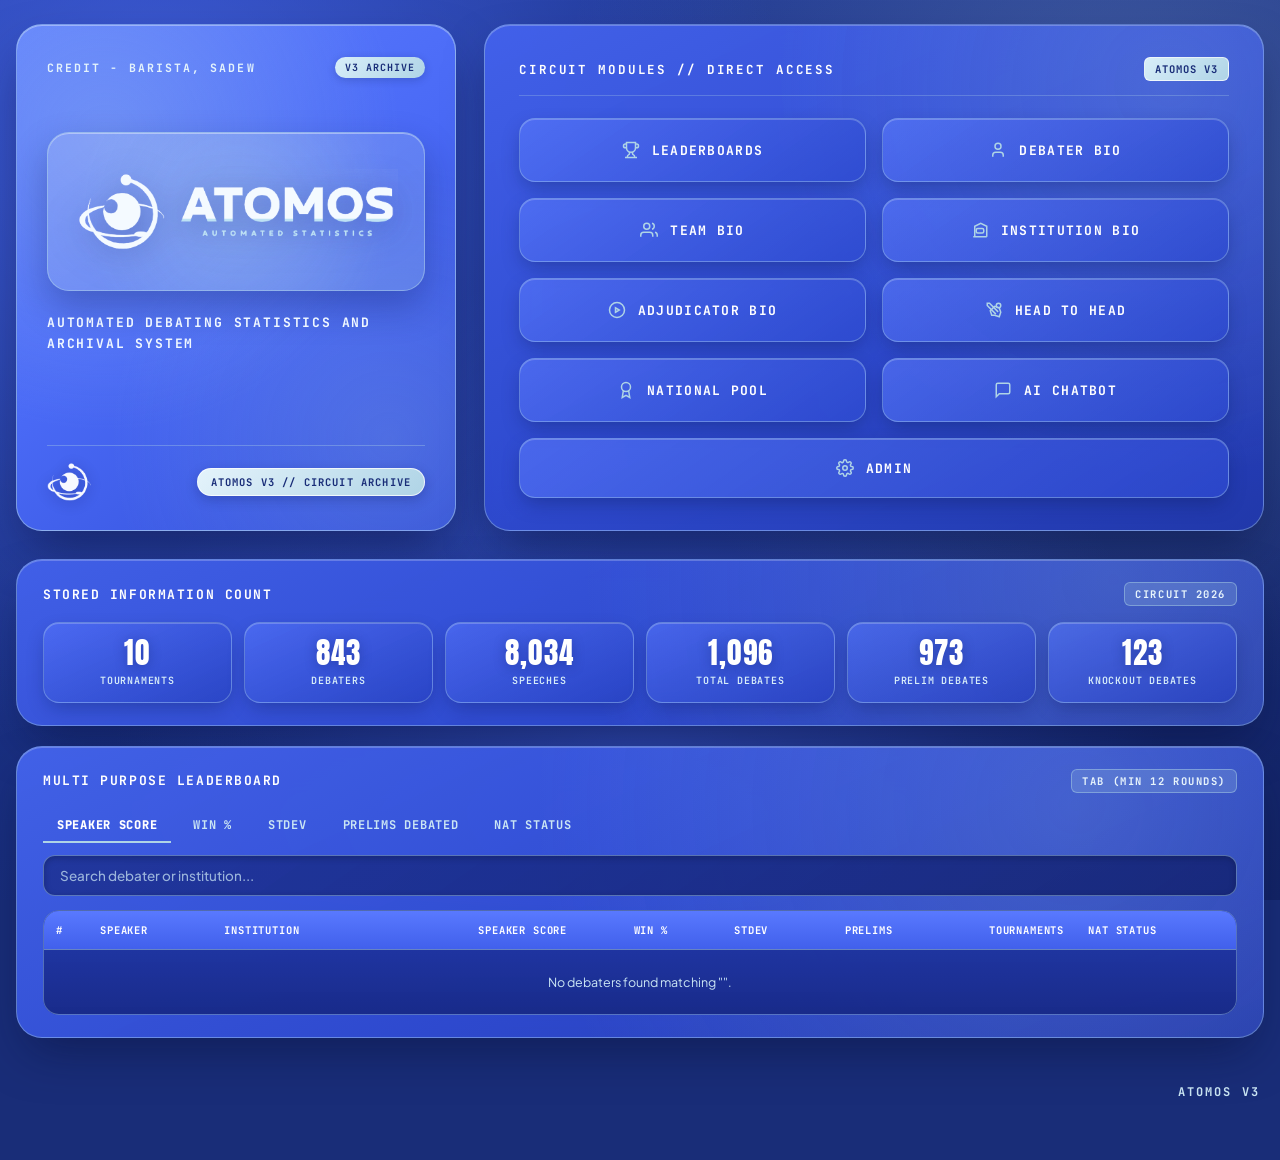
==== web/index.html @ 578a13c2 "Restore scrollable leaderboard tab while squeezing columns/cards to eliminate unnecessary sliders" ====
<!DOCTYPE html>
<html lang="en">
<head>
  <!-- Google tag (gtag.js) -->
  <script async src="https://www.googletagmanager.com/gtag/js?id=G-4ZPQ1PCK9X"></script>
  <script>
    window.dataLayer = window.dataLayer || [];
    function gtag(){dataLayer.push(arguments);}
    gtag('js', new Date());
    gtag('config', 'G-4ZPQ1PCK9X');
  </script>

  <meta charset="UTF-8" />
  <meta name="viewport" content="width=device-width, initial-scale=1.0" />
  <title>Atomos V3 - Automated Debating Statistics and Archival System</title>
  <link rel="stylesheet" href="styles.css?v=12" />
  <link rel="icon" type="image/png" sizes="64x64" href="assets/favicon.png" />
  <link rel="icon" type="image/x-icon" href="favicon.ico" />
  <link rel="apple-touch-icon" href="assets/logo_icon.png" />
  <!-- Open Graph / Rich Link Preview -->
  <meta property="og:type" content="website" />
  <meta property="og:title" content="Atomos V3 - Automated Debating Statistics" />
  <meta property="og:description" content="Automated Debating Statistics and Archival System for competitive debating circuits." />
  <meta property="og:image" content="assets/og_preview.png" />
  <meta name="twitter:card" content="summary_large_image" />
  <meta name="twitter:title" content="Atomos V3 - Automated Debating Statistics" />
  <meta name="twitter:description" content="Automated Debating Statistics and Archival System for competitive debating circuits." />
  <meta name="twitter:image" content="assets/og_preview.png" />
</head>
<body>

  <div class="atomos-container">

    <!-- ====================================================================
         TOP ROW: HERO & NAVIGATION SECTION
         ==================================================================== -->
    <header class="top-row">

      <!-- Left Hero Card (Clean Full-Column Atomos V3 Showcase) -->
      <div class="hero-card">
        <div class="hero-card-inner">
          <div class="hero-top-meta">
            <span class="hero-credit">CREDIT - BARISTA, SADEW</span>
            <span class="hero-live-badge">V3 ARCHIVE</span>
          </div>

          <!-- Official Atomos Full Logo Lockup (Flush & Integrated) -->
          <div class="hero-middle-block">
            <div class="hero-full-logo-box">
              <img
                class="hero-full-logo-img"
                src="assets/logo_hero.png?v=12"
                alt="Atomos - Automated Statistics"
              />
            </div>
            <div class="hero-subtitle">
              AUTOMATED DEBATING STATISTICS AND ARCHIVAL SYSTEM
            </div>
          </div>

          <!-- Footer Atom Emblem & V3 Tag -->
          <div class="hero-emblem-footer">
            <img
              class="hero-atom-emblem"
              src="assets/logo_icon_white.png"
              alt=""
              aria-hidden="true"
            />
            <span class="hero-v3-pill">ATOMOS V3 // CIRCUIT ARCHIVE</span>
          </div>
        </div>
      </div>

      <!-- Right Column: Centered Button Board Filling the Space -->
      <div class="top-right-col">

        <!-- Options Navigation Card (Centered & Symmetrical) -->
        <nav class="options-card" aria-label="Main Navigation">
          <div class="options-header">
            <span class="options-title">CIRCUIT MODULES // DIRECT ACCESS</span>
            <span class="options-hint">ATOMOS V3</span>
          </div>
          <div class="options-buttons">
            <a href="leaderboards.html" class="opt-btn" id="navBtnLeaderboards">
              <svg width="15" height="15" viewBox="0 0 24 24" fill="none" stroke="currentColor" stroke-width="2"><path d="M6 9H4.5a2.5 2.5 0 0 1 0-5H6"/><path d="M18 9h1.5a2.5 2.5 0 0 0 0-5H18"/><path d="M4 22h16"/><path d="M10 14.66V17c0 .55-.47.98-.97 1.21C7.85 18.75 7 20.24 7 22"/><path d="M14 14.66V17c0 .55.47.98.97 1.21C16.15 18.75 17 20.24 17 22"/><path d="M18 2H6v7a6 6 0 0 0 12 0V2Z"/></svg>
              <span>LEADERBOARDS</span>
            </a>
            <a href="bio.html" class="opt-btn" id="navBtnBio">
              <svg width="15" height="15" viewBox="0 0 24 24" fill="none" stroke="currentColor" stroke-width="2"><path d="M19 21v-2a4 4 0 0 0-4-4H9a4 4 0 0 0-4 4v2"/><circle cx="12" cy="7" r="4"/></svg>
              <span>DEBATER BIO</span>
            </a>
            <a href="team_bio.html" class="opt-btn" id="navBtnTeamBio">
              <svg width="15" height="15" viewBox="0 0 24 24" fill="none" stroke="currentColor" stroke-width="2"><path d="M17 21v-2a4 4 0 0 0-4-4H5a4 4 0 0 0-4 4v2"/><circle cx="9" cy="7" r="4"/><path d="M23 21v-2a4 4 0 0 0-3-3.87"/><path d="M16 3.13a4 4 0 0 1 0 7.75"/></svg>
              <span>TEAM BIO</span>
            </a>
            <a href="institution_bio.html" class="opt-btn" id="navBtnInstBio">
              <svg width="15" height="15" viewBox="0 0 24 24" fill="none" stroke="currentColor" stroke-width="2"><path d="M3 21h18"/><path d="M5 21V7l8-4 8 4v14"/><path d="M9 10a2 2 0 0 0-2 2v2a2 2 0 0 0 2 2h6a2 2 0 0 0 2-2v-2a2 2 0 0 0-2-2z"/></svg>
              <span>INSTITUTION BIO</span>
            </a>
            <a href="adjudicator_bio.html" class="opt-btn" id="navBtnAdjBio">
              <svg width="15" height="15" viewBox="0 0 24 24" fill="none" stroke="currentColor" stroke-width="2"><circle cx="12" cy="12" r="10"/><path d="m10 15 5-3-5-3v6Z"/></svg>
              <span>ADJUDICATOR BIO</span>
            </a>
            <a href="h2h.html" class="opt-btn" id="navBtnH2H">
              <svg width="15" height="15" viewBox="0 0 24 24" fill="none" stroke="currentColor" stroke-width="2"><path d="M14.5 17.5 3 6V3h3l11.5 11.5"/><path d="m13 19 6 2 2-6-2-6-6-2-6 6 2 6Z"/><circle cx="18" cy="6" r="3"/></svg>
              <span>HEAD TO HEAD</span>
            </a>
            <a href="pool.html" class="opt-btn" id="navBtnPool">
              <svg width="15" height="15" viewBox="0 0 24 24" fill="none" stroke="currentColor" stroke-width="2"><circle cx="12" cy="8" r="6"/><path d="M15.477 12.89 17 22l-5-3-5 3 1.523-9.11"/></svg>
              <span>NATIONAL POOL</span>
            </a>
            <a href="chat.html" class="opt-btn" id="navBtnChat">
              <svg width="15" height="15" viewBox="0 0 24 24" fill="none" stroke="currentColor" stroke-width="2"><path d="M21 15a2 2 0 0 1-2 2H7l-4 4V5a2 2 0 0 1 2-2h14a2 2 0 0 1 2 2z"/></svg>
              <span>AI CHATBOT</span>
            </a>
            <a href="admin.html" class="opt-btn" id="navBtnAdmin" style="grid-column: span 2;">
              <svg width="15" height="15" viewBox="0 0 24 24" fill="none" stroke="currentColor" stroke-width="2"><circle cx="12" cy="12" r="3"/><path d="M19.4 15a1.65 1.65 0 0 0 .33 1.82l.06.06a2 2 0 0 1 0 2.83 2 2 0 0 1-2.83 0l-.06-.06a1.65 1.65 0 0 0-1.82-.33 1.65 1.65 0 0 0-1 1.51V21a2 2 0 0 1-2 2 2 2 0 0 1-2-2v-.09A1.65 1.65 0 0 0 9 19.4a1.65 1.65 0 0 0-1.82.33l-.06.06a2 2 0 0 1-2.83 0 2 2 0 0 1 0-2.83l.06-.06a1.65 1.65 0 0 0 .33-1.82 1.65 1.65 0 0 0-1.51-1H3a2 2 0 0 1-2-2 2 2 0 0 1 2-2h.09A1.65 1.65 0 0 0 4.6 9a1.65 1.65 0 0 0-.33-1.82l-.06-.06a2 2 0 0 1 0-2.83 2 2 0 0 1 2.83 0l.06.06a1.65 1.65 0 0 0 1.82.33H9a1.65 1.65 0 0 0 1-1.51V3a2 2 0 0 1 2-2 2 2 0 0 1 2 2v.09a1.65 1.65 0 0 0 1 1.51 1.65 1.65 0 0 0 1.82-.33l.06-.06a2 2 0 0 1 2.83 0 2 2 0 0 1 0 2.83l-.06.06a1.65 1.65 0 0 0-.33 1.82V9a1.65 1.65 0 0 0 1.51 1H21a2 2 0 0 1 2 2 2 2 0 0 1-2 2h-.09a1.65 1.65 0 0 0-1.51 1z"/></svg>
              <span>ADMIN</span>
            </a>
          </div>
        </nav>

      </div>

    </header>

    <!-- ====================================================================
         VERTICAL STACKED CARDS SYSTEM
         ==================================================================== -->
    <main class="stacked-cards-container">

      <!-- CARD 1: Stored Information Count -->
      <section class="stacked-card vitals-bg" aria-label="Circuit High-Level Vitals">
        <div class="card-title-mono">
          <span>STORED INFORMATION COUNT</span>
          <span class="badge-count">CIRCUIT 2026</span>
        </div>

        <div class="vitals-grid">
          <div class="vital-box">
            <div class="vital-num" id="vitalTournaments">10</div>
            <div class="vital-lbl">Tournaments</div>
          </div>
          <div class="vital-box">
            <div class="vital-num" id="vitalDebaters">843</div>
            <div class="vital-lbl">Debaters</div>
          </div>
          <div class="vital-box">
            <div class="vital-num" id="vitalSpeeches">8,034</div>
            <div class="vital-lbl">Speeches</div>
          </div>
          <div class="vital-box">
            <div class="vital-num" id="vitalRounds">1,096</div>
            <div class="vital-lbl">Total Debates</div>
          </div>
          <div class="vital-box">
            <div class="vital-num" id="vitalPrelims">973</div>
            <div class="vital-lbl">Prelim Debates</div>
          </div>
          <div class="vital-box">
            <div class="vital-num" id="vitalKnockouts">123</div>
            <div class="vital-lbl">Knockout Debates</div>
          </div>
        </div>
      </section>

      <!-- CARD 2: Multi Purpose Leaderboard (Individual - Min 12 Rounds) -->
      <section class="stacked-card critical-bg" aria-label="Multi Purpose Individual Leaderboard">
        <div class="card-title-mono">
          <span>MULTI PURPOSE LEADERBOARD</span>
          <span class="badge-count" id="speakerCountBadge">TAB (MIN 12 ROUNDS)</span>
        </div>

        <!-- Metric Switcher Pills -->
        <div class="subpage-tabs-bar" style="border-bottom: none; margin-bottom: 12px; padding-bottom: 0;">
          <div class="subpage-tabs" id="homeMetricSwitcher">
            <button class="subpage-tab-btn active" data-metric="speaker_score">SPEAKER SCORE</button>
            <button class="subpage-tab-btn" data-metric="win_percentage">WIN %</button>
            <button class="subpage-tab-btn" data-metric="stdev">STDEV</button>
            <button class="subpage-tab-btn" data-metric="prelims_debated">PRELIMS DEBATED</button>
            <button class="subpage-tab-btn" data-metric="national_level">NAT STATUS</button>
          </div>
        </div>

        <!-- Search Toolbar -->
        <div class="filter-bar">
          <input
            type="text"
            id="speakerSearchInput"
            class="filter-input"
            placeholder="Search debater or institution..."
            aria-label="Filter debaters"
          />
        </div>

        <!-- Data Table Wrap -->
        <div class="data-table-wrap">
          <table class="atomos-table" id="homeMultiTable">
            <thead>
              <tr>
                <th style="width: 44px;">#</th>
                <th>SPEAKER</th>
                <th>INSTITUTION</th>
                <th style="text-align: right;" id="thSpeakerScore">SPEAKER SCORE</th>
                <th style="text-align: right;" id="thWinPct">WIN %</th>
                <th style="text-align: right;" id="thStdev">STDEV</th>
                <th style="text-align: right;" id="thPrelims">PRELIMS</th>
                <th style="text-align: right;" id="thTourneys">TOURNAMENTS</th>
                <th>NAT STATUS</th>
              </tr>
            </thead>
            <tbody id="homeMultiStatsBody">
              <tr><td colspan="9" style="text-align: center; padding: 24px; color: #cbe6f4;">Loading Multi Purpose Leaderboard...</td></tr>
            </tbody>
          </table>
        </div>
      </section>

    </main>

    <!-- ====================================================================
         FOOTER
         ==================================================================== -->
    <footer class="atomos-footer">
      <div class="footer-tag">ATOMOS V3</div>
    </footer>

  </div>

  <script src="app.js?v=12"></script>
  <!-- Cloudflare Web Analytics -->
  <script type="module" src="https://static.cloudflareinsights.com/beacon.min.js" data-cf-beacon='{"token": "f88322e0730e4449a5bb81b8e7aad80f"}'></script>
  <!-- End Cloudflare Web Analytics -->
</body>
</html>
---- web/styles.css ----
/* ==========================================================================
   ATOMOS V3 - DUAL-BLUE GRADIENT DESIGN SYSTEM
   Hero Royal Blue (#5171ff -> #314ed8) & Soft Sky Blue (#afd4e6 / #cbe6f4)
   ========================================================================== */

@import url('https://fonts.googleapis.com/css2?family=Anton&family=JetBrains+Mono:wght@400;500;600;700&family=Plus+Jakarta+Sans:wght@400;500;600;700;800&display=swap');

:root {
  --font-hero: 'Impact', 'Anton', sans-serif;
  --font-sans: 'Plus Jakarta Sans', -apple-system, sans-serif;
  --font-mono: 'JetBrains Mono', monospace;

  /* Dual-Blue Palette (Hero Royal Blue + Logo Soft Sky Blue) */
  --ch-sky-canvas: #afd4e6;
  --ch-sky-soft: #cbe6f4;
  --ch-sky-surface: #e4f3fb;
  --ch-electric-blue: #5171ff;
  --ch-electric-hover: #6482ff;
  --ch-electric-active: #3a58eb;
  --ch-electric-dark: #192d78;

  /* Semantic Theme Tokens */
  --theme-bg-sky: #192d78;
  --theme-brand: var(--ch-electric-blue);
  --theme-accent: var(--ch-sky-canvas);
  --theme-highlight: rgba(81, 113, 255, 0.35);

  /* Surfaces & Smooth Multi-Stop Royal Blue Gradients */
  --vitals-card-bg:
    radial-gradient(circle at 88% 12%, rgba(175, 212, 230, 0.18) 0%, transparent 48%),
    linear-gradient(155deg, rgba(68, 99, 238, 0.92) 0%, rgba(47, 75, 210, 0.94) 54%, rgba(33, 56, 172, 0.96) 100%);
  --activity-card-bg:
    radial-gradient(circle at 12% 18%, rgba(175, 212, 230, 0.16) 0%, transparent 48%),
    linear-gradient(155deg, rgba(66, 97, 236, 0.92) 0%, rgba(45, 73, 206, 0.94) 54%, rgba(31, 54, 168, 0.96) 100%);
  --critical-card-bg:
    radial-gradient(circle at 85% 20%, rgba(175, 212, 230, 0.18) 0%, transparent 50%),
    linear-gradient(155deg, rgba(70, 102, 240, 0.92) 0%, rgba(48, 76, 212, 0.94) 54%, rgba(34, 57, 174, 0.96) 100%);

  /* Crisp Light & Sky-Blue Typography on Royal Blue Surfaces */
  --text-main: #ffffff;
  --text-muted: #cbe6f4;
  --text-subtle: #afd4e6;
  --text-pure: #ffffff;
  --text-ice: #e8f5fc;

  --accent-cyan: #afd4e6;
  --accent-ice: #cbe6f4;
  --accent-blue: #5171ff;
  --accent-green: #34d399;
}

* {
  box-sizing: border-box;
  margin: 0;
  padding: 0;
}

/* Global Utilities */
.hidden {
  display: none !important;
}

/* Smooth Deep Royal Cobalt & Electric Blue Mesh Canvas */
body {
  font-family: var(--font-sans);
  color: #ffffff;
  min-height: 100vh;
  background-color: #192d78;
  background-image:
    radial-gradient(circle at 12% 14%, rgba(81, 113, 255, 0.58) 0%, transparent 46%),
    radial-gradient(circle at 88% 16%, rgba(175, 212, 230, 0.24) 0%, transparent 42%),
    radial-gradient(circle at 50% 88%, rgba(81, 113, 255, 0.42) 0%, transparent 52%),
    linear-gradient(155deg, #223c9e 0%, #1a3082 48%, #132466 100%);
  background-attachment: fixed;
  display: flex;
  flex-direction: column;
  align-items: center;
  padding: 24px 16px 48px;
  overflow-x: hidden;
}

/* Base Container Frame */
.atomos-container {
  width: 100%;
  max-width: 1380px;
  display: flex;
  flex-direction: column;
  gap: 28px;
}

/* ==========================================================================
   TOP ROW: HERO & NAVIGATION SECTION
   ========================================================================== */
.top-row {
  display: grid;
  grid-template-columns: 440px 1fr;
  gap: 28px;
  align-items: stretch;
}

/* Left Hero Card: Clean Full-Column Rounded Rectangle (No Protruding Cut Shape) */
.hero-card {
  position: relative;
  width: 100%;
  max-width: 100%;
  min-height: 490px;
  border-radius: 26px;
  background:
    radial-gradient(circle at 20% 22%, rgba(175, 212, 230, 0.28) 0%, transparent 56%),
    radial-gradient(circle at 85% 82%, rgba(175, 212, 230, 0.18) 0%, transparent 50%),
    linear-gradient(145deg, #5d7dff 0%, #4a6af6 48%, #314ed8 100%);
  border: 1.5px solid rgba(175, 212, 230, 0.52);
  box-shadow:
    0 24px 52px -12px rgba(8, 16, 58, 0.58),
    inset 0 1px 0 rgba(255, 255, 255, 0.35);
  display: flex;
  flex-direction: column;
  overflow: hidden;
}

.hero-card-inner {
  position: relative;
  z-index: 1;
  padding: 32px 30px 28px;
  display: flex;
  flex-direction: column;
  justify-content: space-between;
  flex: 1;
  height: 100%;
  gap: 18px;
}

.hero-top-meta {
  display: flex;
  align-items: center;
  justify-content: space-between;
  gap: 10px;
}

.hero-credit {
  font-family: var(--font-mono);
  font-size: 11.5px;
  letter-spacing: 0.18em;
  color: #e4f3fb;
  text-transform: uppercase;
  font-weight: 700;
}

.hero-live-badge {
  font-family: var(--font-mono);
  font-size: 10px;
  font-weight: 700;
  letter-spacing: 0.1em;
  color: #192d78;
  background: linear-gradient(135deg, #d8eef9 0%, #afd4e6 100%);
  padding: 4px 10px;
  border-radius: 999px;
  box-shadow: 0 2px 8px rgba(10, 20, 68, 0.2);
}

/* Integrated Full Logo Showcase inside Hero Card */
.hero-full-logo-box {
  width: 100%;
  background:
    radial-gradient(circle at 50% 50%, rgba(175, 212, 230, 0.28) 0%, transparent 78%),
    linear-gradient(145deg, rgba(255, 255, 255, 0.16) 0%, rgba(175, 212, 230, 0.22) 100%);
  border: 1.5px solid rgba(175, 212, 230, 0.5);
  border-radius: 22px;
  padding: 36px 26px;
  box-shadow:
    0 16px 36px rgba(14, 28, 96, 0.32),
    inset 0 1px 0 rgba(255, 255, 255, 0.38);
  display: flex;
  align-items: center;
  justify-content: center;
}

.hero-full-logo-img {
  width: 100%;
  max-width: 356px;
  height: auto;
  display: block;
  object-fit: contain;
  pointer-events: none;
  filter: drop-shadow(0 6px 18px rgba(14, 28, 96, 0.36));
}

.hero-middle-block {
  display: flex;
  flex-direction: column;
  justify-content: center;
  gap: 22px;
  margin: auto 0;
}

.hero-title {
  font-family: var(--font-hero);
  font-size: clamp(70px, 7vw, 90px);
  font-weight: 400;
  line-height: 0.88;
  letter-spacing: 0.01em;
  color: #ffffff;
  margin: 6px 0 26px;
}

.hero-subtitle {
  font-family: var(--font-mono);
  font-size: 13px;
  letter-spacing: 0.14em;
  line-height: 1.6;
  color: #f0f8ff;
  text-transform: uppercase;
  font-weight: 700;
}

/* Bottom Emblem & Version Tag inside Hero Card */
.hero-emblem-footer {
  margin-top: auto;
  padding-top: 16px;
  border-top: 1px solid rgba(175, 212, 230, 0.35);
  display: flex;
  align-items: center;
  justify-content: space-between;
  gap: 12px;
}

.hero-atom-emblem {
  width: 44px;
  height: 40px;
  object-fit: contain;
  opacity: 0.96;
  filter: drop-shadow(0 2px 8px rgba(12, 24, 82, 0.35));
}

.hero-v3-pill {
  font-family: var(--font-mono);
  font-size: 10.5px;
  font-weight: 700;
  letter-spacing: 0.11em;
  color: #192d78;
  background: linear-gradient(135deg, #e4f3fb 0%, #afd4e6 100%);
  border: 1px solid rgba(255, 255, 255, 0.75);
  padding: 6px 13px;
  border-radius: 999px;
  white-space: nowrap;
  box-shadow: 0 4px 12px rgba(12, 24, 82, 0.25);
}

/* Top Right Column: Full Height Matching Hero Card */
.top-right-col {
  display: flex;
  flex-direction: column;
  height: 100%;
}

/* Options Navigation Card (Smooth Hero-Blue Gradient Surface) */
.options-card {
  background: var(--vitals-card-bg);
  backdrop-filter: blur(22px);
  -webkit-backdrop-filter: blur(22px);
  border-radius: 26px;
  padding: 32px 34px;
  border: 1.5px solid rgba(175, 212, 230, 0.40);
  box-shadow:
    0 22px 48px -12px rgba(8, 16, 58, 0.55),
    inset 0 1px 0 rgba(255, 255, 255, 0.24);
  display: flex;
  flex-direction: column;
  justify-content: space-between;
  flex: 1;
  height: 100%;
  gap: 22px;
}

.options-header {
  display: flex;
  align-items: center;
  justify-content: space-between;
  border-bottom: 1.5px solid rgba(175, 212, 230, 0.28);
  padding-bottom: 14px;
}

.options-title {
  font-family: var(--font-mono);
  font-size: 12.5px;
  font-weight: 700;
  letter-spacing: 0.15em;
  color: #ffffff;
  text-transform: uppercase;
}

.options-hint {
  font-family: var(--font-mono);
  font-size: 10.5px;
  font-weight: 700;
  letter-spacing: 0.1em;
  color: #192d78;
  background: linear-gradient(135deg, #d8eef9 0%, #afd4e6 100%);
  border: 1px solid rgba(255, 255, 255, 0.65);
  padding: 4px 10px;
  border-radius: 6px;
}

.options-buttons {
  display: grid;
  grid-template-columns: 1fr 1fr;
  gap: 16px;
  flex: 1;
  align-content: stretch;
}

.opt-btn {
  background: linear-gradient(145deg, rgba(92, 124, 255, 0.58) 0%, rgba(46, 74, 208, 0.78) 100%);
  border: 1.5px solid rgba(175, 212, 230, 0.38);
  color: #ffffff;
  font-family: var(--font-mono);
  font-size: 13px;
  font-weight: 700;
  letter-spacing: 0.1em;
  padding: 22px 24px;
  border-radius: 16px;
  cursor: pointer;
  text-decoration: none;
  display: flex;
  align-items: center;
  justify-content: center;
  gap: 12px;
  text-transform: uppercase;
  transition: all 0.2s cubic-bezier(0.4, 0, 0.2, 1);
  box-shadow:
    0 8px 20px -4px rgba(10, 20, 70, 0.35),
    inset 0 1px 0 rgba(255, 255, 255, 0.22);
}

.opt-btn svg {
  width: 18px;
  height: 18px;
  flex-shrink: 0;
  stroke: #afd4e6;
  transition: stroke 0.2s ease, transform 0.2s ease;
}

.opt-btn:hover {
  background: linear-gradient(135deg, #6886ff 0%, #4e6ef8 100%);
  color: #ffffff;
  border-color: #afd4e6;
  transform: translateY(-2px);
  box-shadow:
    0 14px 28px -4px rgba(8, 16, 62, 0.52),
    0 0 18px rgba(175, 212, 230, 0.32),
    inset 0 1px 0 rgba(255, 255, 255, 0.4);
}

.opt-btn:hover svg {
  stroke: #ffffff;
  transform: scale(1.06);
}

#navBtnAdmin {
  grid-column: 1 / -1;
  padding: 20px 24px;
}

/* ==========================================================================
   VERTICAL STACKED CARDS SYSTEM
   ========================================================================== */
.stacked-cards-container {
  display: flex;
  flex-direction: column;
  gap: 20px;
  width: 100%;
}

.stacked-card {
  width: 100%;
  border-radius: 26px;
  padding: 22px 26px;
  background: var(--vitals-card-bg);
  backdrop-filter: blur(22px);
  -webkit-backdrop-filter: blur(22px);
  border: 1.5px solid rgba(175, 212, 230, 0.38);
  box-shadow:
    0 22px 48px -12px rgba(8, 16, 58, 0.52),
    inset 0 1px 0 rgba(255, 255, 255, 0.22);
}

.vitals-bg {
  background: var(--vitals-card-bg);
}

.activity-bg {
  background: var(--activity-card-bg);
}

.critical-bg {
  background: var(--critical-card-bg);
}

.card-title-mono {
  font-family: var(--font-mono);
  font-size: 13px;
  letter-spacing: 0.12em;
  text-transform: uppercase;
  color: #ffffff;
  font-weight: 700;
  margin-bottom: 16px;
  display: flex;
  align-items: center;
  justify-content: space-between;
  flex-wrap: wrap;
  gap: 8px;
}

/* Vitals Grid */
.vitals-grid {
  display: grid;
  grid-template-columns: repeat(6, 1fr);
  gap: 12px;
}

.vital-box {
  background: linear-gradient(155deg, rgba(88, 120, 255, 0.54) 0%, rgba(40, 66, 194, 0.78) 100%);
  border: 1.5px solid rgba(175, 212, 230, 0.36);
  border-radius: 16px;
  padding: 15px 10px;
  text-align: center;
  box-shadow:
    0 8px 20px -4px rgba(10, 20, 70, 0.32),
    inset 0 1px 0 rgba(255, 255, 255, 0.22);
  transition: transform 0.18s ease, background 0.18s ease, border-color 0.18s ease;
}

.vital-box:hover {
  transform: translateY(-2px);
  background: linear-gradient(145deg, #6483ff 0%, #4867f5 100%);
  border-color: #afd4e6;
}

.vital-num {
  font-family: var(--font-hero);
  font-size: 29px;
  font-weight: 400;
  line-height: 1.1;
  color: #ffffff;
  letter-spacing: 0.04em;
  text-shadow: 0 2px 12px rgba(14, 28, 96, 0.35);
}

.vital-lbl {
  font-family: var(--font-mono);
  font-size: 10px;
  letter-spacing: 0.08em;
  text-transform: uppercase;
  color: #d8eef9;
  font-weight: 600;
  margin-top: 4px;
}

/* Data Tables - Separate Scrollable Tab Within Page */
.data-table-wrap,
.table-responsive,
.table-container {
  width: 100%;
  max-width: 100%;
  box-sizing: border-box;
  max-height: 462px;
  overflow-y: auto;
  overflow-x: hidden;
  border-radius: 16px;
  clip-path: inset(0 round 16px);
  background: linear-gradient(180deg, rgba(34, 57, 172, 0.94) 0%, rgba(24, 42, 136, 0.97) 100%);
  border: 1.5px solid rgba(175, 212, 230, 0.38);
  box-shadow: 0 12px 32px rgba(8, 16, 58, 0.42);
}

.subpage-container .data-table-wrap {
  max-height: 546px;
}

.data-table-wrap::-webkit-scrollbar,
.table-responsive::-webkit-scrollbar,
.table-container::-webkit-scrollbar,
.pool-tier-body::-webkit-scrollbar,
.roster-list::-webkit-scrollbar {
  width: 6px;
  height: 6px;
}

.data-table-wrap::-webkit-scrollbar-track,
.table-responsive::-webkit-scrollbar-track,
.table-container::-webkit-scrollbar-track,
.pool-tier-body::-webkit-scrollbar-track,
.roster-list::-webkit-scrollbar-track {
  background: transparent;
  margin-block: 10px;
  margin-inline: 10px;
}

.data-table-wrap::-webkit-scrollbar-thumb,
.table-responsive::-webkit-scrollbar-thumb,
.table-container::-webkit-scrollbar-thumb,
.pool-tier-body::-webkit-scrollbar-thumb,
.roster-list::-webkit-scrollbar-thumb {
  background: rgba(175, 212, 230, 0.42);
  border-radius: 999px;
}

.data-table-wrap::-webkit-scrollbar-thumb:hover,
.table-responsive::-webkit-scrollbar-thumb:hover,
.table-container::-webkit-scrollbar-thumb:hover,
.pool-tier-body::-webkit-scrollbar-thumb:hover,
.roster-list::-webkit-scrollbar-thumb:hover {
  background: rgba(175, 212, 230, 0.72);
}

.data-table-wrap::-webkit-scrollbar-corner,
.table-responsive::-webkit-scrollbar-corner,
.table-container::-webkit-scrollbar-corner {
  background: transparent;
}

.atomos-table,
.leaderboard-table,
.data-table {
  width: 100%;
  min-width: 0;
  table-layout: auto;
  border-collapse: collapse;
  font-size: 12.5px;
  text-align: left;
}

/* Vibrant Hero Blue Sticky Table Header */
.atomos-table th,
.leaderboard-table th,
.data-table th {
  font-family: var(--font-mono);
  font-size: 10.5px;
  font-weight: 700;
  letter-spacing: 0.08em;
  text-transform: uppercase;
  color: #ffffff;
  padding: 12px 12px;
  background: linear-gradient(180deg, #5979ff 0%, #4160ec 100%);
  border-bottom: 1.5px solid rgba(175, 212, 230, 0.5);
  position: sticky;
  top: 0;
  z-index: 20;
  white-space: nowrap;
  box-shadow: 0 4px 12px rgba(12, 24, 82, 0.35);
}

.atomos-table td,
.leaderboard-table td,
.data-table td {
  padding: 11px 12px;
  border-bottom: 1px solid rgba(175, 212, 230, 0.14);
  white-space: nowrap;
  color: #f0f8ff;
}

.atomos-table tbody tr:last-child td,
.leaderboard-table tbody tr:last-child td,
.data-table tbody tr:last-child td {
  border-bottom: none;
}

.atomos-table tr:nth-child(even) td,
.leaderboard-table tr:nth-child(even) td,
.data-table tr:nth-child(even) td {
  background: rgba(81, 113, 255, 0.14);
}

.atomos-table tr:hover td,
.leaderboard-table tr:hover td,
.data-table tr:hover td {
  background: rgba(96, 128, 255, 0.36);
}

.clickable-row {
  cursor: pointer;
}

/* Badges & Tags */
.rank-badge {
  font-family: var(--font-mono);
  font-weight: 700;
  font-size: 11px;
  width: 24px;
  height: 24px;
  display: inline-flex;
  align-items: center;
  justify-content: center;
  border-radius: 6px;
  background: rgba(175, 212, 230, 0.18);
  border: 1px solid rgba(175, 212, 230, 0.42);
  color: #e4f3fb;
}

.rank-1 { background: #fbbf24; color: #451a03; font-weight: 800; border: none; }
.rank-2 { background: #e2e8f0; color: #0f172a; font-weight: 800; border: none; }
.rank-3 { background: #fb923c; color: #431407; font-weight: 800; border: none; }

.nat-tag {
  font-family: var(--font-mono);
  font-size: 10px;
  font-weight: 700;
  padding: 3px 8px;
  border-radius: 6px;
  text-transform: uppercase;
  letter-spacing: 0.05em;
  display: inline-block;
}

.nat-direct { background: #10b981; color: #ffffff; box-shadow: 0 2px 8px rgba(16, 185, 129, 0.3); }
.nat-trialed { background: #5b7bff; color: #ffffff; border: 1px solid rgba(175, 212, 230, 0.5); }
.nat-trials { background: #9333ea; color: #ffffff; }
.nat-none { background: rgba(175, 212, 230, 0.14); color: #cbe6f4; border: 1px solid rgba(175, 212, 230, 0.28); }

/* Filter & Search Toolbar */
.filter-bar {
  display: flex;
  gap: 10px;
  margin-bottom: 14px;
  flex-wrap: wrap;
  align-items: center;
}

.filter-input {
  flex: 1;
  min-width: 180px;
  background: linear-gradient(145deg, rgba(28, 48, 144, 0.82) 0%, rgba(21, 37, 118, 0.90) 100%) !important;
  border: 1.5px solid rgba(175, 212, 230, 0.42) !important;
  color: #ffffff !important;
  padding: 11px 16px;
  border-radius: 12px;
  font-family: var(--font-sans);
  font-size: 13.5px;
  font-weight: 500;
  outline: none;
  transition: all 0.2s ease;
  box-shadow: inset 0 2px 6px rgba(8, 16, 58, 0.35);
}

.filter-input::placeholder {
  color: rgba(203, 230, 244, 0.72) !important;
}

.filter-input:focus {
  border-color: #afd4e6 !important;
  background: rgba(34, 58, 172, 0.92) !important;
  box-shadow: 0 0 0 3px rgba(175, 212, 230, 0.25);
}

.filter-chips {
  display: flex;
  gap: 6px;
  flex-wrap: wrap;
}

.filter-chip {
  background: rgba(30, 52, 156, 0.65);
  border: 1px solid rgba(175, 212, 230, 0.34);
  color: #e4f3fb;
  font-family: var(--font-mono);
  font-size: 10.5px;
  font-weight: 600;
  padding: 6px 12px;
  border-radius: 10px;
  cursor: pointer;
  transition: all 0.15s ease;
}

.filter-chip:hover, .filter-chip.active {
  background: linear-gradient(135deg, #d8eef9 0%, #afd4e6 100%);
  color: #192d78;
  border-color: #ffffff;
  font-weight: 700;
}

.badge-count {
  font-family: var(--font-mono);
  font-size: 10.5px;
  font-weight: 700;
  background: rgba(175, 212, 230, 0.2);
  border: 1px solid rgba(175, 212, 230, 0.45);
  padding: 4px 10px;
  border-radius: 6px;
  color: #e8f5fc;
}

/* Footer */
.atomos-footer {
  width: 100%;
  display: flex;
  justify-content: flex-end;
  align-items: center;
  padding: 18px 4px 12px;
  box-sizing: border-box;
  margin-top: auto;
}

.footer-tag {
  font-family: var(--font-mono);
  font-size: 12px;
  letter-spacing: 0.18em;
  color: #cbe6f4;
  text-transform: uppercase;
  font-weight: 700;
  text-align: right;
  margin-left: auto;
}

/* ==========================================================================
   TABBYCAT-STYLE TOP NAVIGATION (For Separate Subpages)
   ========================================================================== */
.tabby-nav {
  width: 100%;
  max-width: 1380px;
  background:
    radial-gradient(circle at 15% 50%, rgba(175, 212, 230, 0.18) 0%, transparent 45%),
    linear-gradient(135deg, rgba(68, 99, 238, 0.94) 0%, rgba(44, 71, 204, 0.96) 100%);
  backdrop-filter: blur(22px);
  -webkit-backdrop-filter: blur(22px);
  border: 1.5px solid rgba(175, 212, 230, 0.42);
  border-radius: 20px;
  padding: 12px 24px;
  display: flex;
  align-items: center;
  justify-content: space-between;
  margin-bottom: 24px;
  box-shadow:
    0 16px 36px -8px rgba(8, 16, 58, 0.5),
    inset 0 1px 0 rgba(255, 255, 255, 0.24);
  flex-wrap: wrap;
  gap: 14px;
}

.nav-brand-logo {
  height: 38px;
  width: auto;
  max-width: 210px;
  object-fit: contain;
  display: block;
  filter: drop-shadow(0 2px 8px rgba(10, 20, 68, 0.32));
  transition: transform 0.2s ease;
}

.nav-brand-link:hover .nav-brand-logo {
  transform: scale(1.02);
}

.nav-brand-icon {
  width: 30px;
  height: 30px;
  object-fit: contain;
  display: block;
}

.nav-brand-link {
  display: flex;
  align-items: center;
  gap: 12px;
  text-decoration: none;
}

.nav-brand-name {
  font-family: var(--font-hero);
  font-size: 24px;
  font-weight: 400;
  color: #ffffff;
  letter-spacing: 0.06em;
}

.nav-links {
  display: flex;
  gap: 6px;
  flex-wrap: wrap;
}

.nav-link {
  font-family: var(--font-mono);
  font-size: 11.5px;
  font-weight: 700;
  letter-spacing: 0.06em;
  color: #d8eef9;
  text-decoration: none;
  padding: 8px 14px;
  border-radius: 10px;
  transition: all 0.2s ease;
  text-transform: uppercase;
}

.nav-link:hover {
  background: rgba(175, 212, 230, 0.2);
  color: #ffffff;
}

.nav-link.active {
  background: linear-gradient(135deg, #e4f3fb 0%, #afd4e6 100%);
  color: #192d78;
  font-weight: 800;
  box-shadow: 0 4px 14px rgba(10, 20, 68, 0.32);
}

/* ==========================================================================
   SUBPAGES DEDICATED STYLES (Bio Engine, H2H, Chat, Leaderboards, Admin)
   ========================================================================== */
.subpage-container {
  width: 100%;
  max-width: 1380px;
  min-width: 0;
  box-sizing: border-box;
  display: flex;
  flex-direction: column;
  gap: 20px;
}

.subpage-card {
  width: 100%;
  min-width: 0;
  box-sizing: border-box;
  background: var(--vitals-card-bg);
  backdrop-filter: blur(24px);
  -webkit-backdrop-filter: blur(24px);
  border: 1.5px solid rgba(175, 212, 230, 0.40);
  border-radius: 26px;
  padding: 28px 32px;
  box-shadow:
    0 22px 48px -12px rgba(8, 16, 58, 0.55),
    inset 0 1px 0 rgba(255, 255, 255, 0.22);
}

.subpage-title {
  font-family: var(--font-hero);
  font-size: 32px;
  font-weight: 400;
  color: #ffffff;
  letter-spacing: 0.04em;
  margin-bottom: 20px;
  display: flex;
  align-items: center;
  justify-content: space-between;
  flex-wrap: wrap;
  gap: 12px;
}

/* Bio Engine Specifics */
.bio-search-box {
  position: relative;
  margin-bottom: 20px;
}

.bio-search-input {
  width: 100%;
  background: linear-gradient(145deg, rgba(28, 48, 144, 0.84) 0%, rgba(21, 37, 118, 0.92) 100%);
  border: 1.5px solid rgba(175, 212, 230, 0.42);
  border-radius: 12px;
  padding: 14px 44px 14px 18px;
  color: #ffffff;
  font-family: var(--font-sans);
  font-size: 15px;
  font-weight: 500;
  outline: none;
  transition: all 0.2s ease;
  box-shadow: inset 0 2px 6px rgba(8, 16, 58, 0.35);
}

.bio-search-input::placeholder {
  color: rgba(203, 230, 244, 0.72);
}

.bio-search-input:focus {
  border-color: #afd4e6;
  box-shadow: 0 0 0 3px rgba(175, 212, 230, 0.25);
  background: rgba(34, 58, 172, 0.92);
}

.bio-input-clear {
  position: absolute;
  right: 14px;
  top: 50%;
  transform: translateY(-50%);
  background: none;
  border: none;
  color: #afd4e6;
  cursor: pointer;
  font-size: 16px;
  padding: 4px;
  line-height: 1;
}

.bio-input-clear:hover {
  color: #ffffff;
}

.bio-autocomplete-list {
  position: absolute;
  top: calc(100% + 6px);
  left: 0;
  right: 0;
  max-height: 280px;
  overflow-y: auto;
  background: linear-gradient(165deg, #2d4bc8 0%, #1e359e 100%);
  backdrop-filter: blur(24px);
  border: 1.5px solid #afd4e6;
  border-radius: 12px;
  z-index: 100;
  box-shadow: 0 18px 40px rgba(8, 16, 58, 0.65);
}

.bio-autocomplete-list.hidden {
  display: none !important;
}

.bio-autocomplete-item {
  padding: 10px 16px;
  cursor: pointer;
  display: flex;
  justify-content: space-between;
  align-items: center;
  border-bottom: 1px solid rgba(175, 212, 230, 0.16);
  transition: background 0.15s ease;
}

.bio-autocomplete-item:last-child {
  border-bottom: none;
}

.bio-autocomplete-item:hover, .bio-autocomplete-item.active {
  background: rgba(81, 113, 255, 0.45);
}

.bio-auto-name {
  font-size: 14px;
  font-weight: 700;
  color: #ffffff;
}

.bio-auto-inst {
  font-size: 11.5px;
  color: #cbe6f4;
}

.bio-auto-meta {
  display: flex;
  flex-direction: column;
  align-items: flex-end;
  gap: 2px;
}

.bio-auto-stat {
  font-family: var(--font-mono);
  font-size: 11px;
  color: #afd4e6;
  font-weight: 700;
}

/* Speaker Positions Graph */
.positions-graph-card {
  background: linear-gradient(155deg, rgba(42, 68, 196, 0.65) 0%, rgba(28, 48, 148, 0.78) 100%);
  border: 1.5px solid rgba(175, 212, 230, 0.34);
  border-radius: 16px;
  padding: 20px;
  margin-bottom: 24px;
}

.positions-dist-bar-wrap {
  display: flex;
  height: 22px;
  width: 100%;
  border-radius: 8px;
  overflow: hidden;
  background: rgba(20, 36, 112, 0.65);
  margin-bottom: 18px;
  border: 1px solid rgba(175, 212, 230, 0.35);
}

.positions-dist-segment {
  height: 100%;
  display: flex;
  align-items: center;
  justify-content: center;
  font-family: var(--font-mono);
  font-size: 10.5px;
  font-weight: 700;
  color: #ffffff;
  transition: width 0.3s ease;
  overflow: hidden;
  white-space: nowrap;
}

.pos-seg-1st { background: #5b7bff; color: #ffffff; }
.pos-seg-2nd { background: #10b981; color: #ffffff; }
.pos-seg-3rd { background: #f59e0b; color: #ffffff; }
.pos-seg-reply { background: #9333ea; color: #ffffff; }

.positions-grid {
  display: grid;
  grid-template-columns: repeat(4, 1fr);
  gap: 12px;
}

@media (max-width: 768px) {
  .positions-grid {
    grid-template-columns: repeat(2, 1fr);
  }
}

.position-stat-box {
  background: linear-gradient(155deg, rgba(84, 116, 255, 0.45) 0%, rgba(38, 64, 188, 0.72) 100%);
  border: 1px solid rgba(175, 212, 230, 0.34);
  border-radius: 12px;
  padding: 12px 14px;
  display: flex;
  flex-direction: column;
  gap: 6px;
  transition: all 0.2s ease;
}

.position-stat-box:hover {
  background: linear-gradient(145deg, rgba(98, 130, 255, 0.65) 0%, rgba(52, 80, 212, 0.85) 100%);
  border-color: #afd4e6;
}

.position-box-header {
  display: flex;
  align-items: center;
  justify-content: space-between;
}

.position-box-tag {
  font-family: var(--font-mono);
  font-size: 10px;
  font-weight: 800;
  letter-spacing: 0.08em;
  text-transform: uppercase;
  padding: 2px 8px;
  border-radius: 6px;
}

.pos-tag-1st { background: rgba(175, 212, 230, 0.22); color: #e4f3fb; border: 1px solid rgba(175, 212, 230, 0.5); }
.pos-tag-2nd { background: rgba(16, 185, 129, 0.22); color: #6ee7b7; border: 1px solid rgba(52, 211, 153, 0.45); }
.pos-tag-3rd { background: rgba(245, 158, 11, 0.22); color: #fde68a; border: 1px solid rgba(251, 191, 36, 0.45); }
.pos-tag-reply { background: rgba(168, 85, 247, 0.24); color: #e9d5ff; border: 1px solid rgba(192, 132, 252, 0.45); }

.position-box-count {
  font-family: var(--font-hero);
  font-size: 26px;
  color: #ffffff;
  line-height: 1;
}

.position-box-sub {
  font-family: var(--font-mono);
  font-size: 11px;
  color: #cbe6f4;
  display: flex;
  justify-content: space-between;
}

.position-box-avg {
  color: #afd4e6;
  font-weight: 700;
}

/* Adjudication History */
.adj-history-section {
  background: linear-gradient(155deg, rgba(42, 68, 196, 0.65) 0%, rgba(28, 48, 148, 0.78) 100%);
  border: 1.5px solid rgba(175, 212, 230, 0.34);
  border-radius: 16px;
  padding: 20px;
  margin-bottom: 24px;
}

.adj-status-banner {
  display: flex;
  align-items: center;
  justify-content: space-between;
  flex-wrap: wrap;
  gap: 12px;
  margin-bottom: 16px;
}

.adj-status-badge {
  font-family: var(--font-mono);
  font-size: 11px;
  font-weight: 800;
  letter-spacing: 0.08em;
  padding: 4px 12px;
  border-radius: 9999px;
  display: inline-flex;
  align-items: center;
  gap: 6px;
}

.adj-status-badge.active {
  background: rgba(16, 185, 129, 0.22);
  border: 1px solid rgba(52, 211, 153, 0.5);
  color: #6ee7b7;
}

.adj-status-badge.inactive {
  background: rgba(175, 212, 230, 0.16);
  border: 1px solid rgba(175, 212, 230, 0.32);
  color: #cbe6f4;
}

.adj-tours-list {
  display: flex;
  flex-direction: column;
  gap: 10px;
}

.adj-tour-row {
  background: rgba(24, 42, 132, 0.65);
  border: 1px solid rgba(175, 212, 230, 0.26);
  border-radius: 12px;
  padding: 12px 16px;
  display: flex;
  align-items: center;
  justify-content: space-between;
  flex-wrap: wrap;
  gap: 10px;
}

.adj-tour-name {
  font-weight: 700;
  font-size: 13.5px;
  color: #ffffff;
}

.adj-rounds-chips {
  display: flex;
  gap: 6px;
  flex-wrap: wrap;
}

.adj-round-chip {
  font-family: var(--font-mono);
  font-size: 10.5px;
  font-weight: 600;
  background: rgba(175, 212, 230, 0.18);
  border: 1px solid rgba(175, 212, 230, 0.38);
  color: #e4f3fb;
  padding: 2px 7px;
  border-radius: 6px;
}

.bio-profile-header {
  background: linear-gradient(145deg, rgba(88, 120, 255, 0.58) 0%, rgba(42, 68, 198, 0.82) 100%);
  border: 1.5px solid rgba(175, 212, 230, 0.42);
  border-radius: 20px;
  padding: 24px;
  margin-bottom: 24px;
  display: flex;
  align-items: center;
  justify-content: space-between;
  flex-wrap: wrap;
  gap: 16px;
  box-shadow: 0 12px 28px rgba(10, 20, 68, 0.32);
}

.bio-name-group {
  display: flex;
  flex-direction: column;
  gap: 4px;
}

.bio-name {
  font-family: var(--font-hero);
  font-size: 38px;
  font-weight: 400;
  letter-spacing: 0.04em;
  color: #ffffff;
  line-height: 1.1;
}

.bio-institution {
  font-family: var(--font-sans);
  font-size: 15px;
  font-weight: 600;
  color: #d8eef9;
}

.bio-stats-grid {
  display: grid;
  grid-template-columns: repeat(auto-fit, minmax(160px, 1fr));
  gap: 12px;
  margin-bottom: 24px;
}

.bio-positions-grid {
  grid-template-columns: repeat(4, 1fr);
}

.bio-stat-tile {
  background: linear-gradient(155deg, rgba(84, 116, 255, 0.52) 0%, rgba(38, 64, 192, 0.78) 100%);
  border: 1.5px solid rgba(175, 212, 230, 0.36);
  border-radius: 16px;
  padding: 16px 14px;
  text-align: center;
  box-shadow:
    0 8px 20px -4px rgba(10, 20, 68, 0.3),
    inset 0 1px 0 rgba(255, 255, 255, 0.2);
}

.bio-stat-val {
  font-family: var(--font-hero);
  font-size: 28px;
  font-weight: 400;
  letter-spacing: 0.04em;
  color: #ffffff;
}

.bio-stat-lbl {
  font-family: var(--font-mono);
  font-size: 10px;
  font-weight: 600;
  letter-spacing: 0.1em;
  text-transform: uppercase;
  color: #d8eef9;
  margin-top: 4px;
}

.bio-section-heading {
  font-family: var(--font-mono);
  font-size: 13px;
  font-weight: 700;
  letter-spacing: 0.12em;
  text-transform: uppercase;
  color: #afd4e6;
  margin: 20px 0 14px;
  display: flex;
  align-items: center;
  gap: 8px;
}

.trajectory-list {
  display: flex;
  flex-direction: column;
  gap: 12px;
  margin-bottom: 24px;
}

.trajectory-card {
  background: linear-gradient(155deg, rgba(46, 74, 206, 0.68) 0%, rgba(30, 52, 158, 0.82) 100%);
  border: 1.5px solid rgba(175, 212, 230, 0.32);
  border-radius: 14px;
  padding: 14px 18px;
  display: flex;
  align-items: center;
  justify-content: space-between;
  flex-wrap: wrap;
  gap: 12px;
}

.t-info-title {
  font-weight: 700;
  font-size: 14px;
  color: #ffffff;
}

.t-info-sub {
  font-size: 12px;
  color: #cbe6f4;
  font-family: var(--font-mono);
}

.score-pills {
  display: flex;
  gap: 6px;
  flex-wrap: wrap;
}

.score-pill {
  font-family: var(--font-mono);
  font-size: 12px;
  font-weight: 700;
  background: rgba(175, 212, 230, 0.2);
  color: #ffffff;
  border: 1px solid rgba(175, 212, 230, 0.42);
  padding: 4px 8px;
  border-radius: 8px;
}

/* Head-to-Head Clash Simulator */
.h2h-select-row {
  display: grid;
  grid-template-columns: 1fr auto 1fr;
  gap: 16px;
  align-items: center;
  margin-bottom: 24px;
}

.h2h-vs-badge {
  font-family: var(--font-hero);
  font-size: 24px;
  font-weight: 400;
  color: #192d78;
  background: linear-gradient(135deg, #e4f3fb 0%, #afd4e6 100%);
  border: 2px solid #ffffff;
  box-shadow: 0 6px 16px rgba(10, 20, 68, 0.4);
  width: 46px;
  height: 46px;
  border-radius: 50%;
  display: flex;
  align-items: center;
  justify-content: center;
}

.h2h-select {
  width: 100%;
  background: rgba(26, 45, 138, 0.85);
  border: 1.5px solid rgba(175, 212, 230, 0.38);
  color: #ffffff;
  padding: 12px 16px;
  border-radius: 14px;
  font-family: var(--font-sans);
  font-size: 14px;
  outline: none;
}

.h2h-contender-box {
  position: relative;
  display: flex;
  flex-direction: column;
}

.h2h-contender-header {
  display: flex;
  justify-content: space-between;
  align-items: center;
  margin-bottom: 6px;
}

.h2h-contender-label {
  font-family: var(--font-mono);
  font-size: 11px;
  letter-spacing: 0.12em;
  font-weight: 800;
  text-transform: uppercase;
  color: #e4f3fb;
}

.h2h-selected-pill {
  font-family: var(--font-mono);
  font-size: 10px;
  font-weight: 700;
  padding: 2px 8px;
  border-radius: 9999px;
  background: rgba(175, 212, 230, 0.22);
  color: #ffffff;
  border: 1px solid rgba(175, 212, 230, 0.45);
  max-width: 340px;
  white-space: nowrap;
  overflow: hidden;
  text-overflow: ellipsis;
}

.h2h-search-wrap {
  position: relative;
  width: 100%;
}

.h2h-search-input {
  width: 100%;
  background: linear-gradient(145deg, rgba(28, 48, 144, 0.84) 0%, rgba(21, 37, 118, 0.92) 100%);
  border: 1.5px solid rgba(175, 212, 230, 0.42);
  color: #ffffff;
  padding: 12px 36px 12px 14px;
  border-radius: 12px;
  font-family: var(--font-sans);
  font-size: 14px;
  font-weight: 500;
  outline: none;
  transition: all 0.2s ease;
}

.h2h-search-input::placeholder {
  color: rgba(203, 230, 244, 0.72);
}

.h2h-contender-1 .h2h-search-input:focus {
  border-color: #afd4e6;
  box-shadow: 0 0 0 3px rgba(175, 212, 230, 0.25);
}

.h2h-contender-2 .h2h-search-input:focus {
  border-color: #fda4af;
  box-shadow: 0 0 0 3px rgba(251, 113, 133, 0.25);
}

.h2h-input-clear {
  position: absolute;
  right: 12px;
  top: 50%;
  transform: translateY(-50%);
  background: none;
  border: none;
  color: #afd4e6;
  cursor: pointer;
  font-size: 15px;
  padding: 4px;
  line-height: 1;
}

.h2h-input-clear:hover {
  color: #ffffff;
}

.h2h-autocomplete-list {
  position: absolute;
  top: calc(100% + 6px);
  left: 0;
  right: 0;
  max-height: 280px;
  overflow-y: auto;
  background: linear-gradient(165deg, #2d4bc8 0%, #1e359e 100%);
  backdrop-filter: blur(24px);
  border: 1.5px solid #afd4e6;
  border-radius: 12px;
  z-index: 100;
  box-shadow: 0 18px 40px rgba(8, 16, 58, 0.65);
}

.h2h-autocomplete-list.hidden {
  display: none !important;
}

.h2h-autocomplete-item {
  padding: 10px 14px;
  cursor: pointer;
  display: flex;
  justify-content: space-between;
  align-items: center;
  border-bottom: 1px solid rgba(175, 212, 230, 0.16);
  transition: background 0.15s ease;
}

.h2h-autocomplete-item:last-child {
  border-bottom: none;
}

.h2h-autocomplete-item:hover, .h2h-autocomplete-item.active {
  background: rgba(81, 113, 255, 0.45);
}

.h2h-auto-name {
  font-size: 13.5px;
  font-weight: 700;
  color: #ffffff;
}

.h2h-auto-meta {
  display: flex;
  flex-direction: column;
  align-items: flex-end;
  gap: 2px;
}

.h2h-auto-inst {
  font-size: 11.5px;
  color: #cbe6f4;
}

.h2h-auto-stat {
  font-family: var(--font-mono);
  font-size: 10.5px;
  font-weight: 700;
  color: #afd4e6;
}

/* Head to Head Empty State */
.h2h-empty-state {
  text-align: center;
  padding: 64px 20px;
  color: #cbe6f4;
  font-family: var(--font-mono);
}

.h2h-empty-title {
  font-size: 16px;
  color: #ffffff;
  margin-bottom: 8px;
  font-weight: 700;
  letter-spacing: 0.06em;
}

.h2h-empty-desc {
  font-size: 13px;
  max-width: 520px;
  margin: 0 auto;
  line-height: 1.6;
  color: #cbe6f4;
}

.h2h-prediction-banner {
  background: linear-gradient(145deg, rgba(84, 116, 255, 0.55) 0%, rgba(38, 64, 192, 0.82) 100%);
  border: 1.5px solid rgba(175, 212, 230, 0.42);
  backdrop-filter: blur(20px);
  border-radius: 18px;
  padding: 20px;
  text-align: center;
  margin-bottom: 24px;
}

.h2h-pred-prob {
  font-family: var(--font-hero);
  font-size: 32px;
  font-weight: 400;
  letter-spacing: 0.04em;
  color: #ffffff;
}

.h2h-stat-compare {
  display: flex;
  flex-direction: column;
  gap: 14px;
}

.h2h-category-card {
  background: linear-gradient(155deg, rgba(46, 74, 206, 0.68) 0%, rgba(30, 52, 158, 0.82) 100%);
  border: 1.5px solid rgba(175, 212, 230, 0.32);
  border-radius: 14px;
  padding: 14px 18px;
  display: grid;
  grid-template-columns: 85px 1fr 85px;
  gap: 16px;
  align-items: center;
  transition: border-color 0.2s ease;
}

.h2h-category-card:hover {
  border-color: #afd4e6;
}

.h2h-cat-val {
  font-family: var(--font-mono);
  font-size: 15px;
  font-weight: 700;
  text-align: center;
  color: #e4f3fb;
}

.h2h-cat-val.val-win {
  color: #ffffff;
  text-shadow: 0 0 10px rgba(175, 212, 230, 0.45);
}

.h2h-cat-center {
  display: flex;
  flex-direction: column;
  gap: 6px;
}

.h2h-cat-title-row {
  display: flex;
  justify-content: space-between;
  align-items: center;
}

.h2h-cat-title {
  font-family: var(--font-mono);
  font-size: 11px;
  letter-spacing: 0.1em;
  font-weight: 800;
  text-transform: uppercase;
  color: #ffffff;
}

.h2h-cat-badge {
  font-family: var(--font-mono);
  font-size: 9.5px;
  padding: 2px 7px;
  border-radius: 6px;
  font-weight: 700;
  letter-spacing: 0.04em;
}

.h2h-cat-badge.badge-a {
  background: rgba(175, 212, 230, 0.24);
  color: #ffffff;
  border: 1px solid rgba(175, 212, 230, 0.5);
}

.h2h-cat-badge.badge-b {
  background: rgba(244, 63, 94, 0.24);
  color: #fecdd3;
  border: 1px solid rgba(251, 113, 133, 0.45);
}

.h2h-cat-badge.badge-tie {
  background: rgba(175, 212, 230, 0.15);
  color: #cbe6f4;
  border: 1px solid rgba(175, 212, 230, 0.3);
}

.h2h-cat-bar {
  height: 8px;
  background: rgba(18, 34, 110, 0.65);
  border-radius: 4px;
  overflow: hidden;
  display: flex;
}

.h2h-cat-bar-a {
  background: #afd4e6;
  height: 100%;
  transition: width 0.3s ease;
}

.h2h-cat-bar-b {
  background: #fb7185;
  height: 100%;
  transition: width 0.3s ease;
}

.h2h-cat-subtext {
  font-size: 11px;
  color: #cbe6f4;
  text-align: center;
}

/* Direct Matchups Section */
.h2h-matchups-section {
  margin-top: 28px;
  border-top: 1px solid rgba(175, 212, 230, 0.28);
  padding-top: 22px;
}

.h2h-matchups-title {
  font-family: var(--font-mono);
  font-size: 12.5px;
  letter-spacing: 0.12em;
  font-weight: 800;
  text-transform: uppercase;
  color: #afd4e6;
  margin-bottom: 14px;
  display: flex;
  align-items: center;
  gap: 8px;
}

.h2h-matchup-card {
  background: linear-gradient(155deg, rgba(46, 74, 206, 0.68) 0%, rgba(30, 52, 158, 0.82) 100%);
  border: 1.5px solid rgba(175, 212, 230, 0.32);
  border-radius: 12px;
  padding: 14px 18px;
  margin-bottom: 12px;
  display: flex;
  flex-direction: column;
  gap: 8px;
}

.h2h-matchup-header {
  display: flex;
  justify-content: space-between;
  align-items: center;
  border-bottom: 1px solid rgba(175, 212, 230, 0.18);
  padding-bottom: 6px;
}

.h2h-matchup-tour {
  font-size: 13px;
  font-weight: 700;
  color: #ffffff;
}

.h2h-matchup-outcome {
  font-family: var(--font-mono);
  font-size: 11.5px;
  font-weight: 700;
}

.h2h-matchup-body {
  display: grid;
  grid-template-columns: 1fr auto 1fr;
  gap: 12px;
  align-items: center;
}

.h2h-matchup-team {
  font-size: 12.5px;
  color: #d8eef9;
}

.h2h-matchup-speeches {
  display: grid;
  grid-template-columns: 1fr auto 1fr;
  gap: 12px;
  font-family: var(--font-mono);
  font-size: 11.5px;
}

.h2h-no-matchups {
  text-align: center;
  padding: 24px;
  background: rgba(28, 48, 148, 0.55);
  border: 1px dashed rgba(175, 212, 230, 0.38);
  border-radius: 12px;
  color: #cbe6f4;
  font-size: 13px;
}

/* Chatbot Console Full Page */
.chat-window {
  display: flex;
  flex-direction: column;
  min-height: 580px;
  height: 68vh;
}

.chat-messages {
  flex: 1;
  overflow-y: auto;
  display: flex;
  flex-direction: column;
  gap: 18px;
  padding: 22px;
  background: linear-gradient(180deg, rgba(28, 48, 148, 0.78) 0%, rgba(20, 36, 116, 0.88) 100%);
  border-radius: 18px;
  border: 1.5px solid rgba(175, 212, 230, 0.36);
  scroll-behavior: smooth;
}

.chat-messages::-webkit-scrollbar {
  width: 6px;
}

.chat-messages::-webkit-scrollbar-track {
  background: transparent;
}

.chat-messages::-webkit-scrollbar-thumb {
  background: rgba(175, 212, 230, 0.35);
  border-radius: 4px;
}

.chat-messages::-webkit-scrollbar-thumb:hover {
  background: rgba(175, 212, 230, 0.55);
}

.chat-bubble {
  flex-shrink: 0;
  max-width: 82%;
  padding: 14px 20px;
  border-radius: 18px;
  font-size: 14px;
  line-height: 1.6;
  word-break: break-word;
}

.chat-bubble.user {
  align-self: flex-end;
  background: linear-gradient(135deg, #e4f3fb 0%, #afd4e6 100%);
  color: #16286e;
  border-bottom-right-radius: 4px;
  max-width: 72%;
  box-shadow: 0 6px 16px rgba(10, 20, 68, 0.35);
  font-weight: 600;
}

.chat-bubble.bot {
  align-self: flex-start;
  background: linear-gradient(145deg, rgba(72, 104, 242, 0.72) 0%, rgba(42, 68, 196, 0.88) 100%);
  border: 1.5px solid rgba(175, 212, 230, 0.38);
  color: #ffffff;
  border-bottom-left-radius: 4px;
  max-width: 88%;
  box-shadow: 0 6px 18px rgba(10, 20, 68, 0.32);
}

.chat-table-wrap {
  width: 100%;
  overflow-x: auto;
  margin: 12px 0;
  border-radius: 8px;
  border: 1px solid rgba(175, 212, 230, 0.35);
  background: rgba(24, 42, 132, 0.85);
}

.chat-table-wrap::-webkit-scrollbar {
  height: 5px;
}

.chat-table-wrap::-webkit-scrollbar-track {
  background: transparent;
}

.chat-table-wrap::-webkit-scrollbar-thumb {
  background: rgba(175, 212, 230, 0.35);
  border-radius: 3px;
}

.chat-bubble.bot table.chat-table {
  width: 100%;
  border-collapse: collapse;
  font-size: 12px;
  font-family: var(--font-mono);
  border: none;
  margin: 0;
}

.chat-bubble.bot table.chat-table th {
  background: #5171ff;
  color: #ffffff;
  font-weight: 700;
  padding: 9px 13px;
  text-align: left;
  border-bottom: 1px solid rgba(175, 212, 230, 0.4);
  white-space: nowrap;
}

.chat-bubble.bot table.chat-table td {
  padding: 8px 13px;
  border-bottom: 1px solid rgba(175, 212, 230, 0.16);
  color: #f0f8ff;
  white-space: nowrap;
}

.chat-bubble.bot table.chat-table tr:last-child td {
  border-bottom: none;
}

.chat-bubble.bot table.chat-table tr:hover {
  background: rgba(81, 113, 255, 0.28);
}

.chat-bubble.bot ul, .chat-bubble.bot ol {
  margin: 8px 0;
  padding-left: 20px;
}

.chat-bubble.bot li {
  margin-bottom: 5px;
}

.chat-bubble.bot h3, .chat-bubble.bot h4 {
  margin: 12px 0 6px 0;
  color: #afd4e6;
  font-weight: 700;
}

.chat-input-bar {
  display: flex;
  gap: 12px;
  margin-top: 16px;
}

.chat-input {
  flex: 1;
  background: linear-gradient(145deg, rgba(28, 48, 144, 0.84) 0%, rgba(21, 37, 118, 0.92) 100%);
  border: 1.5px solid rgba(175, 212, 230, 0.42);
  color: #ffffff;
  padding: 14px 18px;
  border-radius: 14px;
  font-family: var(--font-sans);
  font-size: 14px;
  outline: none;
  transition: border-color 0.2s ease, box-shadow 0.2s ease;
}

.chat-input::placeholder {
  color: rgba(203, 230, 244, 0.72);
}

.chat-input:focus {
  border-color: #afd4e6;
  box-shadow: 0 0 0 3px rgba(175, 212, 230, 0.25);
}

.chat-send-btn {
  background: linear-gradient(135deg, #e4f3fb 0%, #afd4e6 100%);
  color: #192d78;
  border: none;
  padding: 0 24px;
  border-radius: 14px;
  font-family: var(--font-mono);
  font-weight: 800;
  cursor: pointer;
  transition: all 0.2s ease;
}

.chat-send-btn:hover {
  background: #ffffff;
  transform: translateY(-1px);
}

/* Subpage Tabs Bar with Right-Aligned Mode Switcher */
.subpage-tabs-bar {
  display: flex;
  align-items: center;
  justify-content: space-between;
  flex-wrap: wrap;
  gap: 12px;
  border-bottom: 1.5px solid rgba(175, 212, 230, 0.28);
  padding-bottom: 10px;
  margin-bottom: 20px;
}

.subpage-tabs {
  display: flex;
  gap: 8px;
  overflow-x: auto;
  align-items: center;
}

.subpage-tab-btn {
  background: transparent;
  border: none;
  border-bottom: 2.5px solid transparent;
  color: #cbe6f4;
  font-family: var(--font-mono);
  font-size: 12px;
  font-weight: 700;
  letter-spacing: 0.06em;
  padding: 8px 14px;
  cursor: pointer;
  transition: all 0.2s ease;
  white-space: nowrap;
  text-transform: uppercase;
}

.subpage-tab-btn:hover {
  color: #ffffff;
  background: rgba(175, 212, 230, 0.14);
  border-radius: 8px 8px 0 0;
}

.subpage-tab-btn.active {
  color: #ffffff;
  border-bottom-color: #afd4e6;
  font-weight: 800;
}

.subpage-mode-switcher {
  display: inline-flex;
  align-items: center;
  background: rgba(24, 42, 132, 0.72);
  border: 1.5px solid rgba(175, 212, 230, 0.38);
  border-radius: 12px;
  padding: 4px;
  gap: 4px;
  margin-left: auto;
}

.mode-switch-btn {
  background: transparent;
  border: none;
  color: #cbe6f4;
  font-family: var(--font-mono);
  font-size: 11px;
  font-weight: 700;
  letter-spacing: 0.08em;
  padding: 8px 16px;
  border-radius: 8px;
  cursor: pointer;
  transition: all 0.2s ease;
  text-transform: uppercase;
}

.mode-switch-btn:hover {
  color: #ffffff;
  background: rgba(175, 212, 230, 0.16);
}

.mode-switch-btn.active {
  background: linear-gradient(135deg, #e4f3fb 0%, #afd4e6 100%);
  color: #192d78;
  font-weight: 800;
  box-shadow: 0 4px 12px rgba(10, 20, 68, 0.3);
}

/* Break Position Tags */
.break-tag {
  display: inline-block;
  font-family: var(--font-mono);
  font-size: 11px;
  font-weight: 700;
  letter-spacing: 0.04em;
  padding: 3px 8px;
  border-radius: 6px;
  white-space: nowrap;
}

.break-tag.break-champion {
  background: rgba(245, 158, 11, 0.24);
  border: 1px solid rgba(251, 191, 36, 0.55);
  color: #fde68a;
}

.break-tag.break-finalist {
  background: rgba(168, 85, 247, 0.24);
  border: 1px solid rgba(192, 132, 252, 0.5);
  color: #e9d5ff;
}

.break-tag.break-semis {
  background: rgba(175, 212, 230, 0.22);
  border: 1px solid rgba(175, 212, 230, 0.5);
  color: #ffffff;
}

.break-tag.break-quarters {
  background: rgba(16, 185, 129, 0.22);
  border: 1px solid rgba(52, 211, 153, 0.45);
  color: #6ee7b7;
}

.break-tag.break-octos {
  background: rgba(148, 163, 184, 0.22);
  border: 1px solid rgba(203, 213, 225, 0.45);
  color: #f1f5f9;
}

.break-tag.break-novice {
  background: rgba(249, 115, 22, 0.24);
  border: 1px solid rgba(251, 146, 60, 0.5);
  color: #fed7aa;
}

.break-tag.break-none {
  color: #afd4e6;
}

/* Margin Indicators */
.margin-cell {
  font-family: var(--font-mono);
  font-weight: 700;
  white-space: nowrap;
}
.margin-win {
  color: #6ee7b7;
}
.margin-sep {
  color: rgba(175, 212, 230, 0.5);
  margin: 0 4px;
}
.margin-loss {
  color: #fda4af;
}
.margin-none {
  color: #afd4e6;
}

/* Quick chips */
.quick-chips-row {
  display: flex;
  gap: 8px;
  flex-wrap: wrap;
  margin-top: 10px;
}

.quick-chip {
  background: rgba(30, 52, 156, 0.72);
  border: 1px solid rgba(175, 212, 230, 0.38);
  color: #e4f3fb;
  font-weight: 600;
  font-size: 11.5px;
  padding: 6px 12px;
  border-radius: 20px;
  cursor: pointer;
  transition: all 0.15s ease;
}

.quick-chip:hover {
  background: linear-gradient(135deg, #e4f3fb 0%, #afd4e6 100%);
  border-color: #ffffff;
  color: #192d78;
}

/* Custom Scrollbars */
::-webkit-scrollbar {
  width: 6px;
  height: 6px;
}

::-webkit-scrollbar-track {
  background: rgba(20, 36, 112, 0.45);
}

::-webkit-scrollbar-thumb {
  background: rgba(175, 212, 230, 0.35);
  border-radius: 3px;
}

::-webkit-scrollbar-thumb:hover {
  background: rgba(175, 212, 230, 0.55);
}

/* Responsive Scaling */
@media (max-width: 860px) {
  .top-row {
    grid-template-columns: 1fr;
  }
  .vitals-grid {
    grid-template-columns: repeat(3, 1fr);
  }
  .hero-title {
    font-size: 54px;
  }
  .h2h-select-row {
    grid-template-columns: 1fr;
  }
  .tabby-nav {
    flex-direction: column;
    align-items: flex-start;
  }
}

@media (max-width: 540px) {
  .vitals-grid {
    grid-template-columns: repeat(2, 1fr);
  }
}

/* ==========================================================================
   ADMINISTRATIVE COMMAND CONSOLE STYLES
   Precision Atomos V3 Dual-Blue interface, 0 emojis
   ========================================================================== */

/* Lock Screen */
.admin-lock-card {
  max-width: 560px;
  margin: 40px auto;
  padding: 36px 32px;
  background: linear-gradient(150deg, rgba(64, 96, 232, 0.9) 0%, rgba(40, 66, 186, 0.94) 55%, rgba(28, 48, 148, 0.96) 100%);
  backdrop-filter: blur(22px);
  border: 1.5px solid rgba(175, 212, 230, 0.35);
  box-shadow: 0 24px 52px -12px rgba(10, 20, 62, 0.5), inset 0 1px 0 rgba(255, 255, 255, 0.2);
  border-radius: 20px;
}

.admin-lock-header {
  text-align: center;
  margin-bottom: 24px;
}

.admin-lock-icon {
  display: inline-flex;
  align-items: center;
  justify-content: center;
  width: 64px;
  height: 64px;
  border-radius: 50%;
  background: rgba(175, 212, 230, 0.16);
  border: 1.5px solid rgba(175, 212, 230, 0.42);
  margin-bottom: 16px;
  box-shadow: 0 4px 16px rgba(10, 20, 62, 0.3);
}

.admin-lock-subtitle {
  font-size: 13px;
  color: #cbe6f4;
  line-height: 1.6;
  max-width: 440px;
  margin: 0 auto;
}

.admin-lock-form {
  display: flex;
  flex-direction: column;
  gap: 16px;
}

.admin-form-group {
  display: flex;
  flex-direction: column;
  gap: 6px;
}

.admin-form-label {
  font-size: 11px;
  font-family: var(--font-mono);
  color: #afd4e6;
  font-weight: 700;
  letter-spacing: 0.05em;
}

.admin-password-input,
.admin-text-input,
.admin-select-input {
  width: 100%;
  padding: 12px 14px;
  background: rgba(24, 42, 128, 0.8);
  border: 1.5px solid rgba(175, 212, 230, 0.35);
  border-radius: 10px;
  color: #ffffff;
  font-family: var(--font-mono);
  font-size: 13px;
  font-weight: 600;
  transition: all 0.2s ease;
  outline: none;
}

.admin-password-input::placeholder,
.admin-text-input::placeholder {
  color: rgba(175, 212, 230, 0.65);
}

.admin-password-input:focus,
.admin-text-input:focus,
.admin-select-input:focus {
  border-color: #afd4e6;
  box-shadow: 0 0 0 3px rgba(175, 212, 230, 0.2);
  background: rgba(30, 52, 152, 0.92);
}

.admin-error-box {
  padding: 10px 14px;
  background: rgba(244, 63, 94, 0.2);
  border: 1px solid rgba(251, 113, 133, 0.5);
  border-radius: 8px;
  color: #ffe4e6;
  font-weight: 600;
  font-size: 12px;
  font-family: var(--font-mono);
}

.input-error-shake {
  animation: adminShake 0.4s cubic-bezier(0.36, 0.07, 0.19, 0.97) both;
}

@keyframes adminShake {
  10%, 90% { transform: translate3d(-2px, 0, 0); }
  20%, 80% { transform: translate3d(3px, 0, 0); }
  30%, 50%, 70% { transform: translate3d(-4px, 0, 0); }
  40%, 60% { transform: translate3d(4px, 0, 0); }
}

/* Admin Top Bar */
.admin-top-bar {
  display: flex;
  justify-content: space-between;
  align-items: center;
  flex-wrap: wrap;
  gap: 16px;
  padding-bottom: 20px;
  border-bottom: 1.5px solid rgba(175, 212, 230, 0.24);
  margin-bottom: 20px;
}

.admin-tags-row {
  display: flex;
  align-items: center;
  gap: 8px;
  margin-top: 6px;
  flex-wrap: wrap;
}

.admin-bar-right {
  display: flex;
  align-items: center;
  gap: 10px;
}

/* Admin Buttons */
.admin-btn {
  display: inline-flex;
  align-items: center;
  gap: 8px;
  padding: 10px 18px;
  font-family: var(--font-mono);
  font-size: 12px;
  font-weight: 700;
  border-radius: 8px;
  border: 1.5px solid transparent;
  cursor: pointer;
  transition: all 0.2s ease;
  letter-spacing: 0.04em;
  text-decoration: none;
}

.admin-btn:disabled {
  opacity: 0.5;
  cursor: not-allowed;
}

.admin-btn-primary {
  background: linear-gradient(135deg, #5171ff 0%, #3d5df0 100%);
  color: #ffffff;
  border-color: #afd4e6;
  box-shadow: 0 4px 12px rgba(10, 20, 62, 0.35);
}

.admin-btn-primary:hover:not(:disabled) {
  background: #afd4e6;
  border-color: #ffffff;
  color: #15276e;
  box-shadow: 0 6px 16px rgba(175, 212, 230, 0.35);
}

.admin-btn-secondary {
  background: rgba(28, 48, 148, 0.72);
  color: #ffffff;
  border-color: rgba(175, 212, 230, 0.32);
}

.admin-btn-secondary:hover:not(:disabled) {
  background: #5171ff;
  border-color: #afd4e6;
  color: #ffffff;
}

.admin-btn-danger {
  background: linear-gradient(135deg, #f43f5e 0%, #e11d48 100%);
  color: #ffffff;
  border-color: #fda4af;
  box-shadow: 0 4px 12px rgba(225, 29, 72, 0.35);
}

.admin-btn-danger:hover:not(:disabled) {
  background: linear-gradient(135deg, #fb7185 0%, #f43f5e 100%);
  color: #ffffff;
  border-color: #ffffff;
  box-shadow: 0 6px 16px rgba(244, 63, 94, 0.5);
}

.admin-btn-outline {
  background: rgba(28, 48, 148, 0.6);
  color: #cbe6f4;
  border-color: rgba(175, 212, 230, 0.3);
}

.admin-btn-outline:hover:not(:disabled) {
  background: rgba(81, 113, 255, 0.45);
  border-color: #afd4e6;
  color: #ffffff;
}

.admin-btn-sm {
  padding: 5px 10px;
  font-size: 11px;
}

/* Tabs Navigation */
.admin-tabs-nav {
  display: flex;
  gap: 8px;
  border-bottom: 1.5px solid rgba(175, 212, 230, 0.22);
  margin-bottom: 24px;
  overflow-x: auto;
  padding-bottom: 2px;
}

.admin-tab-btn {
  padding: 10px 16px;
  background: transparent;
  border: none;
  border-bottom: 2px solid transparent;
  color: #cbe6f4;
  font-family: var(--font-mono);
  font-size: 12px;
  font-weight: 700;
  letter-spacing: 0.04em;
  cursor: pointer;
  white-space: nowrap;
  transition: all 0.2s ease;
}

.admin-tab-btn:hover {
  color: #ffffff;
  background: rgba(175, 212, 230, 0.12);
}

.admin-tab-btn.active {
  color: #ffffff;
  border-bottom-color: #afd4e6;
  background: rgba(175, 212, 230, 0.18);
}

.admin-tab-pane {
  display: none;
}

.admin-tab-pane.active {
  display: block;
}

/* Admin Box Containers */
.admin-box {
  background: linear-gradient(155deg, rgba(44, 72, 200, 0.65) 0%, rgba(28, 48, 148, 0.78) 100%);
  border: 1.5px solid rgba(175, 212, 230, 0.26);
  border-radius: 14px;
  padding: 20px;
  box-shadow: 0 8px 24px rgba(10, 20, 62, 0.28);
}

.admin-box-title {
  font-size: 13px;
  font-weight: 800;
  font-family: var(--font-mono);
  letter-spacing: 0.06em;
  color: #afd4e6;
  margin-bottom: 14px;
}

.admin-kv-grid {
  display: grid;
  grid-template-columns: repeat(auto-fit, minmax(320px, 1fr));
  gap: 10px 24px;
}

.admin-kv-row {
  display: flex;
  justify-content: space-between;
  align-items: center;
  font-size: 12px;
  padding: 6px 0;
  border-bottom: 1px solid rgba(175, 212, 230, 0.16);
}

.admin-kv-key {
  color: #cbe6f4;
}

.admin-kv-val {
  color: #ffffff;
  font-weight: 700;
}

/* Quick Audit Chips */
.admin-chips-row {
  display: flex;
  align-items: center;
  flex-wrap: wrap;
  gap: 6px;
}

.admin-chip-btn {
  padding: 4px 10px;
  background: rgba(28, 48, 148, 0.75);
  border: 1px solid rgba(175, 212, 230, 0.32);
  border-radius: 6px;
  color: #cbe6f4;
  font-family: var(--font-mono);
  font-size: 11px;
  font-weight: 600;
  cursor: pointer;
  transition: all 0.15s ease;
}

.admin-chip-btn:hover {
  background: #afd4e6;
  border-color: #ffffff;
  color: #15276e;
}

/* Debater Dossier View in Admin */
.admin-dossier-card {
  background: linear-gradient(155deg, rgba(44, 72, 200, 0.72) 0%, rgba(28, 48, 148, 0.85) 100%);
  border: 1.5px solid rgba(175, 212, 230, 0.3);
  border-radius: 14px;
  padding: 24px;
  margin-top: 16px;
}

.admin-dossier-header {
  display: flex;
  justify-content: space-between;
  align-items: flex-start;
  padding-bottom: 18px;
  border-bottom: 1px solid rgba(175, 212, 230, 0.2);
  margin-bottom: 20px;
}

.admin-dossier-name {
  font-size: 24px;
  font-weight: 800;
  color: #ffffff;
  letter-spacing: -0.01em;
  display: flex;
  align-items: center;
}

.admin-dossier-meta {
  display: flex;
  gap: 16px;
  margin-top: 6px;
  font-size: 12px;
  font-family: var(--font-mono);
  color: #cbe6f4;
}

/* Position Breakdown Grid */
.admin-positions-grid {
  display: grid;
  grid-template-columns: repeat(4, 1fr);
  gap: 12px;
}

.admin-pos-tile {
  background: rgba(24, 42, 128, 0.75);
  border: 1.5px solid rgba(175, 212, 230, 0.25);
  border-radius: 10px;
  padding: 14px;
  text-align: center;
}

.admin-pos-badge {
  display: inline-block;
  padding: 2px 8px;
  border-radius: 4px;
  font-family: var(--font-mono);
  font-size: 10px;
  font-weight: 700;
  letter-spacing: 0.05em;
  margin-bottom: 8px;
}

.admin-pos-count {
  font-size: 26px;
  font-weight: 800;
  color: #ffffff;
  font-family: var(--font-mono);
}

.admin-pos-sub {
  font-size: 11px;
  color: #afd4e6;
  font-family: var(--font-mono);
  margin-top: 4px;
}

/* 2-Column Grid for Tournaments */
.admin-grid-2col {
  display: grid;
  grid-template-columns: 1fr 1fr;
  gap: 24px;
}

.admin-checkbox-row {
  display: flex;
  align-items: center;
  gap: 8px;
  margin-top: 10px;
}

.admin-status-box {
  margin-top: 12px;
  padding: 10px 14px;
  border-radius: 8px;
  font-family: var(--font-mono);
  font-size: 12px;
  font-weight: 600;
  line-height: 1.4;
}

.status-box-success {
  background: rgba(16, 185, 129, 0.22);
  border: 1px solid rgba(52, 211, 153, 0.45);
  color: #a7f3d0;
}

.status-box-error {
  background: rgba(244, 63, 94, 0.22);
  border: 1px solid rgba(251, 113, 133, 0.45);
  color: #fecdd3;
}

.status-box-loading {
  background: rgba(175, 212, 230, 0.2);
  border: 1px solid rgba(175, 212, 230, 0.45);
  color: #ffffff;
}

/* Terminal Console Window */
.admin-terminal {
  background: #0f1d56;
  border: 1.5px solid rgba(175, 212, 230, 0.35);
  border-radius: 12px;
  overflow: hidden;
  box-shadow: 0 12px 30px rgba(8, 16, 52, 0.45);
}

.admin-terminal-header {
  display: flex;
  align-items: center;
  justify-content: space-between;
  padding: 10px 14px;
  background: rgba(28, 48, 148, 0.9);
  border-bottom: 1px solid rgba(175, 212, 230, 0.25);
}

.admin-terminal-dots {
  display: flex;
  gap: 6px;
}

.admin-dot {
  width: 10px;
  height: 10px;
  border-radius: 50%;
}

.dot-red { background: #ef4444; }
.dot-yellow { background: #f59e0b; }
.dot-green { background: #10b981; }

.admin-terminal-title {
  font-family: var(--font-mono);
  font-size: 11px;
  font-weight: 700;
  color: #cbe6f4;
  letter-spacing: 0.05em;
}

.admin-terminal-badge {
  font-family: var(--font-mono);
  font-size: 10px;
  padding: 2px 8px;
  border-radius: 4px;
  font-weight: 700;
  background: rgba(175, 212, 230, 0.18);
  border: 1px solid rgba(175, 212, 230, 0.35);
  color: #ffffff;
}

.badge-running {
  background: rgba(175, 212, 230, 0.25);
  color: #ffffff;
  animation: pulseBadge 1s infinite alternate;
}

.badge-pass {
  background: rgba(16, 185, 129, 0.25);
  color: #a7f3d0;
}

.badge-fail {
  background: rgba(239, 68, 68, 0.25);
  color: #fecdd3;
}

@keyframes pulseBadge {
  from { opacity: 0.6; }
  to { opacity: 1; }
}

.admin-terminal-body {
  padding: 16px;
  margin: 0;
  font-family: var(--font-mono);
  font-size: 12px;
  line-height: 1.6;
  color: #eef6fc;
  max-height: 420px;
  overflow-y: auto;
  white-space: pre-wrap;
  word-break: break-word;
}

/* Modal */
.admin-modal-backdrop {
  position: fixed;
  inset: 0;
  background: rgba(10, 20, 62, 0.72);
  backdrop-filter: blur(8px);
  display: flex;
  align-items: center;
  justify-content: center;
  z-index: 9999;
  padding: 20px;
}

.admin-modal-card {
  background: linear-gradient(155deg, #2d4ad0 0%, #1b3194 100%);
  border: 1.5px solid rgba(175, 212, 230, 0.42);
  box-shadow: 0 24px 48px rgba(8, 16, 52, 0.55);
  border-radius: 16px;
  max-width: 480px;
  width: 100%;
  padding: 28px;
}

.admin-modal-title {
  font-size: 18px;
  font-weight: 800;
  color: #fecdd3;
  font-family: var(--font-mono);
  margin-bottom: 12px;
}

.admin-modal-text {
  font-size: 14px;
  color: #ffffff;
  line-height: 1.5;
  margin-bottom: 14px;
}

.admin-modal-alert {
  padding: 10px 14px;
  background: rgba(239, 68, 68, 0.2);
  border-left: 3px solid #fb7185;
  font-size: 12px;
  color: #ffe4e6;
  font-weight: 600;
  line-height: 1.5;
  margin-bottom: 20px;
}

.admin-modal-actions {
  display: flex;
  justify-content: flex-end;
  gap: 12px;
}

@media (max-width: 860px) {
  .admin-grid-2col {
    grid-template-columns: 1fr;
  }
  .admin-positions-grid {
    grid-template-columns: repeat(2, 1fr);
  }
}

/* ==========================================================================
   ATOMOS V3 EXTENSIONS & MODULES
   ========================================================================== */

/* Clickable table links */
.table-link {
  color: #ffffff;
  text-decoration: none;
  font-weight: 700;
  transition: all 0.15s ease;
  border-bottom: none;
}

.table-link:hover {
  color: #afd4e6;
  text-decoration: underline;
}

.table-link-inst {
  color: #cbe6f4;
  font-weight: 500;
  text-decoration: none;
  border-bottom: none;
  transition: all 0.15s ease;
}

.table-link-inst:hover {
  color: #ffffff;
  text-decoration: underline;
}

/* Metric pills bar in Leaderboards */
.metric-pills-bar {
  display: flex;
  gap: 8px;
  flex-wrap: wrap;
  align-items: center;
}

.metric-pill-btn {
  background: rgba(28, 48, 148, 0.65);
  border: 1.5px solid rgba(175, 212, 230, 0.3);
  color: #cbe6f4;
  font-family: var(--font-mono);
  font-size: 11px;
  font-weight: 700;
  letter-spacing: 0.06em;
  padding: 6px 14px;
  border-radius: 20px;
  cursor: pointer;
  transition: all 0.2s ease;
  text-transform: uppercase;
}

.metric-pill-btn:hover {
  color: #ffffff;
  border-color: #afd4e6;
  background: rgba(81, 113, 255, 0.55);
}

.metric-pill-btn.active {
  background: #afd4e6;
  color: #15276e;
  border-color: #ffffff;
  font-weight: 800;
  box-shadow: 0 4px 12px rgba(10, 20, 62, 0.35);
}

/* Pool 3-Tier Grid */
.pool-grid-container {
  display: grid;
  grid-template-columns: repeat(3, 1fr);
  gap: 20px;
  margin-top: 16px;
}

@media (max-width: 900px) {
  .pool-grid-container {
    grid-template-columns: 1fr;
  }
}

.pool-tier-column {
  background: linear-gradient(165deg, rgba(44, 72, 200, 0.72) 0%, rgba(24, 42, 128, 0.88) 100%);
  border: 1.5px solid rgba(175, 212, 230, 0.3);
  border-radius: 16px;
  overflow: hidden;
  display: flex;
  flex-direction: column;
  box-shadow: 0 10px 28px rgba(10, 20, 62, 0.32);
}

.pool-tier-header {
  padding: 16px 20px;
  background: linear-gradient(135deg, #5171ff 0%, #3b58e0 100%);
  border-bottom: 1.5px solid rgba(175, 212, 230, 0.32);
  display: flex;
  align-items: center;
  justify-content: space-between;
}

.pool-tier-title {
  font-family: var(--font-mono);
  font-size: 13px;
  font-weight: 800;
  letter-spacing: 0.1em;
  color: #ffffff;
}

.pool-tier-count {
  font-family: var(--font-mono);
  font-size: 11px;
  font-weight: 700;
  color: #ffffff;
  background: rgba(255, 255, 255, 0.22);
  padding: 2px 8px;
  border-radius: 99px;
}

.pool-tier-body {
  padding: 12px;
  display: flex;
  flex-direction: column;
  gap: 7px;
  max-height: 660px;
  overflow-y: auto;
}

.pool-debater-card {
  background: rgba(34, 58, 168, 0.72);
  border: 1px solid rgba(175, 212, 230, 0.24);
  border-radius: 10px;
  padding: 8px 12px;
  display: flex;
  align-items: center;
  justify-content: space-between;
  gap: 8px;
  transition: all 0.15s ease;
}

.pool-debater-card:hover {
  background: rgba(81, 113, 255, 0.65);
  border-color: #afd4e6;
  transform: translateX(2px);
}

.pool-debater-name {
  font-weight: 700;
  font-size: 12.5px;
  color: #ffffff;
  text-decoration: none;
  white-space: nowrap;
}

.pool-debater-name:hover {
  color: #afd4e6;
}

.pool-debater-inst {
  font-size: 11.5px;
  color: #cbe6f4;
  text-decoration: none;
}

.pool-debater-inst:hover {
  color: #ffffff;
}

/* Lineup Analytics */
.lineups-grid {
  display: grid;
  grid-template-columns: 1fr 1fr;
  gap: 20px;
  margin-top: 16px;
}

@media (max-width: 860px) {
  .lineups-grid {
    grid-template-columns: 1fr;
  }
}

.lineup-card {
  background: rgba(34, 58, 168, 0.68);
  border: 1.5px solid rgba(175, 212, 230, 0.25);
  border-radius: 12px;
  padding: 12px 16px;
  margin-bottom: 8px;
  display: flex;
  align-items: center;
  justify-content: space-between;
  gap: 12px;
}

.lineup-names {
  font-size: 12.5px;
  font-weight: 700;
  color: #ffffff;
  line-height: 1.4;
}

.lineup-stat {
  font-family: var(--font-mono);
  font-size: 13px;
  font-weight: 700;
  color: #afd4e6;
  white-space: nowrap;
  text-align: right;
}

/* Break achievements card */
.achievement-list {
  display: flex;
  flex-direction: column;
  gap: 8px;
  margin-top: 12px;
}

.achievement-card {
  background: rgba(34, 58, 168, 0.68);
  border: 1.5px solid rgba(175, 212, 230, 0.25);
  border-radius: 10px;
  padding: 10px 14px;
  display: flex;
  align-items: center;
  justify-content: space-between;
}

.achievement-rank-pill {
  font-family: var(--font-mono);
  font-size: 11px;
  font-weight: 700;
  padding: 3px 8px;
  border-radius: 6px;
}

/* Roster split (veterans vs new debaters) */
.roster-split-grid {
  display: grid;
  grid-template-columns: 1fr 1fr;
  gap: 20px;
  margin-top: 14px;
}

@media (max-width: 800px) {
  .roster-split-grid {
    grid-template-columns: 1fr;
  }
}

.roster-box {
  background: linear-gradient(165deg, rgba(44, 72, 200, 0.72) 0%, rgba(24, 42, 128, 0.85) 100%);
  border: 1.5px solid rgba(175, 212, 230, 0.28);
  border-radius: 14px;
  padding: 16px;
}

.roster-box-header {
  font-family: var(--font-mono);
  font-size: 12px;
  font-weight: 800;
  color: #afd4e6;
  letter-spacing: 0.1em;
  margin-bottom: 12px;
  display: flex;
  justify-content: space-between;
  align-items: center;
}

.roster-list {
  display: flex;
  flex-direction: column;
  gap: 6px;
  max-height: 400px;
  overflow-y: auto;
}

/* Bias bar for judges */
.bias-container {
  display: flex;
  flex-direction: column;
  gap: 6px;
  margin-top: 8px;
}

.bias-bar-wrap {
  width: 100%;
  height: 12px;
  background: rgba(18, 34, 108, 0.8);
  border: 1px solid rgba(175, 212, 230, 0.32);
  border-radius: 6px;
  overflow: hidden;
  display: flex;
}

.bias-bar-prop {
  background: #afd4e6;
  height: 100%;
  transition: width 0.3s ease;
}

.bias-bar-opp {
  background: #fb7185;
  height: 100%;
  transition: width 0.3s ease;
}

.bias-labels {
  display: flex;
  justify-content: space-between;
  font-family: var(--font-mono);
  font-size: 11px;
  color: #ffffff;
}

/* Round-level Interactive Hover Tooltip */
.round-hover-trigger {
  position: relative;
  display: inline-block;
  cursor: pointer;
}

.round-hover-trigger .round-tooltip {
  visibility: hidden;
  opacity: 0;
  position: absolute;
  bottom: calc(100% + 8px);
  left: 0;
  transform: none;
  background: linear-gradient(155deg, #2d4ad0 0%, #182b86 100%);
  backdrop-filter: blur(20px);
  border: 1.5px solid #afd4e6;
  box-shadow: 0 14px 32px rgba(6, 12, 46, 0.68);
  padding: 10px 14px;
  border-radius: 10px;
  font-family: var(--font-sans);
  font-size: 11.5px;
  white-space: nowrap;
  z-index: 1000;
  transition: opacity 0.2s ease, visibility 0.2s ease;
  pointer-events: none;
  min-width: 190px;
}

.round-hover-trigger:hover .round-tooltip {
  visibility: visible;
  opacity: 1;
}

.tooltip-title {
  font-family: var(--font-mono);
  font-weight: 800;
  color: #afd4e6;
  font-size: 11px;
  border-bottom: 1px solid rgba(175, 212, 230, 0.25);
  padding-bottom: 4px;
  margin-bottom: 6px;
}

.tooltip-row {
  display: flex;
  justify-content: space-between;
  gap: 12px;
  margin-bottom: 3px;
  color: #ffffff;
  font-weight: 600;
}

.tooltip-label {
  color: #cbe6f4;
  font-family: var(--font-mono);
  font-size: 10px;
}

/* Pool Rank Badges */
.pool-rank-badge {
  display: inline-flex;
  align-items: center;
  justify-content: center;
  width: 28px;
  height: 28px;
  background: rgba(175, 212, 230, 0.18);
  border: 1px solid rgba(175, 212, 230, 0.45);
  border-radius: 6px;
  color: #ffffff;
  font-family: var(--font-mono);
  font-size: 11px;
  font-weight: 800;
  flex-shrink: 0;
}

/* ==========================================================================
   ADMIN IDENTITY MERGER (Tab 5) STYLES
   ========================================================================== */
.merge-list {
  display: flex;
  flex-direction: column;
  gap: 16px;
  margin-top: 14px;
}

.merge-card {
  background: rgba(34, 58, 168, 0.72);
  border: 1.5px solid rgba(175, 212, 230, 0.28);
  border-radius: 12px;
  padding: 18px;
  display: flex;
  flex-direction: column;
  gap: 14px;
  transition: border-color 0.2s ease;
}

.merge-card:hover {
  border-color: #afd4e6;
}

.merge-card-header {
  display: flex;
  align-items: center;
  justify-content: space-between;
  flex-wrap: wrap;
  gap: 8px;
  border-bottom: 1px solid rgba(175, 212, 230, 0.2);
  padding-bottom: 10px;
}

.merge-reason {
  font-family: var(--font-mono);
  font-size: 12px;
  font-weight: 700;
  color: #afd4e6;
}

.merge-confidence {
  font-family: var(--font-mono);
  font-size: 11px;
  font-weight: 700;
  padding: 3px 8px;
  border-radius: 6px;
  background: rgba(16, 185, 129, 0.22);
  color: #a7f3d0;
  border: 1px solid rgba(52, 211, 153, 0.45);
}

.merge-clash-grid {
  display: grid;
  grid-template-columns: 1fr auto 1fr;
  align-items: center;
  gap: 14px;
}

.merge-arrow {
  display: flex;
  align-items: center;
  justify-content: center;
  color: #afd4e6;
}

.merge-entity-box {
  background: rgba(24, 42, 128, 0.75);
  border: 1.5px solid rgba(175, 212, 230, 0.25);
  border-radius: 8px;
  padding: 12px 14px;
  display: flex;
  flex-direction: column;
  gap: 4px;
}

.merge-entity-box.primary {
  border-color: rgba(175, 212, 230, 0.55);
  background: rgba(81, 113, 255, 0.35);
}

.merge-entity-box.duplicate {
  border-color: rgba(251, 113, 133, 0.5);
  background: rgba(244, 63, 94, 0.18);
}

.merge-role-tag {
  font-family: var(--font-mono);
  font-size: 10px;
  font-weight: 700;
  letter-spacing: 0.08em;
  text-transform: uppercase;
}

.merge-entity-name {
  font-size: 15px;
  font-weight: 800;
  color: #ffffff;
}

.merge-entity-sub {
  font-family: var(--font-mono);
  font-size: 11px;
  color: #cbe6f4;
}

.merge-entity-stats {
  display: flex;
  gap: 10px;
  font-family: var(--font-mono);
  font-size: 10.5px;
  color: #afd4e6;
  margin-top: 4px;
}

.merge-actions-row {
  display: flex;
  align-items: center;
  gap: 10px;
  padding-top: 8px;
  border-top: 1px solid rgba(175, 212, 230, 0.18);
  flex-wrap: wrap;
}

/* ==========================================================================
   INSTITUTION TEAM EXPLORER & MERGER STYLES
   ========================================================================== */
.inst-merge-action-bar {
  background: rgba(28, 48, 148, 0.82);
  border: 1.5px solid rgba(175, 212, 230, 0.35);
  border-radius: 12px;
  padding: 16px 20px;
  margin-bottom: 20px;
  box-shadow: 0 12px 30px rgba(10, 20, 62, 0.35);
  display: flex;
  flex-direction: column;
  gap: 14px;
}

.inst-merge-bar-content {
  display: grid;
  grid-template-columns: 1fr auto 1fr;
  align-items: center;
  gap: 16px;
}

.inst-merge-slot {
  background: rgba(20, 36, 114, 0.78);
  border: 1.5px dashed rgba(175, 212, 230, 0.38);
  border-radius: 8px;
  padding: 12px 14px;
  display: flex;
  align-items: center;
  justify-content: space-between;
  gap: 10px;
}

.inst-merge-slot.slot-target {
  border-color: rgba(52, 211, 153, 0.65);
  background: rgba(16, 185, 129, 0.18);
}

.inst-merge-slot.slot-duplicate {
  border-color: rgba(251, 113, 133, 0.65);
  background: rgba(244, 63, 94, 0.18);
}

.inst-merge-slot-lbl {
  font-family: var(--font-mono);
  font-size: 10px;
  font-weight: 700;
  letter-spacing: 0.06em;
  text-transform: uppercase;
  flex-shrink: 0;
}

.slot-target .inst-merge-slot-lbl {
  color: #a7f3d0;
}

.slot-duplicate .inst-merge-slot-lbl {
  color: #fecdd3;
}

.inst-merge-slot-val {
  font-size: 13px;
  font-weight: 700;
  color: #ffffff;
  overflow: hidden;
  text-overflow: ellipsis;
  white-space: nowrap;
  flex: 1;
  text-align: right;
}

.inst-merge-clear-btn {
  background: none;
  border: none;
  color: #cbe6f4;
  font-size: 18px;
  cursor: pointer;
  padding: 0 4px;
  line-height: 1;
  transition: color 0.15s ease;
}

.inst-merge-clear-btn:hover {
  color: #ffffff;
}

.inst-merge-arrow {
  display: flex;
  align-items: center;
  justify-content: center;
  color: #afd4e6;
}

.inst-merge-bar-actions {
  display: flex;
  align-items: center;
  justify-content: flex-end;
  gap: 12px;
  border-top: 1px solid rgba(175, 212, 230, 0.2);
  padding-top: 12px;
}

/* Institution Teams Grid & Cards */
.inst-teams-grid {
  display: grid;
  grid-template-columns: repeat(auto-fill, minmax(310px, 1fr));
  gap: 14px;
  margin-top: 14px;
}

.inst-team-card {
  background: rgba(34, 58, 168, 0.72);
  border: 1.5px solid rgba(175, 212, 230, 0.25);
  border-radius: 12px;
  padding: 16px;
  display: flex;
  flex-direction: column;
  gap: 12px;
  transition: all 0.2s ease;
  position: relative;
}

.inst-team-card:hover {
  border-color: #afd4e6;
  background: rgba(54, 84, 216, 0.78);
}

.inst-team-card.is-target {
  border: 2px solid #34d399 !important;
  background: rgba(16, 185, 129, 0.2) !important;
  box-shadow: 0 4px 16px rgba(16, 185, 129, 0.25);
}

.inst-team-card.is-duplicate {
  border: 2px solid #fb7185 !important;
  background: rgba(244, 63, 94, 0.2) !important;
  box-shadow: 0 4px 16px rgba(244, 63, 94, 0.25);
}

.inst-team-header {
  display: flex;
  justify-content: space-between;
  align-items: flex-start;
  gap: 8px;
}

.inst-team-name {
  font-size: 15px;
  font-weight: 800;
  color: #ffffff;
  display: flex;
  align-items: center;
  gap: 8px;
  flex-wrap: wrap;
}

.inst-team-id {
  font-family: var(--font-mono);
  font-size: 11px;
  color: #afd4e6;
  font-weight: 500;
}

.inst-team-tour {
  font-family: var(--font-mono);
  font-size: 11px;
  color: #cbe6f4;
  margin-top: 2px;
}

.inst-team-members {
  font-size: 12px;
  color: #ffffff;
  line-height: 1.45;
  background: rgba(20, 36, 114, 0.75);
  padding: 8px 10px;
  border-radius: 6px;
  border: 1px solid rgba(175, 212, 230, 0.22);
}

.inst-team-members-lbl {
  font-family: var(--font-mono);
  font-size: 10px;
  color: #afd4e6;
  font-weight: 700;
  text-transform: uppercase;
  letter-spacing: 0.05em;
  margin-bottom: 2px;
}

.inst-team-stats-row {
  display: flex;
  gap: 12px;
  font-family: var(--font-mono);
  font-size: 11px;
  color: #cbe6f4;
}

.inst-team-actions {
  display: flex;
  gap: 8px;
  margin-top: auto;
  padding-top: 8px;
  border-top: 1px solid rgba(175, 212, 230, 0.18);
}

.inst-team-actions .admin-btn {
  flex: 1;
  font-size: 11px;
  padding: 6px 10px;
  justify-content: center;
}

.inst-tour-tag {
  display: inline-block;
  padding: 2px 6px;
  border-radius: 4px;
  background: rgba(175, 212, 230, 0.16);
  border: 1px solid rgba(175, 212, 230, 0.35);
  font-size: 10.5px;
  font-family: var(--font-mono);
  font-weight: 700;
  color: #ffffff;
  margin-right: 4px;
  margin-bottom: 4px;
}

.inst-merged-into-box {
  background: rgba(16, 185, 129, 0.2);
  border: 1px solid rgba(52, 211, 153, 0.45);
  border-radius: 6px;
  padding: 8px 12px;
  display: flex;
  justify-content: space-between;
  align-items: center;
  font-size: 12px;
  color: #a7f3d0;
}

.inst-confirmed-merged-box {
  background: rgba(175, 212, 230, 0.16);
  border: 1px solid rgba(175, 212, 230, 0.35);
  border-radius: 6px;
  padding: 8px 12px;
  font-size: 12px;
  color: #ffffff;
}

.inst-audit-row {
  display: flex;
  justify-content: space-between;
  align-items: center;
  padding: 10px 14px;
  border-radius: 8px;
  background: rgba(24, 42, 128, 0.78);
  border: 1px solid rgba(175, 212, 230, 0.25);
  margin-bottom: 8px;
  font-size: 12px;
  color: #ffffff;
  flex-wrap: wrap;
  gap: 8px;
}

/* ==========================================================================
   ENTITY AUTOCOMPLETE & SELECTION CHIPS
   ========================================================================== */
.entity-autocomplete-dropdown {
  position: absolute;
  top: calc(100% + 4px);
  left: 0;
  right: 0;
  max-height: 280px;
  overflow-y: auto;
  background: linear-gradient(160deg, #2d4ad0 0%, #1a308e 100%);
  border: 1.5px solid #afd4e6;
  border-radius: 10px;
  z-index: 1000;
  box-shadow: 0 16px 36px rgba(8, 16, 52, 0.55);
}

.entity-autocomplete-dropdown.hidden {
  display: none !important;
}

.entity-auto-item {
  padding: 10px 14px;
  border-bottom: 1px solid rgba(175, 212, 230, 0.18);
  cursor: pointer;
  transition: background 0.15s ease;
  display: flex;
  justify-content: space-between;
  align-items: center;
}

.entity-auto-item:last-child {
  border-bottom: none;
}

.entity-auto-item:hover {
  background: rgba(81, 113, 255, 0.65);
}

.entity-auto-title {
  font-size: 13.5px;
  font-weight: 700;
  color: #ffffff;
  display: flex;
  align-items: center;
  gap: 8px;
}

.entity-auto-badge {
  font-family: var(--font-mono);
  font-size: 10.5px;
  padding: 1px 6px;
  border-radius: 4px;
  background: rgba(175, 212, 230, 0.2);
  border: 1px solid rgba(175, 212, 230, 0.4);
  color: #ffffff;
  font-weight: 700;
}

.entity-auto-sub {
  font-size: 11.5px;
  color: #cbe6f4;
  margin-top: 2px;
}

.entity-auto-stats {
  font-family: var(--font-mono);
  font-size: 11px;
  font-weight: 700;
  color: #6ee7b7;
  flex-shrink: 0;
  text-align: right;
}

.selected-entity-chip {
  margin-top: 10px;
  padding: 10px 14px;
  border-radius: 8px;
  display: flex;
  align-items: center;
  justify-content: space-between;
  gap: 12px;
}

.selected-entity-chip.hidden {
  display: none !important;
}

#manualPrimarySelectedCard {
  border: 1.5px solid rgba(52, 211, 153, 0.55);
  background: rgba(16, 185, 129, 0.18);
}

#manualDuplicateSelectedCard {
  border: 1.5px solid rgba(251, 113, 133, 0.55);
  background: rgba(244, 63, 94, 0.18);
}

.chip-content {
  flex: 1;
  overflow: hidden;
}

.chip-name {
  font-size: 13px;
  font-weight: 700;
  color: #ffffff;
  display: flex;
  align-items: center;
  gap: 8px;
}

.chip-sub {
  font-size: 11.5px;
  color: #cbe6f4;
  margin-top: 2px;
}

.chip-clear-btn {
  background: none;
  border: none;
  color: #cbe6f4;
  font-size: 20px;
  line-height: 1;
  cursor: pointer;
  padding: 0 4px;
  transition: color 0.15s ease;
}

.chip-clear-btn:hover {
  color: #ffffff;
}


/* ==========================================================================
   SMARTPHONE & MOBILE RESPONSIVE ENGINE
   Optimized for smartphone portrait aspect ratios (19.5:9 to 20:9, 360px-430px)
   Apple HIG & Google Material Design 44px+ touch ergonomics
   Strictly zero emojis, Atomos V3 Dual-Blue palette
   ========================================================================== */

/* --------------------------------------------------------------------------
   LEVEL 1: TABLET & BROAD MOBILE LANDSCAPE (<= 768px)
   -------------------------------------------------------------------------- */
@media (max-width: 768px) {
  html, body {
    max-width: 100vw;
    overflow-x: hidden;
  }

  body {
    min-height: 100vh;
    min-height: 100dvh;
    padding: max(10px, env(safe-area-inset-top)) max(8px, env(safe-area-inset-right)) max(24px, env(safe-area-inset-bottom)) max(8px, env(safe-area-inset-left));
    box-sizing: border-box;
  }

  /* Prevent auto-zooming on iOS inputs */
  input, select, textarea {
    font-size: 16px !important;
  }

  .atomos-container,
  .subpage-container {
    gap: 14px;
    width: 100%;
    max-width: 100%;
    min-width: 0;
    box-sizing: border-box;
  }

  /* Top App Navigation Bar */
  .tabby-nav {
    padding: 10px 12px;
    border-radius: 14px;
    margin-bottom: 12px;
    gap: 8px;
    width: 100%;
    max-width: 100%;
    box-sizing: border-box;
    display: flex;
    flex-direction: column;
    align-items: stretch;
  }

  .nav-brand {
    display: flex;
    align-items: center;
    justify-content: space-between;
    width: 100%;
  }

  .nav-brand-logo {
    height: 36px;
  }

  .nav-brand-name {
    font-size: 20px;
    letter-spacing: 0.12em;
  }

  .nav-links {
    display: flex;
    gap: 5px;
    width: 100%;
    overflow-x: auto;
    flex-wrap: nowrap;
    -webkit-overflow-scrolling: touch;
    scrollbar-width: none;
    -ms-overflow-style: none;
    padding-bottom: 3px;
  }

  .nav-links::-webkit-scrollbar {
    display: none;
  }

  .nav-link {
    font-size: 11px;
    padding: 8px 12px;
    min-height: 38px;
    border-radius: 8px;
    white-space: nowrap;
    flex-shrink: 0;
    display: inline-flex;
    align-items: center;
    justify-content: center;
    letter-spacing: 0.06em;
  }

  /* Hero & Top Row Stacking */
  .top-row {
    grid-template-columns: 1fr;
    gap: 14px;
  }

  .hero-card {
    max-width: 100%;
    min-height: 350px;
    border-radius: 20px;
  }

  .hero-card-inner {
    padding: 26px 22px 22px;
    height: 100%;
    box-sizing: border-box;
  }

  .hero-title {
    font-size: 46px;
    margin: 4px 0 16px;
  }

  .hero-full-logo-box {
    max-width: 100%;
    padding: 14px 18px;
  }

  /* Options Navigation Card */
  .options-card {
    padding: 18px 16px;
    border-radius: 18px;
    gap: 14px;
    box-sizing: border-box;
  }

  .options-buttons {
    grid-template-columns: repeat(2, 1fr);
    gap: 10px;
  }

  .opt-btn {
    padding: 14px 12px;
    min-height: 52px;
    font-size: 11.5px;
    border-radius: 12px;
  }

  /* Subpage Cards */
  .subpage-card {
    padding: 16px 14px;
    border-radius: 16px;
    width: 100%;
    max-width: 100%;
    min-width: 0;
    box-sizing: border-box;
    overflow: visible;
  }

  .subpage-title {
    font-size: 20px;
    margin-bottom: 14px;
    gap: 8px;
    flex-wrap: wrap;
  }

  .subpage-tabs-bar {
    gap: 8px;
    flex-direction: column;
    align-items: stretch;
    border-bottom: 1px solid rgba(175, 212, 230, 0.25);
    padding-bottom: 8px;
  }

  .subpage-tabs {
    width: 100%;
    overflow-x: auto;
    flex-wrap: nowrap;
    -webkit-overflow-scrolling: touch;
    scrollbar-width: none;
    -ms-overflow-style: none;
    padding-bottom: 4px;
    gap: 6px;
  }

  .subpage-tabs::-webkit-scrollbar {
    display: none;
  }

  .subpage-tab-btn {
    white-space: nowrap;
    font-size: 11px;
    padding: 8px 12px;
    min-height: 38px;
    flex-shrink: 0;
  }

  .subpage-mode-switcher {
    width: 100%;
    display: flex;
    margin-left: 0;
    margin-top: 4px;
    box-sizing: border-box;
  }

  .mode-switch-btn {
    flex: 1;
    text-align: center;
    padding: 8px 12px;
    min-height: 38px;
    font-size: 11px;
  }

  /* Data Table & Sticky Identity Columns */
  .data-table-wrap,
  .table-responsive,
  .table-container,
  .subpage-container .data-table-wrap {
    max-height: 70vh;
    max-height: 70dvh;
    overflow-x: auto;
    overflow-y: auto;
    -webkit-overflow-scrolling: touch;
    overscroll-behavior-x: contain;
    width: 100%;
    max-width: 100%;
    box-sizing: border-box;
    border-radius: 12px;
    clip-path: inset(0 round 12px);
    position: relative;
  }

  /* Sticky Column 1: Rank (#) */
  .atomos-table th:first-child,
  .atomos-table td:first-child,
  .leaderboard-table th:first-child,
  .leaderboard-table td:first-child,
  .data-table th:first-child,
  .data-table td:first-child {
    position: sticky;
    left: 0;
    z-index: 4;
    background: #1d3599;
    width: 38px;
    min-width: 38px;
    max-width: 38px;
    text-align: center;
  }

  /* Sticky Column 2: Debater / Team Name */
  .atomos-table th:nth-child(2),
  .atomos-table td:nth-child(2),
  .leaderboard-table th:nth-child(2),
  .leaderboard-table td:nth-child(2),
  .data-table th:nth-child(2),
  .data-table td:nth-child(2) {
    position: sticky;
    left: 38px;
    z-index: 4;
    background: #1d3599;
    min-width: 125px;
    max-width: 165px;
    white-space: nowrap;
    overflow: hidden;
    text-overflow: ellipsis;
    box-shadow: 4px 0 10px rgba(8, 16, 52, 0.35);
  }

  /* Sticky Header Row */
  .atomos-table thead th,
  .leaderboard-table thead th,
  .data-table thead th {
    position: sticky;
    top: 0;
    z-index: 2;
    background: #4262ed;
    color: #ffffff;
  }

  /* Sticky Header Overlap on Rank & Name */
  .atomos-table thead th:first-child,
  .leaderboard-table thead th:first-child,
  .data-table thead th:first-child {
    z-index: 8;
    background: #4262ed;
    color: #ffffff;
  }

  .atomos-table thead th:nth-child(2),
  .leaderboard-table thead th:nth-child(2),
  .data-table thead th:nth-child(2) {
    z-index: 8;
    background: #4262ed;
    color: #ffffff;
  }

  /* Row Hover Pinned Synchronization */
  .atomos-table tr:hover td:first-child,
  .atomos-table tr:hover td:nth-child(2),
  .leaderboard-table tr:hover td:first-child,
  .leaderboard-table tr:hover td:nth-child(2),
  .data-table tr:hover td:first-child,
  .data-table tr:hover td:nth-child(2) {
    background: #3554d8;
  }

  .atomos-table th,
  .atomos-table td,
  .leaderboard-table th,
  .leaderboard-table td,
  .data-table th,
  .data-table td {
    padding: 10px 12px;
    font-size: 11.5px;
    white-space: nowrap;
  }

  .atomos-table th,
  .leaderboard-table th,
  .data-table th {
    font-size: 10px;
    letter-spacing: 0.08em;
  }

  /* Bio Pages */
  .bio-profile-header {
    padding: 16px;
    border-radius: 14px;
    margin-bottom: 16px;
    flex-direction: column;
    align-items: flex-start;
    gap: 10px;
    width: 100%;
    box-sizing: border-box;
  }

  .bio-name {
    font-size: 26px;
  }

  .bio-stats-grid {
    grid-template-columns: repeat(2, 1fr);
    gap: 10px;
    margin-bottom: 16px;
  }

  .bio-positions-grid {
    grid-template-columns: repeat(2, 1fr);
    gap: 10px;
  }

  .bio-stat-tile {
    padding: 12px 10px;
    border-radius: 12px;
    min-width: 0;
    box-sizing: border-box;
  }

  .bio-stat-val {
    font-size: 22px;
    word-break: break-word;
  }

  /* H2H Page */
  .h2h-select-row {
    grid-template-columns: 1fr;
    gap: 10px;
  }

  .h2h-vs-badge {
    text-align: center;
    font-size: 18px;
    padding: 4px 0;
    margin: 2px auto;
    justify-self: center;
  }

  .h2h-matchup-body,
  .h2h-matchup-speeches {
    grid-template-columns: 1fr;
    gap: 6px;
  }

  .h2h-category-card {
    padding: 12px 14px;
    gap: 10px;
  }

  /* Chatbot Console */
  .chat-window {
    min-height: 420px;
    height: calc(100dvh - 170px);
    height: calc(100vh - 170px);
    border-radius: 16px;
  }

  .chat-messages {
    padding: 14px 10px;
    gap: 12px;
  }

  .chat-bubble {
    max-width: 90%;
    padding: 10px 14px;
    font-size: 13px;
  }

  .chat-bubble.user {
    max-width: 86%;
  }

  .chat-input-bar {
    gap: 8px;
    margin-top: 10px;
    padding: 10px;
  }

  .chat-input {
    padding: 10px 12px;
    min-height: 44px;
    box-sizing: border-box;
  }

  .chat-send-btn {
    padding: 10px 16px;
    min-height: 44px;
    font-size: 12px;
    font-weight: 700;
  }

  /* Admin Console */
  .admin-lock-card {
    padding: 24px 16px;
    margin: 16px auto;
  }

  .admin-modal-card {
    max-width: 94vw;
    padding: 18px 14px;
    margin: 12px;
    box-sizing: border-box;
  }

  .admin-tabs-nav {
    display: flex;
    gap: 4px;
    overflow-x: auto;
    white-space: nowrap;
    -webkit-overflow-scrolling: touch;
    scrollbar-width: none;
    padding-bottom: 6px;
    border-bottom: 1px solid rgba(175, 212, 230, 0.25);
  }

  .admin-tabs-nav::-webkit-scrollbar {
    display: none;
  }

  .admin-tab-btn {
    padding: 8px 12px;
    min-height: 38px;
    font-size: 11px;
    flex-shrink: 0;
  }

  .admin-box {
    padding: 14px;
    width: 100%;
    box-sizing: border-box;
  }

  .admin-kv-grid {
    grid-template-columns: 1fr;
    gap: 8px;
  }

  .admin-positions-grid {
    grid-template-columns: repeat(2, 1fr);
    gap: 8px;
  }

  .admin-pos-count {
    font-size: 20px;
  }

  .admin-dossier-header {
    flex-direction: column;
    align-items: flex-start;
    gap: 8px;
  }

  .admin-dossier-meta {
    flex-direction: column;
    gap: 4px;
  }

  .admin-terminal {
    font-size: 11px;
  }

  .admin-terminal-body {
    padding: 10px;
    max-height: 280px;
  }

  .merge-clash-grid {
    grid-template-columns: 1fr;
    gap: 10px;
  }

  .merge-arrow {
    transform: rotate(90deg);
  }

  .merge-actions-row {
    flex-direction: column;
    align-items: stretch;
  }

  .merge-actions-row .admin-btn {
    width: 100%;
    text-align: center;
    justify-content: center;
    min-height: 44px;
  }

  .inst-merge-bar-content {
    grid-template-columns: 1fr;
    gap: 10px;
  }

  .inst-merge-arrow {
    transform: rotate(90deg);
  }

  .inst-merge-bar-actions {
    flex-direction: column;
    align-items: stretch;
  }

  .inst-merge-bar-actions .admin-btn {
    width: 100%;
    text-align: center;
    justify-content: center;
    min-height: 44px;
  }

  .inst-teams-grid {
    grid-template-columns: 1fr;
  }
}

/* --------------------------------------------------------------------------
   LEVEL 2: SMARTPHONE LANDSCAPE & PHABLET (<= 540px)
   -------------------------------------------------------------------------- */
@media (max-width: 540px) {
  .nav-brand-logo {
    height: 32px;
  }

  /* Hero Card Portrait Tuning */
  .hero-card {
    min-height: 320px;
    max-width: 100%;
    border-radius: 18px;
  }

  .hero-card-inner {
    padding: 24px 18px 20px;
    justify-content: space-between;
  }

  .hero-credit {
    font-size: 11px;
    letter-spacing: 0.18em;
  }

  .hero-title {
    font-size: clamp(38px, 9.5vw, 46px);
    margin: 4px 0 14px;
    line-height: 0.95;
  }

  .hero-subtitle {
    font-size: 11.5px;
    letter-spacing: 0.08em;
    line-height: 1.35;
    margin-bottom: 14px;
  }

  .hero-full-logo-box {
    max-width: 100%;
    padding: 12px 16px;
  }

  .hero-atom-wrap {
    max-width: 250px;
    margin-top: 4px;
  }

  /* Options Board: 2-column touch tiles */
  .options-card {
    padding: 16px 12px;
    border-radius: 18px;
    gap: 12px;
  }

  .options-header {
    padding-bottom: 10px;
  }

  .options-title {
    font-size: 11px;
    letter-spacing: 0.12em;
  }

  .options-buttons {
    grid-template-columns: repeat(2, 1fr);
    gap: 8px;
  }

  .opt-btn {
    padding: 12px 10px;
    min-height: 52px;
    font-size: 11px;
    letter-spacing: 0.05em;
    border-radius: 12px;
    gap: 8px;
    justify-content: flex-start;
  }

  .opt-btn svg {
    width: 16px;
    height: 16px;
    flex-shrink: 0;
  }

  #navBtnAdmin {
    grid-column: span 2;
    justify-content: center;
  }

  /* Circuit High-Level Vitals: 2 columns */
  .vitals-grid {
    grid-template-columns: repeat(2, 1fr);
    gap: 8px;
  }

  .vital-box {
    padding: 12px 10px;
    border-radius: 12px;
  }

  .vital-num {
    font-size: clamp(22px, 5.5vw, 26px);
  }

  .vital-lbl {
    font-size: 9.5px;
    letter-spacing: 0.08em;
  }

  /* Head-to-Head Matching */
  .h2h-category-card {
    grid-template-columns: 1fr 1fr;
    gap: 8px;
    padding: 12px 10px;
  }

  .h2h-cat-center {
    grid-column: 1 / -1;
    order: -1;
  }

  .h2h-cat-val {
    font-size: 14.5px;
    text-align: center;
  }

  .metric-pills-bar {
    gap: 6px;
  }

  .metric-pill-btn {
    padding: 6px 12px;
    min-height: 38px;
    font-size: 10px;
  }
}

/* --------------------------------------------------------------------------
   LEVEL 3: SMARTPHONE PORTRAIT NATIVE ASPECT RATIO (<= 430px)
   iPhone 12-16 Pro Max, Plus, Standard & Android Flagships (360px-430px)
   -------------------------------------------------------------------------- */
@media (max-width: 430px) {
  body {
    padding: max(8px, env(safe-area-inset-top)) max(6px, env(safe-area-inset-right)) max(22px, env(safe-area-inset-bottom)) max(6px, env(safe-area-inset-left));
  }

  .atomos-container,
  .subpage-container {
    gap: 12px;
  }

  .stacked-card,
  .subpage-card {
    padding: 14px 10px;
    border-radius: 16px;
  }

  .nav-brand-logo {
    height: 30px;
  }

  /* Hero Card on Standard Phone */
  .hero-card {
    min-height: 295px;
    border-radius: 16px;
  }

  .hero-card-inner {
    padding: 20px 16px 18px;
  }

  .hero-credit {
    font-size: 10px;
    letter-spacing: 0.16em;
  }

  .hero-title {
    font-size: clamp(34px, 9vw, 42px);
    margin: 2px 0 10px;
  }

  .hero-subtitle {
    font-size: 10.5px;
    letter-spacing: 0.07em;
    line-height: 1.35;
    margin-bottom: 12px;
  }

  .hero-full-logo-box {
    max-width: 100%;
    padding: 10px 14px;
  }

  .hero-atom-wrap {
    max-width: 220px;
  }

  /* Options Board */
  .options-card {
    padding: 14px 10px;
    border-radius: 16px;
  }

  .options-buttons {
    grid-template-columns: repeat(2, 1fr);
    gap: 6px;
  }

  .opt-btn {
    padding: 10px 8px;
    min-height: 48px;
    font-size: 10px;
    letter-spacing: 0.04em;
    gap: 6px;
    border-radius: 10px;
  }

  .opt-btn svg {
    width: 15px;
    height: 15px;
  }

  /* Search & Filter Bars */
  .filter-bar,
  .bio-search-box {
    margin-bottom: 10px;
  }

  .filter-input,
  .bio-search-input {
    padding: 10px 12px;
    min-height: 44px;
    border-radius: 10px;
  }

  /* Dossier Profiles */
  .bio-name {
    font-size: 22px;
  }

  .bio-profile-header {
    padding: 12px 10px;
    border-radius: 12px;
  }

  .subpage-title {
    font-size: 17px;
    margin-bottom: 12px;
    gap: 6px;
  }

  .bio-stats-grid {
    grid-template-columns: 1fr 1fr;
    gap: 6px;
  }

  .bio-positions-grid {
    grid-template-columns: 1fr 1fr;
    gap: 6px;
  }

  .bio-stat-tile {
    padding: 10px 6px;
    border-radius: 10px;
  }

  .bio-stat-val {
    font-size: 18px;
  }

  .bio-stat-lbl {
    font-size: 8.5px;
  }

  /* Sticky Table Context on Phone */
  .atomos-table th:first-child,
  .atomos-table td:first-child,
  .leaderboard-table th:first-child,
  .leaderboard-table td:first-child,
  .data-table th:first-child,
  .data-table td:first-child {
    width: 34px;
    min-width: 34px;
    max-width: 34px;
    padding: 8px 4px;
  }

  .atomos-table th:nth-child(2),
  .atomos-table td:nth-child(2),
  .leaderboard-table th:nth-child(2),
  .leaderboard-table td:nth-child(2),
  .data-table th:nth-child(2),
  .data-table td:nth-child(2) {
    left: 34px;
    min-width: 115px;
    max-width: 145px;
    padding: 8px 8px;
  }

  .atomos-table th,
  .atomos-table td,
  .leaderboard-table th,
  .leaderboard-table td,
  .data-table th,
  .data-table td {
    padding: 8px 8px;
    font-size: 11px;
  }

  /* Head-to-Head Phone Layout */
  .h2h-select-row {
    grid-template-columns: 1fr;
    gap: 8px;
  }

  .h2h-vs-badge {
    margin: 2px auto;
    font-size: 15px;
    width: 34px;
    height: 34px;
    line-height: 34px;
  }

  .h2h-contender-box {
    padding: 12px 10px;
    border-radius: 12px;
  }

  /* National Pool */
  .pool-grid-container {
    grid-template-columns: 1fr;
    gap: 12px;
    margin-top: 10px;
  }

  .pool-debater-card {
    padding: 8px 10px;
    font-size: 12px;
  }

  .pool-rank-badge {
    width: 20px;
    height: 20px;
    font-size: 10px;
  }

  .score-pill {
    font-size: 11px;
    padding: 3px 6px;
  }

  /* Chatbot Console */
  .chat-window {
    min-height: 380px;
    height: calc(100dvh - 160px);
    height: calc(100vh - 160px);
    border-radius: 14px;
  }

  .chat-messages {
    padding: 10px 8px;
    gap: 10px;
  }

  .chat-bubble {
    max-width: 92%;
    padding: 9px 12px;
    font-size: 12.5px;
    line-height: 1.4;
  }

  .chat-bubble.user {
    max-width: 88%;
  }

  .quick-chips-row {
    gap: 4px;
    padding: 6px 4px;
  }

  .quick-chip {
    font-size: 9.5px;
    padding: 5px 8px;
    white-space: nowrap;
    flex-shrink: 0;
  }

  .chat-input-bar {
    padding: 8px;
    gap: 6px;
  }

  .chat-input {
    min-height: 42px;
    padding: 8px 10px;
  }

  .chat-send-btn {
    min-height: 42px;
    padding: 8px 14px;
    font-size: 11px;
  }

  /* Admin Console */
  .admin-top-bar {
    flex-direction: column;
    align-items: stretch;
    gap: 10px;
  }

  .admin-bar-right {
    flex-direction: column;
    align-items: stretch;
  }

  .admin-bar-right .admin-btn {
    width: 100%;
    justify-content: center;
    min-height: 42px;
  }

  .admin-positions-grid {
    grid-template-columns: 1fr 1fr;
  }
}

/* --------------------------------------------------------------------------
   LEVEL 4: ULTRA-COMPACT SMARTPHONES (<= 375px)
   iPhone SE, compact Androids (360px)
   -------------------------------------------------------------------------- */
@media (max-width: 375px) {
  .hero-title {
    font-size: 32px;
  }

  .hero-card {
    min-height: 275px;
  }

  .hero-card-inner {
    padding: 18px 14px 16px;
  }

  .opt-btn {
    font-size: 9.5px;
    padding: 8px 6px;
    gap: 4px;
    min-height: 46px;
    letter-spacing: 0.02em;
  }

  .opt-btn svg {
    width: 13px;
    height: 13px;
  }

  .vital-num {
    font-size: 20px;
  }

  .vital-lbl {
    font-size: 9px;
  }

  .atomos-table th:first-child,
  .atomos-table td:first-child,
  .leaderboard-table th:first-child,
  .leaderboard-table td:first-child,
  .data-table th:first-child,
  .data-table td:first-child {
    width: 30px;
    min-width: 30px;
    max-width: 30px;
    font-size: 9.5px;
  }

  .atomos-table th:nth-child(2),
  .atomos-table td:nth-child(2),
  .leaderboard-table th:nth-child(2),
  .leaderboard-table td:nth-child(2),
  .data-table th:nth-child(2),
  .data-table td:nth-child(2) {
    left: 30px;
    min-width: 100px;
    max-width: 125px;
    font-size: 10.5px;
  }
}
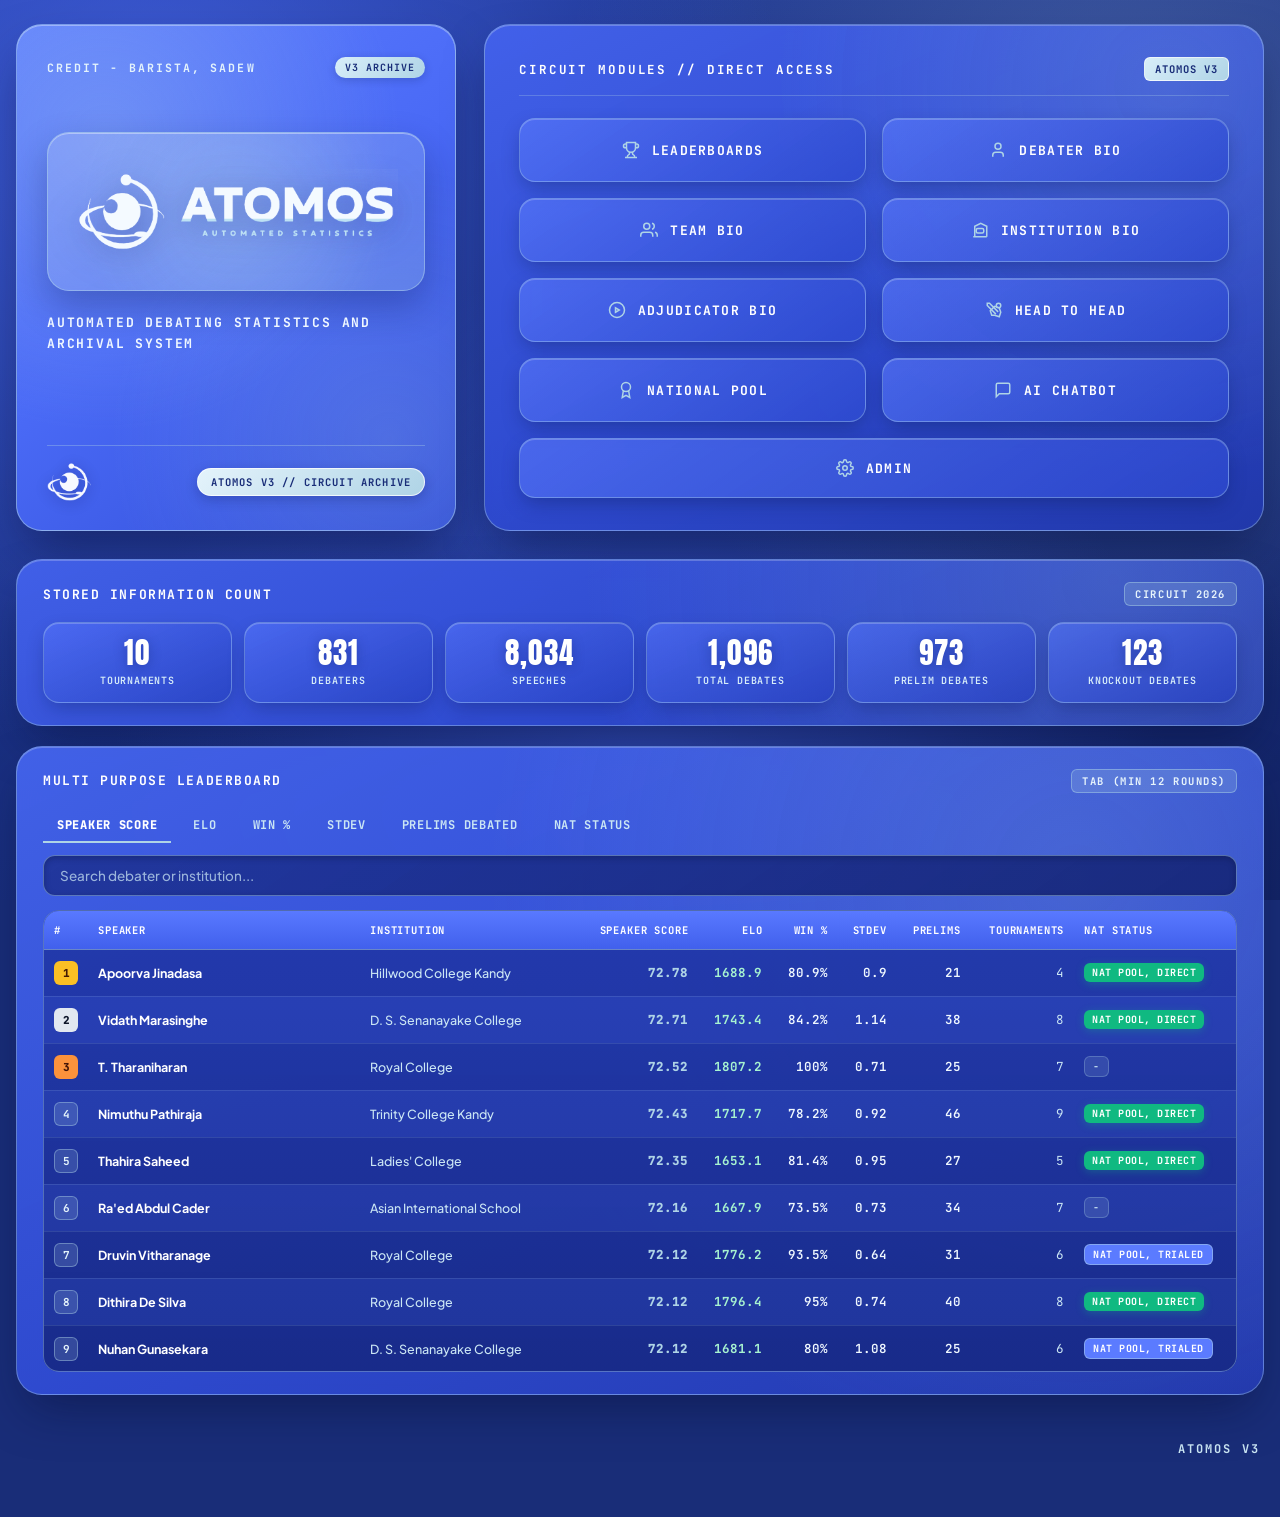
==== commit fba35598: "feat(elo): implement 3-tier International Standard Elo for Debaters, Teams, and Institutions" ====
--- a/web/index.html
+++ b/web/index.html
@@ -13,7 +13,7 @@
   <meta charset="UTF-8" />
   <meta name="viewport" content="width=device-width, initial-scale=1.0" />
   <title>Atomos V3 - Automated Debating Statistics and Archival System</title>
-  <link rel="stylesheet" href="styles.css?v=12" />
+  <link rel="stylesheet" href="styles.css?v=13" />
   <link rel="icon" type="image/png" sizes="64x64" href="assets/favicon.png" />
   <link rel="icon" type="image/x-icon" href="favicon.ico" />
   <link rel="apple-touch-icon" href="assets/logo_icon.png" />
@@ -49,7 +49,7 @@
             <div class="hero-full-logo-box">
               <img
                 class="hero-full-logo-img"
-                src="assets/logo_hero.png?v=12"
+                src="assets/logo_hero.png?v=13"
                 alt="Atomos - Automated Statistics"
               />
             </div>
@@ -175,6 +175,7 @@
         <div class="subpage-tabs-bar" style="border-bottom: none; margin-bottom: 12px; padding-bottom: 0;">
           <div class="subpage-tabs" id="homeMetricSwitcher">
             <button class="subpage-tab-btn active" data-metric="speaker_score">SPEAKER SCORE</button>
+            <button class="subpage-tab-btn" data-metric="elo">ELO</button>
             <button class="subpage-tab-btn" data-metric="win_percentage">WIN %</button>
             <button class="subpage-tab-btn" data-metric="stdev">STDEV</button>
             <button class="subpage-tab-btn" data-metric="prelims_debated">PRELIMS DEBATED</button>
@@ -202,6 +203,7 @@
                 <th>SPEAKER</th>
                 <th>INSTITUTION</th>
                 <th style="text-align: right;" id="thSpeakerScore">SPEAKER SCORE</th>
+                <th style="text-align: right;" id="thElo">ELO</th>
                 <th style="text-align: right;" id="thWinPct">WIN %</th>
                 <th style="text-align: right;" id="thStdev">STDEV</th>
                 <th style="text-align: right;" id="thPrelims">PRELIMS</th>
@@ -210,7 +212,7 @@
               </tr>
             </thead>
             <tbody id="homeMultiStatsBody">
-              <tr><td colspan="9" style="text-align: center; padding: 24px; color: #cbe6f4;">Loading Multi Purpose Leaderboard...</td></tr>
+              <tr><td colspan="10" style="text-align: center; padding: 24px; color: #cbe6f4;">Loading Multi Purpose Leaderboard...</td></tr>
             </tbody>
           </table>
         </div>
@@ -227,7 +229,7 @@
 
   </div>
 
-  <script src="app.js?v=12"></script>
+  <script src="app.js?v=13"></script>
   <!-- Cloudflare Web Analytics -->
   <script type="module" src="https://static.cloudflareinsights.com/beacon.min.js" data-cf-beacon='{"token": "f88322e0730e4449a5bb81b8e7aad80f"}'></script>
   <!-- End Cloudflare Web Analytics -->
--- a/web/styles.css
+++ b/web/styles.css
@@ -540,7 +540,7 @@
   letter-spacing: 0.08em;
   text-transform: uppercase;
   color: #ffffff;
-  padding: 12px 12px;
+  padding: 12px 10px;
   background: linear-gradient(180deg, #5979ff 0%, #4160ec 100%);
   border-bottom: 1.5px solid rgba(175, 212, 230, 0.5);
   position: sticky;
@@ -553,7 +553,7 @@
 .atomos-table td,
 .leaderboard-table td,
 .data-table td {
-  padding: 11px 12px;
+  padding: 11px 10px;
   border-bottom: 1px solid rgba(175, 212, 230, 0.14);
   white-space: nowrap;
   color: #f0f8ff;
@@ -1185,7 +1185,7 @@
 
 .bio-stats-grid {
   display: grid;
-  grid-template-columns: repeat(auto-fit, minmax(160px, 1fr));
+  grid-template-columns: repeat(auto-fit, minmax(136px, 1fr));
   gap: 12px;
   margin-bottom: 24px;
 }
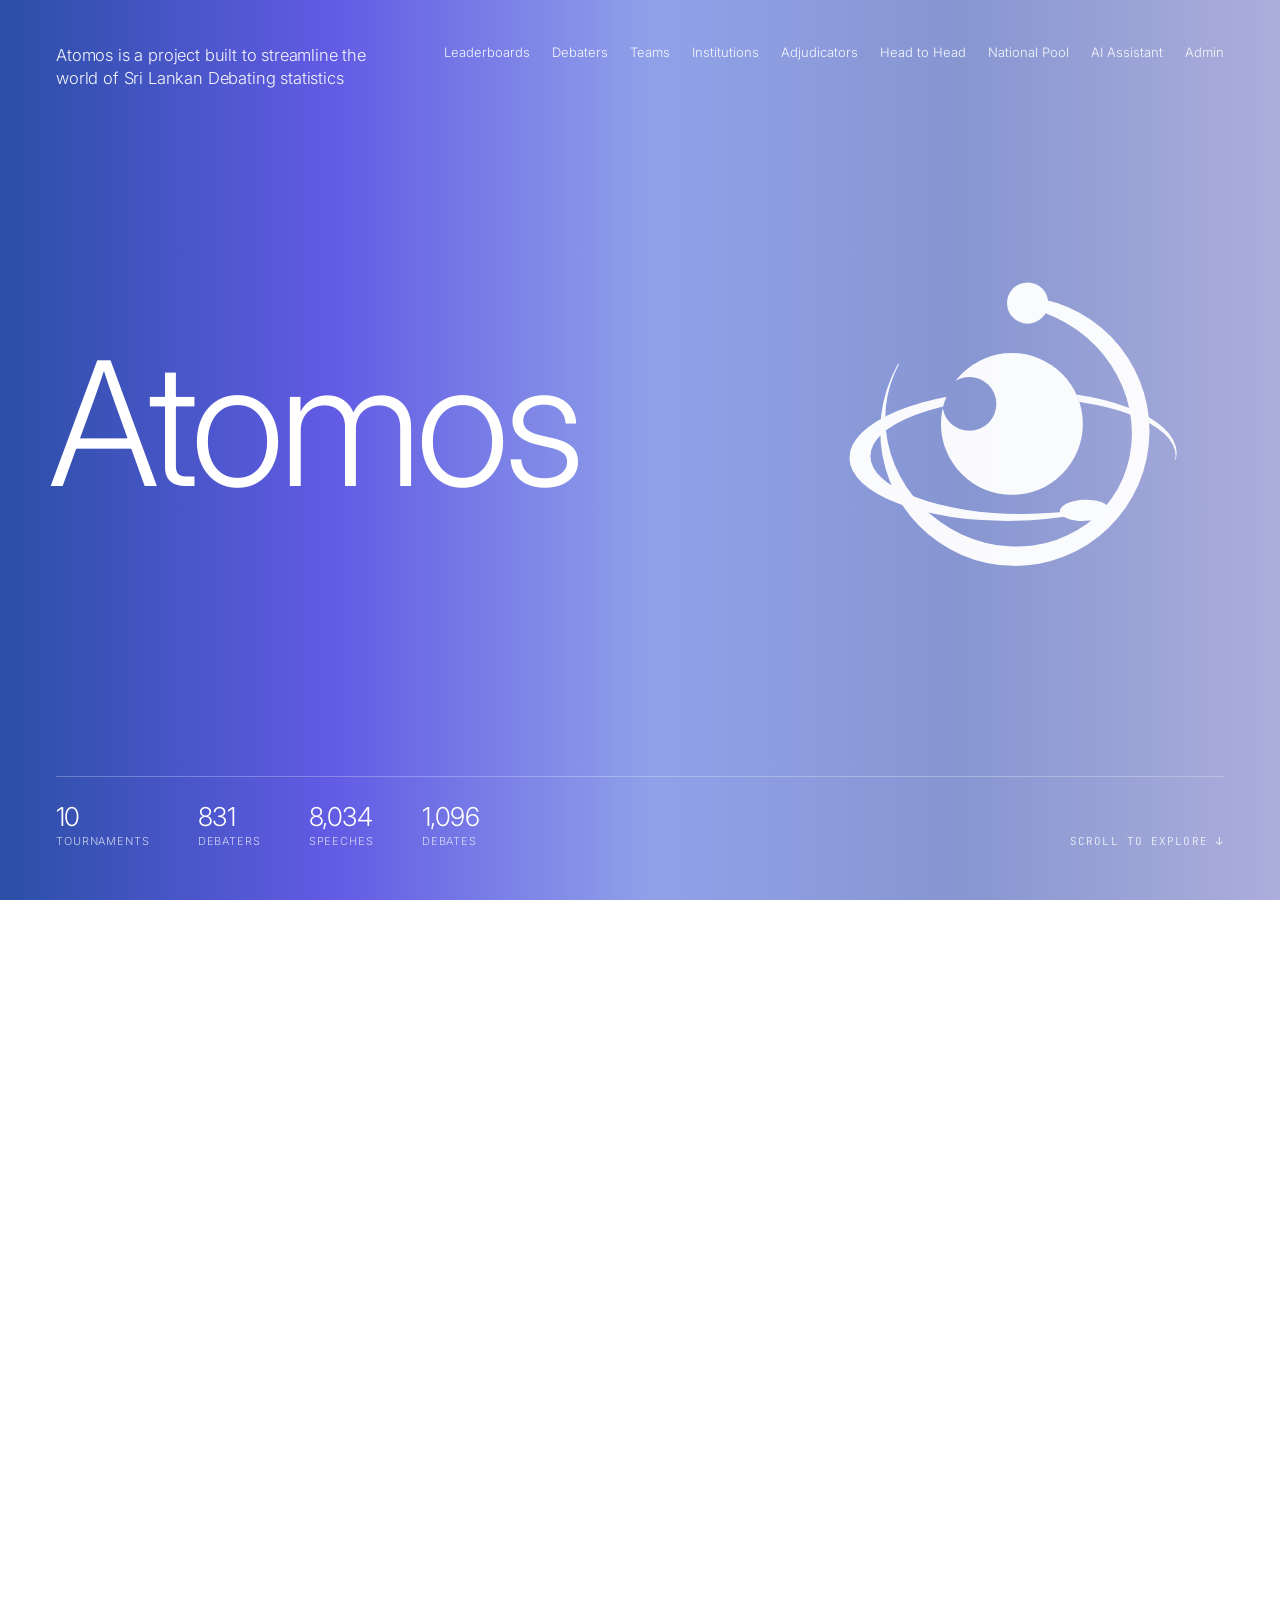
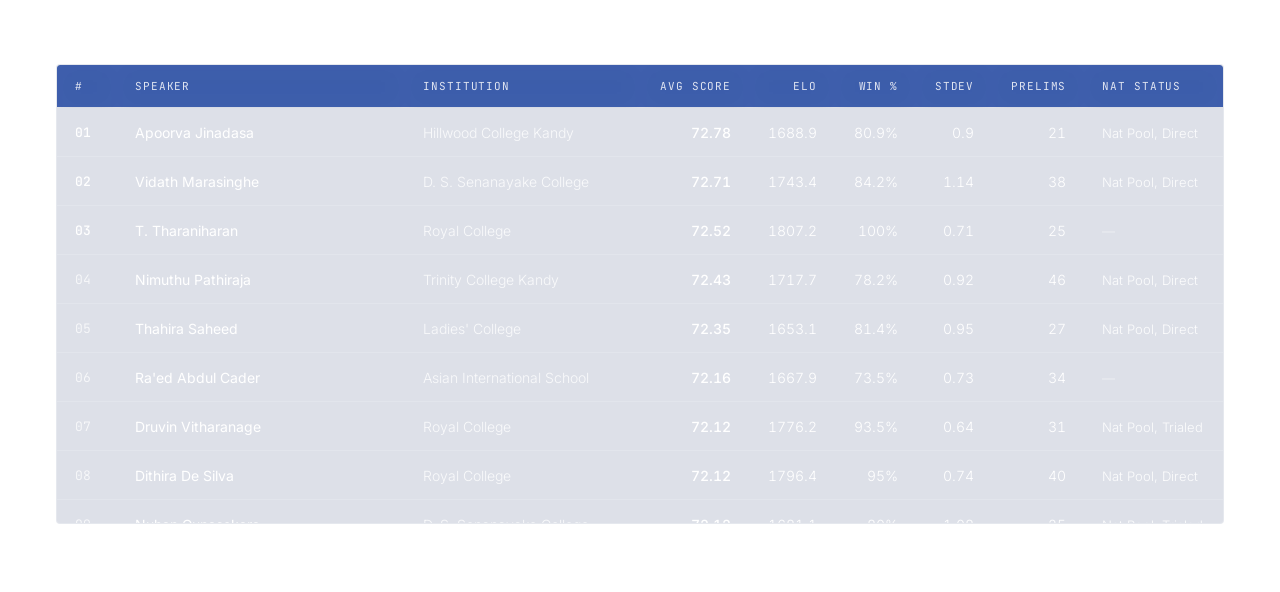
==== commit 87fe46bc: "feat(ui): unify Canva Editorial Minimalism design system across all 10 web pages" ====
--- a/web/index.html
+++ b/web/index.html
@@ -12,224 +12,288 @@
 
   <meta charset="UTF-8" />
   <meta name="viewport" content="width=device-width, initial-scale=1.0" />
-  <title>Atomos V3 - Automated Debating Statistics and Archival System</title>
-  <link rel="stylesheet" href="styles.css?v=13" />
+  <title>Atomos — Sri Lankan Debating Statistics &amp; Archive</title>
+  <link rel="preconnect" href="https://fonts.googleapis.com" />
+  <link rel="preconnect" href="https://fonts.gstatic.com" crossorigin />
+  <link href="https://fonts.googleapis.com/css2?family=Inter:wght@200;300;400;500;600&family=JetBrains+Mono:wght@300;400;500&display=swap" rel="stylesheet" />
+  <link rel="stylesheet" href="styles.css?v=14" />
   <link rel="icon" type="image/png" sizes="64x64" href="assets/favicon.png" />
   <link rel="icon" type="image/x-icon" href="favicon.ico" />
   <link rel="apple-touch-icon" href="assets/logo_icon.png" />
   <!-- Open Graph / Rich Link Preview -->
   <meta property="og:type" content="website" />
-  <meta property="og:title" content="Atomos V3 - Automated Debating Statistics" />
-  <meta property="og:description" content="Automated Debating Statistics and Archival System for competitive debating circuits." />
+  <meta property="og:title" content="Atomos — Automated Debating Statistics" />
+  <meta property="og:description" content="Atomos is a project built to streamline the world of Sri Lankan Debating statistics." />
   <meta property="og:image" content="assets/og_preview.png" />
   <meta name="twitter:card" content="summary_large_image" />
-  <meta name="twitter:title" content="Atomos V3 - Automated Debating Statistics" />
-  <meta name="twitter:description" content="Automated Debating Statistics and Archival System for competitive debating circuits." />
+  <meta name="twitter:title" content="Atomos — Automated Debating Statistics" />
+  <meta name="twitter:description" content="Atomos is a project built to streamline the world of Sri Lankan Debating statistics." />
   <meta name="twitter:image" content="assets/og_preview.png" />
 </head>
 <body>
 
-  <div class="atomos-container">
-
-    <!-- ====================================================================
-         TOP ROW: HERO & NAVIGATION SECTION
-         ==================================================================== -->
-    <header class="top-row">
-
-      <!-- Left Hero Card (Clean Full-Column Atomos V3 Showcase) -->
-      <div class="hero-card">
-        <div class="hero-card-inner">
-          <div class="hero-top-meta">
-            <span class="hero-credit">CREDIT - BARISTA, SADEW</span>
-            <span class="hero-live-badge">V3 ARCHIVE</span>
-          </div>
-
-          <!-- Official Atomos Full Logo Lockup (Flush & Integrated) -->
-          <div class="hero-middle-block">
-            <div class="hero-full-logo-box">
-              <img
-                class="hero-full-logo-img"
-                src="assets/logo_hero.png?v=13"
-                alt="Atomos - Automated Statistics"
+  <!-- =======================================================================
+       1. HERO SECTION
+       ======================================================================= -->
+  <section class="canva-hero" id="heroSection">
+    <div class="canva-top-bar">
+      <p class="canva-mission">
+        Atomos is a project built to streamline the<br />
+        world of Sri Lankan Debating statistics
+      </p>
+      <nav class="canva-minimal-nav" aria-label="Main Navigation">
+        <a href="leaderboards.html" id="navBtnLeaderboards">Leaderboards</a>
+        <a href="bio.html" id="navBtnBio">Debaters</a>
+        <a href="team_bio.html" id="navBtnTeamBio">Teams</a>
+        <a href="institution_bio.html" id="navBtnInstBio">Institutions</a>
+        <a href="adjudicator_bio.html" id="navBtnAdjBio">Adjudicators</a>
+        <a href="h2h.html" id="navBtnH2H">Head to Head</a>
+        <a href="pool.html" id="navBtnPool">National Pool</a>
+        <a href="chat.html" id="navBtnChat">AI Assistant</a>
+        <a href="admin.html" id="navBtnAdmin">Admin</a>
+      </nav>
+    </div>
+
+    <div class="canva-center-stage">
+      <h1 class="canva-wordmark">Atomos</h1>
+      <div class="canva-hero-logo-wrap">
+        <svg
+          class="canva-hero-logo"
+          xmlns="http://www.w3.org/2000/svg"
+          viewBox="16 20 133 116"
+          fill="none"
+          role="img"
+          aria-label="Atomos Orbital Emblem"
+        >
+          <defs>
+            <mask id="atomos-sphere-mask" maskUnits="userSpaceOnUse" x="0" y="0" width="160" height="150">
+              <rect x="0" y="0" width="160" height="150" fill="#ffffff" />
+              <circle cx="65.79" cy="70.37" r="10.38" fill="#000000" />
+            </mask>
+            <mask id="atomos-c-ring-mask" maskUnits="userSpaceOnUse" x="0" y="0" width="160" height="150">
+              <rect x="0" y="0" width="160" height="150" fill="#ffffff" />
+              <ellipse
+                cx="80.90"
+                cy="78.85"
+                rx="45.37"
+                ry="48.48"
+                transform="rotate(-54.65 80.90 78.85)"
+                fill="#000000"
               />
-            </div>
-            <div class="hero-subtitle">
-              AUTOMATED DEBATING STATISTICS AND ARCHIVAL SYSTEM
-            </div>
-          </div>
-
-          <!-- Footer Atom Emblem & V3 Tag -->
-          <div class="hero-emblem-footer">
-            <img
-              class="hero-atom-emblem"
-              src="assets/logo_icon_white.png"
-              alt=""
-              aria-hidden="true"
+              <polygon points="0,0 88.21,0 88.21,38 52,55 0,55" fill="#000000" />
+            </mask>
+            <mask id="atomos-h-ring-mask" maskUnits="userSpaceOnUse" x="0" y="0" width="160" height="150">
+              <rect x="0" y="0" width="160" height="150" fill="#ffffff" />
+              <ellipse
+                cx="86.45"
+                cy="90.40"
+                rx="22.35"
+                ry="58.75"
+                transform="rotate(89.95 86.45 90.40)"
+                fill="#000000"
+              />
+              <circle cx="82.16" cy="78.08" r="27.30" fill="#000000" />
+              <polygon points="112,92 160,92 160,150 112,150" fill="#000000" />
+            </mask>
+          </defs>
+          <g mask="url(#atomos-sphere-mask)">
+            <circle cx="82.16" cy="78.08" r="27.30" fill="#ffffff" />
+          </g>
+          <circle cx="88.21" cy="31.56" r="7.94" fill="#ffffff" />
+          <ellipse
+            cx="110.10"
+            cy="111.35"
+            rx="9.50"
+            ry="4.05"
+            transform="rotate(-2.00 110.10 111.35)"
+            fill="#ffffff"
+          />
+          <g mask="url(#atomos-c-ring-mask)">
+            <ellipse
+              cx="83.29"
+              cy="80.83"
+              rx="51.81"
+              ry="51.89"
+              transform="rotate(0.81 83.29 80.83)"
+              fill="#ffffff"
             />
-            <span class="hero-v3-pill">ATOMOS V3 // CIRCUIT ARCHIVE</span>
-          </div>
+          </g>
+          <g mask="url(#atomos-h-ring-mask)">
+            <ellipse
+              cx="82.60"
+              cy="90.25"
+              rx="25.14"
+              ry="62.97"
+              transform="rotate(89.08 82.60 90.25)"
+              fill="#ffffff"
+            />
+          </g>
+        </svg>
+      </div>
+    </div>
+
+    <div class="canva-bottom-bar">
+      <div class="canva-vitals-inline">
+        <div class="canva-vital-item">
+          <span class="canva-vital-val" id="vitalTournaments">10</span>
+          <span class="canva-vital-lbl">Tournaments</span>
         </div>
-      </div>
-
-      <!-- Right Column: Centered Button Board Filling the Space -->
-      <div class="top-right-col">
-
-        <!-- Options Navigation Card (Centered & Symmetrical) -->
-        <nav class="options-card" aria-label="Main Navigation">
-          <div class="options-header">
-            <span class="options-title">CIRCUIT MODULES // DIRECT ACCESS</span>
-            <span class="options-hint">ATOMOS V3</span>
-          </div>
-          <div class="options-buttons">
-            <a href="leaderboards.html" class="opt-btn" id="navBtnLeaderboards">
-              <svg width="15" height="15" viewBox="0 0 24 24" fill="none" stroke="currentColor" stroke-width="2"><path d="M6 9H4.5a2.5 2.5 0 0 1 0-5H6"/><path d="M18 9h1.5a2.5 2.5 0 0 0 0-5H18"/><path d="M4 22h16"/><path d="M10 14.66V17c0 .55-.47.98-.97 1.21C7.85 18.75 7 20.24 7 22"/><path d="M14 14.66V17c0 .55.47.98.97 1.21C16.15 18.75 17 20.24 17 22"/><path d="M18 2H6v7a6 6 0 0 0 12 0V2Z"/></svg>
-              <span>LEADERBOARDS</span>
-            </a>
-            <a href="bio.html" class="opt-btn" id="navBtnBio">
-              <svg width="15" height="15" viewBox="0 0 24 24" fill="none" stroke="currentColor" stroke-width="2"><path d="M19 21v-2a4 4 0 0 0-4-4H9a4 4 0 0 0-4 4v2"/><circle cx="12" cy="7" r="4"/></svg>
-              <span>DEBATER BIO</span>
-            </a>
-            <a href="team_bio.html" class="opt-btn" id="navBtnTeamBio">
-              <svg width="15" height="15" viewBox="0 0 24 24" fill="none" stroke="currentColor" stroke-width="2"><path d="M17 21v-2a4 4 0 0 0-4-4H5a4 4 0 0 0-4 4v2"/><circle cx="9" cy="7" r="4"/><path d="M23 21v-2a4 4 0 0 0-3-3.87"/><path d="M16 3.13a4 4 0 0 1 0 7.75"/></svg>
-              <span>TEAM BIO</span>
-            </a>
-            <a href="institution_bio.html" class="opt-btn" id="navBtnInstBio">
-              <svg width="15" height="15" viewBox="0 0 24 24" fill="none" stroke="currentColor" stroke-width="2"><path d="M3 21h18"/><path d="M5 21V7l8-4 8 4v14"/><path d="M9 10a2 2 0 0 0-2 2v2a2 2 0 0 0 2 2h6a2 2 0 0 0 2-2v-2a2 2 0 0 0-2-2z"/></svg>
-              <span>INSTITUTION BIO</span>
-            </a>
-            <a href="adjudicator_bio.html" class="opt-btn" id="navBtnAdjBio">
-              <svg width="15" height="15" viewBox="0 0 24 24" fill="none" stroke="currentColor" stroke-width="2"><circle cx="12" cy="12" r="10"/><path d="m10 15 5-3-5-3v6Z"/></svg>
-              <span>ADJUDICATOR BIO</span>
-            </a>
-            <a href="h2h.html" class="opt-btn" id="navBtnH2H">
-              <svg width="15" height="15" viewBox="0 0 24 24" fill="none" stroke="currentColor" stroke-width="2"><path d="M14.5 17.5 3 6V3h3l11.5 11.5"/><path d="m13 19 6 2 2-6-2-6-6-2-6 6 2 6Z"/><circle cx="18" cy="6" r="3"/></svg>
-              <span>HEAD TO HEAD</span>
-            </a>
-            <a href="pool.html" class="opt-btn" id="navBtnPool">
-              <svg width="15" height="15" viewBox="0 0 24 24" fill="none" stroke="currentColor" stroke-width="2"><circle cx="12" cy="8" r="6"/><path d="M15.477 12.89 17 22l-5-3-5 3 1.523-9.11"/></svg>
-              <span>NATIONAL POOL</span>
-            </a>
-            <a href="chat.html" class="opt-btn" id="navBtnChat">
-              <svg width="15" height="15" viewBox="0 0 24 24" fill="none" stroke="currentColor" stroke-width="2"><path d="M21 15a2 2 0 0 1-2 2H7l-4 4V5a2 2 0 0 1 2-2h14a2 2 0 0 1 2 2z"/></svg>
-              <span>AI CHATBOT</span>
-            </a>
-            <a href="admin.html" class="opt-btn" id="navBtnAdmin" style="grid-column: span 2;">
-              <svg width="15" height="15" viewBox="0 0 24 24" fill="none" stroke="currentColor" stroke-width="2"><circle cx="12" cy="12" r="3"/><path d="M19.4 15a1.65 1.65 0 0 0 .33 1.82l.06.06a2 2 0 0 1 0 2.83 2 2 0 0 1-2.83 0l-.06-.06a1.65 1.65 0 0 0-1.82-.33 1.65 1.65 0 0 0-1 1.51V21a2 2 0 0 1-2 2 2 2 0 0 1-2-2v-.09A1.65 1.65 0 0 0 9 19.4a1.65 1.65 0 0 0-1.82.33l-.06.06a2 2 0 0 1-2.83 0 2 2 0 0 1 0-2.83l.06-.06a1.65 1.65 0 0 0 .33-1.82 1.65 1.65 0 0 0-1.51-1H3a2 2 0 0 1-2-2 2 2 0 0 1 2-2h.09A1.65 1.65 0 0 0 4.6 9a1.65 1.65 0 0 0-.33-1.82l-.06-.06a2 2 0 0 1 0-2.83 2 2 0 0 1 2.83 0l.06.06a1.65 1.65 0 0 0 1.82.33H9a1.65 1.65 0 0 0 1-1.51V3a2 2 0 0 1 2-2 2 2 0 0 1 2 2v.09a1.65 1.65 0 0 0 1 1.51 1.65 1.65 0 0 0 1.82-.33l.06-.06a2 2 0 0 1 2.83 0 2 2 0 0 1 0 2.83l-.06.06a1.65 1.65 0 0 0-.33 1.82V9a1.65 1.65 0 0 0 1.51 1H21a2 2 0 0 1 2 2 2 2 0 0 1-2 2h-.09a1.65 1.65 0 0 0-1.51 1z"/></svg>
-              <span>ADMIN</span>
-            </a>
-          </div>
-        </nav>
-
-      </div>
-
-    </header>
-
-    <!-- ====================================================================
-         VERTICAL STACKED CARDS SYSTEM
-         ==================================================================== -->
-    <main class="stacked-cards-container">
-
-      <!-- CARD 1: Stored Information Count -->
-      <section class="stacked-card vitals-bg" aria-label="Circuit High-Level Vitals">
-        <div class="card-title-mono">
-          <span>STORED INFORMATION COUNT</span>
-          <span class="badge-count">CIRCUIT 2026</span>
+        <div class="canva-vital-item">
+          <span class="canva-vital-val" id="vitalDebaters">831</span>
+          <span class="canva-vital-lbl">Debaters</span>
         </div>
-
-        <div class="vitals-grid">
-          <div class="vital-box">
-            <div class="vital-num" id="vitalTournaments">10</div>
-            <div class="vital-lbl">Tournaments</div>
-          </div>
-          <div class="vital-box">
-            <div class="vital-num" id="vitalDebaters">843</div>
-            <div class="vital-lbl">Debaters</div>
-          </div>
-          <div class="vital-box">
-            <div class="vital-num" id="vitalSpeeches">8,034</div>
-            <div class="vital-lbl">Speeches</div>
-          </div>
-          <div class="vital-box">
-            <div class="vital-num" id="vitalRounds">1,096</div>
-            <div class="vital-lbl">Total Debates</div>
-          </div>
-          <div class="vital-box">
-            <div class="vital-num" id="vitalPrelims">973</div>
-            <div class="vital-lbl">Prelim Debates</div>
-          </div>
-          <div class="vital-box">
-            <div class="vital-num" id="vitalKnockouts">123</div>
-            <div class="vital-lbl">Knockout Debates</div>
-          </div>
+        <div class="canva-vital-item">
+          <span class="canva-vital-val" id="vitalSpeeches">8,034</span>
+          <span class="canva-vital-lbl">Speeches</span>
         </div>
-      </section>
-
-      <!-- CARD 2: Multi Purpose Leaderboard (Individual - Min 12 Rounds) -->
-      <section class="stacked-card critical-bg" aria-label="Multi Purpose Individual Leaderboard">
-        <div class="card-title-mono">
-          <span>MULTI PURPOSE LEADERBOARD</span>
-          <span class="badge-count" id="speakerCountBadge">TAB (MIN 12 ROUNDS)</span>
+        <div class="canva-vital-item">
+          <span class="canva-vital-val" id="vitalRounds">1,096</span>
+          <span class="canva-vital-lbl">Debates</span>
         </div>
-
-        <!-- Metric Switcher Pills -->
-        <div class="subpage-tabs-bar" style="border-bottom: none; margin-bottom: 12px; padding-bottom: 0;">
-          <div class="subpage-tabs" id="homeMetricSwitcher">
-            <button class="subpage-tab-btn active" data-metric="speaker_score">SPEAKER SCORE</button>
-            <button class="subpage-tab-btn" data-metric="elo">ELO</button>
-            <button class="subpage-tab-btn" data-metric="win_percentage">WIN %</button>
-            <button class="subpage-tab-btn" data-metric="stdev">STDEV</button>
-            <button class="subpage-tab-btn" data-metric="prelims_debated">PRELIMS DEBATED</button>
-            <button class="subpage-tab-btn" data-metric="national_level">NAT STATUS</button>
-          </div>
-        </div>
-
-        <!-- Search Toolbar -->
-        <div class="filter-bar">
-          <input
-            type="text"
-            id="speakerSearchInput"
-            class="filter-input"
-            placeholder="Search debater or institution..."
-            aria-label="Filter debaters"
-          />
-        </div>
-
-        <!-- Data Table Wrap -->
-        <div class="data-table-wrap">
-          <table class="atomos-table" id="homeMultiTable">
-            <thead>
-              <tr>
-                <th style="width: 44px;">#</th>
-                <th>SPEAKER</th>
-                <th>INSTITUTION</th>
-                <th style="text-align: right;" id="thSpeakerScore">SPEAKER SCORE</th>
-                <th style="text-align: right;" id="thElo">ELO</th>
-                <th style="text-align: right;" id="thWinPct">WIN %</th>
-                <th style="text-align: right;" id="thStdev">STDEV</th>
-                <th style="text-align: right;" id="thPrelims">PRELIMS</th>
-                <th style="text-align: right;" id="thTourneys">TOURNAMENTS</th>
-                <th>NAT STATUS</th>
-              </tr>
-            </thead>
-            <tbody id="homeMultiStatsBody">
-              <tr><td colspan="10" style="text-align: center; padding: 24px; color: #cbe6f4;">Loading Multi Purpose Leaderboard...</td></tr>
-            </tbody>
-          </table>
-        </div>
-      </section>
-
-    </main>
-
-    <!-- ====================================================================
-         FOOTER
-         ==================================================================== -->
-    <footer class="atomos-footer">
-      <div class="footer-tag">ATOMOS V3</div>
-    </footer>
-
-  </div>
-
-  <script src="app.js?v=13"></script>
+      </div>
+      <div class="scroll-cue">Scroll to explore ↓</div>
+    </div>
+  </section>
+
+  <!-- =======================================================================
+       2. CIRCUIT MODULES (SUBTLY BOXED, UPDATED LABELS, NO ARROWS)
+       ======================================================================= -->
+  <section class="editorial-section" id="modules">
+    <div class="editorial-header">
+      <h2 class="editorial-title">Circuit Modules</h2>
+      <span class="editorial-kicker">01 // Archive Directory</span>
+    </div>
+
+    <div class="directory-columns">
+      <!-- Left Boxed Column (01, 03, 05, 07) -->
+      <div class="directory-box">
+        <a class="directory-row" href="leaderboards.html">
+          <div class="dir-left">
+            <span class="dir-num">01</span>
+            <span class="dir-name">Circuit Leaderboards</span>
+          </div>
+          <span class="dir-meta">Individual · Teams · Institutions</span>
+        </a>
+        <a class="directory-row" href="team_bio.html">
+          <div class="dir-left">
+            <span class="dir-num">03</span>
+            <span class="dir-name">Team Bio</span>
+          </div>
+          <span class="dir-meta">ATSS · Team Elo</span>
+        </a>
+        <a class="directory-row" href="adjudicator_bio.html">
+          <div class="dir-left">
+            <span class="dir-num">05</span>
+            <span class="dir-name">Adjudicator Bio</span>
+          </div>
+          <span class="dir-meta">Panels · Breaks · Rounds Judged</span>
+        </a>
+        <a class="directory-row" href="h2h.html">
+          <div class="dir-left">
+            <span class="dir-num">07</span>
+            <span class="dir-name">Head to Head</span>
+          </div>
+          <span class="dir-meta">Direct Matchups</span>
+        </a>
+      </div>
+
+      <!-- Right Boxed Column (02, 04, 06, 08) -->
+      <div class="directory-box">
+        <a class="directory-row" href="bio.html">
+          <div class="dir-left">
+            <span class="dir-num">02</span>
+            <span class="dir-name">Debater Bio</span>
+          </div>
+          <span class="dir-meta">Scores · Elo · Ranking</span>
+        </a>
+        <a class="directory-row" href="institution_bio.html">
+          <div class="dir-left">
+            <span class="dir-num">04</span>
+            <span class="dir-name">Institution Bio</span>
+          </div>
+          <span class="dir-meta">Delta · School Elo · Rosters</span>
+        </a>
+        <a class="directory-row" href="pool.html">
+          <div class="dir-left">
+            <span class="dir-num">06</span>
+            <span class="dir-name">National Pool</span>
+          </div>
+          <span class="dir-meta">Direct · Trialed · Trials</span>
+        </a>
+        <a class="directory-row" href="chat.html">
+          <div class="dir-left">
+            <span class="dir-num">08</span>
+            <span class="dir-name">Atomos AI Assistant</span>
+          </div>
+          <span class="dir-meta">Natural Language Circuit Query</span>
+        </a>
+      </div>
+    </div>
+
+    <!-- Centered Bottom Box (09 Admin) -->
+    <div class="directory-bottom-center">
+      <div class="directory-box">
+        <a class="directory-row" href="admin.html">
+          <div class="dir-left">
+            <span class="dir-num">09</span>
+            <span class="dir-name">Admin</span>
+          </div>
+          <span class="dir-meta">Administration</span>
+        </a>
+      </div>
+    </div>
+  </section>
+
+  <!-- =======================================================================
+       3. STANDINGS (SPEAKER SCORE · ELO · WIN % · STDEV · PRELIMS · NAT STATUS)
+       ======================================================================= -->
+  <section class="editorial-section" id="standings">
+    <div class="editorial-header">
+      <h2 class="editorial-title">Standings</h2>
+      <span class="editorial-kicker" id="speakerCountBadge">02 // Tab Qualification (Min 12 Rounds)</span>
+    </div>
+
+    <div class="minimal-lb-controls">
+      <div class="minimal-pills" id="homeMetricSwitcher">
+        <button class="minimal-pill subpage-tab-btn active" data-metric="speaker_score">Speaker Score</button>
+        <button class="minimal-pill subpage-tab-btn" data-metric="elo">Elo</button>
+        <button class="minimal-pill subpage-tab-btn" data-metric="win_percentage">Win %</button>
+        <button class="minimal-pill subpage-tab-btn" data-metric="stdev">StDev</button>
+        <button class="minimal-pill subpage-tab-btn" data-metric="prelims_debated">Prelims</button>
+        <button class="minimal-pill subpage-tab-btn" data-metric="national_level">Nat Status</button>
+      </div>
+      <input
+        type="text"
+        id="speakerSearchInput"
+        class="minimal-search"
+        placeholder="Search debater or school..."
+        aria-label="Filter debaters"
+      />
+    </div>
+
+    <div class="minimal-table-scroll">
+      <table class="minimal-table atomos-table" id="homeMultiTable">
+        <thead>
+          <tr>
+            <th style="width: 56px;">#</th>
+            <th>Speaker</th>
+            <th>Institution</th>
+            <th class="num-col" id="thSpeakerScore">Avg Score</th>
+            <th class="num-col" id="thElo">Elo</th>
+            <th class="num-col" id="thWinPct">Win %</th>
+            <th class="num-col" id="thStdev">StDev</th>
+            <th class="num-col" id="thPrelims">Prelims</th>
+            <th>Nat Status</th>
+          </tr>
+        </thead>
+        <tbody id="homeMultiStatsBody">
+          <tr><td colspan="9" style="text-align: center; padding: 28px; color: rgba(255, 255, 255, 0.72);">Loading standings...</td></tr>
+        </tbody>
+      </table>
+    </div>
+  </section>
+
+  <script src="app.js?v=14"></script>
   <!-- Cloudflare Web Analytics -->
   <script type="module" src="https://static.cloudflareinsights.com/beacon.min.js" data-cf-beacon='{"token": "f88322e0730e4449a5bb81b8e7aad80f"}'></script>
   <!-- End Cloudflare Web Analytics -->
--- a/web/styles.css
+++ b/web/styles.css
@@ -1,52 +1,42 @@
 /* ==========================================================================
-   ATOMOS V3 - DUAL-BLUE GRADIENT DESIGN SYSTEM
-   Hero Royal Blue (#5171ff -> #314ed8) & Soft Sky Blue (#afd4e6 / #cbe6f4)
+   ATOMOS — CANVA EDITORIAL MINIMALISM DESIGN SYSTEM
+   Unified Descendant of the Homepage Across All 10 Pages
+   5-Stop 90° Linear Gradient · Light Inter + JetBrains Mono · Hairline Glass
    ========================================================================== */
 
-@import url('https://fonts.googleapis.com/css2?family=Anton&family=JetBrains+Mono:wght@400;500;600;700&family=Plus+Jakarta+Sans:wght@400;500;600;700;800&display=swap');
+@import url('https://fonts.googleapis.com/css2?family=Inter:wght@200;300;400;500;600&family=JetBrains+Mono:wght@300;400;500&display=swap');
 
 :root {
-  --font-hero: 'Impact', 'Anton', sans-serif;
-  --font-sans: 'Plus Jakarta Sans', -apple-system, sans-serif;
+  /* Exact 5-stop 90° linear gradient from homepage */
+  --atomos-gradient: linear-gradient(
+    90deg,
+    #2b4fa6 0%,
+    #625be4 26%,
+    #90a1e9 51%,
+    #8796d1 75%,
+    #acaedb 100%
+  );
+
+  --font-display: 'Inter', -apple-system, BlinkMacSystemFont, 'Segoe UI', sans-serif;
+  --font-hero: 'Inter', -apple-system, BlinkMacSystemFont, 'Segoe UI', sans-serif;
+  --font-sans: 'Inter', -apple-system, BlinkMacSystemFont, 'Segoe UI', sans-serif;
   --font-mono: 'JetBrains Mono', monospace;
 
-  /* Dual-Blue Palette (Hero Royal Blue + Logo Soft Sky Blue) */
-  --ch-sky-canvas: #afd4e6;
-  --ch-sky-soft: #cbe6f4;
-  --ch-sky-surface: #e4f3fb;
-  --ch-electric-blue: #5171ff;
-  --ch-electric-hover: #6482ff;
-  --ch-electric-active: #3a58eb;
-  --ch-electric-dark: #192d78;
-
-  /* Semantic Theme Tokens */
-  --theme-bg-sky: #192d78;
-  --theme-brand: var(--ch-electric-blue);
-  --theme-accent: var(--ch-sky-canvas);
-  --theme-highlight: rgba(81, 113, 255, 0.35);
-
-  /* Surfaces & Smooth Multi-Stop Royal Blue Gradients */
-  --vitals-card-bg:
-    radial-gradient(circle at 88% 12%, rgba(175, 212, 230, 0.18) 0%, transparent 48%),
-    linear-gradient(155deg, rgba(68, 99, 238, 0.92) 0%, rgba(47, 75, 210, 0.94) 54%, rgba(33, 56, 172, 0.96) 100%);
-  --activity-card-bg:
-    radial-gradient(circle at 12% 18%, rgba(175, 212, 230, 0.16) 0%, transparent 48%),
-    linear-gradient(155deg, rgba(66, 97, 236, 0.92) 0%, rgba(45, 73, 206, 0.94) 54%, rgba(31, 54, 168, 0.96) 100%);
-  --critical-card-bg:
-    radial-gradient(circle at 85% 20%, rgba(175, 212, 230, 0.18) 0%, transparent 50%),
-    linear-gradient(155deg, rgba(70, 102, 240, 0.92) 0%, rgba(48, 76, 212, 0.94) 54%, rgba(34, 57, 174, 0.96) 100%);
-
-  /* Crisp Light & Sky-Blue Typography on Royal Blue Surfaces */
+  --text-primary: #ffffff;
   --text-main: #ffffff;
-  --text-muted: #cbe6f4;
-  --text-subtle: #afd4e6;
-  --text-pure: #ffffff;
-  --text-ice: #e8f5fc;
-
-  --accent-cyan: #afd4e6;
-  --accent-ice: #cbe6f4;
-  --accent-blue: #5171ff;
-  --accent-green: #34d399;
+  --text-soft: rgba(255, 255, 255, 0.88);
+  --text-muted: rgba(255, 255, 255, 0.72);
+  --text-subtle: rgba(255, 255, 255, 0.62);
+
+  --hairline: rgba(255, 255, 255, 0.26);
+  --hairline-strong: rgba(255, 255, 255, 0.42);
+  --hairline-subtle: rgba(255, 255, 255, 0.15);
+
+  --surface-glass: rgba(255, 255, 255, 0.04);
+  --surface-glass-hover: rgba(255, 255, 255, 0.085);
+  --surface-panel: rgba(20, 35, 96, 0.14);
+  --surface-dropdown: rgba(34, 56, 138, 0.94);
+  --surface-sticky-th: rgba(43, 79, 166, 0.88);
 }
 
 * {
@@ -55,925 +45,1097 @@
   padding: 0;
 }
 
-/* Global Utilities */
 .hidden {
   display: none !important;
 }
 
-/* Smooth Deep Royal Cobalt & Electric Blue Mesh Canvas */
+html,
 body {
-  font-family: var(--font-sans);
-  color: #ffffff;
+  width: 100%;
   min-height: 100vh;
-  background-color: #192d78;
-  background-image:
-    radial-gradient(circle at 12% 14%, rgba(81, 113, 255, 0.58) 0%, transparent 46%),
-    radial-gradient(circle at 88% 16%, rgba(175, 212, 230, 0.24) 0%, transparent 42%),
-    radial-gradient(circle at 50% 88%, rgba(81, 113, 255, 0.42) 0%, transparent 52%),
-    linear-gradient(155deg, #223c9e 0%, #1a3082 48%, #132466 100%);
+  background: var(--atomos-gradient);
   background-attachment: fixed;
+  color: var(--text-primary);
+  font-family: var(--font-display);
+  font-weight: 300;
+  -webkit-font-smoothing: antialiased;
+  -moz-osx-font-smoothing: grayscale;
+  overflow-x: hidden;
+}
+
+a {
+  color: inherit;
+  text-decoration: none;
+}
+
+/* ==========================================================================
+   1. HOMEPAGE: HERO SECTION (CANVA GRADIENT + TOP NAV + WORDMARK + ORBITAL SVG)
+   ========================================================================== */
+.canva-hero {
+  min-height: 100vh;
+  width: 100%;
+  padding: 44px 56px 52px;
   display: flex;
   flex-direction: column;
-  align-items: center;
-  padding: 24px 16px 48px;
-  overflow-x: hidden;
-}
-
-/* Base Container Frame */
-.atomos-container {
+  justify-content: space-between;
+  position: relative;
+}
+
+.canva-top-bar {
+  display: flex;
+  justify-content: space-between;
+  align-items: flex-start;
+  gap: 32px;
+}
+
+.canva-mission {
+  font-size: 16.5px;
+  font-weight: 300;
+  line-height: 1.38;
+  letter-spacing: -0.01em;
+  color: rgba(255, 255, 255, 0.95);
+  max-width: 380px;
+  flex-shrink: 0;
+}
+
+.canva-minimal-nav {
+  display: flex;
+  gap: 22px;
+  align-items: center;
+  flex-wrap: wrap;
+  justify-content: flex-end;
+  font-size: 13px;
+  font-weight: 300;
+  color: rgba(255, 255, 255, 0.92);
+}
+
+.canva-minimal-nav a {
+  position: relative;
+  padding-bottom: 3px;
+  white-space: nowrap;
+  transition: opacity 0.2s ease;
+}
+
+.canva-minimal-nav a::after {
+  content: '';
+  position: absolute;
+  left: 0;
+  bottom: 0;
+  width: 0%;
+  height: 1px;
+  background: #ffffff;
+  transition: width 0.22s ease;
+}
+
+.canva-minimal-nav a:hover::after {
   width: 100%;
-  max-width: 1380px;
-  display: flex;
-  flex-direction: column;
-  gap: 28px;
-}
-
-/* ==========================================================================
-   TOP ROW: HERO & NAVIGATION SECTION
-   ========================================================================== */
-.top-row {
-  display: grid;
-  grid-template-columns: 440px 1fr;
-  gap: 28px;
-  align-items: stretch;
-}
-
-/* Left Hero Card: Clean Full-Column Rounded Rectangle (No Protruding Cut Shape) */
-.hero-card {
-  position: relative;
-  width: 100%;
-  max-width: 100%;
-  min-height: 490px;
-  border-radius: 26px;
-  background:
-    radial-gradient(circle at 20% 22%, rgba(175, 212, 230, 0.28) 0%, transparent 56%),
-    radial-gradient(circle at 85% 82%, rgba(175, 212, 230, 0.18) 0%, transparent 50%),
-    linear-gradient(145deg, #5d7dff 0%, #4a6af6 48%, #314ed8 100%);
-  border: 1.5px solid rgba(175, 212, 230, 0.52);
-  box-shadow:
-    0 24px 52px -12px rgba(8, 16, 58, 0.58),
-    inset 0 1px 0 rgba(255, 255, 255, 0.35);
-  display: flex;
-  flex-direction: column;
-  overflow: hidden;
-}
-
-.hero-card-inner {
-  position: relative;
-  z-index: 1;
-  padding: 32px 30px 28px;
-  display: flex;
-  flex-direction: column;
-  justify-content: space-between;
-  flex: 1;
-  height: 100%;
-  gap: 18px;
-}
-
-.hero-top-meta {
-  display: flex;
-  align-items: center;
-  justify-content: space-between;
-  gap: 10px;
-}
-
-.hero-credit {
-  font-family: var(--font-mono);
-  font-size: 11.5px;
-  letter-spacing: 0.18em;
-  color: #e4f3fb;
-  text-transform: uppercase;
-  font-weight: 700;
-}
-
-.hero-live-badge {
-  font-family: var(--font-mono);
-  font-size: 10px;
-  font-weight: 700;
-  letter-spacing: 0.1em;
-  color: #192d78;
-  background: linear-gradient(135deg, #d8eef9 0%, #afd4e6 100%);
-  padding: 4px 10px;
-  border-radius: 999px;
-  box-shadow: 0 2px 8px rgba(10, 20, 68, 0.2);
-}
-
-/* Integrated Full Logo Showcase inside Hero Card */
-.hero-full-logo-box {
-  width: 100%;
-  background:
-    radial-gradient(circle at 50% 50%, rgba(175, 212, 230, 0.28) 0%, transparent 78%),
-    linear-gradient(145deg, rgba(255, 255, 255, 0.16) 0%, rgba(175, 212, 230, 0.22) 100%);
-  border: 1.5px solid rgba(175, 212, 230, 0.5);
-  border-radius: 22px;
-  padding: 36px 26px;
-  box-shadow:
-    0 16px 36px rgba(14, 28, 96, 0.32),
-    inset 0 1px 0 rgba(255, 255, 255, 0.38);
+}
+
+.canva-center-stage {
+  margin: auto 0;
+  display: flex;
+  align-items: center;
+  justify-content: space-between;
+  gap: 48px;
+  padding: 2vh 0 4vh;
+}
+
+.canva-wordmark {
+  font-family: var(--font-display);
+  font-size: clamp(92px, 13.5vw, 188px);
+  font-weight: 300;
+  letter-spacing: -0.03em;
+  line-height: 0.95;
+  color: #ffffff;
+  margin-left: -0.04em;
+  user-select: none;
+}
+
+.canva-hero-logo-wrap {
   display: flex;
   align-items: center;
   justify-content: center;
-}
-
-.hero-full-logo-img {
-  width: 100%;
-  max-width: 356px;
+  padding-right: 3vw;
+}
+
+.canva-hero-logo {
+  width: clamp(240px, 27vw, 390px);
   height: auto;
-  display: block;
-  object-fit: contain;
-  pointer-events: none;
-  filter: drop-shadow(0 6px 18px rgba(14, 28, 96, 0.36));
-}
-
-.hero-middle-block {
-  display: flex;
-  flex-direction: column;
-  justify-content: center;
-  gap: 22px;
-  margin: auto 0;
-}
-
-.hero-title {
-  font-family: var(--font-hero);
-  font-size: clamp(70px, 7vw, 90px);
-  font-weight: 400;
-  line-height: 0.88;
-  letter-spacing: 0.01em;
-  color: #ffffff;
-  margin: 6px 0 26px;
-}
-
-.hero-subtitle {
-  font-family: var(--font-mono);
-  font-size: 13px;
-  letter-spacing: 0.14em;
-  line-height: 1.6;
-  color: #f0f8ff;
-  text-transform: uppercase;
-  font-weight: 700;
-}
-
-/* Bottom Emblem & Version Tag inside Hero Card */
-.hero-emblem-footer {
-  margin-top: auto;
-  padding-top: 16px;
-  border-top: 1px solid rgba(175, 212, 230, 0.35);
-  display: flex;
-  align-items: center;
-  justify-content: space-between;
-  gap: 12px;
-}
-
-.hero-atom-emblem {
-  width: 44px;
-  height: 40px;
   object-fit: contain;
   opacity: 0.96;
-  filter: drop-shadow(0 2px 8px rgba(12, 24, 82, 0.35));
-}
-
-.hero-v3-pill {
-  font-family: var(--font-mono);
-  font-size: 10.5px;
-  font-weight: 700;
-  letter-spacing: 0.11em;
-  color: #192d78;
-  background: linear-gradient(135deg, #e4f3fb 0%, #afd4e6 100%);
-  border: 1px solid rgba(255, 255, 255, 0.75);
-  padding: 6px 13px;
-  border-radius: 999px;
-  white-space: nowrap;
-  box-shadow: 0 4px 12px rgba(12, 24, 82, 0.25);
-}
-
-/* Top Right Column: Full Height Matching Hero Card */
-.top-right-col {
+  transition: transform 0.35s ease, opacity 0.35s ease;
+}
+
+.canva-hero-logo:hover {
+  transform: scale(1.02);
+  opacity: 1;
+}
+
+.canva-bottom-bar {
+  display: flex;
+  justify-content: space-between;
+  align-items: flex-end;
+  padding-top: 24px;
+  border-top: 1px solid var(--hairline);
+  font-size: 13px;
+  font-weight: 300;
+  color: var(--text-soft);
+}
+
+.canva-vitals-inline {
+  display: flex;
+  gap: 48px;
+  flex-wrap: wrap;
+}
+
+.canva-vital-item {
   display: flex;
   flex-direction: column;
-  height: 100%;
-}
-
-/* Options Navigation Card (Smooth Hero-Blue Gradient Surface) */
-.options-card {
-  background: var(--vitals-card-bg);
-  backdrop-filter: blur(22px);
-  -webkit-backdrop-filter: blur(22px);
-  border-radius: 26px;
-  padding: 32px 34px;
-  border: 1.5px solid rgba(175, 212, 230, 0.40);
-  box-shadow:
-    0 22px 48px -12px rgba(8, 16, 58, 0.55),
-    inset 0 1px 0 rgba(255, 255, 255, 0.24);
-  display: flex;
-  flex-direction: column;
-  justify-content: space-between;
-  flex: 1;
-  height: 100%;
-  gap: 22px;
-}
-
-.options-header {
-  display: flex;
-  align-items: center;
-  justify-content: space-between;
-  border-bottom: 1.5px solid rgba(175, 212, 230, 0.28);
-  padding-bottom: 14px;
-}
-
-.options-title {
-  font-family: var(--font-mono);
-  font-size: 12.5px;
-  font-weight: 700;
-  letter-spacing: 0.15em;
-  color: #ffffff;
+  gap: 2px;
+}
+
+.canva-vital-val {
+  font-size: 26px;
+  font-weight: 300;
+  letter-spacing: -0.02em;
+  color: #ffffff;
+}
+
+.canva-vital-lbl {
+  font-size: 11px;
   text-transform: uppercase;
-}
-
-.options-hint {
-  font-family: var(--font-mono);
-  font-size: 10.5px;
-  font-weight: 700;
+  letter-spacing: 0.08em;
+  color: rgba(255, 255, 255, 0.74);
+}
+
+.scroll-cue {
+  font-family: var(--font-mono);
+  font-size: 11px;
   letter-spacing: 0.1em;
-  color: #192d78;
-  background: linear-gradient(135deg, #d8eef9 0%, #afd4e6 100%);
-  border: 1px solid rgba(255, 255, 255, 0.65);
-  padding: 4px 10px;
-  border-radius: 6px;
-}
-
-.options-buttons {
-  display: grid;
-  grid-template-columns: 1fr 1fr;
+  text-transform: uppercase;
+  color: rgba(255, 255, 255, 0.82);
+}
+
+/* ==========================================================================
+   2. HOMEPAGE: CIRCUIT MODULES & STANDINGS SECTIONS
+   ========================================================================== */
+.editorial-section {
+  padding: 68px 56px;
+  border-top: 1px solid var(--hairline);
+}
+
+.editorial-header {
+  display: flex;
+  justify-content: space-between;
+  align-items: baseline;
+  margin-bottom: 32px;
+  flex-wrap: wrap;
   gap: 16px;
-  flex: 1;
-  align-content: stretch;
-}
-
-.opt-btn {
-  background: linear-gradient(145deg, rgba(92, 124, 255, 0.58) 0%, rgba(46, 74, 208, 0.78) 100%);
-  border: 1.5px solid rgba(175, 212, 230, 0.38);
-  color: #ffffff;
-  font-family: var(--font-mono);
-  font-size: 13px;
-  font-weight: 700;
-  letter-spacing: 0.1em;
-  padding: 22px 24px;
-  border-radius: 16px;
-  cursor: pointer;
-  text-decoration: none;
-  display: flex;
-  align-items: center;
-  justify-content: center;
-  gap: 12px;
-  text-transform: uppercase;
-  transition: all 0.2s cubic-bezier(0.4, 0, 0.2, 1);
-  box-shadow:
-    0 8px 20px -4px rgba(10, 20, 70, 0.35),
-    inset 0 1px 0 rgba(255, 255, 255, 0.22);
-}
-
-.opt-btn svg {
-  width: 18px;
-  height: 18px;
-  flex-shrink: 0;
-  stroke: #afd4e6;
-  transition: stroke 0.2s ease, transform 0.2s ease;
-}
-
-.opt-btn:hover {
-  background: linear-gradient(135deg, #6886ff 0%, #4e6ef8 100%);
-  color: #ffffff;
-  border-color: #afd4e6;
-  transform: translateY(-2px);
-  box-shadow:
-    0 14px 28px -4px rgba(8, 16, 62, 0.52),
-    0 0 18px rgba(175, 212, 230, 0.32),
-    inset 0 1px 0 rgba(255, 255, 255, 0.4);
-}
-
-.opt-btn:hover svg {
-  stroke: #ffffff;
-  transform: scale(1.06);
-}
-
-#navBtnAdmin {
-  grid-column: 1 / -1;
-  padding: 20px 24px;
-}
-
-/* ==========================================================================
-   VERTICAL STACKED CARDS SYSTEM
-   ========================================================================== */
-.stacked-cards-container {
-  display: flex;
-  flex-direction: column;
-  gap: 20px;
-  width: 100%;
-}
-
-.stacked-card {
-  width: 100%;
-  border-radius: 26px;
-  padding: 22px 26px;
-  background: var(--vitals-card-bg);
-  backdrop-filter: blur(22px);
-  -webkit-backdrop-filter: blur(22px);
-  border: 1.5px solid rgba(175, 212, 230, 0.38);
-  box-shadow:
-    0 22px 48px -12px rgba(8, 16, 58, 0.52),
-    inset 0 1px 0 rgba(255, 255, 255, 0.22);
-}
-
-.vitals-bg {
-  background: var(--vitals-card-bg);
-}
-
-.activity-bg {
-  background: var(--activity-card-bg);
-}
-
-.critical-bg {
-  background: var(--critical-card-bg);
-}
-
-.card-title-mono {
-  font-family: var(--font-mono);
-  font-size: 13px;
+}
+
+.editorial-title {
+  font-size: 32px;
+  font-weight: 300;
+  letter-spacing: -0.02em;
+  color: #ffffff;
+}
+
+.editorial-kicker {
+  font-family: var(--font-mono);
+  font-size: 11px;
   letter-spacing: 0.12em;
   text-transform: uppercase;
-  color: #ffffff;
-  font-weight: 700;
-  margin-bottom: 16px;
-  display: flex;
-  align-items: center;
-  justify-content: space-between;
+  color: rgba(255, 255, 255, 0.74);
+}
+
+.directory-columns {
+  display: grid;
+  grid-template-columns: repeat(2, 1fr);
+  gap: 48px;
+}
+
+.directory-box {
+  border: 1px solid var(--hairline);
+  border-radius: 4px;
+  background: rgba(255, 255, 255, 0.035);
+  backdrop-filter: blur(6px);
+  -webkit-backdrop-filter: blur(6px);
+  overflow: hidden;
+}
+
+.directory-row {
+  display: flex;
+  align-items: baseline;
+  justify-content: space-between;
+  padding: 20px 24px;
+  border-bottom: 1px solid var(--hairline);
+  transition: background 0.2s ease;
+  cursor: pointer;
+}
+
+.directory-row:last-child {
+  border-bottom: none;
+}
+
+.directory-row:hover {
+  background: rgba(255, 255, 255, 0.08);
+}
+
+.directory-bottom-center {
+  margin-top: 28px;
+  display: flex;
+  justify-content: center;
+}
+
+.directory-bottom-center .directory-box {
+  width: calc(50% - 24px);
+}
+
+.dir-left {
+  display: flex;
+  align-items: baseline;
+  gap: 18px;
+}
+
+.dir-num {
+  font-family: var(--font-mono);
+  font-size: 12px;
+  color: rgba(255, 255, 255, 0.62);
+}
+
+.dir-name {
+  font-size: 21px;
+  font-weight: 300;
+  letter-spacing: -0.01em;
+}
+
+.dir-meta {
+  font-size: 13px;
+  font-weight: 300;
+  color: rgba(255, 255, 255, 0.78);
+  text-align: right;
+}
+
+/* Homepage Standings Controls & Table */
+.minimal-lb-controls {
+  display: flex;
+  justify-content: space-between;
+  align-items: center;
+  gap: 20px;
+  margin-bottom: 20px;
   flex-wrap: wrap;
-  gap: 8px;
-}
-
-/* Vitals Grid */
-.vitals-grid {
-  display: grid;
-  grid-template-columns: repeat(6, 1fr);
+}
+
+.minimal-pills {
+  display: flex;
+  gap: 26px;
+  border-bottom: 1px solid var(--hairline);
+  padding-bottom: 10px;
+  flex-wrap: wrap;
+}
+
+.minimal-pill {
+  background: none;
+  border: none;
+  color: rgba(255, 255, 255, 0.68);
+  font-family: var(--font-display);
+  font-size: 13.5px;
+  font-weight: 400;
+  cursor: pointer;
+  padding: 0 0 10px 0;
+  margin-bottom: -11px;
+  border-bottom: 1.5px solid transparent;
+  transition: all 0.2s ease;
+  text-transform: none;
+  letter-spacing: normal;
+}
+
+.minimal-pill.active,
+.minimal-pill:hover {
+  color: #ffffff;
+  border-bottom-color: #ffffff;
+  background: none;
+}
+
+.minimal-search {
+  background: rgba(255, 255, 255, 0.08);
+  border: 1px solid var(--hairline);
+  border-radius: 999px;
+  padding: 9px 18px;
+  color: #ffffff;
+  font-family: var(--font-display);
+  font-size: 13px;
+  font-weight: 300;
+  width: 260px;
+  outline: none;
+  transition: border-color 0.2s ease, background 0.2s ease;
+}
+
+.minimal-search::placeholder {
+  color: rgba(255, 255, 255, 0.68);
+}
+
+.minimal-search:focus {
+  border-color: #ffffff;
+  background: rgba(255, 255, 255, 0.14);
+}
+
+.minimal-table-scroll {
+  max-height: 460px;
+  overflow-y: auto;
+  border: 1px solid var(--hairline);
+  border-radius: 4px;
+  background: var(--surface-panel);
+  backdrop-filter: blur(8px);
+  -webkit-backdrop-filter: blur(8px);
+}
+
+/* ==========================================================================
+   3. UNIFIED TOP NAVIGATION BAR (ALL SUBPAGES)
+   ========================================================================== */
+.tabby-nav {
+  width: 100%;
+  padding: 36px 56px 26px;
+  border-bottom: 1px solid var(--hairline);
+  display: flex;
+  align-items: center;
+  justify-content: space-between;
+  gap: 28px;
+  flex-wrap: wrap;
+  background: transparent;
+}
+
+.nav-brand-link {
+  display: inline-flex;
+  align-items: center;
   gap: 12px;
-}
-
-.vital-box {
-  background: linear-gradient(155deg, rgba(88, 120, 255, 0.54) 0%, rgba(40, 66, 194, 0.78) 100%);
-  border: 1.5px solid rgba(175, 212, 230, 0.36);
-  border-radius: 16px;
-  padding: 15px 10px;
-  text-align: center;
-  box-shadow:
-    0 8px 20px -4px rgba(10, 20, 70, 0.32),
-    inset 0 1px 0 rgba(255, 255, 255, 0.22);
-  transition: transform 0.18s ease, background 0.18s ease, border-color 0.18s ease;
-}
-
-.vital-box:hover {
-  transform: translateY(-2px);
-  background: linear-gradient(145deg, #6483ff 0%, #4867f5 100%);
-  border-color: #afd4e6;
-}
-
-.vital-num {
-  font-family: var(--font-hero);
-  font-size: 29px;
-  font-weight: 400;
-  line-height: 1.1;
-  color: #ffffff;
-  letter-spacing: 0.04em;
-  text-shadow: 0 2px 12px rgba(14, 28, 96, 0.35);
-}
-
-.vital-lbl {
-  font-family: var(--font-mono);
-  font-size: 10px;
-  letter-spacing: 0.08em;
+  text-decoration: none;
+  color: #ffffff;
+}
+
+.nav-brand-svg {
+  width: 30px;
+  height: 26px;
+  object-fit: contain;
+  display: block;
+  opacity: 0.96;
+  transition: transform 0.25s ease;
+}
+
+.nav-brand-link:hover .nav-brand-svg {
+  transform: scale(1.05);
+}
+
+.nav-brand-wordmark {
+  font-family: var(--font-display);
+  font-size: 24px;
+  font-weight: 300;
+  letter-spacing: -0.025em;
+  color: #ffffff;
+  line-height: 1;
+}
+
+.nav-links {
+  display: flex;
+  gap: 22px;
+  align-items: center;
+  flex-wrap: wrap;
+  justify-content: flex-end;
+}
+
+.nav-link {
+  font-family: var(--font-display);
+  font-size: 13px;
+  font-weight: 300;
+  color: rgba(255, 255, 255, 0.84);
+  text-decoration: none;
+  position: relative;
+  padding: 0 0 4px 0;
+  white-space: nowrap;
+  transition: color 0.2s ease;
+}
+
+.nav-link::after {
+  content: '';
+  position: absolute;
+  left: 0;
+  bottom: 0;
+  width: 0%;
+  height: 1px;
+  background: #ffffff;
+  transition: width 0.22s ease;
+}
+
+.nav-link:hover {
+  color: #ffffff;
+}
+
+.nav-link:hover::after,
+.nav-link.active::after {
+  width: 100%;
+}
+
+.nav-link.active {
+  color: #ffffff;
+  font-weight: 400;
+}
+
+/* ==========================================================================
+   4. SUBPAGE CONTAINERS, HEADERS & KICKERS
+   ========================================================================== */
+.subpage-container {
+  width: 100%;
+  padding: 52px 56px 64px;
+  min-height: calc(100vh - 95px);
+  display: flex;
+  flex-direction: column;
+  justify-content: space-between;
+  gap: 32px;
+}
+
+.subpage-card {
+  width: 100%;
+  background: transparent;
+  border: none;
+  padding: 0;
+  box-shadow: none;
+}
+
+.subpage-title {
+  font-family: var(--font-display);
+  font-size: 32px;
+  font-weight: 300;
+  letter-spacing: -0.02em;
+  color: #ffffff;
+  margin-bottom: 28px;
+  padding-bottom: 20px;
+  border-bottom: 1px solid var(--hairline);
+  display: flex;
+  align-items: baseline;
+  justify-content: space-between;
+  flex-wrap: wrap;
+  gap: 16px;
+}
+
+.badge-count {
+  font-family: var(--font-mono);
+  font-size: 11px;
+  font-weight: 400;
+  letter-spacing: 0.12em;
   text-transform: uppercase;
-  color: #d8eef9;
-  font-weight: 600;
-  margin-top: 4px;
-}
-
-/* Data Tables - Separate Scrollable Tab Within Page */
+  color: rgba(255, 255, 255, 0.76);
+  background: none;
+  border: none;
+  padding: 0;
+}
+
+/* Footer */
+.atomos-footer {
+  width: 100%;
+  display: flex;
+  justify-content: space-between;
+  align-items: center;
+  padding-top: 24px;
+  margin-top: 48px;
+  border-top: 1px solid var(--hairline);
+}
+
+.footer-tag {
+  font-family: var(--font-mono);
+  font-size: 11px;
+  letter-spacing: 0.12em;
+  color: rgba(255, 255, 255, 0.72);
+  text-transform: uppercase;
+  font-weight: 400;
+  margin-left: auto;
+}
+
+/* ==========================================================================
+   5. EDITORIAL TABLES, SCROLL CONTAINERS, BADGES & LINKS
+   ========================================================================== */
 .data-table-wrap,
 .table-responsive,
 .table-container {
   width: 100%;
   max-width: 100%;
-  box-sizing: border-box;
-  max-height: 462px;
+  max-height: 540px;
   overflow-y: auto;
-  overflow-x: hidden;
-  border-radius: 16px;
-  clip-path: inset(0 round 16px);
-  background: linear-gradient(180deg, rgba(34, 57, 172, 0.94) 0%, rgba(24, 42, 136, 0.97) 100%);
-  border: 1.5px solid rgba(175, 212, 230, 0.38);
-  box-shadow: 0 12px 32px rgba(8, 16, 58, 0.42);
-}
-
-.subpage-container .data-table-wrap {
-  max-height: 546px;
-}
-
+  overflow-x: auto;
+  border: 1px solid var(--hairline);
+  border-radius: 4px;
+  background: var(--surface-panel);
+  backdrop-filter: blur(8px);
+  -webkit-backdrop-filter: blur(8px);
+}
+
+.minimal-table-scroll::-webkit-scrollbar,
 .data-table-wrap::-webkit-scrollbar,
 .table-responsive::-webkit-scrollbar,
 .table-container::-webkit-scrollbar,
 .pool-tier-body::-webkit-scrollbar,
-.roster-list::-webkit-scrollbar {
-  width: 6px;
-  height: 6px;
-}
-
+.roster-list::-webkit-scrollbar,
+.chat-messages::-webkit-scrollbar {
+  width: 5px;
+  height: 5px;
+}
+
+.minimal-table-scroll::-webkit-scrollbar-track,
 .data-table-wrap::-webkit-scrollbar-track,
 .table-responsive::-webkit-scrollbar-track,
 .table-container::-webkit-scrollbar-track,
 .pool-tier-body::-webkit-scrollbar-track,
-.roster-list::-webkit-scrollbar-track {
+.roster-list::-webkit-scrollbar-track,
+.chat-messages::-webkit-scrollbar-track {
   background: transparent;
-  margin-block: 10px;
-  margin-inline: 10px;
-}
-
+}
+
+.minimal-table-scroll::-webkit-scrollbar-thumb,
 .data-table-wrap::-webkit-scrollbar-thumb,
 .table-responsive::-webkit-scrollbar-thumb,
 .table-container::-webkit-scrollbar-thumb,
 .pool-tier-body::-webkit-scrollbar-thumb,
-.roster-list::-webkit-scrollbar-thumb {
-  background: rgba(175, 212, 230, 0.42);
+.roster-list::-webkit-scrollbar-thumb,
+.chat-messages::-webkit-scrollbar-thumb {
+  background: rgba(255, 255, 255, 0.32);
   border-radius: 999px;
 }
 
-.data-table-wrap::-webkit-scrollbar-thumb:hover,
-.table-responsive::-webkit-scrollbar-thumb:hover,
-.table-container::-webkit-scrollbar-thumb:hover,
-.pool-tier-body::-webkit-scrollbar-thumb:hover,
-.roster-list::-webkit-scrollbar-thumb:hover {
-  background: rgba(175, 212, 230, 0.72);
-}
-
-.data-table-wrap::-webkit-scrollbar-corner,
-.table-responsive::-webkit-scrollbar-corner,
-.table-container::-webkit-scrollbar-corner {
-  background: transparent;
-}
-
+.minimal-table,
 .atomos-table,
 .leaderboard-table,
 .data-table {
   width: 100%;
-  min-width: 0;
-  table-layout: auto;
   border-collapse: collapse;
-  font-size: 12.5px;
   text-align: left;
-}
-
-/* Vibrant Hero Blue Sticky Table Header */
+  font-family: var(--font-display);
+  font-size: 14px;
+  font-weight: 300;
+}
+
+.minimal-table th,
 .atomos-table th,
 .leaderboard-table th,
 .data-table th {
-  font-family: var(--font-mono);
-  font-size: 10.5px;
-  font-weight: 700;
-  letter-spacing: 0.08em;
-  text-transform: uppercase;
-  color: #ffffff;
-  padding: 12px 10px;
-  background: linear-gradient(180deg, #5979ff 0%, #4160ec 100%);
-  border-bottom: 1.5px solid rgba(175, 212, 230, 0.5);
   position: sticky;
   top: 0;
   z-index: 20;
+  background: var(--surface-sticky-th);
+  backdrop-filter: blur(12px);
+  -webkit-backdrop-filter: blur(12px);
+  font-family: var(--font-mono);
+  font-size: 11px;
+  font-weight: 400;
+  text-transform: uppercase;
+  letter-spacing: 0.08em;
+  color: rgba(255, 255, 255, 0.84);
+  padding: 14px 18px;
+  border-bottom: 1px solid var(--hairline);
   white-space: nowrap;
-  box-shadow: 0 4px 12px rgba(12, 24, 82, 0.35);
-}
-
+}
+
+.minimal-table td,
 .atomos-table td,
 .leaderboard-table td,
 .data-table td {
-  padding: 11px 10px;
-  border-bottom: 1px solid rgba(175, 212, 230, 0.14);
+  padding: 15px 18px;
+  border-bottom: 1px solid var(--hairline-subtle);
+  color: #ffffff;
   white-space: nowrap;
-  color: #f0f8ff;
-}
-
+  font-weight: 300;
+}
+
+.minimal-table tbody tr:last-child td,
 .atomos-table tbody tr:last-child td,
 .leaderboard-table tbody tr:last-child td,
 .data-table tbody tr:last-child td {
   border-bottom: none;
 }
 
-.atomos-table tr:nth-child(even) td,
-.leaderboard-table tr:nth-child(even) td,
-.data-table tr:nth-child(even) td {
-  background: rgba(81, 113, 255, 0.14);
-}
-
-.atomos-table tr:hover td,
-.leaderboard-table tr:hover td,
-.data-table tr:hover td {
-  background: rgba(96, 128, 255, 0.36);
+.minimal-table tbody tr:hover td,
+.atomos-table tbody tr:hover td,
+.leaderboard-table tbody tr:hover td,
+.data-table tbody tr:hover td {
+  background: rgba(255, 255, 255, 0.075);
+}
+
+.num-col {
+  text-align: right;
+  font-variant-numeric: tabular-nums;
+  font-family: var(--font-display);
 }
 
 .clickable-row {
   cursor: pointer;
 }
 
-/* Badges & Tags */
+/* Table Links */
+.table-link {
+  color: #ffffff;
+  font-weight: 400;
+  text-decoration: none;
+  transition: opacity 0.15s ease;
+}
+
+.table-link:hover {
+  text-decoration: underline;
+  text-underline-offset: 3px;
+}
+
+.table-link-inst {
+  color: rgba(255, 255, 255, 0.82);
+  font-weight: 300;
+  text-decoration: none;
+  transition: color 0.15s ease;
+}
+
+.table-link-inst:hover {
+  color: #ffffff;
+  text-decoration: underline;
+  text-underline-offset: 3px;
+}
+
+/* Editorial Rank & Nat Status Badges */
 .rank-badge {
   font-family: var(--font-mono);
-  font-weight: 700;
+  font-size: 13px;
+  font-weight: 300;
+  color: rgba(255, 255, 255, 0.78);
+  background: none;
+  border: none;
+  padding: 0;
+}
+
+.rank-1,
+.rank-2,
+.rank-3 {
+  color: #ffffff;
+  font-weight: 500;
+}
+
+.nat-tag {
+  font-family: var(--font-display);
+  font-size: 13px;
+  font-weight: 300;
+  color: rgba(255, 255, 255, 0.9);
+  background: none;
+  border: none;
+  padding: 0;
+}
+
+.nat-none {
+  color: rgba(255, 255, 255, 0.55);
+}
+
+/* Break Position Tags */
+.break-tag {
+  display: inline-block;
+  font-family: var(--font-mono);
   font-size: 11px;
-  width: 24px;
-  height: 24px;
+  font-weight: 400;
+  letter-spacing: 0.04em;
+  padding: 3px 9px;
+  border-radius: 3px;
+  border: 1px solid var(--hairline);
+  background: rgba(255, 255, 255, 0.06);
+  color: #ffffff;
+  white-space: nowrap;
+}
+
+.break-tag.break-champion {
+  background: rgba(255, 255, 255, 0.18);
+  border-color: rgba(255, 255, 255, 0.65);
+  font-weight: 500;
+}
+
+.break-tag.break-finalist {
+  background: rgba(255, 255, 255, 0.12);
+  border-color: rgba(255, 255, 255, 0.45);
+}
+
+.break-tag.break-none {
+  border: none;
+  background: none;
+  color: rgba(255, 255, 255, 0.6);
+  padding: 0;
+}
+
+/* ==========================================================================
+   6. SUBPAGE TABS, MODE SWITCHERS, METRIC PILLS & SEARCH INPUTS
+   ========================================================================== */
+.subpage-tabs-bar {
+  display: flex;
+  align-items: center;
+  justify-content: space-between;
+  flex-wrap: wrap;
+  gap: 16px;
+  border-bottom: 1px solid var(--hairline);
+  padding-bottom: 10px;
+  margin-bottom: 20px;
+}
+
+.subpage-tabs {
+  display: flex;
+  gap: 26px;
+  overflow-x: auto;
+  align-items: center;
+}
+
+.subpage-tab-btn {
+  background: none;
+  border: none;
+  border-bottom: 1.5px solid transparent;
+  color: rgba(255, 255, 255, 0.68);
+  font-family: var(--font-display);
+  font-size: 14px;
+  font-weight: 300;
+  padding: 0 0 10px 0;
+  margin-bottom: -11px;
+  cursor: pointer;
+  transition: all 0.2s ease;
+  white-space: nowrap;
+}
+
+.subpage-tab-btn:hover,
+.subpage-tab-btn.active {
+  color: #ffffff;
+  border-bottom-color: #ffffff;
+  font-weight: 400;
+}
+
+.subpage-mode-switcher {
   display: inline-flex;
   align-items: center;
-  justify-content: center;
-  border-radius: 6px;
-  background: rgba(175, 212, 230, 0.18);
-  border: 1px solid rgba(175, 212, 230, 0.42);
-  color: #e4f3fb;
-}
-
-.rank-1 { background: #fbbf24; color: #451a03; font-weight: 800; border: none; }
-.rank-2 { background: #e2e8f0; color: #0f172a; font-weight: 800; border: none; }
-.rank-3 { background: #fb923c; color: #431407; font-weight: 800; border: none; }
-
-.nat-tag {
-  font-family: var(--font-mono);
-  font-size: 10px;
-  font-weight: 700;
-  padding: 3px 8px;
-  border-radius: 6px;
-  text-transform: uppercase;
-  letter-spacing: 0.05em;
-  display: inline-block;
-}
-
-.nat-direct { background: #10b981; color: #ffffff; box-shadow: 0 2px 8px rgba(16, 185, 129, 0.3); }
-.nat-trialed { background: #5b7bff; color: #ffffff; border: 1px solid rgba(175, 212, 230, 0.5); }
-.nat-trials { background: #9333ea; color: #ffffff; }
-.nat-none { background: rgba(175, 212, 230, 0.14); color: #cbe6f4; border: 1px solid rgba(175, 212, 230, 0.28); }
-
-/* Filter & Search Toolbar */
-.filter-bar {
-  display: flex;
-  gap: 10px;
-  margin-bottom: 14px;
-  flex-wrap: wrap;
-  align-items: center;
-}
-
-.filter-input {
-  flex: 1;
-  min-width: 180px;
-  background: linear-gradient(145deg, rgba(28, 48, 144, 0.82) 0%, rgba(21, 37, 118, 0.90) 100%) !important;
-  border: 1.5px solid rgba(175, 212, 230, 0.42) !important;
-  color: #ffffff !important;
-  padding: 11px 16px;
-  border-radius: 12px;
-  font-family: var(--font-sans);
-  font-size: 13.5px;
-  font-weight: 500;
-  outline: none;
-  transition: all 0.2s ease;
-  box-shadow: inset 0 2px 6px rgba(8, 16, 58, 0.35);
-}
-
-.filter-input::placeholder {
-  color: rgba(203, 230, 244, 0.72) !important;
-}
-
-.filter-input:focus {
-  border-color: #afd4e6 !important;
-  background: rgba(34, 58, 172, 0.92) !important;
-  box-shadow: 0 0 0 3px rgba(175, 212, 230, 0.25);
-}
-
-.filter-chips {
-  display: flex;
-  gap: 6px;
-  flex-wrap: wrap;
-}
-
-.filter-chip {
-  background: rgba(30, 52, 156, 0.65);
-  border: 1px solid rgba(175, 212, 230, 0.34);
-  color: #e4f3fb;
-  font-family: var(--font-mono);
-  font-size: 10.5px;
-  font-weight: 600;
-  padding: 6px 12px;
-  border-radius: 10px;
+  border: 1px solid var(--hairline);
+  border-radius: 4px;
+  background: rgba(255, 255, 255, 0.04);
+  overflow: hidden;
+  margin-left: auto;
+}
+
+.mode-switch-btn {
+  background: transparent;
+  border: none;
+  color: rgba(255, 255, 255, 0.72);
+  font-family: var(--font-mono);
+  font-size: 11px;
+  font-weight: 400;
+  letter-spacing: 0.08em;
+  padding: 7px 14px;
   cursor: pointer;
-  transition: all 0.15s ease;
-}
-
-.filter-chip:hover, .filter-chip.active {
-  background: linear-gradient(135deg, #d8eef9 0%, #afd4e6 100%);
-  color: #192d78;
-  border-color: #ffffff;
-  font-weight: 700;
-}
-
-.badge-count {
-  font-family: var(--font-mono);
-  font-size: 10.5px;
-  font-weight: 700;
-  background: rgba(175, 212, 230, 0.2);
-  border: 1px solid rgba(175, 212, 230, 0.45);
-  padding: 4px 10px;
-  border-radius: 6px;
-  color: #e8f5fc;
-}
-
-/* Footer */
-.atomos-footer {
-  width: 100%;
-  display: flex;
-  justify-content: flex-end;
-  align-items: center;
-  padding: 18px 4px 12px;
-  box-sizing: border-box;
-  margin-top: auto;
-}
-
-.footer-tag {
-  font-family: var(--font-mono);
-  font-size: 12px;
-  letter-spacing: 0.18em;
-  color: #cbe6f4;
-  text-transform: uppercase;
-  font-weight: 700;
-  text-align: right;
-  margin-left: auto;
-}
-
-/* ==========================================================================
-   TABBYCAT-STYLE TOP NAVIGATION (For Separate Subpages)
-   ========================================================================== */
-.tabby-nav {
-  width: 100%;
-  max-width: 1380px;
-  background:
-    radial-gradient(circle at 15% 50%, rgba(175, 212, 230, 0.18) 0%, transparent 45%),
-    linear-gradient(135deg, rgba(68, 99, 238, 0.94) 0%, rgba(44, 71, 204, 0.96) 100%);
-  backdrop-filter: blur(22px);
-  -webkit-backdrop-filter: blur(22px);
-  border: 1.5px solid rgba(175, 212, 230, 0.42);
-  border-radius: 20px;
-  padding: 12px 24px;
-  display: flex;
-  align-items: center;
-  justify-content: space-between;
-  margin-bottom: 24px;
-  box-shadow:
-    0 16px 36px -8px rgba(8, 16, 58, 0.5),
-    inset 0 1px 0 rgba(255, 255, 255, 0.24);
-  flex-wrap: wrap;
-  gap: 14px;
-}
-
-.nav-brand-logo {
-  height: 38px;
-  width: auto;
-  max-width: 210px;
-  object-fit: contain;
-  display: block;
-  filter: drop-shadow(0 2px 8px rgba(10, 20, 68, 0.32));
-  transition: transform 0.2s ease;
-}
-
-.nav-brand-link:hover .nav-brand-logo {
-  transform: scale(1.02);
-}
-
-.nav-brand-icon {
-  width: 30px;
-  height: 30px;
-  object-fit: contain;
-  display: block;
-}
-
-.nav-brand-link {
-  display: flex;
-  align-items: center;
-  gap: 12px;
-  text-decoration: none;
-}
-
-.nav-brand-name {
-  font-family: var(--font-hero);
-  font-size: 24px;
-  font-weight: 400;
-  color: #ffffff;
-  letter-spacing: 0.06em;
-}
-
-.nav-links {
-  display: flex;
-  gap: 6px;
-  flex-wrap: wrap;
-}
-
-.nav-link {
-  font-family: var(--font-mono);
-  font-size: 11.5px;
-  font-weight: 700;
-  letter-spacing: 0.06em;
-  color: #d8eef9;
-  text-decoration: none;
-  padding: 8px 14px;
-  border-radius: 10px;
   transition: all 0.2s ease;
   text-transform: uppercase;
 }
 
-.nav-link:hover {
-  background: rgba(175, 212, 230, 0.2);
-  color: #ffffff;
-}
-
-.nav-link.active {
-  background: linear-gradient(135deg, #e4f3fb 0%, #afd4e6 100%);
-  color: #192d78;
-  font-weight: 800;
-  box-shadow: 0 4px 14px rgba(10, 20, 68, 0.32);
+.mode-switch-btn:hover {
+  color: #ffffff;
+  background: rgba(255, 255, 255, 0.08);
+}
+
+.mode-switch-btn.active {
+  background: rgba(255, 255, 255, 0.2);
+  color: #ffffff;
+  font-weight: 500;
+}
+
+/* Metric Pills Bar in Leaderboards */
+.metric-toolbar-wrap {
+  margin-bottom: 18px;
+}
+
+.metric-pills-bar {
+  display: flex;
+  gap: 10px;
+  flex-wrap: wrap;
+  align-items: center;
+}
+
+.metric-pill-btn {
+  background: rgba(255, 255, 255, 0.04);
+  border: 1px solid var(--hairline);
+  color: rgba(255, 255, 255, 0.76);
+  font-family: var(--font-display);
+  font-size: 12.5px;
+  font-weight: 300;
+  padding: 6px 14px;
+  border-radius: 999px;
+  cursor: pointer;
+  transition: all 0.2s ease;
+}
+
+.metric-pill-btn:hover {
+  color: #ffffff;
+  border-color: rgba(255, 255, 255, 0.55);
+  background: rgba(255, 255, 255, 0.1);
+}
+
+.metric-pill-btn.active {
+  background: rgba(255, 255, 255, 0.22);
+  color: #ffffff;
+  border-color: #ffffff;
+  font-weight: 400;
+}
+
+/* Filter & Search Inputs */
+.filter-bar {
+  display: flex;
+  gap: 12px;
+  margin-bottom: 18px;
+  flex-wrap: wrap;
+  align-items: center;
+}
+
+.filter-input,
+.bio-search-input,
+.h2h-search-input,
+.chat-input {
+  width: 100%;
+  background: rgba(255, 255, 255, 0.07) !important;
+  border: 1px solid var(--hairline) !important;
+  border-radius: 4px;
+  padding: 12px 18px;
+  color: #ffffff !important;
+  font-family: var(--font-display);
+  font-size: 14px;
+  font-weight: 300;
+  outline: none;
+  transition: border-color 0.2s ease, background 0.2s ease;
+}
+
+.filter-input::placeholder,
+.bio-search-input::placeholder,
+.h2h-search-input::placeholder,
+.chat-input::placeholder {
+  color: rgba(255, 255, 255, 0.65) !important;
+}
+
+.filter-input:focus,
+.bio-search-input:focus,
+.h2h-search-input:focus,
+.chat-input:focus {
+  border-color: #ffffff !important;
+  background: rgba(255, 255, 255, 0.12) !important;
 }
 
 /* ==========================================================================
-   SUBPAGES DEDICATED STYLES (Bio Engine, H2H, Chat, Leaderboards, Admin)
+   7. BIO PAGES (DEBATER, TEAM, INSTITUTION, ADJUDICATOR)
    ========================================================================== */
-.subpage-container {
-  width: 100%;
-  max-width: 1380px;
-  min-width: 0;
-  box-sizing: border-box;
-  display: flex;
-  flex-direction: column;
-  gap: 20px;
-}
-
-.subpage-card {
-  width: 100%;
-  min-width: 0;
-  box-sizing: border-box;
-  background: var(--vitals-card-bg);
-  backdrop-filter: blur(24px);
-  -webkit-backdrop-filter: blur(24px);
-  border: 1.5px solid rgba(175, 212, 230, 0.40);
-  border-radius: 26px;
-  padding: 28px 32px;
-  box-shadow:
-    0 22px 48px -12px rgba(8, 16, 58, 0.55),
-    inset 0 1px 0 rgba(255, 255, 255, 0.22);
-}
-
-.subpage-title {
-  font-family: var(--font-hero);
-  font-size: 32px;
-  font-weight: 400;
-  color: #ffffff;
-  letter-spacing: 0.04em;
-  margin-bottom: 20px;
-  display: flex;
-  align-items: center;
-  justify-content: space-between;
-  flex-wrap: wrap;
-  gap: 12px;
-}
-
-/* Bio Engine Specifics */
 .bio-search-box {
   position: relative;
-  margin-bottom: 20px;
-}
-
-.bio-search-input {
+  margin-bottom: 24px;
+}
+
+.bio-search-wrap {
+  position: relative;
   width: 100%;
-  background: linear-gradient(145deg, rgba(28, 48, 144, 0.84) 0%, rgba(21, 37, 118, 0.92) 100%);
-  border: 1.5px solid rgba(175, 212, 230, 0.42);
-  border-radius: 12px;
-  padding: 14px 44px 14px 18px;
-  color: #ffffff;
-  font-family: var(--font-sans);
-  font-size: 15px;
-  font-weight: 500;
-  outline: none;
-  transition: all 0.2s ease;
-  box-shadow: inset 0 2px 6px rgba(8, 16, 58, 0.35);
-}
-
-.bio-search-input::placeholder {
-  color: rgba(203, 230, 244, 0.72);
-}
-
-.bio-search-input:focus {
-  border-color: #afd4e6;
-  box-shadow: 0 0 0 3px rgba(175, 212, 230, 0.25);
-  background: rgba(34, 58, 172, 0.92);
-}
-
-.bio-input-clear {
+}
+
+.bio-input-clear,
+.h2h-input-clear {
   position: absolute;
   right: 14px;
   top: 50%;
   transform: translateY(-50%);
   background: none;
   border: none;
-  color: #afd4e6;
+  color: rgba(255, 255, 255, 0.72);
   cursor: pointer;
-  font-size: 16px;
+  font-size: 18px;
   padding: 4px;
   line-height: 1;
 }
 
-.bio-input-clear:hover {
-  color: #ffffff;
-}
-
-.bio-autocomplete-list {
+.bio-input-clear:hover,
+.h2h-input-clear:hover {
+  color: #ffffff;
+}
+
+.bio-autocomplete-list,
+.h2h-autocomplete-list,
+.entity-autocomplete-dropdown {
   position: absolute;
   top: calc(100% + 6px);
   left: 0;
   right: 0;
-  max-height: 280px;
+  max-height: 290px;
   overflow-y: auto;
-  background: linear-gradient(165deg, #2d4bc8 0%, #1e359e 100%);
-  backdrop-filter: blur(24px);
-  border: 1.5px solid #afd4e6;
-  border-radius: 12px;
-  z-index: 100;
-  box-shadow: 0 18px 40px rgba(8, 16, 58, 0.65);
-}
-
-.bio-autocomplete-list.hidden {
-  display: none !important;
-}
-
-.bio-autocomplete-item {
-  padding: 10px 16px;
+  background: var(--surface-dropdown);
+  backdrop-filter: blur(18px);
+  -webkit-backdrop-filter: blur(18px);
+  border: 1px solid var(--hairline-strong);
+  border-radius: 4px;
+  z-index: 1000;
+  box-shadow: 0 18px 40px rgba(12, 22, 68, 0.45);
+}
+
+.bio-autocomplete-item,
+.h2h-autocomplete-item,
+.entity-auto-item {
+  padding: 12px 16px;
   cursor: pointer;
   display: flex;
   justify-content: space-between;
   align-items: center;
-  border-bottom: 1px solid rgba(175, 212, 230, 0.16);
+  border-bottom: 1px solid var(--hairline-subtle);
   transition: background 0.15s ease;
 }
 
-.bio-autocomplete-item:last-child {
+.bio-autocomplete-item:last-child,
+.h2h-autocomplete-item:last-child,
+.entity-auto-item:last-child {
   border-bottom: none;
 }
 
-.bio-autocomplete-item:hover, .bio-autocomplete-item.active {
-  background: rgba(81, 113, 255, 0.45);
-}
-
-.bio-auto-name {
+.bio-autocomplete-item:hover,
+.bio-autocomplete-item.active,
+.h2h-autocomplete-item:hover,
+.h2h-autocomplete-item.active,
+.entity-auto-item:hover {
+  background: rgba(255, 255, 255, 0.12);
+}
+
+.bio-auto-name,
+.h2h-auto-name,
+.entity-auto-title {
   font-size: 14px;
-  font-weight: 700;
-  color: #ffffff;
-}
-
-.bio-auto-inst {
-  font-size: 11.5px;
-  color: #cbe6f4;
-}
-
-.bio-auto-meta {
+  font-weight: 400;
+  color: #ffffff;
+}
+
+.bio-auto-inst,
+.h2h-auto-inst,
+.entity-auto-sub {
+  font-size: 12px;
+  font-weight: 300;
+  color: rgba(255, 255, 255, 0.72);
+}
+
+.bio-auto-meta,
+.h2h-auto-meta {
   display: flex;
   flex-direction: column;
   align-items: flex-end;
   gap: 2px;
 }
 
-.bio-auto-stat {
+.bio-auto-stat,
+.h2h-auto-stat,
+.entity-auto-stats {
   font-family: var(--font-mono);
   font-size: 11px;
-  color: #afd4e6;
-  font-weight: 700;
+  color: rgba(255, 255, 255, 0.88);
+  font-weight: 400;
+}
+
+/* Bio Profile Header & Stat Tiles */
+.bio-profile-header {
+  background: var(--surface-glass);
+  border: 1px solid var(--hairline);
+  border-radius: 4px;
+  padding: 24px 28px;
+  margin-bottom: 24px;
+  display: flex;
+  align-items: center;
+  justify-content: space-between;
+  flex-wrap: wrap;
+  gap: 16px;
+  backdrop-filter: blur(8px);
+}
+
+.bio-name-group {
+  display: flex;
+  flex-direction: column;
+  gap: 6px;
+}
+
+.bio-name {
+  font-family: var(--font-display);
+  font-size: 34px;
+  font-weight: 300;
+  letter-spacing: -0.02em;
+  color: #ffffff;
+  line-height: 1.1;
+}
+
+.bio-institution {
+  font-family: var(--font-display);
+  font-size: 15px;
+  font-weight: 300;
+  color: rgba(255, 255, 255, 0.82);
+}
+
+.bio-stats-grid {
+  display: grid;
+  grid-template-columns: repeat(auto-fit, minmax(140px, 1fr));
+  gap: 14px;
+  margin-bottom: 28px;
+}
+
+.bio-positions-grid {
+  grid-template-columns: repeat(4, 1fr);
+}
+
+.bio-stat-tile {
+  background: var(--surface-glass);
+  border: 1px solid var(--hairline);
+  border-radius: 4px;
+  padding: 18px 16px;
+  text-align: left;
+  backdrop-filter: blur(6px);
+}
+
+.bio-stat-val {
+  font-family: var(--font-display);
+  font-size: 26px;
+  font-weight: 300;
+  letter-spacing: -0.02em;
+  color: #ffffff;
+}
+
+.bio-stat-lbl {
+  font-family: var(--font-mono);
+  font-size: 10.5px;
+  font-weight: 400;
+  letter-spacing: 0.08em;
+  text-transform: uppercase;
+  color: rgba(255, 255, 255, 0.72);
+  margin-top: 6px;
+}
+
+.bio-section-heading {
+  font-family: var(--font-mono);
+  font-size: 11.5px;
+  font-weight: 400;
+  letter-spacing: 0.12em;
+  text-transform: uppercase;
+  color: rgba(255, 255, 255, 0.82);
+  margin: 28px 0 14px;
+  padding-bottom: 8px;
+  border-bottom: 1px solid var(--hairline-subtle);
+  display: flex;
+  align-items: center;
+  gap: 8px;
 }
 
 /* Speaker Positions Graph */
-.positions-graph-card {
-  background: linear-gradient(155deg, rgba(42, 68, 196, 0.65) 0%, rgba(28, 48, 148, 0.78) 100%);
-  border: 1.5px solid rgba(175, 212, 230, 0.34);
-  border-radius: 16px;
-  padding: 20px;
+.positions-graph-card,
+.adj-history-section {
+  background: var(--surface-glass);
+  border: 1px solid var(--hairline);
+  border-radius: 4px;
+  padding: 22px 24px;
   margin-bottom: 24px;
+  backdrop-filter: blur(6px);
 }
 
 .positions-dist-bar-wrap {
   display: flex;
-  height: 22px;
+  height: 18px;
   width: 100%;
-  border-radius: 8px;
+  border-radius: 3px;
   overflow: hidden;
-  background: rgba(20, 36, 112, 0.65);
+  background: rgba(20, 35, 96, 0.25);
   margin-bottom: 18px;
-  border: 1px solid rgba(175, 212, 230, 0.35);
+  border: 1px solid var(--hairline);
 }
 
 .positions-dist-segment {
@@ -982,45 +1144,33 @@
   align-items: center;
   justify-content: center;
   font-family: var(--font-mono);
-  font-size: 10.5px;
-  font-weight: 700;
+  font-size: 10px;
+  font-weight: 400;
   color: #ffffff;
   transition: width 0.3s ease;
   overflow: hidden;
   white-space: nowrap;
 }
 
-.pos-seg-1st { background: #5b7bff; color: #ffffff; }
-.pos-seg-2nd { background: #10b981; color: #ffffff; }
-.pos-seg-3rd { background: #f59e0b; color: #ffffff; }
-.pos-seg-reply { background: #9333ea; color: #ffffff; }
+.pos-seg-1st { background: rgba(255, 255, 255, 0.36); }
+.pos-seg-2nd { background: rgba(255, 255, 255, 0.26); }
+.pos-seg-3rd { background: rgba(255, 255, 255, 0.18); }
+.pos-seg-reply { background: rgba(255, 255, 255, 0.10); }
 
 .positions-grid {
   display: grid;
   grid-template-columns: repeat(4, 1fr);
-  gap: 12px;
-}
-
-@media (max-width: 768px) {
-  .positions-grid {
-    grid-template-columns: repeat(2, 1fr);
-  }
+  gap: 14px;
 }
 
 .position-stat-box {
-  background: linear-gradient(155deg, rgba(84, 116, 255, 0.45) 0%, rgba(38, 64, 188, 0.72) 100%);
-  border: 1px solid rgba(175, 212, 230, 0.34);
-  border-radius: 12px;
-  padding: 12px 14px;
+  background: rgba(255, 255, 255, 0.03);
+  border: 1px solid var(--hairline);
+  border-radius: 4px;
+  padding: 14px 16px;
   display: flex;
   flex-direction: column;
   gap: 6px;
-  transition: all 0.2s ease;
-}
-
-.position-stat-box:hover {
-  background: linear-gradient(145deg, rgba(98, 130, 255, 0.65) 0%, rgba(52, 80, 212, 0.85) 100%);
-  border-color: #afd4e6;
 }
 
 .position-box-header {
@@ -1032,21 +1182,16 @@
 .position-box-tag {
   font-family: var(--font-mono);
   font-size: 10px;
-  font-weight: 800;
+  font-weight: 400;
   letter-spacing: 0.08em;
   text-transform: uppercase;
-  padding: 2px 8px;
-  border-radius: 6px;
-}
-
-.pos-tag-1st { background: rgba(175, 212, 230, 0.22); color: #e4f3fb; border: 1px solid rgba(175, 212, 230, 0.5); }
-.pos-tag-2nd { background: rgba(16, 185, 129, 0.22); color: #6ee7b7; border: 1px solid rgba(52, 211, 153, 0.45); }
-.pos-tag-3rd { background: rgba(245, 158, 11, 0.22); color: #fde68a; border: 1px solid rgba(251, 191, 36, 0.45); }
-.pos-tag-reply { background: rgba(168, 85, 247, 0.24); color: #e9d5ff; border: 1px solid rgba(192, 132, 252, 0.45); }
+  color: rgba(255, 255, 255, 0.78);
+}
 
 .position-box-count {
-  font-family: var(--font-hero);
-  font-size: 26px;
+  font-family: var(--font-display);
+  font-size: 24px;
+  font-weight: 300;
   color: #ffffff;
   line-height: 1;
 }
@@ -1054,1931 +1199,73 @@
 .position-box-sub {
   font-family: var(--font-mono);
   font-size: 11px;
-  color: #cbe6f4;
+  color: rgba(255, 255, 255, 0.74);
   display: flex;
   justify-content: space-between;
 }
 
 .position-box-avg {
-  color: #afd4e6;
-  font-weight: 700;
-}
-
-/* Adjudication History */
-.adj-history-section {
-  background: linear-gradient(155deg, rgba(42, 68, 196, 0.65) 0%, rgba(28, 48, 148, 0.78) 100%);
-  border: 1.5px solid rgba(175, 212, 230, 0.34);
-  border-radius: 16px;
-  padding: 20px;
-  margin-bottom: 24px;
-}
-
-.adj-status-banner {
-  display: flex;
-  align-items: center;
-  justify-content: space-between;
-  flex-wrap: wrap;
-  gap: 12px;
-  margin-bottom: 16px;
-}
-
-.adj-status-badge {
-  font-family: var(--font-mono);
-  font-size: 11px;
-  font-weight: 800;
-  letter-spacing: 0.08em;
-  padding: 4px 12px;
-  border-radius: 9999px;
-  display: inline-flex;
-  align-items: center;
-  gap: 6px;
-}
-
-.adj-status-badge.active {
-  background: rgba(16, 185, 129, 0.22);
-  border: 1px solid rgba(52, 211, 153, 0.5);
-  color: #6ee7b7;
-}
-
-.adj-status-badge.inactive {
-  background: rgba(175, 212, 230, 0.16);
-  border: 1px solid rgba(175, 212, 230, 0.32);
-  color: #cbe6f4;
-}
-
-.adj-tours-list {
-  display: flex;
-  flex-direction: column;
-  gap: 10px;
-}
-
-.adj-tour-row {
-  background: rgba(24, 42, 132, 0.65);
-  border: 1px solid rgba(175, 212, 230, 0.26);
-  border-radius: 12px;
-  padding: 12px 16px;
-  display: flex;
-  align-items: center;
-  justify-content: space-between;
-  flex-wrap: wrap;
-  gap: 10px;
-}
-
-.adj-tour-name {
-  font-weight: 700;
-  font-size: 13.5px;
-  color: #ffffff;
-}
-
-.adj-rounds-chips {
-  display: flex;
-  gap: 6px;
-  flex-wrap: wrap;
-}
-
-.adj-round-chip {
-  font-family: var(--font-mono);
-  font-size: 10.5px;
-  font-weight: 600;
-  background: rgba(175, 212, 230, 0.18);
-  border: 1px solid rgba(175, 212, 230, 0.38);
-  color: #e4f3fb;
-  padding: 2px 7px;
-  border-radius: 6px;
-}
-
-.bio-profile-header {
-  background: linear-gradient(145deg, rgba(88, 120, 255, 0.58) 0%, rgba(42, 68, 198, 0.82) 100%);
-  border: 1.5px solid rgba(175, 212, 230, 0.42);
-  border-radius: 20px;
-  padding: 24px;
-  margin-bottom: 24px;
-  display: flex;
-  align-items: center;
-  justify-content: space-between;
-  flex-wrap: wrap;
-  gap: 16px;
-  box-shadow: 0 12px 28px rgba(10, 20, 68, 0.32);
-}
-
-.bio-name-group {
-  display: flex;
-  flex-direction: column;
-  gap: 4px;
-}
-
-.bio-name {
-  font-family: var(--font-hero);
-  font-size: 38px;
-  font-weight: 400;
-  letter-spacing: 0.04em;
-  color: #ffffff;
-  line-height: 1.1;
-}
-
-.bio-institution {
-  font-family: var(--font-sans);
-  font-size: 15px;
-  font-weight: 600;
-  color: #d8eef9;
-}
-
-.bio-stats-grid {
-  display: grid;
-  grid-template-columns: repeat(auto-fit, minmax(136px, 1fr));
-  gap: 12px;
-  margin-bottom: 24px;
-}
-
-.bio-positions-grid {
-  grid-template-columns: repeat(4, 1fr);
-}
-
-.bio-stat-tile {
-  background: linear-gradient(155deg, rgba(84, 116, 255, 0.52) 0%, rgba(38, 64, 192, 0.78) 100%);
-  border: 1.5px solid rgba(175, 212, 230, 0.36);
-  border-radius: 16px;
-  padding: 16px 14px;
-  text-align: center;
-  box-shadow:
-    0 8px 20px -4px rgba(10, 20, 68, 0.3),
-    inset 0 1px 0 rgba(255, 255, 255, 0.2);
-}
-
-.bio-stat-val {
-  font-family: var(--font-hero);
-  font-size: 28px;
-  font-weight: 400;
-  letter-spacing: 0.04em;
-  color: #ffffff;
-}
-
-.bio-stat-lbl {
-  font-family: var(--font-mono);
-  font-size: 10px;
-  font-weight: 600;
-  letter-spacing: 0.1em;
-  text-transform: uppercase;
-  color: #d8eef9;
-  margin-top: 4px;
-}
-
-.bio-section-heading {
-  font-family: var(--font-mono);
-  font-size: 13px;
-  font-weight: 700;
-  letter-spacing: 0.12em;
-  text-transform: uppercase;
-  color: #afd4e6;
-  margin: 20px 0 14px;
-  display: flex;
-  align-items: center;
-  gap: 8px;
-}
-
-.trajectory-list {
-  display: flex;
-  flex-direction: column;
-  gap: 12px;
-  margin-bottom: 24px;
-}
-
-.trajectory-card {
-  background: linear-gradient(155deg, rgba(46, 74, 206, 0.68) 0%, rgba(30, 52, 158, 0.82) 100%);
-  border: 1.5px solid rgba(175, 212, 230, 0.32);
-  border-radius: 14px;
-  padding: 14px 18px;
-  display: flex;
-  align-items: center;
-  justify-content: space-between;
-  flex-wrap: wrap;
-  gap: 12px;
-}
-
-.t-info-title {
-  font-weight: 700;
-  font-size: 14px;
-  color: #ffffff;
-}
-
-.t-info-sub {
-  font-size: 12px;
-  color: #cbe6f4;
-  font-family: var(--font-mono);
-}
-
-.score-pills {
-  display: flex;
-  gap: 6px;
-  flex-wrap: wrap;
-}
-
-.score-pill {
-  font-family: var(--font-mono);
-  font-size: 12px;
-  font-weight: 700;
-  background: rgba(175, 212, 230, 0.2);
-  color: #ffffff;
-  border: 1px solid rgba(175, 212, 230, 0.42);
-  padding: 4px 8px;
-  border-radius: 8px;
-}
-
-/* Head-to-Head Clash Simulator */
-.h2h-select-row {
-  display: grid;
-  grid-template-columns: 1fr auto 1fr;
-  gap: 16px;
-  align-items: center;
-  margin-bottom: 24px;
-}
-
-.h2h-vs-badge {
-  font-family: var(--font-hero);
-  font-size: 24px;
-  font-weight: 400;
-  color: #192d78;
-  background: linear-gradient(135deg, #e4f3fb 0%, #afd4e6 100%);
-  border: 2px solid #ffffff;
-  box-shadow: 0 6px 16px rgba(10, 20, 68, 0.4);
-  width: 46px;
-  height: 46px;
-  border-radius: 50%;
-  display: flex;
-  align-items: center;
-  justify-content: center;
-}
-
-.h2h-select {
-  width: 100%;
-  background: rgba(26, 45, 138, 0.85);
-  border: 1.5px solid rgba(175, 212, 230, 0.38);
-  color: #ffffff;
-  padding: 12px 16px;
-  border-radius: 14px;
-  font-family: var(--font-sans);
-  font-size: 14px;
-  outline: none;
-}
-
-.h2h-contender-box {
-  position: relative;
-  display: flex;
-  flex-direction: column;
-}
-
-.h2h-contender-header {
-  display: flex;
-  justify-content: space-between;
-  align-items: center;
-  margin-bottom: 6px;
-}
-
-.h2h-contender-label {
-  font-family: var(--font-mono);
-  font-size: 11px;
-  letter-spacing: 0.12em;
-  font-weight: 800;
-  text-transform: uppercase;
-  color: #e4f3fb;
-}
-
-.h2h-selected-pill {
-  font-family: var(--font-mono);
-  font-size: 10px;
-  font-weight: 700;
-  padding: 2px 8px;
-  border-radius: 9999px;
-  background: rgba(175, 212, 230, 0.22);
-  color: #ffffff;
-  border: 1px solid rgba(175, 212, 230, 0.45);
-  max-width: 340px;
-  white-space: nowrap;
-  overflow: hidden;
-  text-overflow: ellipsis;
-}
-
-.h2h-search-wrap {
-  position: relative;
-  width: 100%;
-}
-
-.h2h-search-input {
-  width: 100%;
-  background: linear-gradient(145deg, rgba(28, 48, 144, 0.84) 0%, rgba(21, 37, 118, 0.92) 100%);
-  border: 1.5px solid rgba(175, 212, 230, 0.42);
-  color: #ffffff;
-  padding: 12px 36px 12px 14px;
-  border-radius: 12px;
-  font-family: var(--font-sans);
-  font-size: 14px;
-  font-weight: 500;
-  outline: none;
-  transition: all 0.2s ease;
-}
-
-.h2h-search-input::placeholder {
-  color: rgba(203, 230, 244, 0.72);
-}
-
-.h2h-contender-1 .h2h-search-input:focus {
-  border-color: #afd4e6;
-  box-shadow: 0 0 0 3px rgba(175, 212, 230, 0.25);
-}
-
-.h2h-contender-2 .h2h-search-input:focus {
-  border-color: #fda4af;
-  box-shadow: 0 0 0 3px rgba(251, 113, 133, 0.25);
-}
-
-.h2h-input-clear {
-  position: absolute;
-  right: 12px;
-  top: 50%;
-  transform: translateY(-50%);
-  background: none;
-  border: none;
-  color: #afd4e6;
-  cursor: pointer;
-  font-size: 15px;
-  padding: 4px;
-  line-height: 1;
-}
-
-.h2h-input-clear:hover {
-  color: #ffffff;
-}
-
-.h2h-autocomplete-list {
-  position: absolute;
-  top: calc(100% + 6px);
-  left: 0;
-  right: 0;
-  max-height: 280px;
-  overflow-y: auto;
-  background: linear-gradient(165deg, #2d4bc8 0%, #1e359e 100%);
-  backdrop-filter: blur(24px);
-  border: 1.5px solid #afd4e6;
-  border-radius: 12px;
-  z-index: 100;
-  box-shadow: 0 18px 40px rgba(8, 16, 58, 0.65);
-}
-
-.h2h-autocomplete-list.hidden {
-  display: none !important;
-}
-
-.h2h-autocomplete-item {
-  padding: 10px 14px;
-  cursor: pointer;
-  display: flex;
-  justify-content: space-between;
-  align-items: center;
-  border-bottom: 1px solid rgba(175, 212, 230, 0.16);
-  transition: background 0.15s ease;
-}
-
-.h2h-autocomplete-item:last-child {
-  border-bottom: none;
-}
-
-.h2h-autocomplete-item:hover, .h2h-autocomplete-item.active {
-  background: rgba(81, 113, 255, 0.45);
-}
-
-.h2h-auto-name {
-  font-size: 13.5px;
-  font-weight: 700;
-  color: #ffffff;
-}
-
-.h2h-auto-meta {
-  display: flex;
-  flex-direction: column;
-  align-items: flex-end;
-  gap: 2px;
-}
-
-.h2h-auto-inst {
-  font-size: 11.5px;
-  color: #cbe6f4;
-}
-
-.h2h-auto-stat {
-  font-family: var(--font-mono);
-  font-size: 10.5px;
-  font-weight: 700;
-  color: #afd4e6;
-}
-
-/* Head to Head Empty State */
-.h2h-empty-state {
-  text-align: center;
-  padding: 64px 20px;
-  color: #cbe6f4;
-  font-family: var(--font-mono);
-}
-
-.h2h-empty-title {
-  font-size: 16px;
-  color: #ffffff;
-  margin-bottom: 8px;
-  font-weight: 700;
-  letter-spacing: 0.06em;
-}
-
-.h2h-empty-desc {
-  font-size: 13px;
-  max-width: 520px;
-  margin: 0 auto;
-  line-height: 1.6;
-  color: #cbe6f4;
-}
-
-.h2h-prediction-banner {
-  background: linear-gradient(145deg, rgba(84, 116, 255, 0.55) 0%, rgba(38, 64, 192, 0.82) 100%);
-  border: 1.5px solid rgba(175, 212, 230, 0.42);
-  backdrop-filter: blur(20px);
-  border-radius: 18px;
-  padding: 20px;
-  text-align: center;
-  margin-bottom: 24px;
-}
-
-.h2h-pred-prob {
-  font-family: var(--font-hero);
-  font-size: 32px;
-  font-weight: 400;
-  letter-spacing: 0.04em;
-  color: #ffffff;
-}
-
-.h2h-stat-compare {
-  display: flex;
-  flex-direction: column;
-  gap: 14px;
-}
-
-.h2h-category-card {
-  background: linear-gradient(155deg, rgba(46, 74, 206, 0.68) 0%, rgba(30, 52, 158, 0.82) 100%);
-  border: 1.5px solid rgba(175, 212, 230, 0.32);
-  border-radius: 14px;
-  padding: 14px 18px;
-  display: grid;
-  grid-template-columns: 85px 1fr 85px;
-  gap: 16px;
-  align-items: center;
-  transition: border-color 0.2s ease;
-}
-
-.h2h-category-card:hover {
-  border-color: #afd4e6;
-}
-
-.h2h-cat-val {
-  font-family: var(--font-mono);
-  font-size: 15px;
-  font-weight: 700;
-  text-align: center;
-  color: #e4f3fb;
-}
-
-.h2h-cat-val.val-win {
-  color: #ffffff;
-  text-shadow: 0 0 10px rgba(175, 212, 230, 0.45);
-}
-
-.h2h-cat-center {
-  display: flex;
-  flex-direction: column;
-  gap: 6px;
-}
-
-.h2h-cat-title-row {
-  display: flex;
-  justify-content: space-between;
-  align-items: center;
-}
-
-.h2h-cat-title {
-  font-family: var(--font-mono);
-  font-size: 11px;
-  letter-spacing: 0.1em;
-  font-weight: 800;
-  text-transform: uppercase;
-  color: #ffffff;
-}
-
-.h2h-cat-badge {
-  font-family: var(--font-mono);
-  font-size: 9.5px;
-  padding: 2px 7px;
-  border-radius: 6px;
-  font-weight: 700;
-  letter-spacing: 0.04em;
-}
-
-.h2h-cat-badge.badge-a {
-  background: rgba(175, 212, 230, 0.24);
-  color: #ffffff;
-  border: 1px solid rgba(175, 212, 230, 0.5);
-}
-
-.h2h-cat-badge.badge-b {
-  background: rgba(244, 63, 94, 0.24);
-  color: #fecdd3;
-  border: 1px solid rgba(251, 113, 133, 0.45);
-}
-
-.h2h-cat-badge.badge-tie {
-  background: rgba(175, 212, 230, 0.15);
-  color: #cbe6f4;
-  border: 1px solid rgba(175, 212, 230, 0.3);
-}
-
-.h2h-cat-bar {
-  height: 8px;
-  background: rgba(18, 34, 110, 0.65);
-  border-radius: 4px;
-  overflow: hidden;
-  display: flex;
-}
-
-.h2h-cat-bar-a {
-  background: #afd4e6;
-  height: 100%;
-  transition: width 0.3s ease;
-}
-
-.h2h-cat-bar-b {
-  background: #fb7185;
-  height: 100%;
-  transition: width 0.3s ease;
-}
-
-.h2h-cat-subtext {
-  font-size: 11px;
-  color: #cbe6f4;
-  text-align: center;
-}
-
-/* Direct Matchups Section */
-.h2h-matchups-section {
-  margin-top: 28px;
-  border-top: 1px solid rgba(175, 212, 230, 0.28);
-  padding-top: 22px;
-}
-
-.h2h-matchups-title {
-  font-family: var(--font-mono);
-  font-size: 12.5px;
-  letter-spacing: 0.12em;
-  font-weight: 800;
-  text-transform: uppercase;
-  color: #afd4e6;
-  margin-bottom: 14px;
-  display: flex;
-  align-items: center;
-  gap: 8px;
-}
-
-.h2h-matchup-card {
-  background: linear-gradient(155deg, rgba(46, 74, 206, 0.68) 0%, rgba(30, 52, 158, 0.82) 100%);
-  border: 1.5px solid rgba(175, 212, 230, 0.32);
-  border-radius: 12px;
-  padding: 14px 18px;
-  margin-bottom: 12px;
-  display: flex;
-  flex-direction: column;
-  gap: 8px;
-}
-
-.h2h-matchup-header {
-  display: flex;
-  justify-content: space-between;
-  align-items: center;
-  border-bottom: 1px solid rgba(175, 212, 230, 0.18);
-  padding-bottom: 6px;
-}
-
-.h2h-matchup-tour {
-  font-size: 13px;
-  font-weight: 700;
-  color: #ffffff;
-}
-
-.h2h-matchup-outcome {
-  font-family: var(--font-mono);
-  font-size: 11.5px;
-  font-weight: 700;
-}
-
-.h2h-matchup-body {
-  display: grid;
-  grid-template-columns: 1fr auto 1fr;
-  gap: 12px;
-  align-items: center;
-}
-
-.h2h-matchup-team {
-  font-size: 12.5px;
-  color: #d8eef9;
-}
-
-.h2h-matchup-speeches {
-  display: grid;
-  grid-template-columns: 1fr auto 1fr;
-  gap: 12px;
-  font-family: var(--font-mono);
-  font-size: 11.5px;
-}
-
-.h2h-no-matchups {
-  text-align: center;
-  padding: 24px;
-  background: rgba(28, 48, 148, 0.55);
-  border: 1px dashed rgba(175, 212, 230, 0.38);
-  border-radius: 12px;
-  color: #cbe6f4;
-  font-size: 13px;
-}
-
-/* Chatbot Console Full Page */
-.chat-window {
-  display: flex;
-  flex-direction: column;
-  min-height: 580px;
-  height: 68vh;
-}
-
-.chat-messages {
-  flex: 1;
-  overflow-y: auto;
-  display: flex;
-  flex-direction: column;
-  gap: 18px;
-  padding: 22px;
-  background: linear-gradient(180deg, rgba(28, 48, 148, 0.78) 0%, rgba(20, 36, 116, 0.88) 100%);
-  border-radius: 18px;
-  border: 1.5px solid rgba(175, 212, 230, 0.36);
-  scroll-behavior: smooth;
-}
-
-.chat-messages::-webkit-scrollbar {
-  width: 6px;
-}
-
-.chat-messages::-webkit-scrollbar-track {
-  background: transparent;
-}
-
-.chat-messages::-webkit-scrollbar-thumb {
-  background: rgba(175, 212, 230, 0.35);
-  border-radius: 4px;
-}
-
-.chat-messages::-webkit-scrollbar-thumb:hover {
-  background: rgba(175, 212, 230, 0.55);
-}
-
-.chat-bubble {
-  flex-shrink: 0;
-  max-width: 82%;
-  padding: 14px 20px;
-  border-radius: 18px;
-  font-size: 14px;
-  line-height: 1.6;
-  word-break: break-word;
-}
-
-.chat-bubble.user {
-  align-self: flex-end;
-  background: linear-gradient(135deg, #e4f3fb 0%, #afd4e6 100%);
-  color: #16286e;
-  border-bottom-right-radius: 4px;
-  max-width: 72%;
-  box-shadow: 0 6px 16px rgba(10, 20, 68, 0.35);
-  font-weight: 600;
-}
-
-.chat-bubble.bot {
-  align-self: flex-start;
-  background: linear-gradient(145deg, rgba(72, 104, 242, 0.72) 0%, rgba(42, 68, 196, 0.88) 100%);
-  border: 1.5px solid rgba(175, 212, 230, 0.38);
-  color: #ffffff;
-  border-bottom-left-radius: 4px;
-  max-width: 88%;
-  box-shadow: 0 6px 18px rgba(10, 20, 68, 0.32);
-}
-
-.chat-table-wrap {
-  width: 100%;
-  overflow-x: auto;
-  margin: 12px 0;
-  border-radius: 8px;
-  border: 1px solid rgba(175, 212, 230, 0.35);
-  background: rgba(24, 42, 132, 0.85);
-}
-
-.chat-table-wrap::-webkit-scrollbar {
-  height: 5px;
-}
-
-.chat-table-wrap::-webkit-scrollbar-track {
-  background: transparent;
-}
-
-.chat-table-wrap::-webkit-scrollbar-thumb {
-  background: rgba(175, 212, 230, 0.35);
-  border-radius: 3px;
-}
-
-.chat-bubble.bot table.chat-table {
-  width: 100%;
-  border-collapse: collapse;
-  font-size: 12px;
-  font-family: var(--font-mono);
-  border: none;
-  margin: 0;
-}
-
-.chat-bubble.bot table.chat-table th {
-  background: #5171ff;
-  color: #ffffff;
-  font-weight: 700;
-  padding: 9px 13px;
-  text-align: left;
-  border-bottom: 1px solid rgba(175, 212, 230, 0.4);
-  white-space: nowrap;
-}
-
-.chat-bubble.bot table.chat-table td {
-  padding: 8px 13px;
-  border-bottom: 1px solid rgba(175, 212, 230, 0.16);
-  color: #f0f8ff;
-  white-space: nowrap;
-}
-
-.chat-bubble.bot table.chat-table tr:last-child td {
-  border-bottom: none;
-}
-
-.chat-bubble.bot table.chat-table tr:hover {
-  background: rgba(81, 113, 255, 0.28);
-}
-
-.chat-bubble.bot ul, .chat-bubble.bot ol {
-  margin: 8px 0;
-  padding-left: 20px;
-}
-
-.chat-bubble.bot li {
-  margin-bottom: 5px;
-}
-
-.chat-bubble.bot h3, .chat-bubble.bot h4 {
-  margin: 12px 0 6px 0;
-  color: #afd4e6;
-  font-weight: 700;
-}
-
-.chat-input-bar {
-  display: flex;
-  gap: 12px;
-  margin-top: 16px;
-}
-
-.chat-input {
-  flex: 1;
-  background: linear-gradient(145deg, rgba(28, 48, 144, 0.84) 0%, rgba(21, 37, 118, 0.92) 100%);
-  border: 1.5px solid rgba(175, 212, 230, 0.42);
-  color: #ffffff;
-  padding: 14px 18px;
-  border-radius: 14px;
-  font-family: var(--font-sans);
-  font-size: 14px;
-  outline: none;
-  transition: border-color 0.2s ease, box-shadow 0.2s ease;
-}
-
-.chat-input::placeholder {
-  color: rgba(203, 230, 244, 0.72);
-}
-
-.chat-input:focus {
-  border-color: #afd4e6;
-  box-shadow: 0 0 0 3px rgba(175, 212, 230, 0.25);
-}
-
-.chat-send-btn {
-  background: linear-gradient(135deg, #e4f3fb 0%, #afd4e6 100%);
-  color: #192d78;
-  border: none;
-  padding: 0 24px;
-  border-radius: 14px;
-  font-family: var(--font-mono);
-  font-weight: 800;
-  cursor: pointer;
-  transition: all 0.2s ease;
-}
-
-.chat-send-btn:hover {
-  background: #ffffff;
-  transform: translateY(-1px);
-}
-
-/* Subpage Tabs Bar with Right-Aligned Mode Switcher */
-.subpage-tabs-bar {
-  display: flex;
-  align-items: center;
-  justify-content: space-between;
-  flex-wrap: wrap;
-  gap: 12px;
-  border-bottom: 1.5px solid rgba(175, 212, 230, 0.28);
-  padding-bottom: 10px;
-  margin-bottom: 20px;
-}
-
-.subpage-tabs {
-  display: flex;
-  gap: 8px;
-  overflow-x: auto;
-  align-items: center;
-}
-
-.subpage-tab-btn {
-  background: transparent;
-  border: none;
-  border-bottom: 2.5px solid transparent;
-  color: #cbe6f4;
-  font-family: var(--font-mono);
-  font-size: 12px;
-  font-weight: 700;
-  letter-spacing: 0.06em;
-  padding: 8px 14px;
-  cursor: pointer;
-  transition: all 0.2s ease;
-  white-space: nowrap;
-  text-transform: uppercase;
-}
-
-.subpage-tab-btn:hover {
-  color: #ffffff;
-  background: rgba(175, 212, 230, 0.14);
-  border-radius: 8px 8px 0 0;
-}
-
-.subpage-tab-btn.active {
-  color: #ffffff;
-  border-bottom-color: #afd4e6;
-  font-weight: 800;
-}
-
-.subpage-mode-switcher {
-  display: inline-flex;
-  align-items: center;
-  background: rgba(24, 42, 132, 0.72);
-  border: 1.5px solid rgba(175, 212, 230, 0.38);
-  border-radius: 12px;
-  padding: 4px;
-  gap: 4px;
-  margin-left: auto;
-}
-
-.mode-switch-btn {
-  background: transparent;
-  border: none;
-  color: #cbe6f4;
-  font-family: var(--font-mono);
-  font-size: 11px;
-  font-weight: 700;
-  letter-spacing: 0.08em;
-  padding: 8px 16px;
-  border-radius: 8px;
-  cursor: pointer;
-  transition: all 0.2s ease;
-  text-transform: uppercase;
-}
-
-.mode-switch-btn:hover {
-  color: #ffffff;
-  background: rgba(175, 212, 230, 0.16);
-}
-
-.mode-switch-btn.active {
-  background: linear-gradient(135deg, #e4f3fb 0%, #afd4e6 100%);
-  color: #192d78;
-  font-weight: 800;
-  box-shadow: 0 4px 12px rgba(10, 20, 68, 0.3);
-}
-
-/* Break Position Tags */
-.break-tag {
-  display: inline-block;
-  font-family: var(--font-mono);
-  font-size: 11px;
-  font-weight: 700;
-  letter-spacing: 0.04em;
-  padding: 3px 8px;
-  border-radius: 6px;
-  white-space: nowrap;
-}
-
-.break-tag.break-champion {
-  background: rgba(245, 158, 11, 0.24);
-  border: 1px solid rgba(251, 191, 36, 0.55);
-  color: #fde68a;
-}
-
-.break-tag.break-finalist {
-  background: rgba(168, 85, 247, 0.24);
-  border: 1px solid rgba(192, 132, 252, 0.5);
-  color: #e9d5ff;
-}
-
-.break-tag.break-semis {
-  background: rgba(175, 212, 230, 0.22);
-  border: 1px solid rgba(175, 212, 230, 0.5);
-  color: #ffffff;
-}
-
-.break-tag.break-quarters {
-  background: rgba(16, 185, 129, 0.22);
-  border: 1px solid rgba(52, 211, 153, 0.45);
-  color: #6ee7b7;
-}
-
-.break-tag.break-octos {
-  background: rgba(148, 163, 184, 0.22);
-  border: 1px solid rgba(203, 213, 225, 0.45);
-  color: #f1f5f9;
-}
-
-.break-tag.break-novice {
-  background: rgba(249, 115, 22, 0.24);
-  border: 1px solid rgba(251, 146, 60, 0.5);
-  color: #fed7aa;
-}
-
-.break-tag.break-none {
-  color: #afd4e6;
-}
-
-/* Margin Indicators */
-.margin-cell {
-  font-family: var(--font-mono);
-  font-weight: 700;
-  white-space: nowrap;
-}
-.margin-win {
-  color: #6ee7b7;
-}
-.margin-sep {
-  color: rgba(175, 212, 230, 0.5);
-  margin: 0 4px;
-}
-.margin-loss {
-  color: #fda4af;
-}
-.margin-none {
-  color: #afd4e6;
-}
-
-/* Quick chips */
-.quick-chips-row {
-  display: flex;
-  gap: 8px;
-  flex-wrap: wrap;
-  margin-top: 10px;
-}
-
-.quick-chip {
-  background: rgba(30, 52, 156, 0.72);
-  border: 1px solid rgba(175, 212, 230, 0.38);
-  color: #e4f3fb;
-  font-weight: 600;
-  font-size: 11.5px;
-  padding: 6px 12px;
-  border-radius: 20px;
-  cursor: pointer;
-  transition: all 0.15s ease;
-}
-
-.quick-chip:hover {
-  background: linear-gradient(135deg, #e4f3fb 0%, #afd4e6 100%);
-  border-color: #ffffff;
-  color: #192d78;
-}
-
-/* Custom Scrollbars */
-::-webkit-scrollbar {
-  width: 6px;
-  height: 6px;
-}
-
-::-webkit-scrollbar-track {
-  background: rgba(20, 36, 112, 0.45);
-}
-
-::-webkit-scrollbar-thumb {
-  background: rgba(175, 212, 230, 0.35);
-  border-radius: 3px;
-}
-
-::-webkit-scrollbar-thumb:hover {
-  background: rgba(175, 212, 230, 0.55);
-}
-
-/* Responsive Scaling */
-@media (max-width: 860px) {
-  .top-row {
-    grid-template-columns: 1fr;
-  }
-  .vitals-grid {
-    grid-template-columns: repeat(3, 1fr);
-  }
-  .hero-title {
-    font-size: 54px;
-  }
-  .h2h-select-row {
-    grid-template-columns: 1fr;
-  }
-  .tabby-nav {
-    flex-direction: column;
-    align-items: flex-start;
-  }
-}
-
-@media (max-width: 540px) {
-  .vitals-grid {
-    grid-template-columns: repeat(2, 1fr);
-  }
-}
-
-/* ==========================================================================
-   ADMINISTRATIVE COMMAND CONSOLE STYLES
-   Precision Atomos V3 Dual-Blue interface, 0 emojis
-   ========================================================================== */
-
-/* Lock Screen */
-.admin-lock-card {
-  max-width: 560px;
-  margin: 40px auto;
-  padding: 36px 32px;
-  background: linear-gradient(150deg, rgba(64, 96, 232, 0.9) 0%, rgba(40, 66, 186, 0.94) 55%, rgba(28, 48, 148, 0.96) 100%);
-  backdrop-filter: blur(22px);
-  border: 1.5px solid rgba(175, 212, 230, 0.35);
-  box-shadow: 0 24px 52px -12px rgba(10, 20, 62, 0.5), inset 0 1px 0 rgba(255, 255, 255, 0.2);
-  border-radius: 20px;
-}
-
-.admin-lock-header {
-  text-align: center;
-  margin-bottom: 24px;
-}
-
-.admin-lock-icon {
-  display: inline-flex;
-  align-items: center;
-  justify-content: center;
-  width: 64px;
-  height: 64px;
-  border-radius: 50%;
-  background: rgba(175, 212, 230, 0.16);
-  border: 1.5px solid rgba(175, 212, 230, 0.42);
-  margin-bottom: 16px;
-  box-shadow: 0 4px 16px rgba(10, 20, 62, 0.3);
-}
-
-.admin-lock-subtitle {
-  font-size: 13px;
-  color: #cbe6f4;
-  line-height: 1.6;
-  max-width: 440px;
-  margin: 0 auto;
-}
-
-.admin-lock-form {
-  display: flex;
-  flex-direction: column;
-  gap: 16px;
-}
-
-.admin-form-group {
-  display: flex;
-  flex-direction: column;
-  gap: 6px;
-}
-
-.admin-form-label {
-  font-size: 11px;
-  font-family: var(--font-mono);
-  color: #afd4e6;
-  font-weight: 700;
-  letter-spacing: 0.05em;
-}
-
-.admin-password-input,
-.admin-text-input,
-.admin-select-input {
-  width: 100%;
-  padding: 12px 14px;
-  background: rgba(24, 42, 128, 0.8);
-  border: 1.5px solid rgba(175, 212, 230, 0.35);
-  border-radius: 10px;
-  color: #ffffff;
-  font-family: var(--font-mono);
-  font-size: 13px;
-  font-weight: 600;
-  transition: all 0.2s ease;
-  outline: none;
-}
-
-.admin-password-input::placeholder,
-.admin-text-input::placeholder {
-  color: rgba(175, 212, 230, 0.65);
-}
-
-.admin-password-input:focus,
-.admin-text-input:focus,
-.admin-select-input:focus {
-  border-color: #afd4e6;
-  box-shadow: 0 0 0 3px rgba(175, 212, 230, 0.2);
-  background: rgba(30, 52, 152, 0.92);
-}
-
-.admin-error-box {
-  padding: 10px 14px;
-  background: rgba(244, 63, 94, 0.2);
-  border: 1px solid rgba(251, 113, 133, 0.5);
-  border-radius: 8px;
-  color: #ffe4e6;
-  font-weight: 600;
-  font-size: 12px;
-  font-family: var(--font-mono);
-}
-
-.input-error-shake {
-  animation: adminShake 0.4s cubic-bezier(0.36, 0.07, 0.19, 0.97) both;
-}
-
-@keyframes adminShake {
-  10%, 90% { transform: translate3d(-2px, 0, 0); }
-  20%, 80% { transform: translate3d(3px, 0, 0); }
-  30%, 50%, 70% { transform: translate3d(-4px, 0, 0); }
-  40%, 60% { transform: translate3d(4px, 0, 0); }
-}
-
-/* Admin Top Bar */
-.admin-top-bar {
-  display: flex;
-  justify-content: space-between;
-  align-items: center;
-  flex-wrap: wrap;
-  gap: 16px;
-  padding-bottom: 20px;
-  border-bottom: 1.5px solid rgba(175, 212, 230, 0.24);
-  margin-bottom: 20px;
-}
-
-.admin-tags-row {
-  display: flex;
-  align-items: center;
-  gap: 8px;
-  margin-top: 6px;
-  flex-wrap: wrap;
-}
-
-.admin-bar-right {
-  display: flex;
-  align-items: center;
-  gap: 10px;
-}
-
-/* Admin Buttons */
-.admin-btn {
-  display: inline-flex;
-  align-items: center;
-  gap: 8px;
-  padding: 10px 18px;
-  font-family: var(--font-mono);
-  font-size: 12px;
-  font-weight: 700;
-  border-radius: 8px;
-  border: 1.5px solid transparent;
-  cursor: pointer;
-  transition: all 0.2s ease;
-  letter-spacing: 0.04em;
-  text-decoration: none;
-}
-
-.admin-btn:disabled {
-  opacity: 0.5;
-  cursor: not-allowed;
-}
-
-.admin-btn-primary {
-  background: linear-gradient(135deg, #5171ff 0%, #3d5df0 100%);
-  color: #ffffff;
-  border-color: #afd4e6;
-  box-shadow: 0 4px 12px rgba(10, 20, 62, 0.35);
-}
-
-.admin-btn-primary:hover:not(:disabled) {
-  background: #afd4e6;
-  border-color: #ffffff;
-  color: #15276e;
-  box-shadow: 0 6px 16px rgba(175, 212, 230, 0.35);
-}
-
-.admin-btn-secondary {
-  background: rgba(28, 48, 148, 0.72);
-  color: #ffffff;
-  border-color: rgba(175, 212, 230, 0.32);
-}
-
-.admin-btn-secondary:hover:not(:disabled) {
-  background: #5171ff;
-  border-color: #afd4e6;
-  color: #ffffff;
-}
-
-.admin-btn-danger {
-  background: linear-gradient(135deg, #f43f5e 0%, #e11d48 100%);
-  color: #ffffff;
-  border-color: #fda4af;
-  box-shadow: 0 4px 12px rgba(225, 29, 72, 0.35);
-}
-
-.admin-btn-danger:hover:not(:disabled) {
-  background: linear-gradient(135deg, #fb7185 0%, #f43f5e 100%);
-  color: #ffffff;
-  border-color: #ffffff;
-  box-shadow: 0 6px 16px rgba(244, 63, 94, 0.5);
-}
-
-.admin-btn-outline {
-  background: rgba(28, 48, 148, 0.6);
-  color: #cbe6f4;
-  border-color: rgba(175, 212, 230, 0.3);
-}
-
-.admin-btn-outline:hover:not(:disabled) {
-  background: rgba(81, 113, 255, 0.45);
-  border-color: #afd4e6;
-  color: #ffffff;
-}
-
-.admin-btn-sm {
-  padding: 5px 10px;
-  font-size: 11px;
-}
-
-/* Tabs Navigation */
-.admin-tabs-nav {
-  display: flex;
-  gap: 8px;
-  border-bottom: 1.5px solid rgba(175, 212, 230, 0.22);
-  margin-bottom: 24px;
-  overflow-x: auto;
-  padding-bottom: 2px;
-}
-
-.admin-tab-btn {
-  padding: 10px 16px;
-  background: transparent;
-  border: none;
-  border-bottom: 2px solid transparent;
-  color: #cbe6f4;
-  font-family: var(--font-mono);
-  font-size: 12px;
-  font-weight: 700;
-  letter-spacing: 0.04em;
-  cursor: pointer;
-  white-space: nowrap;
-  transition: all 0.2s ease;
-}
-
-.admin-tab-btn:hover {
-  color: #ffffff;
-  background: rgba(175, 212, 230, 0.12);
-}
-
-.admin-tab-btn.active {
-  color: #ffffff;
-  border-bottom-color: #afd4e6;
-  background: rgba(175, 212, 230, 0.18);
-}
-
-.admin-tab-pane {
-  display: none;
-}
-
-.admin-tab-pane.active {
-  display: block;
-}
-
-/* Admin Box Containers */
-.admin-box {
-  background: linear-gradient(155deg, rgba(44, 72, 200, 0.65) 0%, rgba(28, 48, 148, 0.78) 100%);
-  border: 1.5px solid rgba(175, 212, 230, 0.26);
-  border-radius: 14px;
-  padding: 20px;
-  box-shadow: 0 8px 24px rgba(10, 20, 62, 0.28);
-}
-
-.admin-box-title {
-  font-size: 13px;
-  font-weight: 800;
-  font-family: var(--font-mono);
-  letter-spacing: 0.06em;
-  color: #afd4e6;
-  margin-bottom: 14px;
-}
-
-.admin-kv-grid {
-  display: grid;
-  grid-template-columns: repeat(auto-fit, minmax(320px, 1fr));
-  gap: 10px 24px;
-}
-
-.admin-kv-row {
-  display: flex;
-  justify-content: space-between;
-  align-items: center;
-  font-size: 12px;
-  padding: 6px 0;
-  border-bottom: 1px solid rgba(175, 212, 230, 0.16);
-}
-
-.admin-kv-key {
-  color: #cbe6f4;
-}
-
-.admin-kv-val {
-  color: #ffffff;
-  font-weight: 700;
-}
-
-/* Quick Audit Chips */
-.admin-chips-row {
-  display: flex;
-  align-items: center;
-  flex-wrap: wrap;
-  gap: 6px;
-}
-
-.admin-chip-btn {
-  padding: 4px 10px;
-  background: rgba(28, 48, 148, 0.75);
-  border: 1px solid rgba(175, 212, 230, 0.32);
-  border-radius: 6px;
-  color: #cbe6f4;
-  font-family: var(--font-mono);
-  font-size: 11px;
-  font-weight: 600;
-  cursor: pointer;
-  transition: all 0.15s ease;
-}
-
-.admin-chip-btn:hover {
-  background: #afd4e6;
-  border-color: #ffffff;
-  color: #15276e;
-}
-
-/* Debater Dossier View in Admin */
-.admin-dossier-card {
-  background: linear-gradient(155deg, rgba(44, 72, 200, 0.72) 0%, rgba(28, 48, 148, 0.85) 100%);
-  border: 1.5px solid rgba(175, 212, 230, 0.3);
-  border-radius: 14px;
-  padding: 24px;
-  margin-top: 16px;
-}
-
-.admin-dossier-header {
-  display: flex;
-  justify-content: space-between;
-  align-items: flex-start;
-  padding-bottom: 18px;
-  border-bottom: 1px solid rgba(175, 212, 230, 0.2);
-  margin-bottom: 20px;
-}
-
-.admin-dossier-name {
-  font-size: 24px;
-  font-weight: 800;
-  color: #ffffff;
-  letter-spacing: -0.01em;
-  display: flex;
-  align-items: center;
-}
-
-.admin-dossier-meta {
-  display: flex;
-  gap: 16px;
-  margin-top: 6px;
-  font-size: 12px;
-  font-family: var(--font-mono);
-  color: #cbe6f4;
-}
-
-/* Position Breakdown Grid */
-.admin-positions-grid {
-  display: grid;
-  grid-template-columns: repeat(4, 1fr);
-  gap: 12px;
-}
-
-.admin-pos-tile {
-  background: rgba(24, 42, 128, 0.75);
-  border: 1.5px solid rgba(175, 212, 230, 0.25);
-  border-radius: 10px;
-  padding: 14px;
-  text-align: center;
-}
-
-.admin-pos-badge {
-  display: inline-block;
-  padding: 2px 8px;
-  border-radius: 4px;
-  font-family: var(--font-mono);
-  font-size: 10px;
-  font-weight: 700;
-  letter-spacing: 0.05em;
-  margin-bottom: 8px;
-}
-
-.admin-pos-count {
-  font-size: 26px;
-  font-weight: 800;
-  color: #ffffff;
-  font-family: var(--font-mono);
-}
-
-.admin-pos-sub {
-  font-size: 11px;
-  color: #afd4e6;
-  font-family: var(--font-mono);
-  margin-top: 4px;
-}
-
-/* 2-Column Grid for Tournaments */
-.admin-grid-2col {
-  display: grid;
-  grid-template-columns: 1fr 1fr;
-  gap: 24px;
-}
-
-.admin-checkbox-row {
-  display: flex;
-  align-items: center;
-  gap: 8px;
-  margin-top: 10px;
-}
-
-.admin-status-box {
-  margin-top: 12px;
-  padding: 10px 14px;
-  border-radius: 8px;
-  font-family: var(--font-mono);
-  font-size: 12px;
-  font-weight: 600;
-  line-height: 1.4;
-}
-
-.status-box-success {
-  background: rgba(16, 185, 129, 0.22);
-  border: 1px solid rgba(52, 211, 153, 0.45);
-  color: #a7f3d0;
-}
-
-.status-box-error {
-  background: rgba(244, 63, 94, 0.22);
-  border: 1px solid rgba(251, 113, 133, 0.45);
-  color: #fecdd3;
-}
-
-.status-box-loading {
-  background: rgba(175, 212, 230, 0.2);
-  border: 1px solid rgba(175, 212, 230, 0.45);
-  color: #ffffff;
-}
-
-/* Terminal Console Window */
-.admin-terminal {
-  background: #0f1d56;
-  border: 1.5px solid rgba(175, 212, 230, 0.35);
-  border-radius: 12px;
-  overflow: hidden;
-  box-shadow: 0 12px 30px rgba(8, 16, 52, 0.45);
-}
-
-.admin-terminal-header {
-  display: flex;
-  align-items: center;
-  justify-content: space-between;
-  padding: 10px 14px;
-  background: rgba(28, 48, 148, 0.9);
-  border-bottom: 1px solid rgba(175, 212, 230, 0.25);
-}
-
-.admin-terminal-dots {
-  display: flex;
-  gap: 6px;
-}
-
-.admin-dot {
-  width: 10px;
-  height: 10px;
-  border-radius: 50%;
-}
-
-.dot-red { background: #ef4444; }
-.dot-yellow { background: #f59e0b; }
-.dot-green { background: #10b981; }
-
-.admin-terminal-title {
-  font-family: var(--font-mono);
-  font-size: 11px;
-  font-weight: 700;
-  color: #cbe6f4;
-  letter-spacing: 0.05em;
-}
-
-.admin-terminal-badge {
-  font-family: var(--font-mono);
-  font-size: 10px;
-  padding: 2px 8px;
-  border-radius: 4px;
-  font-weight: 700;
-  background: rgba(175, 212, 230, 0.18);
-  border: 1px solid rgba(175, 212, 230, 0.35);
-  color: #ffffff;
-}
-
-.badge-running {
-  background: rgba(175, 212, 230, 0.25);
-  color: #ffffff;
-  animation: pulseBadge 1s infinite alternate;
-}
-
-.badge-pass {
-  background: rgba(16, 185, 129, 0.25);
-  color: #a7f3d0;
-}
-
-.badge-fail {
-  background: rgba(239, 68, 68, 0.25);
-  color: #fecdd3;
-}
-
-@keyframes pulseBadge {
-  from { opacity: 0.6; }
-  to { opacity: 1; }
-}
-
-.admin-terminal-body {
-  padding: 16px;
-  margin: 0;
-  font-family: var(--font-mono);
-  font-size: 12px;
-  line-height: 1.6;
-  color: #eef6fc;
-  max-height: 420px;
-  overflow-y: auto;
-  white-space: pre-wrap;
-  word-break: break-word;
-}
-
-/* Modal */
-.admin-modal-backdrop {
-  position: fixed;
-  inset: 0;
-  background: rgba(10, 20, 62, 0.72);
-  backdrop-filter: blur(8px);
-  display: flex;
-  align-items: center;
-  justify-content: center;
-  z-index: 9999;
-  padding: 20px;
-}
-
-.admin-modal-card {
-  background: linear-gradient(155deg, #2d4ad0 0%, #1b3194 100%);
-  border: 1.5px solid rgba(175, 212, 230, 0.42);
-  box-shadow: 0 24px 48px rgba(8, 16, 52, 0.55);
-  border-radius: 16px;
-  max-width: 480px;
-  width: 100%;
-  padding: 28px;
-}
-
-.admin-modal-title {
-  font-size: 18px;
-  font-weight: 800;
-  color: #fecdd3;
-  font-family: var(--font-mono);
-  margin-bottom: 12px;
-}
-
-.admin-modal-text {
-  font-size: 14px;
-  color: #ffffff;
-  line-height: 1.5;
-  margin-bottom: 14px;
-}
-
-.admin-modal-alert {
-  padding: 10px 14px;
-  background: rgba(239, 68, 68, 0.2);
-  border-left: 3px solid #fb7185;
-  font-size: 12px;
-  color: #ffe4e6;
-  font-weight: 600;
-  line-height: 1.5;
-  margin-bottom: 20px;
-}
-
-.admin-modal-actions {
-  display: flex;
-  justify-content: flex-end;
-  gap: 12px;
-}
-
-@media (max-width: 860px) {
-  .admin-grid-2col {
-    grid-template-columns: 1fr;
-  }
-  .admin-positions-grid {
-    grid-template-columns: repeat(2, 1fr);
-  }
-}
-
-/* ==========================================================================
-   ATOMOS V3 EXTENSIONS & MODULES
-   ========================================================================== */
-
-/* Clickable table links */
-.table-link {
-  color: #ffffff;
-  text-decoration: none;
-  font-weight: 700;
-  transition: all 0.15s ease;
-  border-bottom: none;
-}
-
-.table-link:hover {
-  color: #afd4e6;
-  text-decoration: underline;
-}
-
-.table-link-inst {
-  color: #cbe6f4;
-  font-weight: 500;
-  text-decoration: none;
-  border-bottom: none;
-  transition: all 0.15s ease;
-}
-
-.table-link-inst:hover {
-  color: #ffffff;
-  text-decoration: underline;
-}
-
-/* Metric pills bar in Leaderboards */
-.metric-pills-bar {
-  display: flex;
-  gap: 8px;
-  flex-wrap: wrap;
-  align-items: center;
-}
-
-.metric-pill-btn {
-  background: rgba(28, 48, 148, 0.65);
-  border: 1.5px solid rgba(175, 212, 230, 0.3);
-  color: #cbe6f4;
-  font-family: var(--font-mono);
-  font-size: 11px;
-  font-weight: 700;
-  letter-spacing: 0.06em;
-  padding: 6px 14px;
-  border-radius: 20px;
-  cursor: pointer;
-  transition: all 0.2s ease;
-  text-transform: uppercase;
-}
-
-.metric-pill-btn:hover {
-  color: #ffffff;
-  border-color: #afd4e6;
-  background: rgba(81, 113, 255, 0.55);
-}
-
-.metric-pill-btn.active {
-  background: #afd4e6;
-  color: #15276e;
-  border-color: #ffffff;
-  font-weight: 800;
-  box-shadow: 0 4px 12px rgba(10, 20, 62, 0.35);
-}
-
-/* Pool 3-Tier Grid */
-.pool-grid-container {
-  display: grid;
-  grid-template-columns: repeat(3, 1fr);
-  gap: 20px;
-  margin-top: 16px;
-}
-
-@media (max-width: 900px) {
-  .pool-grid-container {
-    grid-template-columns: 1fr;
-  }
-}
-
-.pool-tier-column {
-  background: linear-gradient(165deg, rgba(44, 72, 200, 0.72) 0%, rgba(24, 42, 128, 0.88) 100%);
-  border: 1.5px solid rgba(175, 212, 230, 0.3);
-  border-radius: 16px;
-  overflow: hidden;
-  display: flex;
-  flex-direction: column;
-  box-shadow: 0 10px 28px rgba(10, 20, 62, 0.32);
-}
-
-.pool-tier-header {
-  padding: 16px 20px;
-  background: linear-gradient(135deg, #5171ff 0%, #3b58e0 100%);
-  border-bottom: 1.5px solid rgba(175, 212, 230, 0.32);
-  display: flex;
-  align-items: center;
-  justify-content: space-between;
-}
-
-.pool-tier-title {
-  font-family: var(--font-mono);
-  font-size: 13px;
-  font-weight: 800;
-  letter-spacing: 0.1em;
-  color: #ffffff;
-}
-
-.pool-tier-count {
-  font-family: var(--font-mono);
-  font-size: 11px;
-  font-weight: 700;
-  color: #ffffff;
-  background: rgba(255, 255, 255, 0.22);
-  padding: 2px 8px;
-  border-radius: 99px;
-}
-
-.pool-tier-body {
-  padding: 12px;
-  display: flex;
-  flex-direction: column;
-  gap: 7px;
-  max-height: 660px;
-  overflow-y: auto;
-}
-
-.pool-debater-card {
-  background: rgba(34, 58, 168, 0.72);
-  border: 1px solid rgba(175, 212, 230, 0.24);
-  border-radius: 10px;
-  padding: 8px 12px;
-  display: flex;
-  align-items: center;
-  justify-content: space-between;
-  gap: 8px;
-  transition: all 0.15s ease;
-}
-
-.pool-debater-card:hover {
-  background: rgba(81, 113, 255, 0.65);
-  border-color: #afd4e6;
-  transform: translateX(2px);
-}
-
-.pool-debater-name {
-  font-weight: 700;
-  font-size: 12.5px;
-  color: #ffffff;
-  text-decoration: none;
-  white-space: nowrap;
-}
-
-.pool-debater-name:hover {
-  color: #afd4e6;
-}
-
-.pool-debater-inst {
-  font-size: 11.5px;
-  color: #cbe6f4;
-  text-decoration: none;
-}
-
-.pool-debater-inst:hover {
-  color: #ffffff;
-}
-
-/* Lineup Analytics */
-.lineups-grid {
+  color: #ffffff;
+  font-weight: 400;
+}
+
+/* Lineups, Rosters, & Trajectory Cards */
+.lineups-grid,
+.roster-split-grid {
   display: grid;
   grid-template-columns: 1fr 1fr;
   gap: 20px;
   margin-top: 16px;
 }
 
-@media (max-width: 860px) {
-  .lineups-grid {
-    grid-template-columns: 1fr;
-  }
-}
-
-.lineup-card {
-  background: rgba(34, 58, 168, 0.68);
-  border: 1.5px solid rgba(175, 212, 230, 0.25);
-  border-radius: 12px;
-  padding: 12px 16px;
+.lineup-card,
+.achievement-card,
+.adj-tour-row,
+.trajectory-card {
+  background: var(--surface-glass);
+  border: 1px solid var(--hairline);
+  border-radius: 4px;
+  padding: 14px 18px;
   margin-bottom: 8px;
   display: flex;
   align-items: center;
   justify-content: space-between;
+  flex-wrap: wrap;
   gap: 12px;
 }
 
-.lineup-names {
-  font-size: 12.5px;
-  font-weight: 700;
-  color: #ffffff;
-  line-height: 1.4;
+.lineup-names,
+.t-info-title,
+.adj-tour-name {
+  font-size: 14px;
+  font-weight: 400;
+  color: #ffffff;
 }
 
 .lineup-stat {
   font-family: var(--font-mono);
   font-size: 13px;
-  font-weight: 700;
-  color: #afd4e6;
-  white-space: nowrap;
-  text-align: right;
-}
-
-/* Break achievements card */
-.achievement-list {
-  display: flex;
-  flex-direction: column;
-  gap: 8px;
-  margin-top: 12px;
-}
-
-.achievement-card {
-  background: rgba(34, 58, 168, 0.68);
-  border: 1.5px solid rgba(175, 212, 230, 0.25);
-  border-radius: 10px;
-  padding: 10px 14px;
-  display: flex;
-  align-items: center;
-  justify-content: space-between;
-}
-
-.achievement-rank-pill {
+  font-weight: 400;
+  color: #ffffff;
+}
+
+.roster-box {
+  background: var(--surface-glass);
+  border: 1px solid var(--hairline);
+  border-radius: 4px;
+  padding: 18px;
+}
+
+.roster-box-header {
   font-family: var(--font-mono);
   font-size: 11px;
-  font-weight: 700;
-  padding: 3px 8px;
-  border-radius: 6px;
-}
-
-/* Roster split (veterans vs new debaters) */
-.roster-split-grid {
-  display: grid;
-  grid-template-columns: 1fr 1fr;
-  gap: 20px;
-  margin-top: 14px;
-}
-
-@media (max-width: 800px) {
-  .roster-split-grid {
-    grid-template-columns: 1fr;
-  }
-}
-
-.roster-box {
-  background: linear-gradient(165deg, rgba(44, 72, 200, 0.72) 0%, rgba(24, 42, 128, 0.85) 100%);
-  border: 1.5px solid rgba(175, 212, 230, 0.28);
-  border-radius: 14px;
-  padding: 16px;
-}
-
-.roster-box-header {
-  font-family: var(--font-mono);
-  font-size: 12px;
-  font-weight: 800;
-  color: #afd4e6;
+  font-weight: 400;
+  color: rgba(255, 255, 255, 0.82);
   letter-spacing: 0.1em;
+  text-transform: uppercase;
   margin-bottom: 12px;
+  padding-bottom: 8px;
+  border-bottom: 1px solid var(--hairline-subtle);
   display: flex;
   justify-content: space-between;
   align-items: center;
@@ -2992,7 +1279,7 @@
   overflow-y: auto;
 }
 
-/* Bias bar for judges */
+/* Judge Bias Bar & Round Hover Tooltips */
 .bias-container {
   display: flex;
   flex-direction: column;
@@ -3002,24 +1289,22 @@
 
 .bias-bar-wrap {
   width: 100%;
-  height: 12px;
-  background: rgba(18, 34, 108, 0.8);
-  border: 1px solid rgba(175, 212, 230, 0.32);
-  border-radius: 6px;
+  height: 10px;
+  background: rgba(20, 35, 96, 0.25);
+  border: 1px solid var(--hairline);
+  border-radius: 3px;
   overflow: hidden;
   display: flex;
 }
 
 .bias-bar-prop {
-  background: #afd4e6;
+  background: rgba(255, 255, 255, 0.78);
   height: 100%;
-  transition: width 0.3s ease;
 }
 
 .bias-bar-opp {
-  background: #fb7185;
+  background: rgba(255, 255, 255, 0.28);
   height: 100%;
-  transition: width 0.3s ease;
 }
 
 .bias-labels {
@@ -3027,10 +1312,9 @@
   justify-content: space-between;
   font-family: var(--font-mono);
   font-size: 11px;
-  color: #ffffff;
-}
-
-/* Round-level Interactive Hover Tooltip */
+  color: rgba(255, 255, 255, 0.85);
+}
+
 .round-hover-trigger {
   position: relative;
   display: inline-block;
@@ -3043,15 +1327,14 @@
   position: absolute;
   bottom: calc(100% + 8px);
   left: 0;
-  transform: none;
-  background: linear-gradient(155deg, #2d4ad0 0%, #182b86 100%);
-  backdrop-filter: blur(20px);
-  border: 1.5px solid #afd4e6;
-  box-shadow: 0 14px 32px rgba(6, 12, 46, 0.68);
+  background: var(--surface-dropdown);
+  backdrop-filter: blur(16px);
+  border: 1px solid var(--hairline-strong);
+  box-shadow: 0 12px 28px rgba(10, 20, 62, 0.5);
   padding: 10px 14px;
-  border-radius: 10px;
-  font-family: var(--font-sans);
-  font-size: 11.5px;
+  border-radius: 4px;
+  font-family: var(--font-display);
+  font-size: 12px;
   white-space: nowrap;
   z-index: 1000;
   transition: opacity 0.2s ease, visibility 0.2s ease;
@@ -3066,10 +1349,10 @@
 
 .tooltip-title {
   font-family: var(--font-mono);
-  font-weight: 800;
-  color: #afd4e6;
+  font-weight: 400;
+  color: #ffffff;
   font-size: 11px;
-  border-bottom: 1px solid rgba(175, 212, 230, 0.25);
+  border-bottom: 1px solid var(--hairline-subtle);
   padding-bottom: 4px;
   margin-bottom: 6px;
 }
@@ -3080,1589 +1363,943 @@
   gap: 12px;
   margin-bottom: 3px;
   color: #ffffff;
-  font-weight: 600;
+  font-weight: 300;
 }
 
 .tooltip-label {
-  color: #cbe6f4;
+  color: rgba(255, 255, 255, 0.72);
   font-family: var(--font-mono);
   font-size: 10px;
 }
 
-/* Pool Rank Badges */
+/* ==========================================================================
+   8. HEAD TO HEAD (07 // DIRECT MATCHUPS)
+   ========================================================================== */
+.h2h-select-row {
+  display: grid;
+  grid-template-columns: 1fr auto 1fr;
+  gap: 20px;
+  align-items: end;
+  margin-bottom: 28px;
+}
+
+.h2h-vs-badge {
+  font-family: var(--font-mono);
+  font-size: 12px;
+  font-weight: 400;
+  color: rgba(255, 255, 255, 0.78);
+  border: 1px solid var(--hairline);
+  background: rgba(255, 255, 255, 0.05);
+  width: 40px;
+  height: 40px;
+  border-radius: 50%;
+  display: flex;
+  align-items: center;
+  justify-content: center;
+  margin-bottom: 2px;
+}
+
+.h2h-contender-box {
+  position: relative;
+  display: flex;
+  flex-direction: column;
+}
+
+.h2h-contender-header {
+  display: flex;
+  justify-content: space-between;
+  align-items: center;
+  margin-bottom: 8px;
+}
+
+.h2h-contender-label {
+  font-family: var(--font-mono);
+  font-size: 11px;
+  letter-spacing: 0.12em;
+  font-weight: 400;
+  text-transform: uppercase;
+  color: rgba(255, 255, 255, 0.78);
+}
+
+.h2h-selected-pill {
+  font-family: var(--font-mono);
+  font-size: 10.5px;
+  font-weight: 400;
+  padding: 2px 9px;
+  border-radius: 999px;
+  background: rgba(255, 255, 255, 0.1);
+  color: #ffffff;
+  border: 1px solid var(--hairline);
+  max-width: 320px;
+  white-space: nowrap;
+  overflow: hidden;
+  text-overflow: ellipsis;
+}
+
+.h2h-search-wrap {
+  position: relative;
+  width: 100%;
+}
+
+.h2h-prediction-banner {
+  background: var(--surface-glass);
+  border: 1px solid var(--hairline);
+  backdrop-filter: blur(8px);
+  border-radius: 4px;
+  padding: 24px;
+  text-align: center;
+  margin-bottom: 24px;
+}
+
+.h2h-pred-prob {
+  font-family: var(--font-display);
+  font-size: 28px;
+  font-weight: 300;
+  letter-spacing: -0.02em;
+  color: #ffffff;
+}
+
+.h2h-stat-compare {
+  display: flex;
+  flex-direction: column;
+  gap: 12px;
+}
+
+.h2h-category-card {
+  background: var(--surface-glass);
+  border: 1px solid var(--hairline);
+  border-radius: 4px;
+  padding: 16px 22px;
+  display: grid;
+  grid-template-columns: 100px 1fr 100px;
+  gap: 20px;
+  align-items: center;
+  backdrop-filter: blur(6px);
+}
+
+.h2h-cat-val {
+  font-family: var(--font-display);
+  font-size: 18px;
+  font-weight: 300;
+  text-align: center;
+  color: #ffffff;
+  font-variant-numeric: tabular-nums;
+}
+
+.h2h-cat-center {
+  display: flex;
+  flex-direction: column;
+  gap: 8px;
+}
+
+.h2h-cat-title-row {
+  display: flex;
+  justify-content: space-between;
+  align-items: center;
+}
+
+.h2h-cat-title {
+  font-family: var(--font-mono);
+  font-size: 11px;
+  letter-spacing: 0.1em;
+  font-weight: 400;
+  text-transform: uppercase;
+  color: rgba(255, 255, 255, 0.9);
+}
+
+.h2h-cat-badge {
+  font-family: var(--font-mono);
+  font-size: 10px;
+  padding: 2px 8px;
+  border-radius: 3px;
+  font-weight: 400;
+  letter-spacing: 0.06em;
+  text-transform: uppercase;
+  border: 1px solid var(--hairline);
+  background: rgba(255, 255, 255, 0.08);
+  color: #ffffff;
+}
+
+.h2h-cat-bar {
+  height: 6px;
+  background: rgba(20, 35, 96, 0.28);
+  border-radius: 3px;
+  overflow: hidden;
+  display: flex;
+}
+
+.h2h-cat-bar-a {
+  background: #ffffff;
+  height: 100%;
+  transition: width 0.3s ease;
+}
+
+.h2h-cat-bar-b {
+  background: rgba(255, 255, 255, 0.32);
+  height: 100%;
+  transition: width 0.3s ease;
+}
+
+.h2h-cat-subtext {
+  font-size: 11.5px;
+  font-weight: 300;
+  color: rgba(255, 255, 255, 0.72);
+  text-align: center;
+}
+
+.h2h-matchups-section {
+  margin-top: 28px;
+  border-top: 1px solid var(--hairline);
+  padding-top: 24px;
+}
+
+.h2h-matchups-title {
+  font-family: var(--font-mono);
+  font-size: 11.5px;
+  letter-spacing: 0.12em;
+  font-weight: 400;
+  text-transform: uppercase;
+  color: rgba(255, 255, 255, 0.84);
+  margin-bottom: 14px;
+}
+
+.h2h-matchup-card {
+  background: var(--surface-glass);
+  border: 1px solid var(--hairline);
+  border-radius: 4px;
+  padding: 14px 18px;
+  margin-bottom: 10px;
+  display: flex;
+  flex-direction: column;
+  gap: 8px;
+}
+
+.h2h-matchup-header {
+  display: flex;
+  justify-content: space-between;
+  align-items: center;
+  border-bottom: 1px solid var(--hairline-subtle);
+  padding-bottom: 6px;
+}
+
+.h2h-matchup-tour {
+  font-size: 13px;
+  font-weight: 400;
+  color: #ffffff;
+}
+
+.h2h-matchup-outcome {
+  font-family: var(--font-mono);
+  font-size: 11px;
+  font-weight: 400;
+  color: rgba(255, 255, 255, 0.9);
+}
+
+.h2h-matchup-body {
+  display: grid;
+  grid-template-columns: 1fr auto 1fr;
+  gap: 12px;
+  align-items: center;
+}
+
+.h2h-matchup-team {
+  font-size: 13px;
+  font-weight: 300;
+  color: rgba(255, 255, 255, 0.85);
+}
+
+/* ==========================================================================
+   9. NATIONAL POOL (06 // DIRECT · TRIALED · TRIALS)
+   ========================================================================== */
+.pool-grid-container {
+  display: grid;
+  grid-template-columns: repeat(3, 1fr);
+  gap: 28px;
+  margin-top: 18px;
+}
+
+.pool-tier-column {
+  background: var(--surface-glass);
+  border: 1px solid var(--hairline);
+  border-radius: 4px;
+  overflow: hidden;
+  display: flex;
+  flex-direction: column;
+  backdrop-filter: blur(6px);
+  -webkit-backdrop-filter: blur(6px);
+}
+
+.pool-tier-header {
+  padding: 18px 22px;
+  background: rgba(255, 255, 255, 0.05);
+  border-bottom: 1px solid var(--hairline);
+  display: flex;
+  align-items: baseline;
+  justify-content: space-between;
+}
+
+.pool-tier-title {
+  font-family: var(--font-display);
+  font-size: 18px;
+  font-weight: 300;
+  letter-spacing: -0.01em;
+  color: #ffffff;
+}
+
+.pool-tier-count {
+  font-family: var(--font-mono);
+  font-size: 11px;
+  font-weight: 400;
+  letter-spacing: 0.08em;
+  text-transform: uppercase;
+  color: rgba(255, 255, 255, 0.74);
+}
+
+.pool-tier-body {
+  display: flex;
+  flex-direction: column;
+  max-height: 620px;
+  overflow-y: auto;
+}
+
+.pool-debater-card {
+  padding: 16px 22px;
+  border-bottom: 1px solid var(--hairline-subtle);
+  display: flex;
+  align-items: baseline;
+  justify-content: space-between;
+  gap: 12px;
+  transition: background 0.18s ease;
+}
+
+.pool-debater-card:last-child {
+  border-bottom: none;
+}
+
+.pool-debater-card:hover {
+  background: rgba(255, 255, 255, 0.075);
+}
+
 .pool-rank-badge {
-  display: inline-flex;
-  align-items: center;
-  justify-content: center;
-  width: 28px;
-  height: 28px;
-  background: rgba(175, 212, 230, 0.18);
-  border: 1px solid rgba(175, 212, 230, 0.45);
-  border-radius: 6px;
-  color: #ffffff;
-  font-family: var(--font-mono);
-  font-size: 11px;
-  font-weight: 800;
+  font-family: var(--font-mono);
+  font-size: 12px;
+  font-weight: 300;
+  color: rgba(255, 255, 255, 0.62);
   flex-shrink: 0;
 }
 
+.pool-debater-name {
+  font-weight: 400;
+  font-size: 14.5px;
+  color: #ffffff;
+  text-decoration: none;
+}
+
+.pool-debater-name:hover {
+  text-decoration: underline;
+  text-underline-offset: 3px;
+}
+
+.pool-debater-inst {
+  font-size: 12px;
+  font-weight: 300;
+  color: rgba(255, 255, 255, 0.74);
+  text-decoration: none;
+}
+
+.pool-debater-inst:hover {
+  color: #ffffff;
+}
+
 /* ==========================================================================
-   ADMIN IDENTITY MERGER (Tab 5) STYLES
+   10. ATOMOS AI ASSISTANT (08 // NATURAL LANGUAGE CIRCUIT QUERY)
    ========================================================================== */
-.merge-list {
+.chat-window {
+  display: flex;
+  flex-direction: column;
+  min-height: 560px;
+  height: 66vh;
+}
+
+.chat-messages {
+  flex: 1;
+  overflow-y: auto;
   display: flex;
   flex-direction: column;
   gap: 16px;
+  padding: 24px;
+  background: var(--surface-panel);
+  border-radius: 4px;
+  border: 1px solid var(--hairline);
+  backdrop-filter: blur(8px);
+  scroll-behavior: smooth;
+}
+
+.chat-bubble {
+  flex-shrink: 0;
+  max-width: 82%;
+  padding: 14px 20px;
+  border-radius: 4px;
+  font-size: 14px;
+  font-weight: 300;
+  line-height: 1.6;
+  word-break: break-word;
+}
+
+.chat-bubble.user {
+  align-self: flex-end;
+  background: rgba(255, 255, 255, 0.18);
+  border: 1px solid rgba(255, 255, 255, 0.42);
+  color: #ffffff;
+  max-width: 72%;
+  font-weight: 400;
+}
+
+.chat-bubble.bot {
+  align-self: flex-start;
+  background: rgba(255, 255, 255, 0.05);
+  border: 1px solid var(--hairline);
+  color: #ffffff;
+  max-width: 88%;
+}
+
+.chat-table-wrap {
+  width: 100%;
+  overflow-x: auto;
+  margin: 12px 0;
+  border-radius: 4px;
+  border: 1px solid var(--hairline);
+  background: rgba(20, 35, 96, 0.25);
+}
+
+.chat-bubble.bot table.chat-table {
+  width: 100%;
+  border-collapse: collapse;
+  font-size: 12.5px;
+  font-family: var(--font-display);
+}
+
+.chat-bubble.bot table.chat-table th {
+  background: rgba(43, 79, 166, 0.85);
+  color: #ffffff;
+  font-family: var(--font-mono);
+  font-size: 10.5px;
+  font-weight: 400;
+  text-transform: uppercase;
+  padding: 9px 13px;
+  text-align: left;
+  border-bottom: 1px solid var(--hairline);
+}
+
+.chat-bubble.bot table.chat-table td {
+  padding: 8px 13px;
+  border-bottom: 1px solid var(--hairline-subtle);
+  color: #ffffff;
+}
+
+.quick-chips-row {
+  display: flex;
+  gap: 8px;
+  flex-wrap: wrap;
+  margin-top: 12px;
+}
+
+.quick-chip {
+  background: rgba(255, 255, 255, 0.05);
+  border: 1px solid var(--hairline);
+  color: rgba(255, 255, 255, 0.86);
+  font-family: var(--font-display);
+  font-weight: 300;
+  font-size: 12px;
+  padding: 6px 14px;
+  border-radius: 999px;
+  cursor: pointer;
+  transition: all 0.18s ease;
+}
+
+.quick-chip:hover {
+  background: rgba(255, 255, 255, 0.16);
+  border-color: #ffffff;
+  color: #ffffff;
+}
+
+.chat-input-bar {
+  display: flex;
+  gap: 12px;
   margin-top: 14px;
 }
 
-.merge-card {
-  background: rgba(34, 58, 168, 0.72);
-  border: 1.5px solid rgba(175, 212, 230, 0.28);
-  border-radius: 12px;
-  padding: 18px;
+.chat-send-btn {
+  background: rgba(255, 255, 255, 0.16);
+  color: #ffffff;
+  border: 1px solid var(--hairline-strong);
+  padding: 0 26px;
+  border-radius: 4px;
+  font-family: var(--font-display);
+  font-size: 13.5px;
+  font-weight: 400;
+  cursor: pointer;
+  transition: all 0.2s ease;
+}
+
+.chat-send-btn:hover {
+  background: #ffffff;
+  color: #2b4fa6;
+}
+
+/* ==========================================================================
+   11. ADMIN CONSOLE (09 // ADMINISTRATION)
+   ========================================================================== */
+.admin-lock-card {
+  max-width: 520px;
+  margin: 48px auto;
+  padding: 36px 36px;
+  background: var(--surface-glass);
+  backdrop-filter: blur(10px);
+  -webkit-backdrop-filter: blur(10px);
+  border: 1px solid var(--hairline);
+  border-radius: 4px;
+}
+
+.admin-lock-header {
+  margin-bottom: 24px;
+}
+
+.admin-lock-subtitle {
+  font-size: 13.5px;
+  font-weight: 300;
+  color: rgba(255, 255, 255, 0.78);
+  line-height: 1.6;
+}
+
+.admin-lock-form {
+  display: flex;
+  flex-direction: column;
+  gap: 16px;
+}
+
+.admin-form-group {
+  display: flex;
+  flex-direction: column;
+  gap: 6px;
+}
+
+.admin-form-label {
+  font-size: 11px;
+  font-family: var(--font-mono);
+  color: rgba(255, 255, 255, 0.78);
+  font-weight: 400;
+  letter-spacing: 0.08em;
+  text-transform: uppercase;
+}
+
+.admin-password-input,
+.admin-text-input,
+.admin-select-input {
+  width: 100%;
+  padding: 12px 14px;
+  background: rgba(255, 255, 255, 0.07);
+  border: 1px solid var(--hairline);
+  border-radius: 4px;
+  color: #ffffff;
+  font-family: var(--font-display);
+  font-size: 13.5px;
+  font-weight: 300;
+  transition: all 0.2s ease;
+  outline: none;
+}
+
+.admin-password-input::placeholder,
+.admin-text-input::placeholder {
+  color: rgba(255, 255, 255, 0.6);
+}
+
+.admin-password-input:focus,
+.admin-text-input:focus,
+.admin-select-input:focus {
+  border-color: #ffffff;
+  background: rgba(255, 255, 255, 0.12);
+}
+
+.admin-error-box {
+  padding: 10px 14px;
+  background: rgba(244, 63, 94, 0.16);
+  border: 1px solid rgba(251, 113, 133, 0.45);
+  border-radius: 4px;
+  color: #ffffff;
+  font-weight: 400;
+  font-size: 12px;
+  font-family: var(--font-mono);
+}
+
+.admin-top-bar {
+  display: flex;
+  justify-content: space-between;
+  align-items: center;
+  flex-wrap: wrap;
+  gap: 16px;
+  padding-bottom: 20px;
+  border-bottom: 1px solid var(--hairline);
+  margin-bottom: 22px;
+}
+
+.admin-tags-row {
+  display: flex;
+  align-items: center;
+  gap: 14px;
+  margin-top: 6px;
+  flex-wrap: wrap;
+}
+
+.admin-btn {
+  display: inline-flex;
+  align-items: center;
+  gap: 8px;
+  padding: 10px 18px;
+  font-family: var(--font-display);
+  font-size: 13px;
+  font-weight: 400;
+  border-radius: 4px;
+  border: 1px solid var(--hairline);
+  background: rgba(255, 255, 255, 0.08);
+  color: #ffffff;
+  cursor: pointer;
+  transition: all 0.2s ease;
+  text-decoration: none;
+}
+
+.admin-btn:hover:not(:disabled) {
+  background: rgba(255, 255, 255, 0.18);
+  border-color: #ffffff;
+}
+
+.admin-btn-primary {
+  background: rgba(255, 255, 255, 0.16);
+  border-color: rgba(255, 255, 255, 0.45);
+}
+
+.admin-btn-primary:hover:not(:disabled) {
+  background: #ffffff;
+  color: #2b4fa6;
+}
+
+.admin-btn-danger {
+  background: rgba(244, 63, 94, 0.18);
+  border-color: rgba(251, 113, 133, 0.45);
+}
+
+.admin-btn-sm {
+  padding: 5px 10px;
+  font-size: 11.5px;
+}
+
+.admin-tabs-nav {
+  display: flex;
+  gap: 24px;
+  border-bottom: 1px solid var(--hairline);
+  margin-bottom: 24px;
+  overflow-x: auto;
+  padding-bottom: 10px;
+}
+
+.admin-tab-btn {
+  padding: 0 0 10px 0;
+  margin-bottom: -11px;
+  background: transparent;
+  border: none;
+  border-bottom: 1.5px solid transparent;
+  color: rgba(255, 255, 255, 0.68);
+  font-family: var(--font-mono);
+  font-size: 11.5px;
+  font-weight: 400;
+  letter-spacing: 0.06em;
+  text-transform: uppercase;
+  cursor: pointer;
+  white-space: nowrap;
+  transition: all 0.2s ease;
+}
+
+.admin-tab-btn:hover,
+.admin-tab-btn.active {
+  color: #ffffff;
+  border-bottom-color: #ffffff;
+}
+
+.admin-tab-pane {
+  display: none;
+}
+
+.admin-tab-pane.active {
+  display: block;
+}
+
+.admin-box,
+.admin-dossier-card,
+.merge-card,
+.inst-team-card,
+.inst-merge-action-bar {
+  background: var(--surface-glass);
+  border: 1px solid var(--hairline);
+  border-radius: 4px;
+  padding: 20px;
+  backdrop-filter: blur(6px);
+}
+
+.admin-box-title {
+  font-size: 12px;
+  font-weight: 400;
+  font-family: var(--font-mono);
+  letter-spacing: 0.1em;
+  text-transform: uppercase;
+  color: rgba(255, 255, 255, 0.85);
+  margin-bottom: 14px;
+}
+
+.admin-kv-grid {
+  display: grid;
+  grid-template-columns: repeat(auto-fit, minmax(300px, 1fr));
+  gap: 10px 24px;
+}
+
+.admin-kv-row {
+  display: flex;
+  justify-content: space-between;
+  align-items: center;
+  font-size: 13px;
+  padding: 7px 0;
+  border-bottom: 1px solid var(--hairline-subtle);
+}
+
+.admin-kv-key {
+  color: rgba(255, 255, 255, 0.74);
+}
+
+.admin-kv-val {
+  color: #ffffff;
+  font-weight: 400;
+}
+
+.admin-chips-row {
+  display: flex;
+  align-items: center;
+  flex-wrap: wrap;
+  gap: 6px;
+}
+
+.admin-chip-btn {
+  padding: 4px 10px;
+  background: rgba(255, 255, 255, 0.06);
+  border: 1px solid var(--hairline);
+  border-radius: 999px;
+  color: rgba(255, 255, 255, 0.85);
+  font-family: var(--font-display);
+  font-size: 11.5px;
+  font-weight: 300;
+  cursor: pointer;
+}
+
+.admin-chip-btn:hover {
+  background: rgba(255, 255, 255, 0.18);
+  color: #ffffff;
+}
+
+.admin-grid-2col {
+  display: grid;
+  grid-template-columns: 1fr 1fr;
+  gap: 24px;
+}
+
+.admin-positions-grid {
+  display: grid;
+  grid-template-columns: repeat(4, 1fr);
+  gap: 12px;
+}
+
+.admin-pos-tile {
+  background: rgba(255, 255, 255, 0.04);
+  border: 1px solid var(--hairline);
+  border-radius: 4px;
+  padding: 14px;
+  text-align: center;
+}
+
+.admin-terminal {
+  background: rgba(16, 28, 82, 0.45);
+  border: 1px solid var(--hairline);
+  border-radius: 4px;
+  overflow: hidden;
+}
+
+.admin-terminal-header {
+  display: flex;
+  align-items: center;
+  justify-content: space-between;
+  padding: 10px 14px;
+  background: rgba(255, 255, 255, 0.06);
+  border-bottom: 1px solid var(--hairline);
+}
+
+.admin-terminal-dots {
+  display: flex;
+  gap: 6px;
+}
+
+.admin-dot {
+  width: 9px;
+  height: 9px;
+  border-radius: 50%;
+  background: rgba(255, 255, 255, 0.35);
+}
+
+.admin-terminal-title {
+  font-family: var(--font-mono);
+  font-size: 11px;
+  color: rgba(255, 255, 255, 0.78);
+}
+
+.admin-terminal-badge {
+  font-family: var(--font-mono);
+  font-size: 10px;
+  padding: 2px 8px;
+  border-radius: 3px;
+  border: 1px solid var(--hairline);
+  color: #ffffff;
+}
+
+.admin-terminal-body {
+  padding: 16px;
+  font-family: var(--font-mono);
+  font-size: 12px;
+  line-height: 1.6;
+  color: #ffffff;
+  max-height: 420px;
+  overflow-y: auto;
+  white-space: pre-wrap;
+}
+
+.admin-modal-backdrop {
+  position: fixed;
+  inset: 0;
+  background: rgba(12, 22, 68, 0.65);
+  backdrop-filter: blur(8px);
+  display: flex;
+  align-items: center;
+  justify-content: center;
+  z-index: 9999;
+  padding: 20px;
+}
+
+.admin-modal-card {
+  background: var(--surface-dropdown);
+  border: 1px solid var(--hairline-strong);
+  border-radius: 4px;
+  max-width: 480px;
+  width: 100%;
+  padding: 28px;
+}
+
+.admin-modal-title {
+  font-size: 18px;
+  font-weight: 400;
+  color: #ffffff;
+  margin-bottom: 12px;
+}
+
+.admin-modal-text {
+  font-size: 14px;
+  font-weight: 300;
+  color: rgba(255, 255, 255, 0.88);
+  line-height: 1.5;
+  margin-bottom: 14px;
+}
+
+.admin-modal-alert {
+  padding: 10px 14px;
+  background: rgba(255, 255, 255, 0.08);
+  border-left: 2px solid #ffffff;
+  font-size: 12px;
+  color: #ffffff;
+  line-height: 1.5;
+  margin-bottom: 20px;
+}
+
+.admin-modal-actions {
+  display: flex;
+  justify-content: flex-end;
+  gap: 12px;
+}
+
+.merge-list {
   display: flex;
   flex-direction: column;
   gap: 14px;
-  transition: border-color 0.2s ease;
-}
-
-.merge-card:hover {
-  border-color: #afd4e6;
-}
-
-.merge-card-header {
-  display: flex;
-  align-items: center;
-  justify-content: space-between;
-  flex-wrap: wrap;
-  gap: 8px;
-  border-bottom: 1px solid rgba(175, 212, 230, 0.2);
-  padding-bottom: 10px;
-}
-
-.merge-reason {
-  font-family: var(--font-mono);
-  font-size: 12px;
-  font-weight: 700;
-  color: #afd4e6;
-}
-
-.merge-confidence {
-  font-family: var(--font-mono);
-  font-size: 11px;
-  font-weight: 700;
-  padding: 3px 8px;
-  border-radius: 6px;
-  background: rgba(16, 185, 129, 0.22);
-  color: #a7f3d0;
-  border: 1px solid rgba(52, 211, 153, 0.45);
-}
-
-.merge-clash-grid {
-  display: grid;
-  grid-template-columns: 1fr auto 1fr;
-  align-items: center;
-  gap: 14px;
-}
-
-.merge-arrow {
-  display: flex;
-  align-items: center;
-  justify-content: center;
-  color: #afd4e6;
-}
-
-.merge-entity-box {
-  background: rgba(24, 42, 128, 0.75);
-  border: 1.5px solid rgba(175, 212, 230, 0.25);
-  border-radius: 8px;
-  padding: 12px 14px;
-  display: flex;
-  flex-direction: column;
-  gap: 4px;
-}
-
-.merge-entity-box.primary {
-  border-color: rgba(175, 212, 230, 0.55);
-  background: rgba(81, 113, 255, 0.35);
-}
-
-.merge-entity-box.duplicate {
-  border-color: rgba(251, 113, 133, 0.5);
-  background: rgba(244, 63, 94, 0.18);
-}
-
-.merge-role-tag {
-  font-family: var(--font-mono);
-  font-size: 10px;
-  font-weight: 700;
-  letter-spacing: 0.08em;
-  text-transform: uppercase;
-}
-
-.merge-entity-name {
-  font-size: 15px;
-  font-weight: 800;
-  color: #ffffff;
-}
-
-.merge-entity-sub {
-  font-family: var(--font-mono);
-  font-size: 11px;
-  color: #cbe6f4;
-}
-
-.merge-entity-stats {
-  display: flex;
-  gap: 10px;
-  font-family: var(--font-mono);
-  font-size: 10.5px;
-  color: #afd4e6;
-  margin-top: 4px;
-}
-
-.merge-actions-row {
-  display: flex;
-  align-items: center;
-  gap: 10px;
-  padding-top: 8px;
-  border-top: 1px solid rgba(175, 212, 230, 0.18);
-  flex-wrap: wrap;
-}
-
-/* ==========================================================================
-   INSTITUTION TEAM EXPLORER & MERGER STYLES
-   ========================================================================== */
-.inst-merge-action-bar {
-  background: rgba(28, 48, 148, 0.82);
-  border: 1.5px solid rgba(175, 212, 230, 0.35);
-  border-radius: 12px;
-  padding: 16px 20px;
-  margin-bottom: 20px;
-  box-shadow: 0 12px 30px rgba(10, 20, 62, 0.35);
-  display: flex;
-  flex-direction: column;
-  gap: 14px;
-}
-
+  margin-top: 14px;
+}
+
+.merge-clash-grid,
 .inst-merge-bar-content {
   display: grid;
   grid-template-columns: 1fr auto 1fr;
   align-items: center;
-  gap: 16px;
-}
-
+  gap: 14px;
+}
+
+.merge-entity-box,
 .inst-merge-slot {
-  background: rgba(20, 36, 114, 0.78);
-  border: 1.5px dashed rgba(175, 212, 230, 0.38);
-  border-radius: 8px;
+  background: rgba(255, 255, 255, 0.04);
+  border: 1px solid var(--hairline);
+  border-radius: 4px;
   padding: 12px 14px;
-  display: flex;
-  align-items: center;
-  justify-content: space-between;
-  gap: 10px;
-}
-
-.inst-merge-slot.slot-target {
-  border-color: rgba(52, 211, 153, 0.65);
-  background: rgba(16, 185, 129, 0.18);
-}
-
-.inst-merge-slot.slot-duplicate {
-  border-color: rgba(251, 113, 133, 0.65);
-  background: rgba(244, 63, 94, 0.18);
-}
-
-.inst-merge-slot-lbl {
-  font-family: var(--font-mono);
-  font-size: 10px;
-  font-weight: 700;
-  letter-spacing: 0.06em;
-  text-transform: uppercase;
-  flex-shrink: 0;
-}
-
-.slot-target .inst-merge-slot-lbl {
-  color: #a7f3d0;
-}
-
-.slot-duplicate .inst-merge-slot-lbl {
-  color: #fecdd3;
-}
-
-.inst-merge-slot-val {
-  font-size: 13px;
-  font-weight: 700;
-  color: #ffffff;
-  overflow: hidden;
-  text-overflow: ellipsis;
-  white-space: nowrap;
-  flex: 1;
-  text-align: right;
-}
-
-.inst-merge-clear-btn {
-  background: none;
-  border: none;
-  color: #cbe6f4;
-  font-size: 18px;
-  cursor: pointer;
-  padding: 0 4px;
-  line-height: 1;
-  transition: color 0.15s ease;
-}
-
-.inst-merge-clear-btn:hover {
-  color: #ffffff;
-}
-
-.inst-merge-arrow {
-  display: flex;
-  align-items: center;
-  justify-content: center;
-  color: #afd4e6;
-}
-
-.inst-merge-bar-actions {
-  display: flex;
-  align-items: center;
-  justify-content: flex-end;
-  gap: 12px;
-  border-top: 1px solid rgba(175, 212, 230, 0.2);
-  padding-top: 12px;
-}
-
-/* Institution Teams Grid & Cards */
+}
+
 .inst-teams-grid {
   display: grid;
-  grid-template-columns: repeat(auto-fill, minmax(310px, 1fr));
+  grid-template-columns: repeat(auto-fill, minmax(300px, 1fr));
   gap: 14px;
   margin-top: 14px;
 }
 
-.inst-team-card {
-  background: rgba(34, 58, 168, 0.72);
-  border: 1.5px solid rgba(175, 212, 230, 0.25);
-  border-radius: 12px;
-  padding: 16px;
-  display: flex;
-  flex-direction: column;
-  gap: 12px;
-  transition: all 0.2s ease;
-  position: relative;
-}
-
-.inst-team-card:hover {
-  border-color: #afd4e6;
-  background: rgba(54, 84, 216, 0.78);
-}
-
-.inst-team-card.is-target {
-  border: 2px solid #34d399 !important;
-  background: rgba(16, 185, 129, 0.2) !important;
-  box-shadow: 0 4px 16px rgba(16, 185, 129, 0.25);
-}
-
-.inst-team-card.is-duplicate {
-  border: 2px solid #fb7185 !important;
-  background: rgba(244, 63, 94, 0.2) !important;
-  box-shadow: 0 4px 16px rgba(244, 63, 94, 0.25);
-}
-
-.inst-team-header {
-  display: flex;
-  justify-content: space-between;
-  align-items: flex-start;
-  gap: 8px;
-}
-
-.inst-team-name {
-  font-size: 15px;
-  font-weight: 800;
-  color: #ffffff;
-  display: flex;
-  align-items: center;
-  gap: 8px;
-  flex-wrap: wrap;
-}
-
-.inst-team-id {
-  font-family: var(--font-mono);
-  font-size: 11px;
-  color: #afd4e6;
-  font-weight: 500;
-}
-
-.inst-team-tour {
-  font-family: var(--font-mono);
-  font-size: 11px;
-  color: #cbe6f4;
-  margin-top: 2px;
-}
-
-.inst-team-members {
-  font-size: 12px;
-  color: #ffffff;
-  line-height: 1.45;
-  background: rgba(20, 36, 114, 0.75);
-  padding: 8px 10px;
-  border-radius: 6px;
-  border: 1px solid rgba(175, 212, 230, 0.22);
-}
-
-.inst-team-members-lbl {
-  font-family: var(--font-mono);
-  font-size: 10px;
-  color: #afd4e6;
-  font-weight: 700;
-  text-transform: uppercase;
-  letter-spacing: 0.05em;
-  margin-bottom: 2px;
-}
-
-.inst-team-stats-row {
-  display: flex;
-  gap: 12px;
-  font-family: var(--font-mono);
-  font-size: 11px;
-  color: #cbe6f4;
-}
-
-.inst-team-actions {
-  display: flex;
-  gap: 8px;
-  margin-top: auto;
-  padding-top: 8px;
-  border-top: 1px solid rgba(175, 212, 230, 0.18);
-}
-
-.inst-team-actions .admin-btn {
-  flex: 1;
-  font-size: 11px;
-  padding: 6px 10px;
-  justify-content: center;
-}
-
-.inst-tour-tag {
-  display: inline-block;
-  padding: 2px 6px;
-  border-radius: 4px;
-  background: rgba(175, 212, 230, 0.16);
-  border: 1px solid rgba(175, 212, 230, 0.35);
-  font-size: 10.5px;
-  font-family: var(--font-mono);
-  font-weight: 700;
-  color: #ffffff;
-  margin-right: 4px;
-  margin-bottom: 4px;
-}
-
-.inst-merged-into-box {
-  background: rgba(16, 185, 129, 0.2);
-  border: 1px solid rgba(52, 211, 153, 0.45);
-  border-radius: 6px;
-  padding: 8px 12px;
-  display: flex;
-  justify-content: space-between;
-  align-items: center;
-  font-size: 12px;
-  color: #a7f3d0;
-}
-
-.inst-confirmed-merged-box {
-  background: rgba(175, 212, 230, 0.16);
-  border: 1px solid rgba(175, 212, 230, 0.35);
-  border-radius: 6px;
-  padding: 8px 12px;
-  font-size: 12px;
-  color: #ffffff;
-}
-
-.inst-audit-row {
-  display: flex;
-  justify-content: space-between;
-  align-items: center;
-  padding: 10px 14px;
-  border-radius: 8px;
-  background: rgba(24, 42, 128, 0.78);
-  border: 1px solid rgba(175, 212, 230, 0.25);
-  margin-bottom: 8px;
-  font-size: 12px;
-  color: #ffffff;
-  flex-wrap: wrap;
-  gap: 8px;
-}
-
 /* ==========================================================================
-   ENTITY AUTOCOMPLETE & SELECTION CHIPS
+   12. RESPONSIVE BREAKPOINTS
    ========================================================================== */
-.entity-autocomplete-dropdown {
-  position: absolute;
-  top: calc(100% + 4px);
-  left: 0;
-  right: 0;
-  max-height: 280px;
-  overflow-y: auto;
-  background: linear-gradient(160deg, #2d4ad0 0%, #1a308e 100%);
-  border: 1.5px solid #afd4e6;
-  border-radius: 10px;
-  z-index: 1000;
-  box-shadow: 0 16px 36px rgba(8, 16, 52, 0.55);
-}
-
-.entity-autocomplete-dropdown.hidden {
-  display: none !important;
-}
-
-.entity-auto-item {
-  padding: 10px 14px;
-  border-bottom: 1px solid rgba(175, 212, 230, 0.18);
-  cursor: pointer;
-  transition: background 0.15s ease;
-  display: flex;
-  justify-content: space-between;
-  align-items: center;
-}
-
-.entity-auto-item:last-child {
-  border-bottom: none;
-}
-
-.entity-auto-item:hover {
-  background: rgba(81, 113, 255, 0.65);
-}
-
-.entity-auto-title {
-  font-size: 13.5px;
-  font-weight: 700;
-  color: #ffffff;
-  display: flex;
-  align-items: center;
-  gap: 8px;
-}
-
-.entity-auto-badge {
-  font-family: var(--font-mono);
-  font-size: 10.5px;
-  padding: 1px 6px;
-  border-radius: 4px;
-  background: rgba(175, 212, 230, 0.2);
-  border: 1px solid rgba(175, 212, 230, 0.4);
-  color: #ffffff;
-  font-weight: 700;
-}
-
-.entity-auto-sub {
-  font-size: 11.5px;
-  color: #cbe6f4;
-  margin-top: 2px;
-}
-
-.entity-auto-stats {
-  font-family: var(--font-mono);
-  font-size: 11px;
-  font-weight: 700;
-  color: #6ee7b7;
-  flex-shrink: 0;
-  text-align: right;
-}
-
-.selected-entity-chip {
-  margin-top: 10px;
-  padding: 10px 14px;
-  border-radius: 8px;
-  display: flex;
-  align-items: center;
-  justify-content: space-between;
-  gap: 12px;
-}
-
-.selected-entity-chip.hidden {
-  display: none !important;
-}
-
-#manualPrimarySelectedCard {
-  border: 1.5px solid rgba(52, 211, 153, 0.55);
-  background: rgba(16, 185, 129, 0.18);
-}
-
-#manualDuplicateSelectedCard {
-  border: 1.5px solid rgba(251, 113, 133, 0.55);
-  background: rgba(244, 63, 94, 0.18);
-}
-
-.chip-content {
-  flex: 1;
-  overflow: hidden;
-}
-
-.chip-name {
-  font-size: 13px;
-  font-weight: 700;
-  color: #ffffff;
-  display: flex;
-  align-items: center;
-  gap: 8px;
-}
-
-.chip-sub {
-  font-size: 11.5px;
-  color: #cbe6f4;
-  margin-top: 2px;
-}
-
-.chip-clear-btn {
-  background: none;
-  border: none;
-  color: #cbe6f4;
-  font-size: 20px;
-  line-height: 1;
-  cursor: pointer;
-  padding: 0 4px;
-  transition: color 0.15s ease;
-}
-
-.chip-clear-btn:hover {
-  color: #ffffff;
-}
-
-
-/* ==========================================================================
-   SMARTPHONE & MOBILE RESPONSIVE ENGINE
-   Optimized for smartphone portrait aspect ratios (19.5:9 to 20:9, 360px-430px)
-   Apple HIG & Google Material Design 44px+ touch ergonomics
-   Strictly zero emojis, Atomos V3 Dual-Blue palette
-   ========================================================================== */
-
-/* --------------------------------------------------------------------------
-   LEVEL 1: TABLET & BROAD MOBILE LANDSCAPE (<= 768px)
-   -------------------------------------------------------------------------- */
-@media (max-width: 768px) {
-  html, body {
-    max-width: 100vw;
-    overflow-x: hidden;
+@media (max-width: 980px) {
+  .canva-hero,
+  .editorial-section,
+  .tabby-nav,
+  .subpage-container {
+    padding-left: 24px;
+    padding-right: 24px;
   }
 
-  body {
-    min-height: 100vh;
-    min-height: 100dvh;
-    padding: max(10px, env(safe-area-inset-top)) max(8px, env(safe-area-inset-right)) max(24px, env(safe-area-inset-bottom)) max(8px, env(safe-area-inset-left));
-    box-sizing: border-box;
+  .canva-center-stage {
+    flex-direction: column;
+    align-items: flex-start;
   }
 
-  /* Prevent auto-zooming on iOS inputs */
-  input, select, textarea {
-    font-size: 16px !important;
+  .directory-columns,
+  .pool-grid-container,
+  .lineups-grid,
+  .roster-split-grid,
+  .admin-grid-2col {
+    grid-template-columns: 1fr;
+    gap: 20px;
   }
 
-  .atomos-container,
-  .subpage-container {
-    gap: 14px;
-    width: 100%;
-    max-width: 100%;
-    min-width: 0;
-    box-sizing: border-box;
-  }
-
-  /* Top App Navigation Bar */
-  .tabby-nav {
-    padding: 10px 12px;
-    border-radius: 14px;
-    margin-bottom: 12px;
-    gap: 8px;
-    width: 100%;
-    max-width: 100%;
-    box-sizing: border-box;
-    display: flex;
-    flex-direction: column;
-    align-items: stretch;
-  }
-
-  .nav-brand {
-    display: flex;
-    align-items: center;
-    justify-content: space-between;
+  .directory-bottom-center .directory-box {
     width: 100%;
   }
 
-  .nav-brand-logo {
-    height: 36px;
-  }
-
-  .nav-brand-name {
-    font-size: 20px;
-    letter-spacing: 0.12em;
-  }
-
-  .nav-links {
-    display: flex;
-    gap: 5px;
-    width: 100%;
-    overflow-x: auto;
-    flex-wrap: nowrap;
-    -webkit-overflow-scrolling: touch;
-    scrollbar-width: none;
-    -ms-overflow-style: none;
-    padding-bottom: 3px;
-  }
-
-  .nav-links::-webkit-scrollbar {
-    display: none;
-  }
-
-  .nav-link {
-    font-size: 11px;
-    padding: 8px 12px;
-    min-height: 38px;
-    border-radius: 8px;
-    white-space: nowrap;
-    flex-shrink: 0;
-    display: inline-flex;
-    align-items: center;
-    justify-content: center;
-    letter-spacing: 0.06em;
-  }
-
-  /* Hero & Top Row Stacking */
-  .top-row {
-    grid-template-columns: 1fr;
-    gap: 14px;
-  }
-
-  .hero-card {
-    max-width: 100%;
-    min-height: 350px;
-    border-radius: 20px;
-  }
-
-  .hero-card-inner {
-    padding: 26px 22px 22px;
-    height: 100%;
-    box-sizing: border-box;
-  }
-
-  .hero-title {
-    font-size: 46px;
-    margin: 4px 0 16px;
-  }
-
-  .hero-full-logo-box {
-    max-width: 100%;
-    padding: 14px 18px;
-  }
-
-  /* Options Navigation Card */
-  .options-card {
-    padding: 18px 16px;
-    border-radius: 18px;
-    gap: 14px;
-    box-sizing: border-box;
-  }
-
-  .options-buttons {
-    grid-template-columns: repeat(2, 1fr);
-    gap: 10px;
-  }
-
-  .opt-btn {
-    padding: 14px 12px;
-    min-height: 52px;
-    font-size: 11.5px;
-    border-radius: 12px;
-  }
-
-  /* Subpage Cards */
-  .subpage-card {
-    padding: 16px 14px;
-    border-radius: 16px;
-    width: 100%;
-    max-width: 100%;
-    min-width: 0;
-    box-sizing: border-box;
-    overflow: visible;
-  }
-
-  .subpage-title {
-    font-size: 20px;
-    margin-bottom: 14px;
-    gap: 8px;
-    flex-wrap: wrap;
-  }
-
-  .subpage-tabs-bar {
-    gap: 8px;
-    flex-direction: column;
-    align-items: stretch;
-    border-bottom: 1px solid rgba(175, 212, 230, 0.25);
-    padding-bottom: 8px;
-  }
-
-  .subpage-tabs {
-    width: 100%;
-    overflow-x: auto;
-    flex-wrap: nowrap;
-    -webkit-overflow-scrolling: touch;
-    scrollbar-width: none;
-    -ms-overflow-style: none;
-    padding-bottom: 4px;
-    gap: 6px;
-  }
-
-  .subpage-tabs::-webkit-scrollbar {
-    display: none;
-  }
-
-  .subpage-tab-btn {
-    white-space: nowrap;
-    font-size: 11px;
-    padding: 8px 12px;
-    min-height: 38px;
-    flex-shrink: 0;
-  }
-
-  .subpage-mode-switcher {
-    width: 100%;
-    display: flex;
-    margin-left: 0;
-    margin-top: 4px;
-    box-sizing: border-box;
-  }
-
-  .mode-switch-btn {
-    flex: 1;
-    text-align: center;
-    padding: 8px 12px;
-    min-height: 38px;
-    font-size: 11px;
-  }
-
-  /* Data Table & Sticky Identity Columns */
-  .data-table-wrap,
-  .table-responsive,
-  .table-container,
-  .subpage-container .data-table-wrap {
-    max-height: 70vh;
-    max-height: 70dvh;
-    overflow-x: auto;
-    overflow-y: auto;
-    -webkit-overflow-scrolling: touch;
-    overscroll-behavior-x: contain;
-    width: 100%;
-    max-width: 100%;
-    box-sizing: border-box;
-    border-radius: 12px;
-    clip-path: inset(0 round 12px);
-    position: relative;
-  }
-
-  /* Sticky Column 1: Rank (#) */
-  .atomos-table th:first-child,
-  .atomos-table td:first-child,
-  .leaderboard-table th:first-child,
-  .leaderboard-table td:first-child,
-  .data-table th:first-child,
-  .data-table td:first-child {
-    position: sticky;
-    left: 0;
-    z-index: 4;
-    background: #1d3599;
-    width: 38px;
-    min-width: 38px;
-    max-width: 38px;
-    text-align: center;
-  }
-
-  /* Sticky Column 2: Debater / Team Name */
-  .atomos-table th:nth-child(2),
-  .atomos-table td:nth-child(2),
-  .leaderboard-table th:nth-child(2),
-  .leaderboard-table td:nth-child(2),
-  .data-table th:nth-child(2),
-  .data-table td:nth-child(2) {
-    position: sticky;
-    left: 38px;
-    z-index: 4;
-    background: #1d3599;
-    min-width: 125px;
-    max-width: 165px;
-    white-space: nowrap;
-    overflow: hidden;
-    text-overflow: ellipsis;
-    box-shadow: 4px 0 10px rgba(8, 16, 52, 0.35);
-  }
-
-  /* Sticky Header Row */
-  .atomos-table thead th,
-  .leaderboard-table thead th,
-  .data-table thead th {
-    position: sticky;
-    top: 0;
-    z-index: 2;
-    background: #4262ed;
-    color: #ffffff;
-  }
-
-  /* Sticky Header Overlap on Rank & Name */
-  .atomos-table thead th:first-child,
-  .leaderboard-table thead th:first-child,
-  .data-table thead th:first-child {
-    z-index: 8;
-    background: #4262ed;
-    color: #ffffff;
-  }
-
-  .atomos-table thead th:nth-child(2),
-  .leaderboard-table thead th:nth-child(2),
-  .data-table thead th:nth-child(2) {
-    z-index: 8;
-    background: #4262ed;
-    color: #ffffff;
-  }
-
-  /* Row Hover Pinned Synchronization */
-  .atomos-table tr:hover td:first-child,
-  .atomos-table tr:hover td:nth-child(2),
-  .leaderboard-table tr:hover td:first-child,
-  .leaderboard-table tr:hover td:nth-child(2),
-  .data-table tr:hover td:first-child,
-  .data-table tr:hover td:nth-child(2) {
-    background: #3554d8;
-  }
-
-  .atomos-table th,
-  .atomos-table td,
-  .leaderboard-table th,
-  .leaderboard-table td,
-  .data-table th,
-  .data-table td {
-    padding: 10px 12px;
-    font-size: 11.5px;
-    white-space: nowrap;
-  }
-
-  .atomos-table th,
-  .leaderboard-table th,
-  .data-table th {
-    font-size: 10px;
-    letter-spacing: 0.08em;
-  }
-
-  /* Bio Pages */
-  .bio-profile-header {
-    padding: 16px;
-    border-radius: 14px;
-    margin-bottom: 16px;
-    flex-direction: column;
-    align-items: flex-start;
-    gap: 10px;
-    width: 100%;
-    box-sizing: border-box;
-  }
-
-  .bio-name {
-    font-size: 26px;
-  }
-
-  .bio-stats-grid {
-    grid-template-columns: repeat(2, 1fr);
-    gap: 10px;
-    margin-bottom: 16px;
-  }
-
-  .bio-positions-grid {
-    grid-template-columns: repeat(2, 1fr);
-    gap: 10px;
-  }
-
-  .bio-stat-tile {
-    padding: 12px 10px;
-    border-radius: 12px;
-    min-width: 0;
-    box-sizing: border-box;
-  }
-
-  .bio-stat-val {
-    font-size: 22px;
-    word-break: break-word;
-  }
-
-  /* H2H Page */
   .h2h-select-row {
     grid-template-columns: 1fr;
-    gap: 10px;
   }
 
   .h2h-vs-badge {
-    text-align: center;
-    font-size: 18px;
-    padding: 4px 0;
-    margin: 2px auto;
-    justify-self: center;
+    margin: 0 auto;
   }
 
-  .h2h-matchup-body,
-  .h2h-matchup-speeches {
-    grid-template-columns: 1fr;
-    gap: 6px;
-  }
-
-  .h2h-category-card {
-    padding: 12px 14px;
-    gap: 10px;
-  }
-
-  /* Chatbot Console */
-  .chat-window {
-    min-height: 420px;
-    height: calc(100dvh - 170px);
-    height: calc(100vh - 170px);
-    border-radius: 16px;
-  }
-
-  .chat-messages {
-    padding: 14px 10px;
-    gap: 12px;
-  }
-
-  .chat-bubble {
-    max-width: 90%;
-    padding: 10px 14px;
-    font-size: 13px;
-  }
-
-  .chat-bubble.user {
-    max-width: 86%;
-  }
-
-  .chat-input-bar {
-    gap: 8px;
-    margin-top: 10px;
-    padding: 10px;
-  }
-
-  .chat-input {
-    padding: 10px 12px;
-    min-height: 44px;
-    box-sizing: border-box;
-  }
-
-  .chat-send-btn {
-    padding: 10px 16px;
-    min-height: 44px;
-    font-size: 12px;
-    font-weight: 700;
-  }
-
-  /* Admin Console */
-  .admin-lock-card {
-    padding: 24px 16px;
-    margin: 16px auto;
-  }
-
-  .admin-modal-card {
-    max-width: 94vw;
-    padding: 18px 14px;
-    margin: 12px;
-    box-sizing: border-box;
-  }
-
-  .admin-tabs-nav {
-    display: flex;
-    gap: 4px;
-    overflow-x: auto;
-    white-space: nowrap;
-    -webkit-overflow-scrolling: touch;
-    scrollbar-width: none;
-    padding-bottom: 6px;
-    border-bottom: 1px solid rgba(175, 212, 230, 0.25);
-  }
-
-  .admin-tabs-nav::-webkit-scrollbar {
-    display: none;
-  }
-
-  .admin-tab-btn {
-    padding: 8px 12px;
-    min-height: 38px;
-    font-size: 11px;
-    flex-shrink: 0;
-  }
-
-  .admin-box {
-    padding: 14px;
-    width: 100%;
-    box-sizing: border-box;
-  }
-
-  .admin-kv-grid {
-    grid-template-columns: 1fr;
-    gap: 8px;
-  }
-
+  .positions-grid,
+  .bio-positions-grid,
   .admin-positions-grid {
     grid-template-columns: repeat(2, 1fr);
-    gap: 8px;
   }
-
-  .admin-pos-count {
-    font-size: 20px;
-  }
-
-  .admin-dossier-header {
-    flex-direction: column;
-    align-items: flex-start;
-    gap: 8px;
-  }
-
-  .admin-dossier-meta {
-    flex-direction: column;
-    gap: 4px;
-  }
-
-  .admin-terminal {
-    font-size: 11px;
-  }
-
-  .admin-terminal-body {
-    padding: 10px;
-    max-height: 280px;
-  }
-
-  .merge-clash-grid {
-    grid-template-columns: 1fr;
-    gap: 10px;
-  }
-
-  .merge-arrow {
-    transform: rotate(90deg);
-  }
-
-  .merge-actions-row {
-    flex-direction: column;
-    align-items: stretch;
-  }
-
-  .merge-actions-row .admin-btn {
-    width: 100%;
-    text-align: center;
-    justify-content: center;
-    min-height: 44px;
-  }
-
-  .inst-merge-bar-content {
-    grid-template-columns: 1fr;
-    gap: 10px;
-  }
-
-  .inst-merge-arrow {
-    transform: rotate(90deg);
-  }
-
-  .inst-merge-bar-actions {
-    flex-direction: column;
-    align-items: stretch;
-  }
-
-  .inst-merge-bar-actions .admin-btn {
-    width: 100%;
-    text-align: center;
-    justify-content: center;
-    min-height: 44px;
-  }
-
-  .inst-teams-grid {
-    grid-template-columns: 1fr;
-  }
-}
-
-/* --------------------------------------------------------------------------
-   LEVEL 2: SMARTPHONE LANDSCAPE & PHABLET (<= 540px)
-   -------------------------------------------------------------------------- */
-@media (max-width: 540px) {
-  .nav-brand-logo {
-    height: 32px;
-  }
-
-  /* Hero Card Portrait Tuning */
-  .hero-card {
-    min-height: 320px;
-    max-width: 100%;
-    border-radius: 18px;
-  }
-
-  .hero-card-inner {
-    padding: 24px 18px 20px;
-    justify-content: space-between;
-  }
-
-  .hero-credit {
-    font-size: 11px;
-    letter-spacing: 0.18em;
-  }
-
-  .hero-title {
-    font-size: clamp(38px, 9.5vw, 46px);
-    margin: 4px 0 14px;
-    line-height: 0.95;
-  }
-
-  .hero-subtitle {
-    font-size: 11.5px;
-    letter-spacing: 0.08em;
-    line-height: 1.35;
-    margin-bottom: 14px;
-  }
-
-  .hero-full-logo-box {
-    max-width: 100%;
-    padding: 12px 16px;
-  }
-
-  .hero-atom-wrap {
-    max-width: 250px;
-    margin-top: 4px;
-  }
-
-  /* Options Board: 2-column touch tiles */
-  .options-card {
-    padding: 16px 12px;
-    border-radius: 18px;
-    gap: 12px;
-  }
-
-  .options-header {
-    padding-bottom: 10px;
-  }
-
-  .options-title {
-    font-size: 11px;
-    letter-spacing: 0.12em;
-  }
-
-  .options-buttons {
-    grid-template-columns: repeat(2, 1fr);
-    gap: 8px;
-  }
-
-  .opt-btn {
-    padding: 12px 10px;
-    min-height: 52px;
-    font-size: 11px;
-    letter-spacing: 0.05em;
-    border-radius: 12px;
-    gap: 8px;
-    justify-content: flex-start;
-  }
-
-  .opt-btn svg {
-    width: 16px;
-    height: 16px;
-    flex-shrink: 0;
-  }
-
-  #navBtnAdmin {
-    grid-column: span 2;
-    justify-content: center;
-  }
-
-  /* Circuit High-Level Vitals: 2 columns */
-  .vitals-grid {
-    grid-template-columns: repeat(2, 1fr);
-    gap: 8px;
-  }
-
-  .vital-box {
-    padding: 12px 10px;
-    border-radius: 12px;
-  }
-
-  .vital-num {
-    font-size: clamp(22px, 5.5vw, 26px);
-  }
-
-  .vital-lbl {
-    font-size: 9.5px;
-    letter-spacing: 0.08em;
-  }
-
-  /* Head-to-Head Matching */
-  .h2h-category-card {
-    grid-template-columns: 1fr 1fr;
-    gap: 8px;
-    padding: 12px 10px;
-  }
-
-  .h2h-cat-center {
-    grid-column: 1 / -1;
-    order: -1;
-  }
-
-  .h2h-cat-val {
-    font-size: 14.5px;
-    text-align: center;
-  }
-
-  .metric-pills-bar {
-    gap: 6px;
-  }
-
-  .metric-pill-btn {
-    padding: 6px 12px;
-    min-height: 38px;
-    font-size: 10px;
-  }
-}
-
-/* --------------------------------------------------------------------------
-   LEVEL 3: SMARTPHONE PORTRAIT NATIVE ASPECT RATIO (<= 430px)
-   iPhone 12-16 Pro Max, Plus, Standard & Android Flagships (360px-430px)
-   -------------------------------------------------------------------------- */
-@media (max-width: 430px) {
-  body {
-    padding: max(8px, env(safe-area-inset-top)) max(6px, env(safe-area-inset-right)) max(22px, env(safe-area-inset-bottom)) max(6px, env(safe-area-inset-left));
-  }
-
-  .atomos-container,
-  .subpage-container {
-    gap: 12px;
-  }
-
-  .stacked-card,
-  .subpage-card {
-    padding: 14px 10px;
-    border-radius: 16px;
-  }
-
-  .nav-brand-logo {
-    height: 30px;
-  }
-
-  /* Hero Card on Standard Phone */
-  .hero-card {
-    min-height: 295px;
-    border-radius: 16px;
-  }
-
-  .hero-card-inner {
-    padding: 20px 16px 18px;
-  }
-
-  .hero-credit {
-    font-size: 10px;
-    letter-spacing: 0.16em;
-  }
-
-  .hero-title {
-    font-size: clamp(34px, 9vw, 42px);
-    margin: 2px 0 10px;
-  }
-
-  .hero-subtitle {
-    font-size: 10.5px;
-    letter-spacing: 0.07em;
-    line-height: 1.35;
-    margin-bottom: 12px;
-  }
-
-  .hero-full-logo-box {
-    max-width: 100%;
-    padding: 10px 14px;
-  }
-
-  .hero-atom-wrap {
-    max-width: 220px;
-  }
-
-  /* Options Board */
-  .options-card {
-    padding: 14px 10px;
-    border-radius: 16px;
-  }
-
-  .options-buttons {
-    grid-template-columns: repeat(2, 1fr);
-    gap: 6px;
-  }
-
-  .opt-btn {
-    padding: 10px 8px;
-    min-height: 48px;
-    font-size: 10px;
-    letter-spacing: 0.04em;
-    gap: 6px;
-    border-radius: 10px;
-  }
-
-  .opt-btn svg {
-    width: 15px;
-    height: 15px;
-  }
-
-  /* Search & Filter Bars */
-  .filter-bar,
-  .bio-search-box {
-    margin-bottom: 10px;
-  }
-
-  .filter-input,
-  .bio-search-input {
-    padding: 10px 12px;
-    min-height: 44px;
-    border-radius: 10px;
-  }
-
-  /* Dossier Profiles */
-  .bio-name {
-    font-size: 22px;
-  }
-
-  .bio-profile-header {
-    padding: 12px 10px;
-    border-radius: 12px;
-  }
-
-  .subpage-title {
-    font-size: 17px;
-    margin-bottom: 12px;
-    gap: 6px;
-  }
-
-  .bio-stats-grid {
-    grid-template-columns: 1fr 1fr;
-    gap: 6px;
-  }
-
-  .bio-positions-grid {
-    grid-template-columns: 1fr 1fr;
-    gap: 6px;
-  }
-
-  .bio-stat-tile {
-    padding: 10px 6px;
-    border-radius: 10px;
-  }
-
-  .bio-stat-val {
-    font-size: 18px;
-  }
-
-  .bio-stat-lbl {
-    font-size: 8.5px;
-  }
-
-  /* Sticky Table Context on Phone */
-  .atomos-table th:first-child,
-  .atomos-table td:first-child,
-  .leaderboard-table th:first-child,
-  .leaderboard-table td:first-child,
-  .data-table th:first-child,
-  .data-table td:first-child {
-    width: 34px;
-    min-width: 34px;
-    max-width: 34px;
-    padding: 8px 4px;
-  }
-
-  .atomos-table th:nth-child(2),
-  .atomos-table td:nth-child(2),
-  .leaderboard-table th:nth-child(2),
-  .leaderboard-table td:nth-child(2),
-  .data-table th:nth-child(2),
-  .data-table td:nth-child(2) {
-    left: 34px;
-    min-width: 115px;
-    max-width: 145px;
-    padding: 8px 8px;
-  }
-
-  .atomos-table th,
-  .atomos-table td,
-  .leaderboard-table th,
-  .leaderboard-table td,
-  .data-table th,
-  .data-table td {
-    padding: 8px 8px;
-    font-size: 11px;
-  }
-
-  /* Head-to-Head Phone Layout */
-  .h2h-select-row {
-    grid-template-columns: 1fr;
-    gap: 8px;
-  }
-
-  .h2h-vs-badge {
-    margin: 2px auto;
-    font-size: 15px;
-    width: 34px;
-    height: 34px;
-    line-height: 34px;
-  }
-
-  .h2h-contender-box {
-    padding: 12px 10px;
-    border-radius: 12px;
-  }
-
-  /* National Pool */
-  .pool-grid-container {
-    grid-template-columns: 1fr;
-    gap: 12px;
-    margin-top: 10px;
-  }
-
-  .pool-debater-card {
-    padding: 8px 10px;
-    font-size: 12px;
-  }
-
-  .pool-rank-badge {
-    width: 20px;
-    height: 20px;
-    font-size: 10px;
-  }
-
-  .score-pill {
-    font-size: 11px;
-    padding: 3px 6px;
-  }
-
-  /* Chatbot Console */
-  .chat-window {
-    min-height: 380px;
-    height: calc(100dvh - 160px);
-    height: calc(100vh - 160px);
-    border-radius: 14px;
-  }
-
-  .chat-messages {
-    padding: 10px 8px;
-    gap: 10px;
-  }
-
-  .chat-bubble {
-    max-width: 92%;
-    padding: 9px 12px;
-    font-size: 12.5px;
-    line-height: 1.4;
-  }
-
-  .chat-bubble.user {
-    max-width: 88%;
-  }
-
-  .quick-chips-row {
-    gap: 4px;
-    padding: 6px 4px;
-  }
-
-  .quick-chip {
-    font-size: 9.5px;
-    padding: 5px 8px;
-    white-space: nowrap;
-    flex-shrink: 0;
-  }
-
-  .chat-input-bar {
-    padding: 8px;
-    gap: 6px;
-  }
-
-  .chat-input {
-    min-height: 42px;
-    padding: 8px 10px;
-  }
-
-  .chat-send-btn {
-    min-height: 42px;
-    padding: 8px 14px;
-    font-size: 11px;
-  }
-
-  /* Admin Console */
-  .admin-top-bar {
-    flex-direction: column;
-    align-items: stretch;
-    gap: 10px;
-  }
-
-  .admin-bar-right {
-    flex-direction: column;
-    align-items: stretch;
-  }
-
-  .admin-bar-right .admin-btn {
-    width: 100%;
-    justify-content: center;
-    min-height: 42px;
-  }
-
-  .admin-positions-grid {
-    grid-template-columns: 1fr 1fr;
-  }
-}
-
-/* --------------------------------------------------------------------------
-   LEVEL 4: ULTRA-COMPACT SMARTPHONES (<= 375px)
-   iPhone SE, compact Androids (360px)
-   -------------------------------------------------------------------------- */
-@media (max-width: 375px) {
-  .hero-title {
-    font-size: 32px;
-  }
-
-  .hero-card {
-    min-height: 275px;
-  }
-
-  .hero-card-inner {
-    padding: 18px 14px 16px;
-  }
-
-  .opt-btn {
-    font-size: 9.5px;
-    padding: 8px 6px;
-    gap: 4px;
-    min-height: 46px;
-    letter-spacing: 0.02em;
-  }
-
-  .opt-btn svg {
-    width: 13px;
-    height: 13px;
-  }
-
-  .vital-num {
-    font-size: 20px;
-  }
-
-  .vital-lbl {
-    font-size: 9px;
-  }
-
-  .atomos-table th:first-child,
-  .atomos-table td:first-child,
-  .leaderboard-table th:first-child,
-  .leaderboard-table td:first-child,
-  .data-table th:first-child,
-  .data-table td:first-child {
-    width: 30px;
-    min-width: 30px;
-    max-width: 30px;
-    font-size: 9.5px;
-  }
-
-  .atomos-table th:nth-child(2),
-  .atomos-table td:nth-child(2),
-  .leaderboard-table th:nth-child(2),
-  .leaderboard-table td:nth-child(2),
-  .data-table th:nth-child(2),
-  .data-table td:nth-child(2) {
-    left: 30px;
-    min-width: 100px;
-    max-width: 125px;
-    font-size: 10.5px;
-  }
-}
-
+}
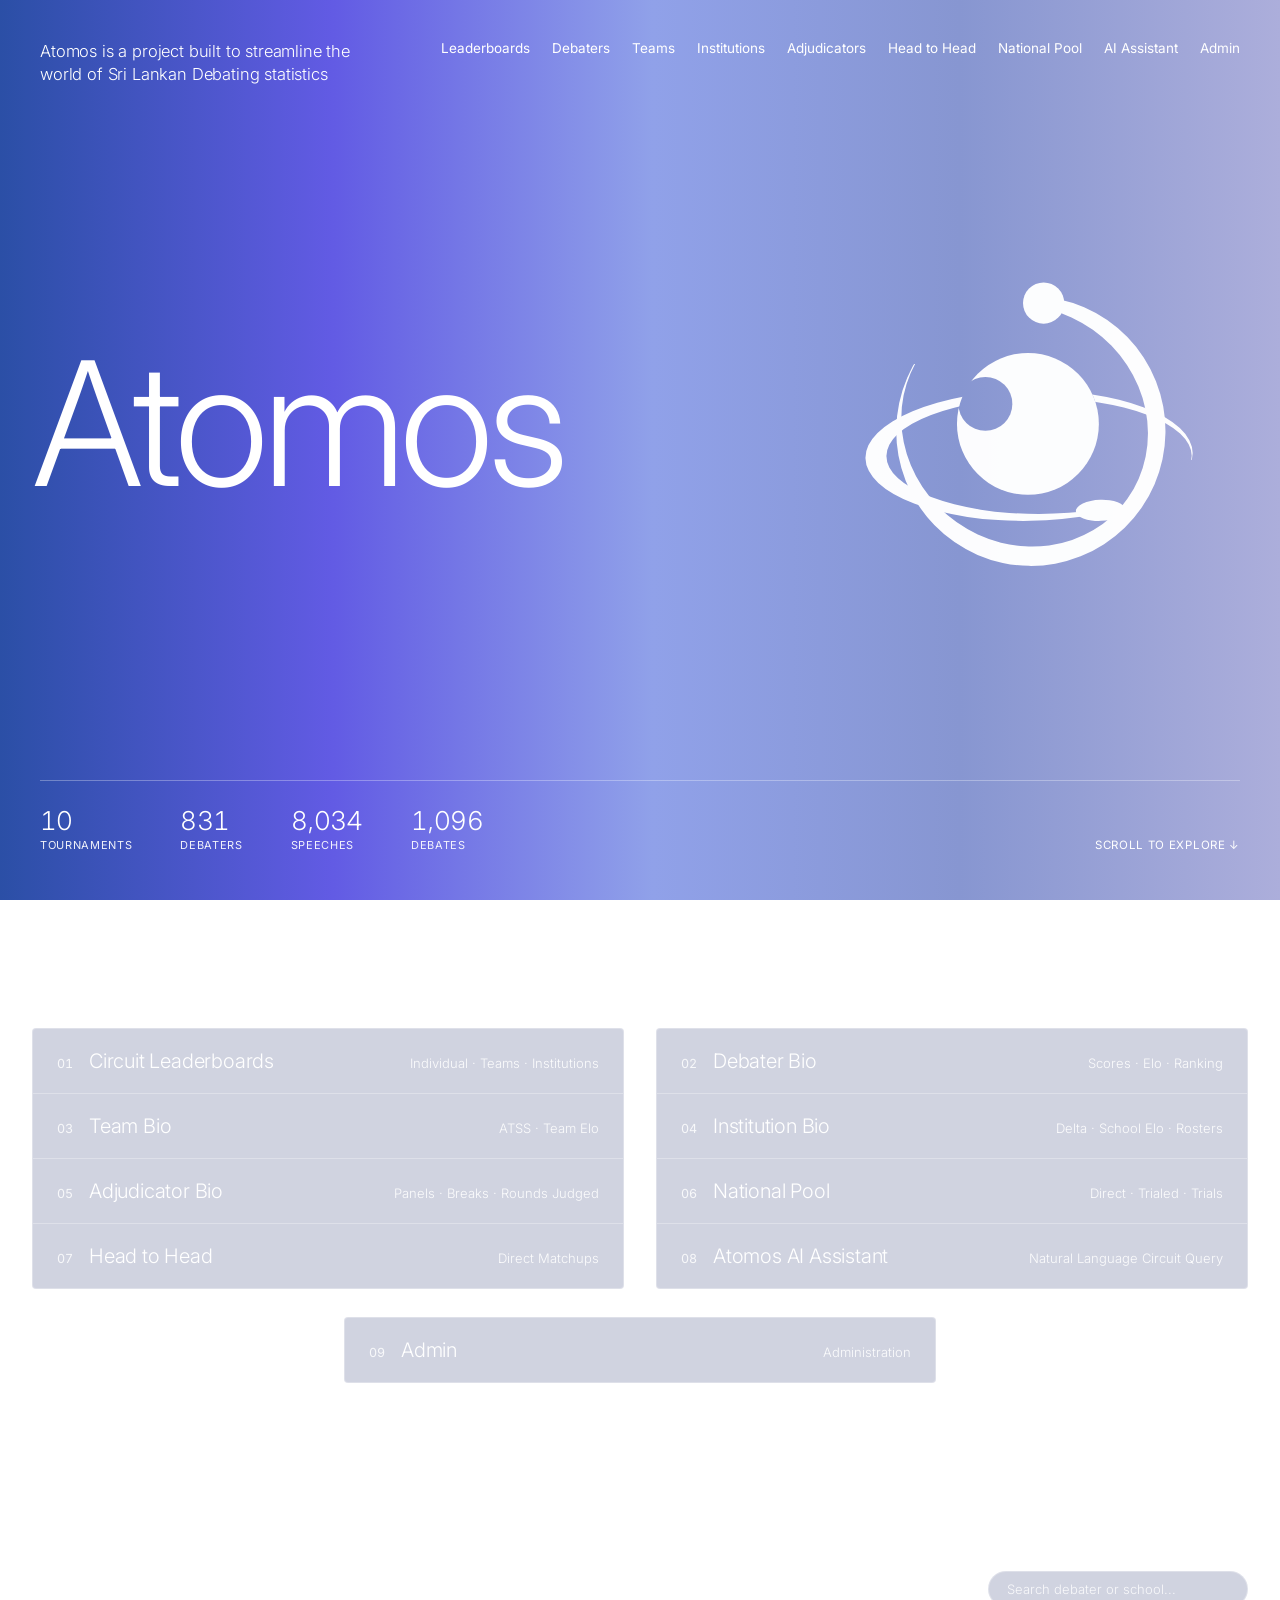
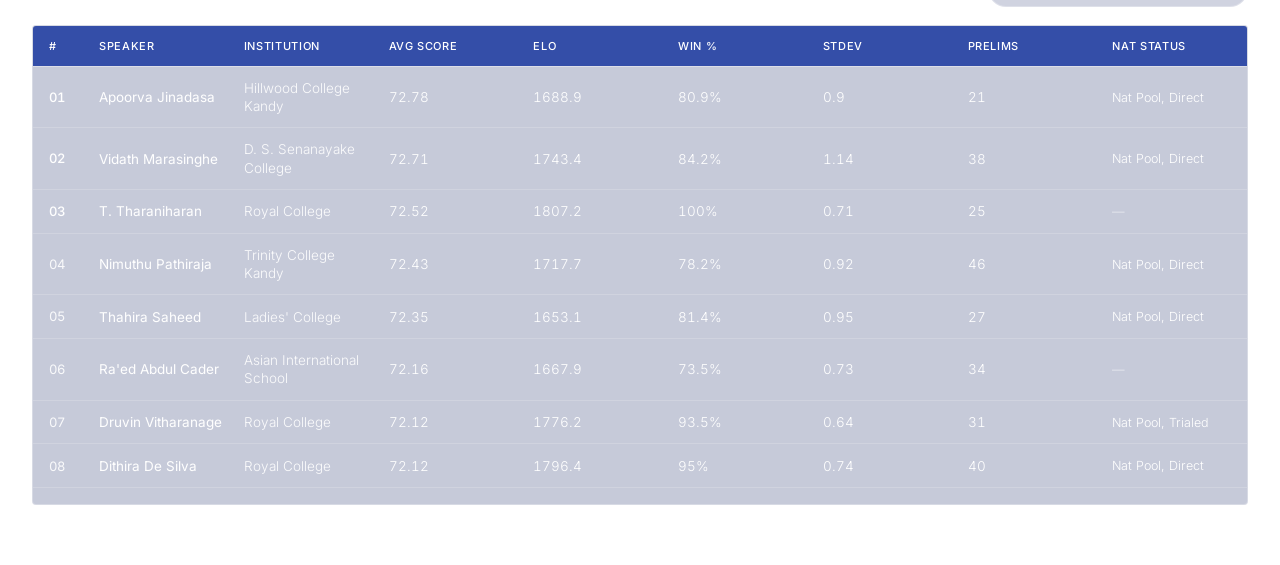
==== commit b21830ca: "Fix leaderboard tabs scrollbar, compact column spacing with zero horizontal slider, opaque sticky he" ====
--- a/web/index.html
+++ b/web/index.html
@@ -16,7 +16,7 @@
   <link rel="preconnect" href="https://fonts.googleapis.com" />
   <link rel="preconnect" href="https://fonts.gstatic.com" crossorigin />
   <link href="https://fonts.googleapis.com/css2?family=Inter:wght@200;300;400;500;600&family=JetBrains+Mono:wght@300;400;500&display=swap" rel="stylesheet" />
-  <link rel="stylesheet" href="styles.css?v=14" />
+  <link rel="stylesheet" href="styles.css?v=15" />
   <link rel="icon" type="image/png" sizes="64x64" href="assets/favicon.png" />
   <link rel="icon" type="image/x-icon" href="favicon.ico" />
   <link rel="apple-touch-icon" href="assets/logo_icon.png" />
@@ -293,7 +293,7 @@
     </div>
   </section>
 
-  <script src="app.js?v=14"></script>
+  <script src="app.js?v=15"></script>
   <!-- Cloudflare Web Analytics -->
   <script type="module" src="https://static.cloudflareinsights.com/beacon.min.js" data-cf-beacon='{"token": "f88322e0730e4449a5bb81b8e7aad80f"}'></script>
   <!-- End Cloudflare Web Analytics -->
--- a/web/styles.css
+++ b/web/styles.css
@@ -1,10 +1,10 @@
 /* ==========================================================================
-   ATOMOS — CANVA EDITORIAL MINIMALISM DESIGN SYSTEM
+   ATOMOS — CANVA EDITORIAL MINIMALISM DESIGN SYSTEM (V15)
    Unified Descendant of the Homepage Across All 10 Pages
-   5-Stop 90° Linear Gradient · Light Inter + JetBrains Mono · Hairline Glass
+   5-Stop 90° Linear Gradient · Pure Inter Typography · Calm High-Contrast Glass
    ========================================================================== */
 
-@import url('https://fonts.googleapis.com/css2?family=Inter:wght@200;300;400;500;600&family=JetBrains+Mono:wght@300;400;500&display=swap');
+@import url('https://fonts.googleapis.com/css2?family=Inter:wght@200;300;400;500;600&display=swap');
 
 :root {
   /* Exact 5-stop 90° linear gradient from homepage */
@@ -17,26 +17,39 @@
     #acaedb 100%
   );
 
+  /* 100% Opaque matching gradient for sticky table headers (zero bleed-through) */
+  --sticky-header-gradient: linear-gradient(
+    90deg,
+    #213e88 0%,
+    #4c46bd 26%,
+    #6e7ec4 51%,
+    #6775b2 75%,
+    #8385b4 100%
+  );
+
+  /* Single calm, unified sans-serif font family across the entire website */
   --font-display: 'Inter', -apple-system, BlinkMacSystemFont, 'Segoe UI', sans-serif;
   --font-hero: 'Inter', -apple-system, BlinkMacSystemFont, 'Segoe UI', sans-serif;
   --font-sans: 'Inter', -apple-system, BlinkMacSystemFont, 'Segoe UI', sans-serif;
-  --font-mono: 'JetBrains Mono', monospace;
+  --font-mono: 'Inter', -apple-system, BlinkMacSystemFont, 'Segoe UI', sans-serif;
 
   --text-primary: #ffffff;
   --text-main: #ffffff;
-  --text-soft: rgba(255, 255, 255, 0.88);
-  --text-muted: rgba(255, 255, 255, 0.72);
-  --text-subtle: rgba(255, 255, 255, 0.62);
-
-  --hairline: rgba(255, 255, 255, 0.26);
-  --hairline-strong: rgba(255, 255, 255, 0.42);
-  --hairline-subtle: rgba(255, 255, 255, 0.15);
-
-  --surface-glass: rgba(255, 255, 255, 0.04);
-  --surface-glass-hover: rgba(255, 255, 255, 0.085);
-  --surface-panel: rgba(20, 35, 96, 0.14);
-  --surface-dropdown: rgba(34, 56, 138, 0.94);
-  --surface-sticky-th: rgba(43, 79, 166, 0.88);
+  --text-soft: rgba(255, 255, 255, 0.92);
+  --text-muted: rgba(255, 255, 255, 0.85);
+  --text-subtle: rgba(255, 255, 255, 0.78);
+
+  --hairline: rgba(255, 255, 255, 0.30);
+  --hairline-strong: rgba(255, 255, 255, 0.50);
+  --hairline-subtle: rgba(255, 255, 255, 0.18);
+
+  /* Calm deep periwinkle-indigo glass tint that guarantees crisp white-text contrast
+     even on the lighter lavender right side of the gradient */
+  --surface-glass: rgba(22, 38, 102, 0.20);
+  --surface-glass-hover: rgba(22, 38, 102, 0.30);
+  --surface-panel: rgba(20, 35, 96, 0.24);
+  --surface-dropdown: #2c479c;
+  --surface-sticky-th: #344ea8;
 }
 
 * {
@@ -47,6 +60,11 @@
 
 .hidden {
   display: none !important;
+}
+
+.monospace {
+  font-family: var(--font-display);
+  font-variant-numeric: tabular-nums;
 }
 
 html,
@@ -74,7 +92,7 @@
 .canva-hero {
   min-height: 100vh;
   width: 100%;
-  padding: 44px 56px 52px;
+  padding: 40px 40px 48px;
   display: flex;
   flex-direction: column;
   justify-content: space-between;
@@ -93,7 +111,7 @@
   font-weight: 300;
   line-height: 1.38;
   letter-spacing: -0.01em;
-  color: rgba(255, 255, 255, 0.95);
+  color: #ffffff;
   max-width: 380px;
   flex-shrink: 0;
 }
@@ -104,9 +122,9 @@
   align-items: center;
   flex-wrap: wrap;
   justify-content: flex-end;
-  font-size: 13px;
-  font-weight: 300;
-  color: rgba(255, 255, 255, 0.92);
+  font-size: 13.5px;
+  font-weight: 400;
+  color: #ffffff;
 }
 
 .canva-minimal-nav a {
@@ -162,7 +180,7 @@
   width: clamp(240px, 27vw, 390px);
   height: auto;
   object-fit: contain;
-  opacity: 0.96;
+  opacity: 0.98;
   transition: transform 0.35s ease, opacity 0.35s ease;
 }
 
@@ -179,7 +197,7 @@
   border-top: 1px solid var(--hairline);
   font-size: 13px;
   font-weight: 300;
-  color: var(--text-soft);
+  color: #ffffff;
 }
 
 .canva-vitals-inline {
@@ -199,28 +217,31 @@
   font-weight: 300;
   letter-spacing: -0.02em;
   color: #ffffff;
+  font-variant-numeric: tabular-nums;
 }
 
 .canva-vital-lbl {
   font-size: 11px;
+  font-weight: 400;
   text-transform: uppercase;
-  letter-spacing: 0.08em;
-  color: rgba(255, 255, 255, 0.74);
+  letter-spacing: 0.06em;
+  color: var(--text-soft);
 }
 
 .scroll-cue {
-  font-family: var(--font-mono);
-  font-size: 11px;
-  letter-spacing: 0.1em;
+  font-family: var(--font-display);
+  font-size: 11.5px;
+  font-weight: 400;
+  letter-spacing: 0.06em;
   text-transform: uppercase;
-  color: rgba(255, 255, 255, 0.82);
+  color: #ffffff;
 }
 
 /* ==========================================================================
    2. HOMEPAGE: CIRCUIT MODULES & STANDINGS SECTIONS
    ========================================================================== */
 .editorial-section {
-  padding: 68px 56px;
+  padding: 60px 32px;
   border-top: 1px solid var(--hairline);
 }
 
@@ -228,7 +249,7 @@
   display: flex;
   justify-content: space-between;
   align-items: baseline;
-  margin-bottom: 32px;
+  margin-bottom: 28px;
   flex-wrap: wrap;
   gap: 16px;
 }
@@ -241,25 +262,26 @@
 }
 
 .editorial-kicker {
-  font-family: var(--font-mono);
-  font-size: 11px;
-  letter-spacing: 0.12em;
+  font-family: var(--font-display);
+  font-size: 12px;
+  font-weight: 400;
+  letter-spacing: 0.06em;
   text-transform: uppercase;
-  color: rgba(255, 255, 255, 0.74);
+  color: var(--text-soft);
 }
 
 .directory-columns {
   display: grid;
   grid-template-columns: repeat(2, 1fr);
-  gap: 48px;
+  gap: 32px;
 }
 
 .directory-box {
   border: 1px solid var(--hairline);
   border-radius: 4px;
-  background: rgba(255, 255, 255, 0.035);
-  backdrop-filter: blur(6px);
-  -webkit-backdrop-filter: blur(6px);
+  background: var(--surface-glass);
+  backdrop-filter: blur(8px);
+  -webkit-backdrop-filter: blur(8px);
   overflow: hidden;
 }
 
@@ -278,7 +300,7 @@
 }
 
 .directory-row:hover {
-  background: rgba(255, 255, 255, 0.08);
+  background: var(--surface-glass-hover);
 }
 
 .directory-bottom-center {
@@ -288,31 +310,34 @@
 }
 
 .directory-bottom-center .directory-box {
-  width: calc(50% - 24px);
+  width: calc(50% - 16px);
 }
 
 .dir-left {
   display: flex;
   align-items: baseline;
-  gap: 18px;
+  gap: 16px;
 }
 
 .dir-num {
-  font-family: var(--font-mono);
-  font-size: 12px;
-  color: rgba(255, 255, 255, 0.62);
+  font-family: var(--font-display);
+  font-variant-numeric: tabular-nums;
+  font-size: 12.5px;
+  font-weight: 400;
+  color: var(--text-muted);
 }
 
 .dir-name {
-  font-size: 21px;
+  font-size: 20px;
   font-weight: 300;
   letter-spacing: -0.01em;
+  color: #ffffff;
 }
 
 .dir-meta {
   font-size: 13px;
   font-weight: 300;
-  color: rgba(255, 255, 255, 0.78);
+  color: var(--text-soft);
   text-align: right;
 }
 
@@ -322,32 +347,31 @@
   justify-content: space-between;
   align-items: center;
   gap: 20px;
-  margin-bottom: 20px;
+  margin-bottom: 18px;
   flex-wrap: wrap;
 }
 
 .minimal-pills {
   display: flex;
-  gap: 26px;
+  gap: 24px;
   border-bottom: 1px solid var(--hairline);
   padding-bottom: 10px;
   flex-wrap: wrap;
+  overflow: visible;
 }
 
 .minimal-pill {
   background: none;
   border: none;
-  color: rgba(255, 255, 255, 0.68);
+  color: var(--text-muted);
   font-family: var(--font-display);
   font-size: 13.5px;
   font-weight: 400;
   cursor: pointer;
   padding: 0 0 10px 0;
   margin-bottom: -11px;
-  border-bottom: 1.5px solid transparent;
+  border-bottom: 2px solid transparent;
   transition: all 0.2s ease;
-  text-transform: none;
-  letter-spacing: normal;
 }
 
 .minimal-pill.active,
@@ -358,7 +382,7 @@
 }
 
 .minimal-search {
-  background: rgba(255, 255, 255, 0.08);
+  background: var(--surface-glass);
   border: 1px solid var(--hairline);
   border-radius: 999px;
   padding: 9px 18px;
@@ -372,17 +396,18 @@
 }
 
 .minimal-search::placeholder {
-  color: rgba(255, 255, 255, 0.68);
+  color: var(--text-muted);
 }
 
 .minimal-search:focus {
   border-color: #ffffff;
-  background: rgba(255, 255, 255, 0.14);
+  background: var(--surface-glass-hover);
 }
 
 .minimal-table-scroll {
-  max-height: 460px;
+  max-height: 480px;
   overflow-y: auto;
+  overflow-x: hidden;
   border: 1px solid var(--hairline);
   border-radius: 4px;
   background: var(--surface-panel);
@@ -395,14 +420,19 @@
    ========================================================================== */
 .tabby-nav {
   width: 100%;
-  padding: 36px 56px 26px;
+  padding: 28px 32px 22px;
   border-bottom: 1px solid var(--hairline);
   display: flex;
   align-items: center;
   justify-content: space-between;
-  gap: 28px;
+  gap: 24px;
   flex-wrap: wrap;
   background: transparent;
+}
+
+.nav-brand {
+  display: flex;
+  align-items: center;
 }
 
 .nav-brand-link {
@@ -418,7 +448,7 @@
   height: 26px;
   object-fit: contain;
   display: block;
-  opacity: 0.96;
+  opacity: 0.98;
   transition: transform 0.25s ease;
 }
 
@@ -437,7 +467,7 @@
 
 .nav-links {
   display: flex;
-  gap: 22px;
+  gap: 20px;
   align-items: center;
   flex-wrap: wrap;
   justify-content: flex-end;
@@ -445,9 +475,9 @@
 
 .nav-link {
   font-family: var(--font-display);
-  font-size: 13px;
-  font-weight: 300;
-  color: rgba(255, 255, 255, 0.84);
+  font-size: 13.5px;
+  font-weight: 300;
+  color: var(--text-soft);
   text-decoration: none;
   position: relative;
   padding: 0 0 4px 0;
@@ -461,7 +491,7 @@
   left: 0;
   bottom: 0;
   width: 0%;
-  height: 1px;
+  height: 1.5px;
   background: #ffffff;
   transition: width 0.22s ease;
 }
@@ -481,16 +511,17 @@
 }
 
 /* ==========================================================================
-   4. SUBPAGE CONTAINERS, HEADERS & KICKERS
+   4. SUBPAGE CONTAINERS, HEADERS & KICKERS (WIDER CONTAINER FOR ZERO SLIDER)
    ========================================================================== */
 .subpage-container {
   width: 100%;
-  padding: 52px 56px 64px;
-  min-height: calc(100vh - 95px);
+  max-width: 100%;
+  padding: 36px 28px 56px;
+  min-height: calc(100vh - 85px);
   display: flex;
   flex-direction: column;
   justify-content: space-between;
-  gap: 32px;
+  gap: 28px;
 }
 
 .subpage-card {
@@ -503,12 +534,12 @@
 
 .subpage-title {
   font-family: var(--font-display);
-  font-size: 32px;
+  font-size: 30px;
   font-weight: 300;
   letter-spacing: -0.02em;
   color: #ffffff;
-  margin-bottom: 28px;
-  padding-bottom: 20px;
+  margin-bottom: 22px;
+  padding-bottom: 16px;
   border-bottom: 1px solid var(--hairline);
   display: flex;
   align-items: baseline;
@@ -518,12 +549,12 @@
 }
 
 .badge-count {
-  font-family: var(--font-mono);
-  font-size: 11px;
-  font-weight: 400;
-  letter-spacing: 0.12em;
+  font-family: var(--font-display);
+  font-size: 11.5px;
+  font-weight: 400;
+  letter-spacing: 0.06em;
   text-transform: uppercase;
-  color: rgba(255, 255, 255, 0.76);
+  color: var(--text-soft);
   background: none;
   border: none;
   padding: 0;
@@ -535,32 +566,32 @@
   display: flex;
   justify-content: space-between;
   align-items: center;
-  padding-top: 24px;
-  margin-top: 48px;
+  padding-top: 22px;
+  margin-top: 40px;
   border-top: 1px solid var(--hairline);
 }
 
 .footer-tag {
-  font-family: var(--font-mono);
-  font-size: 11px;
-  letter-spacing: 0.12em;
-  color: rgba(255, 255, 255, 0.72);
+  font-family: var(--font-display);
+  font-size: 11.5px;
+  letter-spacing: 0.08em;
+  color: var(--text-soft);
   text-transform: uppercase;
   font-weight: 400;
   margin-left: auto;
 }
 
 /* ==========================================================================
-   5. EDITORIAL TABLES, SCROLL CONTAINERS, BADGES & LINKS
+   5. EDITORIAL TABLES (SOLID OPAQUE STICKY HEADERS & COMPACT ZERO-SLIDER FIT)
    ========================================================================== */
 .data-table-wrap,
 .table-responsive,
 .table-container {
   width: 100%;
   max-width: 100%;
-  max-height: 540px;
+  max-height: 580px;
   overflow-y: auto;
-  overflow-x: auto;
+  overflow-x: hidden;
   border: 1px solid var(--hairline);
   border-radius: 4px;
   background: var(--surface-panel);
@@ -596,52 +627,107 @@
 .pool-tier-body::-webkit-scrollbar-thumb,
 .roster-list::-webkit-scrollbar-thumb,
 .chat-messages::-webkit-scrollbar-thumb {
-  background: rgba(255, 255, 255, 0.32);
+  background: rgba(255, 255, 255, 0.36);
   border-radius: 999px;
 }
 
 .minimal-table,
-.atomos-table,
 .leaderboard-table,
 .data-table {
   width: 100%;
+  table-layout: auto;
   border-collapse: collapse;
   text-align: left;
   font-family: var(--font-display);
-  font-size: 14px;
-  font-weight: 300;
-}
-
+  font-size: 13.5px;
+  font-weight: 400;
+}
+
+.atomos-table {
+  width: 100%;
+  table-layout: fixed;
+  border-collapse: collapse;
+  text-align: left;
+  font-family: var(--font-display);
+  font-size: 13.5px;
+  font-weight: 400;
+}
+
+/* 100% Solid Opaque Sticky Table Header — Zero Row Bleed-Through When Scrolling */
 .minimal-table th,
 .atomos-table th,
 .leaderboard-table th,
 .data-table th {
   position: sticky;
   top: 0;
-  z-index: 20;
-  background: var(--surface-sticky-th);
-  backdrop-filter: blur(12px);
-  -webkit-backdrop-filter: blur(12px);
-  font-family: var(--font-mono);
+  z-index: 30;
+  background: var(--sticky-header-gradient);
+  background-attachment: fixed;
+  background-color: var(--surface-sticky-th);
+  font-family: var(--font-display);
   font-size: 11px;
-  font-weight: 400;
+  font-weight: 500;
   text-transform: uppercase;
-  letter-spacing: 0.08em;
-  color: rgba(255, 255, 255, 0.84);
-  padding: 14px 18px;
-  border-bottom: 1px solid var(--hairline);
+  letter-spacing: 0.06em;
+  color: #ffffff;
+  padding: 13px 10px;
+  border-bottom: 1px solid rgba(255, 255, 255, 0.38);
   white-space: nowrap;
+  box-shadow: 0 2px 6px rgba(15, 26, 75, 0.18);
+}
+
+.minimal-table th:first-child,
+.atomos-table th:first-child,
+.leaderboard-table th:first-child,
+.data-table th:first-child {
+  padding-left: 16px;
+}
+
+.minimal-table th:last-child,
+.atomos-table th:last-child,
+.leaderboard-table th:last-child,
+.data-table th:last-child {
+  padding-right: 16px;
 }
 
 .minimal-table td,
 .atomos-table td,
 .leaderboard-table td,
 .data-table td {
-  padding: 15px 18px;
+  padding: 12px 10px;
   border-bottom: 1px solid var(--hairline-subtle);
   color: #ffffff;
-  white-space: nowrap;
-  font-weight: 300;
+  font-weight: 300;
+  line-height: 1.35;
+  vertical-align: middle;
+}
+
+.minimal-table td:first-child,
+.atomos-table td:first-child,
+.leaderboard-table td:first-child,
+.data-table td:first-child {
+  padding-left: 16px;
+  width: 46px;
+}
+
+.minimal-table td:last-child,
+.atomos-table td:last-child,
+.leaderboard-table td:last-child,
+.data-table td:last-child {
+  padding-right: 16px;
+}
+
+/* Keep Speaker & Institution columns compact so Institution and Avg Score sit close together */
+.minimal-table td:nth-child(2),
+.atomos-table td:nth-child(2) {
+  max-width: 210px;
+  white-space: normal;
+}
+
+.minimal-table td:nth-child(3),
+.atomos-table td:nth-child(3) {
+  max-width: 195px;
+  white-space: normal;
 }
 
 .minimal-table tbody tr:last-child td,
@@ -655,20 +741,21 @@
 .atomos-table tbody tr:hover td,
 .leaderboard-table tbody tr:hover td,
 .data-table tbody tr:hover td {
-  background: rgba(255, 255, 255, 0.075);
+  background: rgba(255, 255, 255, 0.09);
 }
 
 .num-col {
-  text-align: right;
+  text-align: left;
   font-variant-numeric: tabular-nums;
   font-family: var(--font-display);
+  white-space: nowrap;
 }
 
 .clickable-row {
   cursor: pointer;
 }
 
-/* Table Links */
+/* Table Links — Clean, Calm, Uniform Readability */
 .table-link {
   color: #ffffff;
   font-weight: 400;
@@ -682,7 +769,7 @@
 }
 
 .table-link-inst {
-  color: rgba(255, 255, 255, 0.82);
+  color: rgba(255, 255, 255, 0.92);
   font-weight: 300;
   text-decoration: none;
   transition: color 0.15s ease;
@@ -696,71 +783,81 @@
 
 /* Editorial Rank & Nat Status Badges */
 .rank-badge {
-  font-family: var(--font-mono);
+  font-family: var(--font-display);
+  font-variant-numeric: tabular-nums;
   font-size: 13px;
-  font-weight: 300;
-  color: rgba(255, 255, 255, 0.78);
-  background: none;
-  border: none;
-  padding: 0;
-}
-
-.rank-1,
-.rank-2,
-.rank-3 {
-  color: #ffffff;
-  font-weight: 500;
-}
-
-.nat-tag {
-  font-family: var(--font-display);
-  font-size: 13px;
-  font-weight: 300;
+  font-weight: 400;
   color: rgba(255, 255, 255, 0.9);
   background: none;
   border: none;
   padding: 0;
 }
 
+.rank-1,
+.rank-2,
+.rank-3 {
+  color: #ffffff;
+  font-weight: 500;
+}
+
+.nat-tag,
+.nat-direct,
+.nat-trialed,
+.nat-trials {
+  font-family: var(--font-display);
+  font-size: 12.5px;
+  font-weight: 300;
+  color: #ffffff;
+  background: none;
+  border: none;
+  padding: 0;
+  white-space: nowrap;
+}
+
 .nat-none {
-  color: rgba(255, 255, 255, 0.55);
+  color: rgba(255, 255, 255, 0.65);
 }
 
 /* Break Position Tags */
-.break-tag {
+.break-tag,
+.break-champion,
+.break-finalist,
+.break-semis,
+.break-quarters,
+.break-octos {
   display: inline-block;
-  font-family: var(--font-mono);
-  font-size: 11px;
-  font-weight: 400;
-  letter-spacing: 0.04em;
+  font-family: var(--font-display);
+  font-size: 11.5px;
+  font-weight: 400;
   padding: 3px 9px;
   border-radius: 3px;
   border: 1px solid var(--hairline);
-  background: rgba(255, 255, 255, 0.06);
+  background: rgba(255, 255, 255, 0.1);
   color: #ffffff;
   white-space: nowrap;
 }
 
 .break-tag.break-champion {
-  background: rgba(255, 255, 255, 0.18);
+  background: rgba(255, 255, 255, 0.22);
   border-color: rgba(255, 255, 255, 0.65);
   font-weight: 500;
 }
 
 .break-tag.break-finalist {
-  background: rgba(255, 255, 255, 0.12);
+  background: rgba(255, 255, 255, 0.15);
   border-color: rgba(255, 255, 255, 0.45);
 }
 
 .break-tag.break-none {
   border: none;
   background: none;
-  color: rgba(255, 255, 255, 0.6);
+  color: rgba(255, 255, 255, 0.65);
   padding: 0;
 }
 
 /* ==========================================================================
    6. SUBPAGE TABS, MODE SWITCHERS, METRIC PILLS & SEARCH INPUTS
+      (overflow: visible on .subpage-tabs fixes the tiny scrollbar next to Adjudicators)
    ========================================================================== */
 .subpage-tabs-bar {
   display: flex;
@@ -770,21 +867,22 @@
   gap: 16px;
   border-bottom: 1px solid var(--hairline);
   padding-bottom: 10px;
-  margin-bottom: 20px;
+  margin-bottom: 18px;
 }
 
 .subpage-tabs {
   display: flex;
   gap: 26px;
-  overflow-x: auto;
+  flex-wrap: wrap;
+  overflow: visible;
   align-items: center;
 }
 
 .subpage-tab-btn {
   background: none;
   border: none;
-  border-bottom: 1.5px solid transparent;
-  color: rgba(255, 255, 255, 0.68);
+  border-bottom: 2px solid transparent;
+  color: var(--text-muted);
   font-family: var(--font-display);
   font-size: 14px;
   font-weight: 300;
@@ -807,7 +905,7 @@
   align-items: center;
   border: 1px solid var(--hairline);
   border-radius: 4px;
-  background: rgba(255, 255, 255, 0.04);
+  background: var(--surface-glass);
   overflow: hidden;
   margin-left: auto;
 }
@@ -815,31 +913,30 @@
 .mode-switch-btn {
   background: transparent;
   border: none;
-  color: rgba(255, 255, 255, 0.72);
-  font-family: var(--font-mono);
-  font-size: 11px;
-  font-weight: 400;
-  letter-spacing: 0.08em;
+  color: var(--text-soft);
+  font-family: var(--font-display);
+  font-size: 12px;
+  font-weight: 300;
+  letter-spacing: 0.04em;
   padding: 7px 14px;
   cursor: pointer;
   transition: all 0.2s ease;
-  text-transform: uppercase;
 }
 
 .mode-switch-btn:hover {
   color: #ffffff;
-  background: rgba(255, 255, 255, 0.08);
+  background: rgba(255, 255, 255, 0.1);
 }
 
 .mode-switch-btn.active {
-  background: rgba(255, 255, 255, 0.2);
-  color: #ffffff;
-  font-weight: 500;
+  background: rgba(255, 255, 255, 0.22);
+  color: #ffffff;
+  font-weight: 400;
 }
 
 /* Metric Pills Bar in Leaderboards */
 .metric-toolbar-wrap {
-  margin-bottom: 18px;
+  margin-bottom: 16px;
 }
 
 .metric-pills-bar {
@@ -850,9 +947,9 @@
 }
 
 .metric-pill-btn {
-  background: rgba(255, 255, 255, 0.04);
-  border: 1px solid var(--hairline);
-  color: rgba(255, 255, 255, 0.76);
+  background: var(--surface-glass);
+  border: 1px solid var(--hairline);
+  color: var(--text-soft);
   font-family: var(--font-display);
   font-size: 12.5px;
   font-weight: 300;
@@ -864,8 +961,8 @@
 
 .metric-pill-btn:hover {
   color: #ffffff;
-  border-color: rgba(255, 255, 255, 0.55);
-  background: rgba(255, 255, 255, 0.1);
+  border-color: rgba(255, 255, 255, 0.65);
+  background: var(--surface-glass-hover);
 }
 
 .metric-pill-btn.active {
@@ -879,7 +976,7 @@
 .filter-bar {
   display: flex;
   gap: 12px;
-  margin-bottom: 18px;
+  margin-bottom: 16px;
   flex-wrap: wrap;
   align-items: center;
 }
@@ -889,7 +986,7 @@
 .h2h-search-input,
 .chat-input {
   width: 100%;
-  background: rgba(255, 255, 255, 0.07) !important;
+  background: var(--surface-glass) !important;
   border: 1px solid var(--hairline) !important;
   border-radius: 4px;
   padding: 12px 18px;
@@ -905,7 +1002,7 @@
 .bio-search-input::placeholder,
 .h2h-search-input::placeholder,
 .chat-input::placeholder {
-  color: rgba(255, 255, 255, 0.65) !important;
+  color: var(--text-muted) !important;
 }
 
 .filter-input:focus,
@@ -913,7 +1010,7 @@
 .h2h-search-input:focus,
 .chat-input:focus {
   border-color: #ffffff !important;
-  background: rgba(255, 255, 255, 0.12) !important;
+  background: var(--surface-glass-hover) !important;
 }
 
 /* ==========================================================================
@@ -937,7 +1034,7 @@
   transform: translateY(-50%);
   background: none;
   border: none;
-  color: rgba(255, 255, 255, 0.72);
+  color: var(--text-soft);
   cursor: pointer;
   font-size: 18px;
   padding: 4px;
@@ -959,8 +1056,6 @@
   max-height: 290px;
   overflow-y: auto;
   background: var(--surface-dropdown);
-  backdrop-filter: blur(18px);
-  -webkit-backdrop-filter: blur(18px);
   border: 1px solid var(--hairline-strong);
   border-radius: 4px;
   z-index: 1000;
@@ -990,12 +1085,13 @@
 .h2h-autocomplete-item:hover,
 .h2h-autocomplete-item.active,
 .entity-auto-item:hover {
-  background: rgba(255, 255, 255, 0.12);
+  background: rgba(255, 255, 255, 0.14);
 }
 
 .bio-auto-name,
 .h2h-auto-name,
-.entity-auto-title {
+.entity-auto-title,
+.bio-ac-name {
   font-size: 14px;
   font-weight: 400;
   color: #ffffff;
@@ -1003,10 +1099,11 @@
 
 .bio-auto-inst,
 .h2h-auto-inst,
-.entity-auto-sub {
+.entity-auto-sub,
+.bio-ac-inst {
   font-size: 12px;
   font-weight: 300;
-  color: rgba(255, 255, 255, 0.72);
+  color: var(--text-soft);
 }
 
 .bio-auto-meta,
@@ -1020,9 +1117,10 @@
 .bio-auto-stat,
 .h2h-auto-stat,
 .entity-auto-stats {
-  font-family: var(--font-mono);
-  font-size: 11px;
-  color: rgba(255, 255, 255, 0.88);
+  font-family: var(--font-display);
+  font-variant-numeric: tabular-nums;
+  font-size: 12px;
+  color: #ffffff;
   font-weight: 400;
 }
 
@@ -1049,23 +1147,23 @@
 
 .bio-name {
   font-family: var(--font-display);
-  font-size: 34px;
+  font-size: 32px;
   font-weight: 300;
   letter-spacing: -0.02em;
   color: #ffffff;
-  line-height: 1.1;
+  line-height: 1.15;
 }
 
 .bio-institution {
   font-family: var(--font-display);
   font-size: 15px;
   font-weight: 300;
-  color: rgba(255, 255, 255, 0.82);
+  color: var(--text-soft);
 }
 
 .bio-stats-grid {
   display: grid;
-  grid-template-columns: repeat(auto-fit, minmax(140px, 1fr));
+  grid-template-columns: repeat(auto-fit, minmax(150px, 1fr));
   gap: 14px;
   margin-bottom: 28px;
 }
@@ -1085,6 +1183,7 @@
 
 .bio-stat-val {
   font-family: var(--font-display);
+  font-variant-numeric: tabular-nums;
   font-size: 26px;
   font-weight: 300;
   letter-spacing: -0.02em;
@@ -1092,28 +1191,110 @@
 }
 
 .bio-stat-lbl {
-  font-family: var(--font-mono);
-  font-size: 10.5px;
-  font-weight: 400;
-  letter-spacing: 0.08em;
+  font-family: var(--font-display);
+  font-size: 11px;
+  font-weight: 500;
+  letter-spacing: 0.05em;
   text-transform: uppercase;
-  color: rgba(255, 255, 255, 0.72);
+  color: #ffffff;
   margin-top: 6px;
 }
 
+.bio-stat-sub {
+  font-family: var(--font-display);
+  font-size: 12px;
+  font-weight: 300;
+  color: var(--text-soft);
+  margin-top: 3px;
+}
+
 .bio-section-heading {
-  font-family: var(--font-mono);
-  font-size: 11.5px;
-  font-weight: 400;
-  letter-spacing: 0.12em;
+  font-family: var(--font-display);
+  font-size: 12px;
+  font-weight: 500;
+  letter-spacing: 0.06em;
   text-transform: uppercase;
-  color: rgba(255, 255, 255, 0.82);
+  color: #ffffff;
   margin: 28px 0 14px;
   padding-bottom: 8px;
-  border-bottom: 1px solid var(--hairline-subtle);
+  border-bottom: 1px solid var(--hairline);
   display: flex;
   align-items: center;
   gap: 8px;
+}
+
+/* Score Pills & Trajectory Lists (Previously Missing Classes!) */
+.trajectory-list,
+.achievement-list {
+  display: flex;
+  flex-direction: column;
+  gap: 10px;
+}
+
+.score-pills {
+  display: flex;
+  flex-wrap: wrap;
+  gap: 8px;
+  margin-top: 4px;
+}
+
+.score-pill {
+  display: inline-flex;
+  align-items: center;
+  gap: 6px;
+  padding: 5px 12px;
+  border-radius: 4px;
+  font-family: var(--font-display);
+  font-variant-numeric: tabular-nums;
+  font-size: 12.5px;
+  font-weight: 400;
+  color: #ffffff;
+  background: rgba(255, 255, 255, 0.12);
+  border: 1px solid var(--hairline);
+  transition: background 0.15s ease, border-color 0.15s ease;
+}
+
+.score-pill:hover {
+  background: rgba(255, 255, 255, 0.22);
+  border-color: #ffffff;
+}
+
+.score-pill.pill-win {
+  background: rgba(255, 255, 255, 0.18);
+  border-color: rgba(255, 255, 255, 0.52);
+  color: #ffffff;
+}
+
+.score-pill.pill-loss {
+  background: rgba(20, 35, 96, 0.26);
+  border-color: rgba(255, 255, 255, 0.26);
+  color: rgba(255, 255, 255, 0.9);
+}
+
+.score-pill.pill-reply {
+  background: rgba(255, 255, 255, 0.16);
+  border-color: rgba(255, 255, 255, 0.45);
+  color: #ffffff;
+}
+
+/* Institution Team Pill Buttons (.opt-btn) */
+.opt-btn {
+  display: inline-flex;
+  align-items: center;
+  padding: 9px 16px;
+  border-radius: 4px;
+  font-family: var(--font-display);
+  font-size: 13px;
+  font-weight: 400;
+  color: #ffffff;
+  background: var(--surface-glass);
+  border: 1px solid var(--hairline);
+  transition: all 0.18s ease;
+}
+
+.opt-btn:hover {
+  background: rgba(255, 255, 255, 0.2);
+  border-color: #ffffff;
 }
 
 /* Speaker Positions Graph */
@@ -1143,8 +1324,8 @@
   display: flex;
   align-items: center;
   justify-content: center;
-  font-family: var(--font-mono);
-  font-size: 10px;
+  font-family: var(--font-display);
+  font-size: 10.5px;
   font-weight: 400;
   color: #ffffff;
   transition: width 0.3s ease;
@@ -1164,49 +1345,13 @@
 }
 
 .position-stat-box {
-  background: rgba(255, 255, 255, 0.03);
+  background: var(--surface-glass);
   border: 1px solid var(--hairline);
   border-radius: 4px;
   padding: 14px 16px;
   display: flex;
   flex-direction: column;
   gap: 6px;
-}
-
-.position-box-header {
-  display: flex;
-  align-items: center;
-  justify-content: space-between;
-}
-
-.position-box-tag {
-  font-family: var(--font-mono);
-  font-size: 10px;
-  font-weight: 400;
-  letter-spacing: 0.08em;
-  text-transform: uppercase;
-  color: rgba(255, 255, 255, 0.78);
-}
-
-.position-box-count {
-  font-family: var(--font-display);
-  font-size: 24px;
-  font-weight: 300;
-  color: #ffffff;
-  line-height: 1;
-}
-
-.position-box-sub {
-  font-family: var(--font-mono);
-  font-size: 11px;
-  color: rgba(255, 255, 255, 0.74);
-  display: flex;
-  justify-content: space-between;
-}
-
-.position-box-avg {
-  color: #ffffff;
-  font-weight: 400;
 }
 
 /* Lineups, Rosters, & Trajectory Cards */
@@ -1226,7 +1371,6 @@
   border: 1px solid var(--hairline);
   border-radius: 4px;
   padding: 14px 18px;
-  margin-bottom: 8px;
   display: flex;
   align-items: center;
   justify-content: space-between;
@@ -1243,8 +1387,9 @@
 }
 
 .lineup-stat {
-  font-family: var(--font-mono);
-  font-size: 13px;
+  font-family: var(--font-display);
+  font-variant-numeric: tabular-nums;
+  font-size: 13.5px;
   font-weight: 400;
   color: #ffffff;
 }
@@ -1257,11 +1402,11 @@
 }
 
 .roster-box-header {
-  font-family: var(--font-mono);
-  font-size: 11px;
-  font-weight: 400;
-  color: rgba(255, 255, 255, 0.82);
-  letter-spacing: 0.1em;
+  font-family: var(--font-display);
+  font-size: 11.5px;
+  font-weight: 500;
+  color: #ffffff;
+  letter-spacing: 0.06em;
   text-transform: uppercase;
   margin-bottom: 12px;
   padding-bottom: 8px;
@@ -1283,14 +1428,14 @@
 .bias-container {
   display: flex;
   flex-direction: column;
-  gap: 6px;
-  margin-top: 8px;
+  gap: 8px;
+  margin-top: 4px;
 }
 
 .bias-bar-wrap {
   width: 100%;
   height: 10px;
-  background: rgba(20, 35, 96, 0.25);
+  background: rgba(20, 35, 96, 0.30);
   border: 1px solid var(--hairline);
   border-radius: 3px;
   overflow: hidden;
@@ -1298,21 +1443,21 @@
 }
 
 .bias-bar-prop {
-  background: rgba(255, 255, 255, 0.78);
+  background: rgba(255, 255, 255, 0.85);
   height: 100%;
 }
 
 .bias-bar-opp {
-  background: rgba(255, 255, 255, 0.28);
+  background: rgba(255, 255, 255, 0.30);
   height: 100%;
 }
 
 .bias-labels {
   display: flex;
   justify-content: space-between;
-  font-family: var(--font-mono);
-  font-size: 11px;
-  color: rgba(255, 255, 255, 0.85);
+  font-family: var(--font-display);
+  font-size: 12px;
+  color: #ffffff;
 }
 
 .round-hover-trigger {
@@ -1328,18 +1473,17 @@
   bottom: calc(100% + 8px);
   left: 0;
   background: var(--surface-dropdown);
-  backdrop-filter: blur(16px);
   border: 1px solid var(--hairline-strong);
-  box-shadow: 0 12px 28px rgba(10, 20, 62, 0.5);
-  padding: 10px 14px;
-  border-radius: 4px;
-  font-family: var(--font-display);
-  font-size: 12px;
+  box-shadow: 0 12px 28px rgba(10, 20, 62, 0.55);
+  padding: 12px 14px;
+  border-radius: 4px;
+  font-family: var(--font-display);
+  font-size: 12.5px;
   white-space: nowrap;
   z-index: 1000;
-  transition: opacity 0.2s ease, visibility 0.2s ease;
+  transition: opacity 0.18s ease, visibility 0.18s ease;
   pointer-events: none;
-  min-width: 190px;
+  min-width: 210px;
 }
 
 .round-hover-trigger:hover .round-tooltip {
@@ -1348,28 +1492,29 @@
 }
 
 .tooltip-title {
-  font-family: var(--font-mono);
-  font-weight: 400;
-  color: #ffffff;
+  font-family: var(--font-display);
+  font-weight: 500;
+  color: #ffffff;
+  font-size: 12px;
+  border-bottom: 1px solid var(--hairline-subtle);
+  padding-bottom: 5px;
+  margin-bottom: 6px;
+}
+
+.tooltip-row {
+  display: flex;
+  justify-content: space-between;
+  gap: 14px;
+  margin-bottom: 4px;
+  color: #ffffff;
+  font-weight: 400;
+}
+
+.tooltip-label {
+  color: var(--text-soft);
+  font-family: var(--font-display);
   font-size: 11px;
-  border-bottom: 1px solid var(--hairline-subtle);
-  padding-bottom: 4px;
-  margin-bottom: 6px;
-}
-
-.tooltip-row {
-  display: flex;
-  justify-content: space-between;
-  gap: 12px;
-  margin-bottom: 3px;
-  color: #ffffff;
-  font-weight: 300;
-}
-
-.tooltip-label {
-  color: rgba(255, 255, 255, 0.72);
-  font-family: var(--font-mono);
-  font-size: 10px;
+  font-weight: 300;
 }
 
 /* ==========================================================================
@@ -1384,12 +1529,12 @@
 }
 
 .h2h-vs-badge {
-  font-family: var(--font-mono);
+  font-family: var(--font-display);
   font-size: 12px;
   font-weight: 400;
-  color: rgba(255, 255, 255, 0.78);
-  border: 1px solid var(--hairline);
-  background: rgba(255, 255, 255, 0.05);
+  color: #ffffff;
+  border: 1px solid var(--hairline);
+  background: var(--surface-glass);
   width: 40px;
   height: 40px;
   border-radius: 50%;
@@ -1413,21 +1558,21 @@
 }
 
 .h2h-contender-label {
-  font-family: var(--font-mono);
-  font-size: 11px;
-  letter-spacing: 0.12em;
+  font-family: var(--font-display);
+  font-size: 11.5px;
+  letter-spacing: 0.06em;
   font-weight: 400;
   text-transform: uppercase;
-  color: rgba(255, 255, 255, 0.78);
+  color: #ffffff;
 }
 
 .h2h-selected-pill {
-  font-family: var(--font-mono);
-  font-size: 10.5px;
-  font-weight: 400;
-  padding: 2px 9px;
+  font-family: var(--font-display);
+  font-size: 11.5px;
+  font-weight: 400;
+  padding: 2px 10px;
   border-radius: 999px;
-  background: rgba(255, 255, 255, 0.1);
+  background: rgba(255, 255, 255, 0.14);
   color: #ffffff;
   border: 1px solid var(--hairline);
   max-width: 320px;
@@ -1471,7 +1616,7 @@
   border-radius: 4px;
   padding: 16px 22px;
   display: grid;
-  grid-template-columns: 100px 1fr 100px;
+  grid-template-columns: 110px 1fr 110px;
   gap: 20px;
   align-items: center;
   backdrop-filter: blur(6px);
@@ -1480,7 +1625,7 @@
 .h2h-cat-val {
   font-family: var(--font-display);
   font-size: 18px;
-  font-weight: 300;
+  font-weight: 400;
   text-align: center;
   color: #ffffff;
   font-variant-numeric: tabular-nums;
@@ -1499,30 +1644,28 @@
 }
 
 .h2h-cat-title {
-  font-family: var(--font-mono);
+  font-family: var(--font-display);
+  font-size: 12px;
+  letter-spacing: 0.05em;
+  font-weight: 500;
+  text-transform: uppercase;
+  color: #ffffff;
+}
+
+.h2h-cat-badge {
+  font-family: var(--font-display);
   font-size: 11px;
-  letter-spacing: 0.1em;
-  font-weight: 400;
-  text-transform: uppercase;
-  color: rgba(255, 255, 255, 0.9);
-}
-
-.h2h-cat-badge {
-  font-family: var(--font-mono);
-  font-size: 10px;
-  padding: 2px 8px;
+  padding: 2px 9px;
   border-radius: 3px;
   font-weight: 400;
-  letter-spacing: 0.06em;
-  text-transform: uppercase;
-  border: 1px solid var(--hairline);
-  background: rgba(255, 255, 255, 0.08);
+  border: 1px solid var(--hairline);
+  background: rgba(255, 255, 255, 0.14);
   color: #ffffff;
 }
 
 .h2h-cat-bar {
   height: 6px;
-  background: rgba(20, 35, 96, 0.28);
+  background: rgba(20, 35, 96, 0.30);
   border-radius: 3px;
   overflow: hidden;
   display: flex;
@@ -1535,15 +1678,15 @@
 }
 
 .h2h-cat-bar-b {
-  background: rgba(255, 255, 255, 0.32);
+  background: rgba(255, 255, 255, 0.35);
   height: 100%;
   transition: width 0.3s ease;
 }
 
 .h2h-cat-subtext {
-  font-size: 11.5px;
-  font-weight: 300;
-  color: rgba(255, 255, 255, 0.72);
+  font-size: 12px;
+  font-weight: 300;
+  color: var(--text-soft);
   text-align: center;
 }
 
@@ -1554,12 +1697,12 @@
 }
 
 .h2h-matchups-title {
-  font-family: var(--font-mono);
-  font-size: 11.5px;
-  letter-spacing: 0.12em;
-  font-weight: 400;
+  font-family: var(--font-display);
+  font-size: 12px;
+  letter-spacing: 0.06em;
+  font-weight: 500;
   text-transform: uppercase;
-  color: rgba(255, 255, 255, 0.84);
+  color: #ffffff;
   margin-bottom: 14px;
 }
 
@@ -1583,16 +1726,16 @@
 }
 
 .h2h-matchup-tour {
-  font-size: 13px;
+  font-size: 13.5px;
   font-weight: 400;
   color: #ffffff;
 }
 
 .h2h-matchup-outcome {
-  font-family: var(--font-mono);
-  font-size: 11px;
-  font-weight: 400;
-  color: rgba(255, 255, 255, 0.9);
+  font-family: var(--font-display);
+  font-size: 12px;
+  font-weight: 400;
+  color: #ffffff;
 }
 
 .h2h-matchup-body {
@@ -1605,7 +1748,7 @@
 .h2h-matchup-team {
   font-size: 13px;
   font-weight: 300;
-  color: rgba(255, 255, 255, 0.85);
+  color: var(--text-soft);
 }
 
 /* ==========================================================================
@@ -1614,7 +1757,7 @@
 .pool-grid-container {
   display: grid;
   grid-template-columns: repeat(3, 1fr);
-  gap: 28px;
+  gap: 24px;
   margin-top: 18px;
 }
 
@@ -1630,8 +1773,8 @@
 }
 
 .pool-tier-header {
-  padding: 18px 22px;
-  background: rgba(255, 255, 255, 0.05);
+  padding: 16px 20px;
+  background: rgba(20, 35, 96, 0.25);
   border-bottom: 1px solid var(--hairline);
   display: flex;
   align-items: baseline;
@@ -1647,12 +1790,12 @@
 }
 
 .pool-tier-count {
-  font-family: var(--font-mono);
-  font-size: 11px;
-  font-weight: 400;
-  letter-spacing: 0.08em;
+  font-family: var(--font-display);
+  font-size: 11.5px;
+  font-weight: 400;
+  letter-spacing: 0.04em;
   text-transform: uppercase;
-  color: rgba(255, 255, 255, 0.74);
+  color: var(--text-soft);
 }
 
 .pool-tier-body {
@@ -1663,7 +1806,7 @@
 }
 
 .pool-debater-card {
-  padding: 16px 22px;
+  padding: 14px 20px;
   border-bottom: 1px solid var(--hairline-subtle);
   display: flex;
   align-items: baseline;
@@ -1677,20 +1820,21 @@
 }
 
 .pool-debater-card:hover {
-  background: rgba(255, 255, 255, 0.075);
+  background: rgba(255, 255, 255, 0.09);
 }
 
 .pool-rank-badge {
-  font-family: var(--font-mono);
-  font-size: 12px;
-  font-weight: 300;
-  color: rgba(255, 255, 255, 0.62);
+  font-family: var(--font-display);
+  font-variant-numeric: tabular-nums;
+  font-size: 12.5px;
+  font-weight: 400;
+  color: var(--text-muted);
   flex-shrink: 0;
 }
 
 .pool-debater-name {
   font-weight: 400;
-  font-size: 14.5px;
+  font-size: 14px;
   color: #ffffff;
   text-decoration: none;
 }
@@ -1703,7 +1847,7 @@
 .pool-debater-inst {
   font-size: 12px;
   font-weight: 300;
-  color: rgba(255, 255, 255, 0.74);
+  color: var(--text-soft);
   text-decoration: none;
 }
 
@@ -1748,8 +1892,8 @@
 
 .chat-bubble.user {
   align-self: flex-end;
-  background: rgba(255, 255, 255, 0.18);
-  border: 1px solid rgba(255, 255, 255, 0.42);
+  background: rgba(255, 255, 255, 0.2);
+  border: 1px solid rgba(255, 255, 255, 0.45);
   color: #ffffff;
   max-width: 72%;
   font-weight: 400;
@@ -1757,7 +1901,7 @@
 
 .chat-bubble.bot {
   align-self: flex-start;
-  background: rgba(255, 255, 255, 0.05);
+  background: rgba(20, 35, 96, 0.28);
   border: 1px solid var(--hairline);
   color: #ffffff;
   max-width: 88%;
@@ -1775,16 +1919,16 @@
 .chat-bubble.bot table.chat-table {
   width: 100%;
   border-collapse: collapse;
-  font-size: 12.5px;
+  font-size: 13px;
   font-family: var(--font-display);
 }
 
 .chat-bubble.bot table.chat-table th {
-  background: rgba(43, 79, 166, 0.85);
-  color: #ffffff;
-  font-family: var(--font-mono);
-  font-size: 10.5px;
-  font-weight: 400;
+  background: #2c479c;
+  color: #ffffff;
+  font-family: var(--font-display);
+  font-size: 11px;
+  font-weight: 500;
   text-transform: uppercase;
   padding: 9px 13px;
   text-align: left;
@@ -1805,12 +1949,12 @@
 }
 
 .quick-chip {
-  background: rgba(255, 255, 255, 0.05);
-  border: 1px solid var(--hairline);
-  color: rgba(255, 255, 255, 0.86);
-  font-family: var(--font-display);
-  font-weight: 300;
-  font-size: 12px;
+  background: var(--surface-glass);
+  border: 1px solid var(--hairline);
+  color: #ffffff;
+  font-family: var(--font-display);
+  font-weight: 300;
+  font-size: 12.5px;
   padding: 6px 14px;
   border-radius: 999px;
   cursor: pointer;
@@ -1818,7 +1962,7 @@
 }
 
 .quick-chip:hover {
-  background: rgba(255, 255, 255, 0.16);
+  background: rgba(255, 255, 255, 0.2);
   border-color: #ffffff;
   color: #ffffff;
 }
@@ -1830,7 +1974,7 @@
 }
 
 .chat-send-btn {
-  background: rgba(255, 255, 255, 0.16);
+  background: rgba(255, 255, 255, 0.18);
   color: #ffffff;
   border: 1px solid var(--hairline-strong);
   padding: 0 26px;
@@ -1853,7 +1997,7 @@
 .admin-lock-card {
   max-width: 520px;
   margin: 48px auto;
-  padding: 36px 36px;
+  padding: 36px;
   background: var(--surface-glass);
   backdrop-filter: blur(10px);
   -webkit-backdrop-filter: blur(10px);
@@ -1868,7 +2012,7 @@
 .admin-lock-subtitle {
   font-size: 13.5px;
   font-weight: 300;
-  color: rgba(255, 255, 255, 0.78);
+  color: var(--text-soft);
   line-height: 1.6;
 }
 
@@ -1885,11 +2029,11 @@
 }
 
 .admin-form-label {
-  font-size: 11px;
-  font-family: var(--font-mono);
-  color: rgba(255, 255, 255, 0.78);
-  font-weight: 400;
-  letter-spacing: 0.08em;
+  font-size: 11.5px;
+  font-family: var(--font-display);
+  color: #ffffff;
+  font-weight: 400;
+  letter-spacing: 0.05em;
   text-transform: uppercase;
 }
 
@@ -1898,7 +2042,7 @@
 .admin-select-input {
   width: 100%;
   padding: 12px 14px;
-  background: rgba(255, 255, 255, 0.07);
+  background: var(--surface-glass);
   border: 1px solid var(--hairline);
   border-radius: 4px;
   color: #ffffff;
@@ -1909,27 +2053,33 @@
   outline: none;
 }
 
+.admin-select-input option {
+  background: #2b4fa6;
+  color: #ffffff;
+}
+
 .admin-password-input::placeholder,
 .admin-text-input::placeholder {
-  color: rgba(255, 255, 255, 0.6);
+  color: var(--text-muted);
 }
 
 .admin-password-input:focus,
 .admin-text-input:focus,
 .admin-select-input:focus {
   border-color: #ffffff;
-  background: rgba(255, 255, 255, 0.12);
-}
-
-.admin-error-box {
+  background: var(--surface-glass-hover);
+}
+
+.admin-error-box,
+.admin-status-box {
   padding: 10px 14px;
-  background: rgba(244, 63, 94, 0.16);
-  border: 1px solid rgba(251, 113, 133, 0.45);
-  border-radius: 4px;
-  color: #ffffff;
-  font-weight: 400;
-  font-size: 12px;
-  font-family: var(--font-mono);
+  background: var(--surface-glass);
+  border: 1px solid var(--hairline-strong);
+  border-radius: 4px;
+  color: #ffffff;
+  font-weight: 400;
+  font-size: 12.5px;
+  font-family: var(--font-display);
 }
 
 .admin-top-bar {
@@ -1951,17 +2101,24 @@
   flex-wrap: wrap;
 }
 
+.admin-btn-row {
+  display: flex;
+  gap: 10px;
+  flex-wrap: wrap;
+  align-items: center;
+}
+
 .admin-btn {
   display: inline-flex;
   align-items: center;
   gap: 8px;
-  padding: 10px 18px;
-  font-family: var(--font-display);
-  font-size: 13px;
-  font-weight: 400;
-  border-radius: 4px;
-  border: 1px solid var(--hairline);
-  background: rgba(255, 255, 255, 0.08);
+  padding: 9px 16px;
+  font-family: var(--font-display);
+  font-size: 12.5px;
+  font-weight: 400;
+  border-radius: 4px;
+  border: 1px solid var(--hairline);
+  background: var(--surface-glass);
   color: #ffffff;
   cursor: pointer;
   transition: all 0.2s ease;
@@ -1969,12 +2126,17 @@
 }
 
 .admin-btn:hover:not(:disabled) {
+  background: rgba(255, 255, 255, 0.2);
+  border-color: #ffffff;
+}
+
+.admin-btn:disabled {
+  opacity: 0.5;
+  cursor: not-allowed;
+}
+
+.admin-btn-primary {
   background: rgba(255, 255, 255, 0.18);
-  border-color: #ffffff;
-}
-
-.admin-btn-primary {
-  background: rgba(255, 255, 255, 0.16);
   border-color: rgba(255, 255, 255, 0.45);
 }
 
@@ -1984,8 +2146,8 @@
 }
 
 .admin-btn-danger {
-  background: rgba(244, 63, 94, 0.18);
-  border-color: rgba(251, 113, 133, 0.45);
+  background: rgba(20, 35, 96, 0.35);
+  border-color: rgba(255, 255, 255, 0.45);
 }
 
 .admin-btn-sm {
@@ -1998,7 +2160,8 @@
   gap: 24px;
   border-bottom: 1px solid var(--hairline);
   margin-bottom: 24px;
-  overflow-x: auto;
+  flex-wrap: wrap;
+  overflow: visible;
   padding-bottom: 10px;
 }
 
@@ -2007,13 +2170,11 @@
   margin-bottom: -11px;
   background: transparent;
   border: none;
-  border-bottom: 1.5px solid transparent;
-  color: rgba(255, 255, 255, 0.68);
-  font-family: var(--font-mono);
-  font-size: 11.5px;
-  font-weight: 400;
-  letter-spacing: 0.06em;
-  text-transform: uppercase;
+  border-bottom: 2px solid transparent;
+  color: var(--text-muted);
+  font-family: var(--font-display);
+  font-size: 13px;
+  font-weight: 300;
   cursor: pointer;
   white-space: nowrap;
   transition: all 0.2s ease;
@@ -2023,6 +2184,7 @@
 .admin-tab-btn.active {
   color: #ffffff;
   border-bottom-color: #ffffff;
+  font-weight: 400;
 }
 
 .admin-tab-pane {
@@ -2047,11 +2209,11 @@
 
 .admin-box-title {
   font-size: 12px;
-  font-weight: 400;
-  font-family: var(--font-mono);
-  letter-spacing: 0.1em;
+  font-weight: 500;
+  font-family: var(--font-display);
+  letter-spacing: 0.06em;
   text-transform: uppercase;
-  color: rgba(255, 255, 255, 0.85);
+  color: #ffffff;
   margin-bottom: 14px;
 }
 
@@ -2071,7 +2233,7 @@
 }
 
 .admin-kv-key {
-  color: rgba(255, 255, 255, 0.74);
+  color: var(--text-soft);
 }
 
 .admin-kv-val {
@@ -2083,24 +2245,23 @@
   display: flex;
   align-items: center;
   flex-wrap: wrap;
-  gap: 6px;
+  gap: 8px;
 }
 
 .admin-chip-btn {
-  padding: 4px 10px;
-  background: rgba(255, 255, 255, 0.06);
+  padding: 5px 12px;
+  background: var(--surface-glass);
   border: 1px solid var(--hairline);
   border-radius: 999px;
-  color: rgba(255, 255, 255, 0.85);
-  font-family: var(--font-display);
-  font-size: 11.5px;
+  color: #ffffff;
+  font-family: var(--font-display);
+  font-size: 12px;
   font-weight: 300;
   cursor: pointer;
 }
 
 .admin-chip-btn:hover {
-  background: rgba(255, 255, 255, 0.18);
-  color: #ffffff;
+  background: rgba(255, 255, 255, 0.2);
 }
 
 .admin-grid-2col {
@@ -2116,13 +2277,69 @@
 }
 
 .admin-pos-tile {
-  background: rgba(255, 255, 255, 0.04);
+  background: var(--surface-glass);
   border: 1px solid var(--hairline);
   border-radius: 4px;
   padding: 14px;
   text-align: center;
 }
 
+.admin-pos-badge {
+  display: inline-block;
+  font-size: 11px;
+  font-weight: 500;
+  padding: 2px 8px;
+  border-radius: 3px;
+  background: rgba(255, 255, 255, 0.14);
+  color: #ffffff;
+  margin-bottom: 6px;
+}
+
+.admin-pos-count {
+  font-size: 22px;
+  font-weight: 300;
+  color: #ffffff;
+}
+
+.admin-pos-sub {
+  font-size: 12px;
+  color: var(--text-soft);
+  margin-top: 2px;
+}
+
+.admin-dossier-header {
+  display: flex;
+  justify-content: space-between;
+  align-items: flex-start;
+  flex-wrap: wrap;
+  gap: 16px;
+  margin-bottom: 20px;
+  padding-bottom: 16px;
+  border-bottom: 1px solid var(--hairline);
+}
+
+.admin-dossier-name {
+  font-size: 24px;
+  font-weight: 300;
+  color: #ffffff;
+}
+
+.admin-dossier-meta {
+  display: flex;
+  gap: 16px;
+  flex-wrap: wrap;
+  font-size: 13px;
+  color: var(--text-soft);
+  margin-top: 6px;
+}
+
+.admin-checkbox-row {
+  display: flex;
+  align-items: center;
+  gap: 8px;
+  margin-top: 12px;
+}
+
 .admin-terminal {
   background: rgba(16, 28, 82, 0.45);
   border: 1px solid var(--hairline);
@@ -2135,7 +2352,7 @@
   align-items: center;
   justify-content: space-between;
   padding: 10px 14px;
-  background: rgba(255, 255, 255, 0.06);
+  background: rgba(20, 35, 96, 0.35);
   border-bottom: 1px solid var(--hairline);
 }
 
@@ -2148,18 +2365,18 @@
   width: 9px;
   height: 9px;
   border-radius: 50%;
-  background: rgba(255, 255, 255, 0.35);
+  background: rgba(255, 255, 255, 0.4);
 }
 
 .admin-terminal-title {
-  font-family: var(--font-mono);
-  font-size: 11px;
-  color: rgba(255, 255, 255, 0.78);
+  font-family: var(--font-display);
+  font-size: 11.5px;
+  color: #ffffff;
 }
 
 .admin-terminal-badge {
-  font-family: var(--font-mono);
-  font-size: 10px;
+  font-family: var(--font-display);
+  font-size: 10.5px;
   padding: 2px 8px;
   border-radius: 3px;
   border: 1px solid var(--hairline);
@@ -2168,7 +2385,7 @@
 
 .admin-terminal-body {
   padding: 16px;
-  font-family: var(--font-mono);
+  font-family: 'JetBrains Mono', Consolas, monospace;
   font-size: 12px;
   line-height: 1.6;
   color: #ffffff;
@@ -2208,16 +2425,16 @@
 .admin-modal-text {
   font-size: 14px;
   font-weight: 300;
-  color: rgba(255, 255, 255, 0.88);
+  color: var(--text-soft);
   line-height: 1.5;
   margin-bottom: 14px;
 }
 
 .admin-modal-alert {
   padding: 10px 14px;
-  background: rgba(255, 255, 255, 0.08);
+  background: rgba(255, 255, 255, 0.1);
   border-left: 2px solid #ffffff;
-  font-size: 12px;
+  font-size: 12.5px;
   color: #ffffff;
   line-height: 1.5;
   margin-bottom: 20px;
@@ -2229,11 +2446,19 @@
   gap: 12px;
 }
 
+.merge-suggestions-grid,
 .merge-list {
   display: flex;
   flex-direction: column;
   gap: 14px;
   margin-top: 14px;
+}
+
+.merge-card-header {
+  display: flex;
+  justify-content: space-between;
+  align-items: flex-start;
+  margin-bottom: 12px;
 }
 
 .merge-clash-grid,
@@ -2246,10 +2471,47 @@
 
 .merge-entity-box,
 .inst-merge-slot {
-  background: rgba(255, 255, 255, 0.04);
+  background: rgba(20, 35, 96, 0.24);
   border: 1px solid var(--hairline);
   border-radius: 4px;
   padding: 12px 14px;
+}
+
+.merge-role-tag,
+.inst-merge-slot-lbl {
+  font-size: 10.5px;
+  font-weight: 500;
+  letter-spacing: 0.05em;
+  text-transform: uppercase;
+  color: var(--text-soft);
+  margin-bottom: 4px;
+  display: block;
+}
+
+.merge-entity-name,
+.inst-merge-slot-val,
+.inst-team-name {
+  font-size: 14.5px;
+  font-weight: 400;
+  color: #ffffff;
+}
+
+.merge-entity-sub,
+.merge-entity-stats,
+.inst-team-stats-row,
+.inst-team-members {
+  font-size: 12px;
+  color: var(--text-soft);
+  margin-top: 4px;
+}
+
+.merge-actions-row,
+.inst-team-actions,
+.inst-merge-bar-actions {
+  display: flex;
+  gap: 10px;
+  margin-top: 12px;
+  flex-wrap: wrap;
 }
 
 .inst-teams-grid {
@@ -2257,6 +2519,61 @@
   grid-template-columns: repeat(auto-fill, minmax(300px, 1fr));
   gap: 14px;
   margin-top: 14px;
+}
+
+.inst-team-header {
+  display: flex;
+  justify-content: space-between;
+  align-items: flex-start;
+  gap: 10px;
+  margin-bottom: 8px;
+}
+
+.inst-tour-tag {
+  display: inline-block;
+  font-size: 11px;
+  padding: 2px 8px;
+  border-radius: 3px;
+  background: rgba(255, 255, 255, 0.12);
+  border: 1px solid var(--hairline);
+  color: #ffffff;
+  margin: 2px 4px 2px 0;
+}
+
+.selected-entity-chip {
+  margin-top: 8px;
+  padding: 10px 14px;
+  background: rgba(20, 35, 96, 0.28);
+  border: 1px solid var(--hairline);
+  border-radius: 4px;
+  display: flex;
+  justify-content: space-between;
+  align-items: center;
+}
+
+.chip-name {
+  font-size: 13.5px;
+  font-weight: 400;
+  color: #ffffff;
+  display: flex;
+  align-items: center;
+  gap: 8px;
+}
+
+.chip-sub {
+  font-size: 12px;
+  color: var(--text-soft);
+  margin-top: 2px;
+}
+
+.chip-clear-btn,
+.inst-merge-clear-btn {
+  background: none;
+  border: none;
+  color: #ffffff;
+  font-size: 18px;
+  cursor: pointer;
+  padding: 0 4px;
 }
 
 /* ==========================================================================
@@ -2267,8 +2584,15 @@
   .editorial-section,
   .tabby-nav,
   .subpage-container {
-    padding-left: 24px;
-    padding-right: 24px;
+    padding-left: 20px;
+    padding-right: 20px;
+  }
+
+  .data-table-wrap,
+  .minimal-table-scroll,
+  .table-responsive,
+  .table-container {
+    overflow-x: auto;
   }
 
   .canva-center-stage {
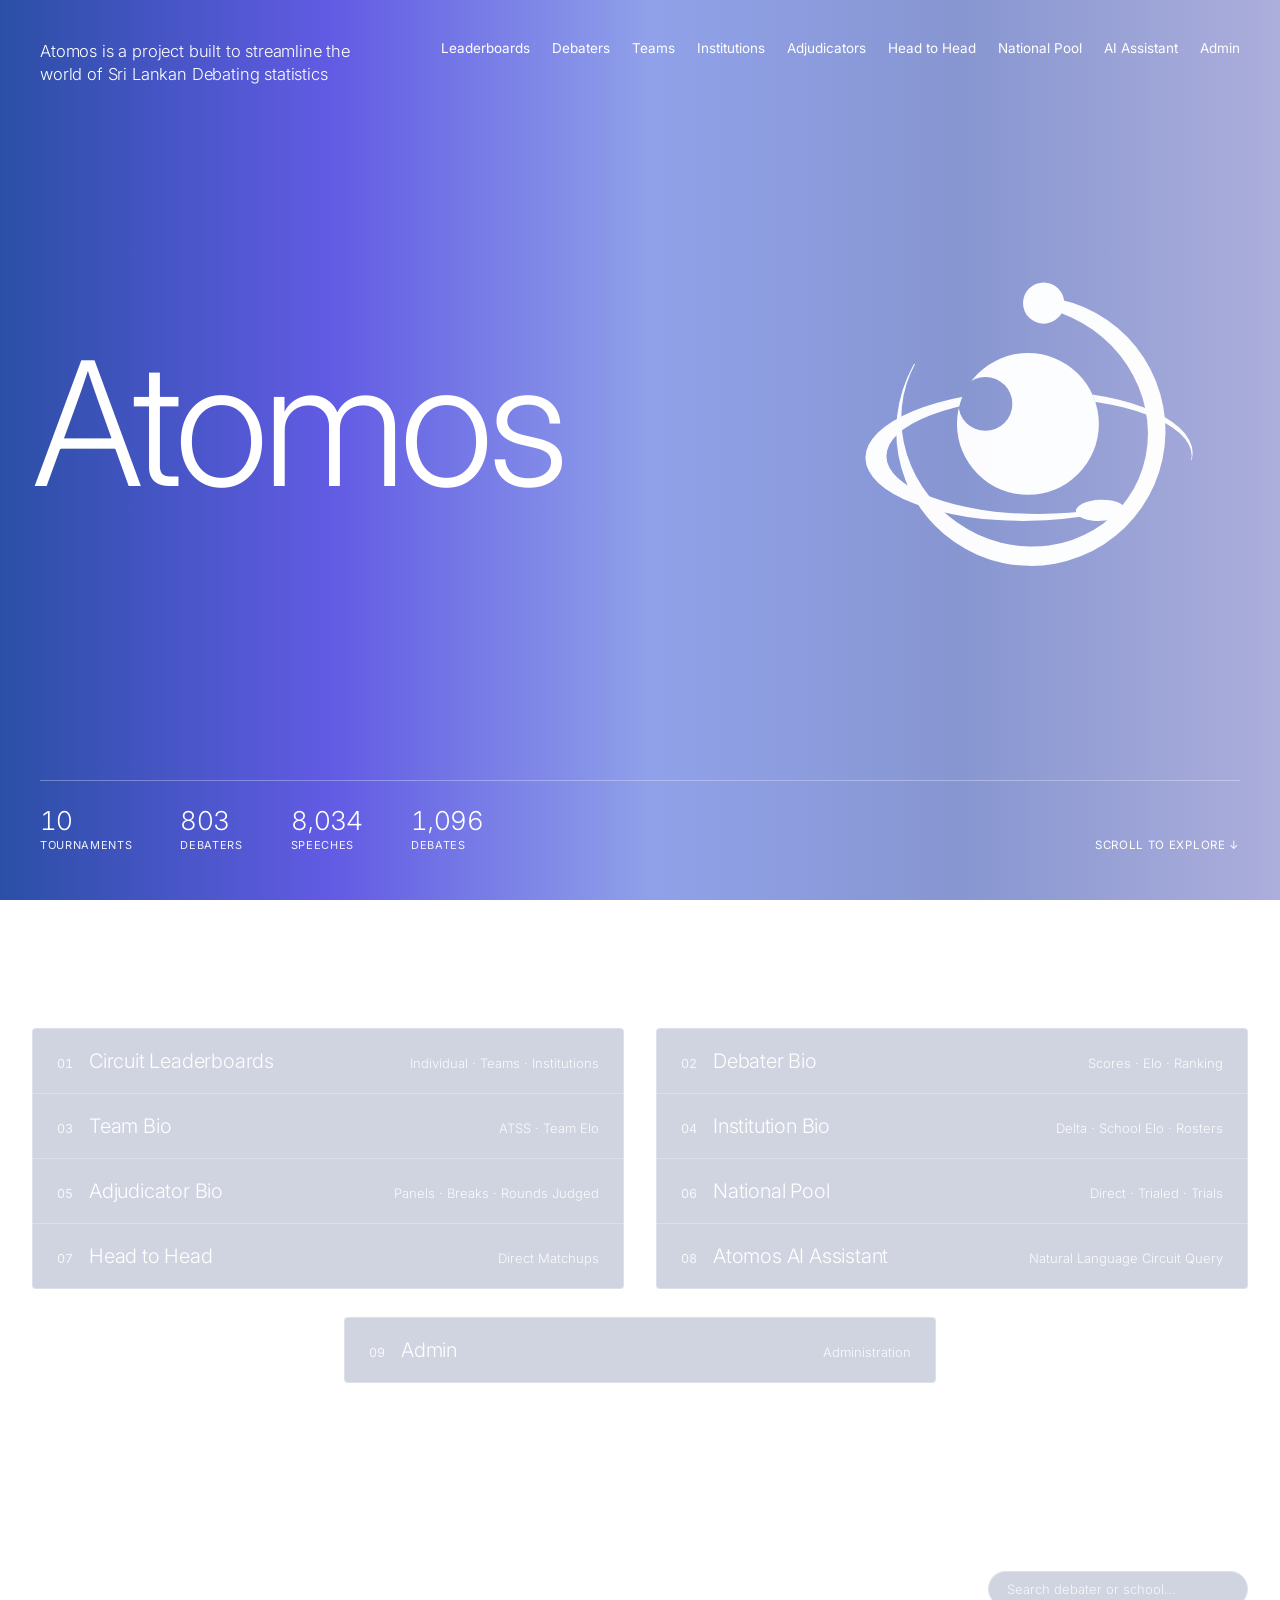
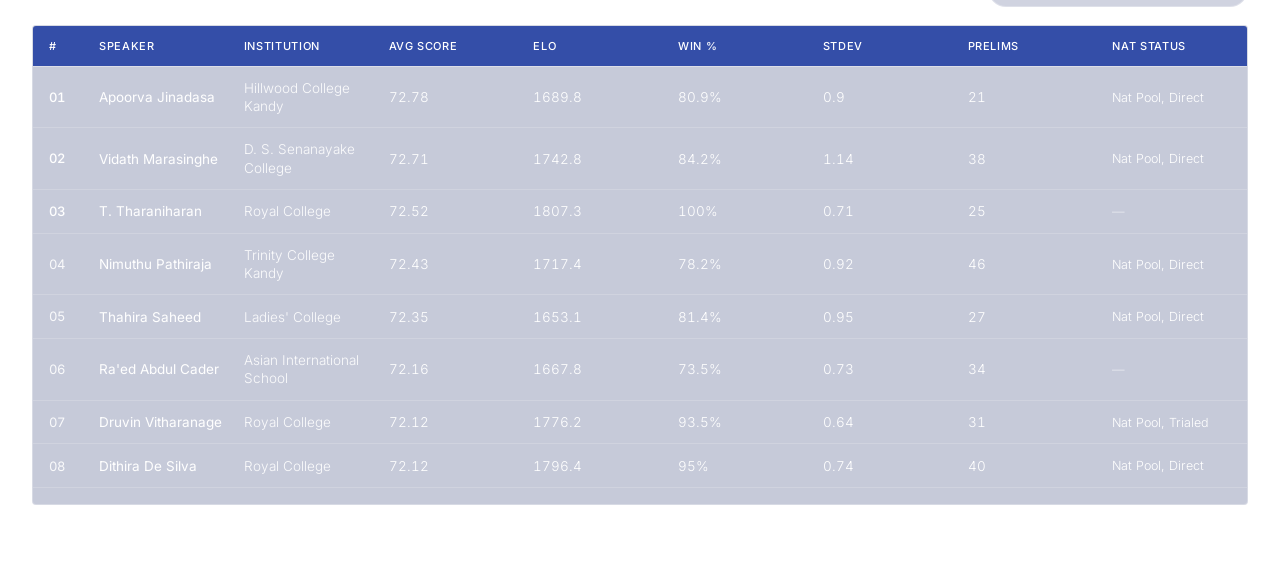
==== commit ba3ad00c: "fix(admin,agent): fix multi-worker session/ingestion state, auto-merge 28 duplicate identities, and " ====
--- a/web/index.html
+++ b/web/index.html
@@ -16,7 +16,7 @@
   <link rel="preconnect" href="https://fonts.googleapis.com" />
   <link rel="preconnect" href="https://fonts.gstatic.com" crossorigin />
   <link href="https://fonts.googleapis.com/css2?family=Inter:wght@200;300;400;500;600&family=JetBrains+Mono:wght@300;400;500&display=swap" rel="stylesheet" />
-  <link rel="stylesheet" href="styles.css?v=15" />
+  <link rel="stylesheet" href="styles.css?v=20" />
   <link rel="icon" type="image/png" sizes="64x64" href="assets/favicon.png" />
   <link rel="icon" type="image/x-icon" href="favicon.ico" />
   <link rel="apple-touch-icon" href="assets/logo_icon.png" />
@@ -250,7 +250,7 @@
   <section class="editorial-section" id="standings">
     <div class="editorial-header">
       <h2 class="editorial-title">Standings</h2>
-      <span class="editorial-kicker" id="speakerCountBadge">02 // Tab Qualification (Min 12 Rounds)</span>
+      <span class="editorial-kicker" id="speakerCountBadge">02 // Tab Qualification (Min 18 Rounds)</span>
     </div>
 
     <div class="minimal-lb-controls">
@@ -293,7 +293,7 @@
     </div>
   </section>
 
-  <script src="app.js?v=15"></script>
+  <script src="app.js?v=20"></script>
   <!-- Cloudflare Web Analytics -->
   <script type="module" src="https://static.cloudflareinsights.com/beacon.min.js" data-cf-beacon='{"token": "f88322e0730e4449a5bb81b8e7aad80f"}'></script>
   <!-- End Cloudflare Web Analytics -->
--- a/web/styles.css
+++ b/web/styles.css
@@ -2576,8 +2576,179 @@
   padding: 0 4px;
 }
 
+/* Tournament Operations Quick-Manager List */
+.ops-tournaments-list {
+  display: flex;
+  flex-direction: column;
+  gap: 10px;
+}
+
+.ops-tour-card {
+  display: flex;
+  justify-content: space-between;
+  align-items: center;
+  gap: 14px;
+  padding: 12px 16px;
+  background: rgba(20, 35, 96, 0.24);
+  border: 1px solid var(--hairline);
+  border-radius: 4px;
+}
+
+.ops-tour-main {
+  display: flex;
+  flex-direction: column;
+  gap: 4px;
+  min-width: 0;
+  flex: 1;
+}
+
+.ops-tour-title-row {
+  display: flex;
+  align-items: center;
+  gap: 8px;
+  flex-wrap: wrap;
+}
+
+.ops-tour-order {
+  font-size: 12px;
+  font-weight: 600;
+  color: #ffffff;
+}
+
+.ops-tour-name {
+  font-size: 14px;
+  font-weight: 500;
+  color: #ffffff;
+}
+
+.ops-tour-meta {
+  display: flex;
+  align-items: center;
+  gap: 6px;
+  flex-wrap: wrap;
+  font-size: 11.5px;
+  color: var(--text-soft);
+}
+
+.ops-tour-actions {
+  display: flex;
+  align-items: center;
+  gap: 8px;
+  flex-shrink: 0;
+}
+
+/* Confirmed & Auto-Merged Identities Audit Grid */
+.confirmed-merges-audit-grid {
+  display: grid;
+  grid-template-columns: repeat(auto-fill, minmax(260px, 1fr));
+  gap: 8px;
+  max-height: 280px;
+  overflow-y: auto;
+  padding-right: 4px;
+}
+
+.confirmed-merge-pill {
+  padding: 8px 12px;
+  background: rgba(20, 35, 96, 0.26);
+  border: 1px solid var(--hairline-subtle);
+  border-radius: 4px;
+  display: flex;
+  flex-direction: column;
+  gap: 3px;
+}
+
+.confirmed-merge-names {
+  font-size: 12.5px;
+  line-height: 1.35;
+  word-break: break-word;
+}
+
+.confirmed-merge-meta {
+  font-size: 10.5px;
+  color: var(--text-soft);
+  display: flex;
+  gap: 6px;
+  align-items: center;
+}
+
+/* Entity Autocomplete Dropdown in Manual Merger */
+.entity-autocomplete-dropdown {
+  position: absolute;
+  top: calc(100% + 4px);
+  left: 0;
+  right: 0;
+  background: var(--surface-dropdown);
+  border: 1px solid var(--hairline-strong);
+  border-radius: 4px;
+  max-height: 260px;
+  overflow-y: auto;
+  z-index: 1200;
+  box-shadow: 0 12px 28px rgba(8, 16, 52, 0.65);
+}
+
+.entity-auto-item {
+  padding: 10px 12px;
+  border-bottom: 1px solid var(--hairline-subtle);
+  display: flex;
+  justify-content: space-between;
+  align-items: center;
+  gap: 10px;
+  cursor: pointer;
+  transition: background 0.15s ease;
+}
+
+.entity-auto-item:hover {
+  background: rgba(255, 255, 255, 0.12);
+}
+
+.entity-auto-title {
+  font-size: 13px;
+  color: #ffffff;
+  font-weight: 400;
+  display: flex;
+  align-items: center;
+  gap: 6px;
+  flex-wrap: wrap;
+}
+
+.entity-auto-badge {
+  font-family: var(--font-mono);
+  font-size: 10.5px;
+  color: var(--text-soft);
+}
+
+.entity-auto-sub {
+  font-size: 11px;
+  color: var(--text-soft);
+  margin-top: 2px;
+}
+
+.entity-auto-stats {
+  font-family: var(--font-mono);
+  font-size: 11px;
+  color: #ffffff;
+  white-space: nowrap;
+  flex-shrink: 0;
+}
+
+.inst-audit-row,
+.inst-merged-into-box,
+.inst-confirmed-merged-box {
+  padding: 10px 12px;
+  background: rgba(20, 35, 96, 0.24);
+  border: 1px solid var(--hairline-subtle);
+  border-radius: 4px;
+  margin-top: 8px;
+  display: flex;
+  justify-content: space-between;
+  align-items: center;
+  flex-wrap: wrap;
+  gap: 8px;
+  font-size: 12.5px;
+}
+
 /* ==========================================================================
-   12. RESPONSIVE BREAKPOINTS
+   12. RESPONSIVE BREAKPOINTS (TABLET & VERTICAL SMARTPHONE OPTIMIZATION)
    ========================================================================== */
 @media (max-width: 980px) {
   .canva-hero,
@@ -2593,6 +2764,25 @@
   .table-responsive,
   .table-container {
     overflow-x: auto;
+    -webkit-overflow-scrolling: touch;
+  }
+
+  .atomos-table,
+  .minimal-table,
+  .leaderboard-table,
+  .data-table {
+    table-layout: auto;
+    min-width: 680px;
+  }
+
+  .canva-top-bar {
+    flex-wrap: wrap;
+    gap: 18px;
+  }
+
+  .canva-mission {
+    max-width: 100%;
+    flex-shrink: 1;
   }
 
   .canva-center-stage {
@@ -2606,7 +2796,7 @@
   .roster-split-grid,
   .admin-grid-2col {
     grid-template-columns: 1fr;
-    gap: 20px;
+    gap: 18px;
   }
 
   .directory-bottom-center .directory-box {
@@ -2615,6 +2805,7 @@
 
   .h2h-select-row {
     grid-template-columns: 1fr;
+    gap: 12px;
   }
 
   .h2h-vs-badge {
@@ -2627,3 +2818,836 @@
     grid-template-columns: repeat(2, 1fr);
   }
 }
+
+/* Vertical Smartphone View (<= 768px) */
+@media (max-width: 768px) {
+  html,
+  body {
+    max-width: 100vw;
+    overflow-x: hidden;
+  }
+
+  /* 1. Homepage Hero — Vertical Smartphone Layout */
+  .canva-hero {
+    min-height: auto;
+    padding: 22px 16px 26px;
+    gap: 24px;
+    justify-content: flex-start;
+  }
+
+  .canva-top-bar {
+    flex-direction: column;
+    align-items: flex-start;
+    gap: 14px;
+    width: 100%;
+  }
+
+  .canva-mission {
+    font-size: 14.5px;
+    line-height: 1.42;
+    max-width: 100%;
+    flex-shrink: 1;
+  }
+
+  .canva-mission br {
+    display: none;
+  }
+
+  .canva-minimal-nav {
+    width: 100%;
+    justify-content: flex-start;
+    gap: 7px 11px;
+    font-size: 11.8px;
+    padding-top: 12px;
+    border-top: 1px solid var(--hairline-subtle);
+  }
+
+  .canva-center-stage {
+    flex-direction: column;
+    align-items: center;
+    justify-content: center;
+    text-align: center;
+    gap: 18px;
+    padding: 12px 0 8px;
+    margin: 0;
+    width: 100%;
+  }
+
+  .canva-wordmark {
+    font-size: clamp(58px, 17vw, 82px);
+    margin-left: 0;
+    line-height: 0.98;
+    text-align: center;
+  }
+
+  .canva-hero-logo-wrap {
+    padding-right: 0;
+    width: 100%;
+    justify-content: center;
+  }
+
+  .canva-hero-logo {
+    width: clamp(160px, 46vw, 215px);
+  }
+
+  .canva-bottom-bar {
+    flex-direction: column;
+    align-items: stretch;
+    gap: 16px;
+    padding-top: 18px;
+    width: 100%;
+  }
+
+  .canva-vitals-inline {
+    display: grid;
+    grid-template-columns: repeat(2, 1fr);
+    gap: 14px 16px;
+    width: 100%;
+  }
+
+  .canva-vital-val {
+    font-size: 22px;
+  }
+
+  .canva-vital-lbl {
+    font-size: 10.5px;
+  }
+
+  .scroll-cue {
+    width: 100%;
+    text-align: center;
+    padding-top: 12px;
+    border-top: 1px solid var(--hairline-subtle);
+    font-size: 11px;
+  }
+
+  /* 2. Homepage Circuit Modules & Standings */
+  .editorial-section {
+    padding: 32px 16px;
+  }
+
+  .editorial-header {
+    margin-bottom: 18px;
+    gap: 6px;
+  }
+
+  .editorial-title {
+    font-size: 24px;
+  }
+
+  .editorial-kicker {
+    font-size: 11px;
+  }
+
+  .directory-columns {
+    gap: 14px;
+  }
+
+  .directory-bottom-center {
+    margin-top: 14px;
+  }
+
+  .directory-row {
+    padding: 14px 15px;
+    align-items: center;
+    justify-content: space-between;
+    gap: 8px;
+  }
+
+  .dir-left {
+    gap: 9px;
+    align-items: baseline;
+    min-width: 0;
+    flex: 1;
+  }
+
+  .dir-num {
+    font-size: 11px;
+    flex-shrink: 0;
+  }
+
+  .dir-name {
+    font-size: 15px;
+    line-height: 1.25;
+    white-space: nowrap;
+  }
+
+  .dir-meta {
+    font-size: 11px;
+    max-width: 40%;
+    line-height: 1.28;
+    text-align: right;
+  }
+
+  .minimal-lb-controls {
+    flex-direction: column;
+    align-items: stretch;
+    gap: 12px;
+    margin-bottom: 14px;
+  }
+
+  .minimal-pills {
+    gap: 10px;
+    justify-content: space-between;
+    width: 100%;
+    overflow-x: auto;
+    flex-wrap: nowrap;
+    padding-bottom: 8px;
+    -webkit-overflow-scrolling: touch;
+  }
+
+  .minimal-pill {
+    font-size: 11.5px;
+    white-space: nowrap;
+    flex-shrink: 0;
+  }
+
+  .minimal-search {
+    width: 100%;
+    font-size: 13.5px;
+    padding: 10px 16px;
+  }
+
+  /* 3. Unified Subpage Top Navigation Bar */
+  .tabby-nav {
+    padding: 16px 16px 14px;
+    flex-direction: column;
+    align-items: flex-start;
+    gap: 12px;
+  }
+
+  .nav-brand-svg {
+    width: 26px;
+    height: 22px;
+  }
+
+  .nav-brand-wordmark {
+    font-size: 21px;
+  }
+
+  .nav-links {
+    width: 100%;
+    justify-content: flex-start;
+    gap: 6px 9px;
+    padding-top: 10px;
+    border-top: 1px solid var(--hairline-subtle);
+  }
+
+  .nav-link {
+    font-size: 11.2px;
+  }
+
+  /* 4. Subpage Containers, Titles, Tabs & Mode Switcher */
+  .subpage-container {
+    padding: 20px 16px 40px;
+    gap: 20px;
+  }
+
+  .subpage-title {
+    font-size: 24px;
+    margin-bottom: 16px;
+    padding-bottom: 12px;
+    gap: 8px;
+  }
+
+  .badge-count {
+    font-size: 10.5px;
+  }
+
+  .subpage-tabs-bar {
+    flex-direction: column;
+    align-items: stretch;
+    gap: 12px;
+    padding-bottom: 12px;
+    margin-bottom: 14px;
+  }
+
+  .subpage-tabs {
+    gap: 10px;
+    justify-content: space-between;
+    width: 100%;
+    overflow-x: auto;
+    flex-wrap: nowrap;
+    padding-bottom: 4px;
+    -webkit-overflow-scrolling: touch;
+  }
+
+  .subpage-tab-btn {
+    font-size: 12px;
+    padding-bottom: 8px;
+    margin-bottom: -5px;
+    flex-shrink: 0;
+  }
+
+  .subpage-mode-switcher {
+    margin-left: 0;
+    width: 100%;
+    display: grid;
+    grid-template-columns: 1fr 1fr;
+  }
+
+  .mode-switch-btn {
+    text-align: center;
+    padding: 8px 10px;
+    font-size: 12px;
+  }
+
+  .metric-pills-bar {
+    gap: 6px;
+  }
+
+  .metric-pill-btn {
+    font-size: 11.5px;
+    padding: 5px 11px;
+  }
+
+  .filter-input,
+  .bio-search-input,
+  .h2h-search-input,
+  .chat-input {
+    padding: 11px 14px;
+    font-size: 14px;
+  }
+
+  /* 5. Editorial Tables on Smartphones — Zero Collision & Smooth Touch Scroll */
+  .data-table-wrap,
+  .minimal-table-scroll,
+  .table-responsive,
+  .table-container {
+    max-height: 520px;
+    overflow-x: auto;
+    -webkit-overflow-scrolling: touch;
+  }
+
+  .atomos-table,
+  .minimal-table,
+  .leaderboard-table,
+  .data-table {
+    table-layout: auto !important;
+    min-width: 600px;
+    font-size: 12.5px;
+  }
+
+  .minimal-table th,
+  .atomos-table th,
+  .leaderboard-table th,
+  .data-table th {
+    font-size: 10px;
+    padding: 10px 8px;
+    letter-spacing: 0.04em;
+  }
+
+  .minimal-table td,
+  .atomos-table td,
+  .leaderboard-table td,
+  .data-table td {
+    padding: 10px 8px;
+    font-size: 12.5px;
+  }
+
+  .minimal-table th:first-child,
+  .atomos-table th:first-child,
+  .leaderboard-table th:first-child,
+  .data-table th:first-child,
+  .minimal-table td:first-child,
+  .atomos-table td:first-child,
+  .leaderboard-table td:first-child,
+  .data-table td:first-child {
+    padding-left: 10px;
+    width: 34px;
+  }
+
+  .minimal-table th:last-child,
+  .atomos-table th:last-child,
+  .leaderboard-table th:last-child,
+  .data-table th:last-child,
+  .minimal-table td:last-child,
+  .atomos-table td:last-child,
+  .leaderboard-table td:last-child,
+  .data-table td:last-child {
+    padding-right: 10px;
+  }
+
+  .minimal-table td:nth-child(2),
+  .atomos-table td:nth-child(2) {
+    min-width: 130px;
+    max-width: 165px;
+  }
+
+  .minimal-table td:nth-child(3),
+  .atomos-table td:nth-child(3) {
+    min-width: 120px;
+    max-width: 155px;
+  }
+
+  /* 6. Bio / Dossier Pages (Debater, Team, Institution, Adjudicator) */
+  .bio-profile-header {
+    padding: 18px 16px;
+    flex-direction: column;
+    align-items: flex-start;
+    gap: 10px;
+    margin-bottom: 18px;
+  }
+
+  .bio-name {
+    font-size: 24px;
+  }
+
+  .bio-stats-grid {
+    grid-template-columns: repeat(2, 1fr);
+    gap: 10px;
+    margin-bottom: 22px;
+  }
+
+  .bio-stat-tile {
+    padding: 14px 12px;
+  }
+
+  .bio-stat-val {
+    font-size: 21px;
+  }
+
+  .bio-stat-lbl {
+    font-size: 10px;
+  }
+
+  .bio-stat-sub {
+    font-size: 11px;
+  }
+
+  .bio-positions-grid,
+  .positions-grid {
+    grid-template-columns: repeat(2, 1fr);
+    gap: 10px;
+  }
+
+  .bio-section-heading {
+    font-size: 11px;
+    margin: 22px 0 12px;
+    line-height: 1.35;
+  }
+
+  .lineup-card,
+  .adj-tour-row,
+  .trajectory-card {
+    padding: 12px 14px;
+    gap: 8px;
+  }
+
+  .achievement-card {
+    padding: 12px 14px;
+    gap: 10px;
+    flex-wrap: nowrap;
+    align-items: center;
+    justify-content: space-between;
+  }
+
+  .achievement-card > div:first-child {
+    flex: 1;
+    min-width: 0;
+  }
+
+  .achievement-card > div:last-child {
+    flex-shrink: 0;
+  }
+
+  .lineup-names,
+  .t-info-title,
+  .adj-tour-name {
+    font-size: 13px;
+  }
+
+  .roster-box {
+    padding: 14px;
+  }
+
+  .score-pills {
+    gap: 6px;
+  }
+
+  .score-pill {
+    padding: 4px 10px;
+    font-size: 12px;
+  }
+
+  .round-hover-trigger .round-tooltip {
+    left: 0;
+    min-width: 195px;
+    max-width: 250px;
+    white-space: normal;
+  }
+
+  .bias-labels {
+    font-size: 11px;
+    flex-wrap: wrap;
+    gap: 4px;
+  }
+
+  /* 7. Head to Head (H2H) Vertical Smartphone Layout */
+  .h2h-select-row {
+    grid-template-columns: 1fr;
+    gap: 10px;
+    margin-bottom: 20px;
+  }
+
+  .h2h-vs-badge {
+    width: 34px;
+    height: 34px;
+    font-size: 11px;
+    margin: 0 auto;
+  }
+
+  .h2h-selected-pill {
+    max-width: 185px;
+    font-size: 10.5px;
+    padding: 2px 8px;
+  }
+
+  .h2h-prediction-banner {
+    padding: 18px 14px;
+    margin-bottom: 18px;
+  }
+
+  .h2h-pred-prob {
+    font-size: 21px;
+    line-height: 1.25;
+  }
+
+  .h2h-category-card {
+    grid-template-columns: 74px 1fr 74px;
+    gap: 8px;
+    padding: 14px 10px;
+  }
+
+  .h2h-cat-val {
+    font-size: 14.5px;
+    line-height: 1.22;
+    word-break: normal;
+    overflow-wrap: break-word;
+  }
+
+  .h2h-cat-val[style*="13px"] {
+    font-size: 11px !important;
+    line-height: 1.2;
+  }
+
+  .h2h-cat-title-row {
+    flex-wrap: wrap;
+    gap: 4px;
+    justify-content: space-between;
+  }
+
+  .h2h-cat-title {
+    font-size: 10px;
+    letter-spacing: 0.03em;
+  }
+
+  .h2h-cat-badge {
+    font-size: 9px;
+    padding: 1px 6px;
+  }
+
+  .h2h-cat-subtext {
+    font-size: 10.5px;
+    line-height: 1.3;
+  }
+
+  .h2h-matchup-card {
+    padding: 12px 14px;
+  }
+
+  .h2h-matchup-header {
+    flex-direction: column;
+    align-items: flex-start;
+    gap: 4px;
+  }
+
+  .h2h-matchup-tour {
+    font-size: 12.5px;
+  }
+
+  .h2h-matchup-body {
+    gap: 8px;
+  }
+
+  .h2h-matchup-team {
+    font-size: 12px;
+  }
+
+  /* 8. National Pool & AI Chat Assistant */
+  .pool-tier-header {
+    padding: 14px 16px;
+  }
+
+  .pool-tier-title {
+    font-size: 16.5px;
+  }
+
+  .pool-tier-body {
+    max-height: 360px;
+  }
+
+  .pool-debater-card {
+    padding: 12px 16px;
+  }
+
+  .chat-window {
+    min-height: 440px;
+    height: 68vh;
+  }
+
+  .chat-messages {
+    padding: 14px;
+    gap: 12px;
+  }
+
+  .chat-bubble {
+    max-width: 92%;
+    padding: 12px 14px;
+    font-size: 13.5px;
+  }
+
+  .chat-bubble.user {
+    max-width: 85%;
+  }
+
+  .chat-bubble.bot {
+    max-width: 96%;
+  }
+
+  .quick-chips-row {
+    gap: 6px;
+  }
+
+  .quick-chip {
+    font-size: 11.5px;
+    padding: 5px 11px;
+  }
+
+  .chat-input-bar {
+    gap: 8px;
+  }
+
+  .chat-send-btn {
+    padding: 0 18px;
+    font-size: 13px;
+  }
+
+  /* 9. Admin Console — Smartphone Vertical View Optimization */
+  .admin-lock-card {
+    margin: 16px auto;
+    padding: 22px 16px;
+  }
+
+  .admin-top-bar {
+    flex-direction: column;
+    align-items: stretch;
+    gap: 12px;
+    padding-bottom: 14px;
+    margin-bottom: 14px;
+  }
+
+  .admin-bar-right {
+    width: 100%;
+    display: grid !important;
+    grid-template-columns: repeat(2, 1fr);
+    gap: 8px !important;
+  }
+
+  .admin-bar-right .admin-btn {
+    width: 100%;
+    justify-content: center;
+    padding: 9px 10px;
+    font-size: 11.5px;
+  }
+
+  .admin-tabs-nav {
+    flex-wrap: nowrap;
+    overflow-x: auto;
+    -webkit-overflow-scrolling: touch;
+    gap: 8px;
+    padding-bottom: 8px;
+    margin-bottom: 18px;
+    border-bottom: 1px solid var(--hairline);
+  }
+
+  .admin-tab-btn {
+    margin-bottom: 0;
+    padding: 7px 12px;
+    font-size: 11.5px;
+    border: 1px solid var(--hairline-subtle);
+    border-radius: 4px;
+    background: rgba(20, 35, 96, 0.22);
+    flex-shrink: 0;
+  }
+
+  .admin-tab-btn.active {
+    background: rgba(255, 255, 255, 0.20);
+    border-color: #ffffff;
+    color: #ffffff;
+  }
+
+  .admin-box,
+  .admin-dossier-card,
+  .merge-card,
+  .inst-team-card,
+  .inst-merge-action-bar {
+    padding: 14px;
+  }
+
+  .admin-kv-grid,
+  .inst-teams-grid,
+  .merge-clash-grid,
+  .inst-merge-bar-content,
+  .confirmed-merges-audit-grid,
+  .admin-manual-merge-grid {
+    grid-template-columns: 1fr !important;
+    gap: 10px;
+  }
+
+  .admin-kv-row {
+    flex-direction: column;
+    align-items: flex-start;
+    gap: 3px;
+    word-break: break-all;
+  }
+
+  .admin-btn-row {
+    display: grid;
+    grid-template-columns: repeat(2, 1fr);
+    gap: 8px;
+    width: 100%;
+  }
+
+  .admin-btn-row .admin-btn {
+    width: 100%;
+    justify-content: center;
+    margin-left: 0 !important;
+    font-size: 11.5px;
+    padding: 9px 10px;
+  }
+
+  .ops-tour-card {
+    flex-direction: column;
+    align-items: stretch;
+    padding: 12px;
+    gap: 10px;
+  }
+
+  .ops-tour-actions {
+    width: 100%;
+    display: grid;
+    grid-template-columns: 1fr 1fr;
+    gap: 8px;
+  }
+
+  .ops-tour-actions .admin-btn {
+    width: 100%;
+    justify-content: center;
+    padding: 8px 10px;
+  }
+
+  .merge-card-header {
+    flex-direction: column;
+    align-items: flex-start;
+    gap: 6px;
+  }
+
+  .merge-arrow-col,
+  .inst-merge-arrow {
+    display: flex;
+    justify-content: center;
+    align-items: center;
+    transform: rotate(90deg);
+    margin: 2px auto;
+  }
+
+  .merge-actions-row,
+  .inst-team-actions,
+  .inst-merge-bar-actions {
+    display: grid;
+    grid-template-columns: 1fr 1fr;
+    gap: 8px;
+    width: 100%;
+  }
+
+  .merge-actions-row .admin-btn,
+  .inst-team-actions .admin-btn,
+  .inst-merge-bar-actions .admin-btn {
+    width: 100%;
+    justify-content: center;
+    text-align: center;
+    padding: 9px 8px;
+    font-size: 11px;
+  }
+
+  .admin-inst-search-row {
+    flex-direction: column;
+    align-items: stretch !important;
+  }
+
+  .admin-inst-search-row .admin-btn {
+    width: 100%;
+    justify-content: center;
+  }
+
+  .admin-positions-grid {
+    grid-template-columns: repeat(2, 1fr);
+  }
+
+  .admin-modal-card {
+    padding: 20px 16px;
+  }
+
+  .admin-modal-actions {
+    flex-direction: column-reverse;
+    gap: 8px;
+  }
+
+  .admin-modal-actions .admin-btn {
+    width: 100%;
+    justify-content: center;
+  }
+
+  .atomos-footer {
+    margin-top: 24px;
+    padding-top: 16px;
+  }
+
+  .footer-tag {
+    font-size: 10.5px;
+    margin: 0 auto;
+    text-align: center;
+  }
+}
+
+/* Compact Smartphones (<= 420px) */
+@media (max-width: 420px) {
+  .canva-wordmark {
+    font-size: clamp(52px, 16vw, 68px);
+  }
+
+  .canva-hero-logo {
+    width: clamp(145px, 44vw, 185px);
+  }
+
+  .dir-name {
+    font-size: 14.5px;
+  }
+
+  .dir-meta {
+    font-size: 10.5px;
+    max-width: 40%;
+  }
+
+  .h2h-category-card {
+    grid-template-columns: 68px 1fr 68px;
+    gap: 6px;
+    padding: 12px 8px;
+  }
+
+  .h2h-cat-val {
+    font-size: 13.5px;
+  }
+}
+
